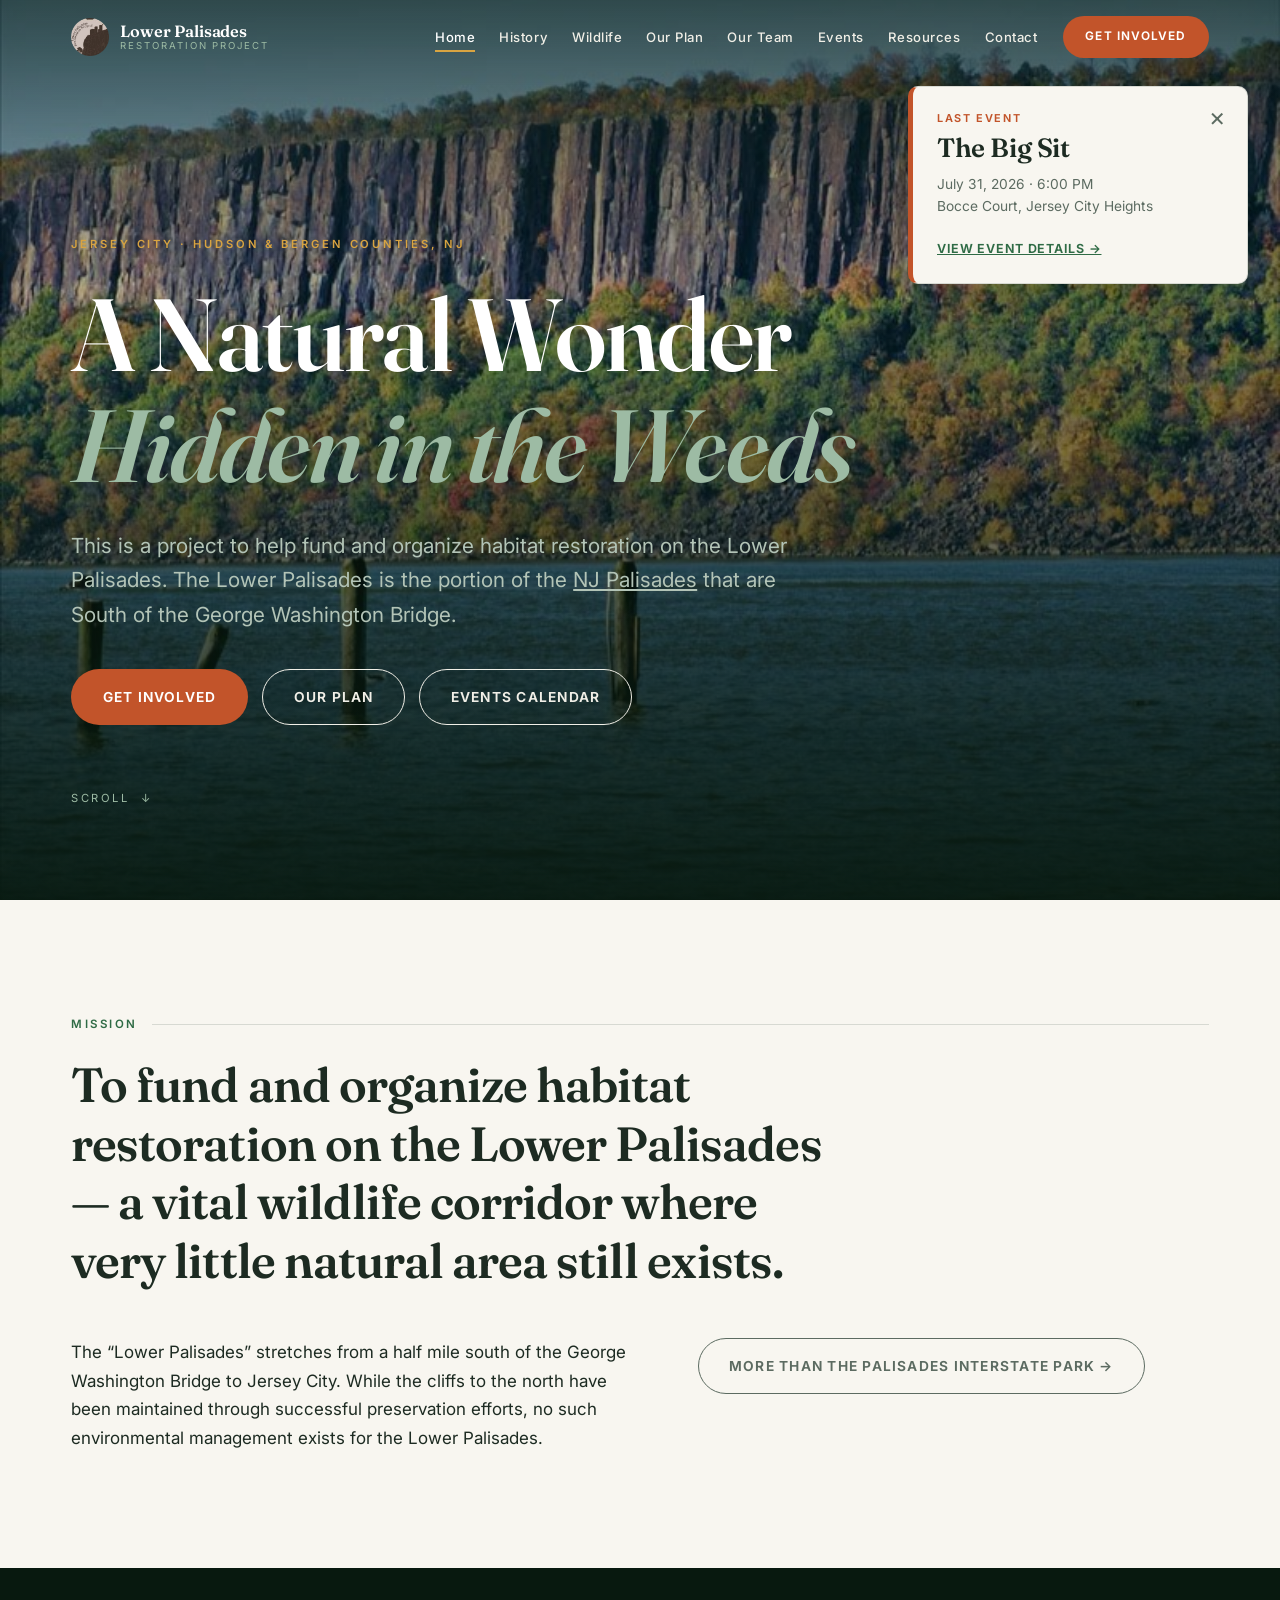
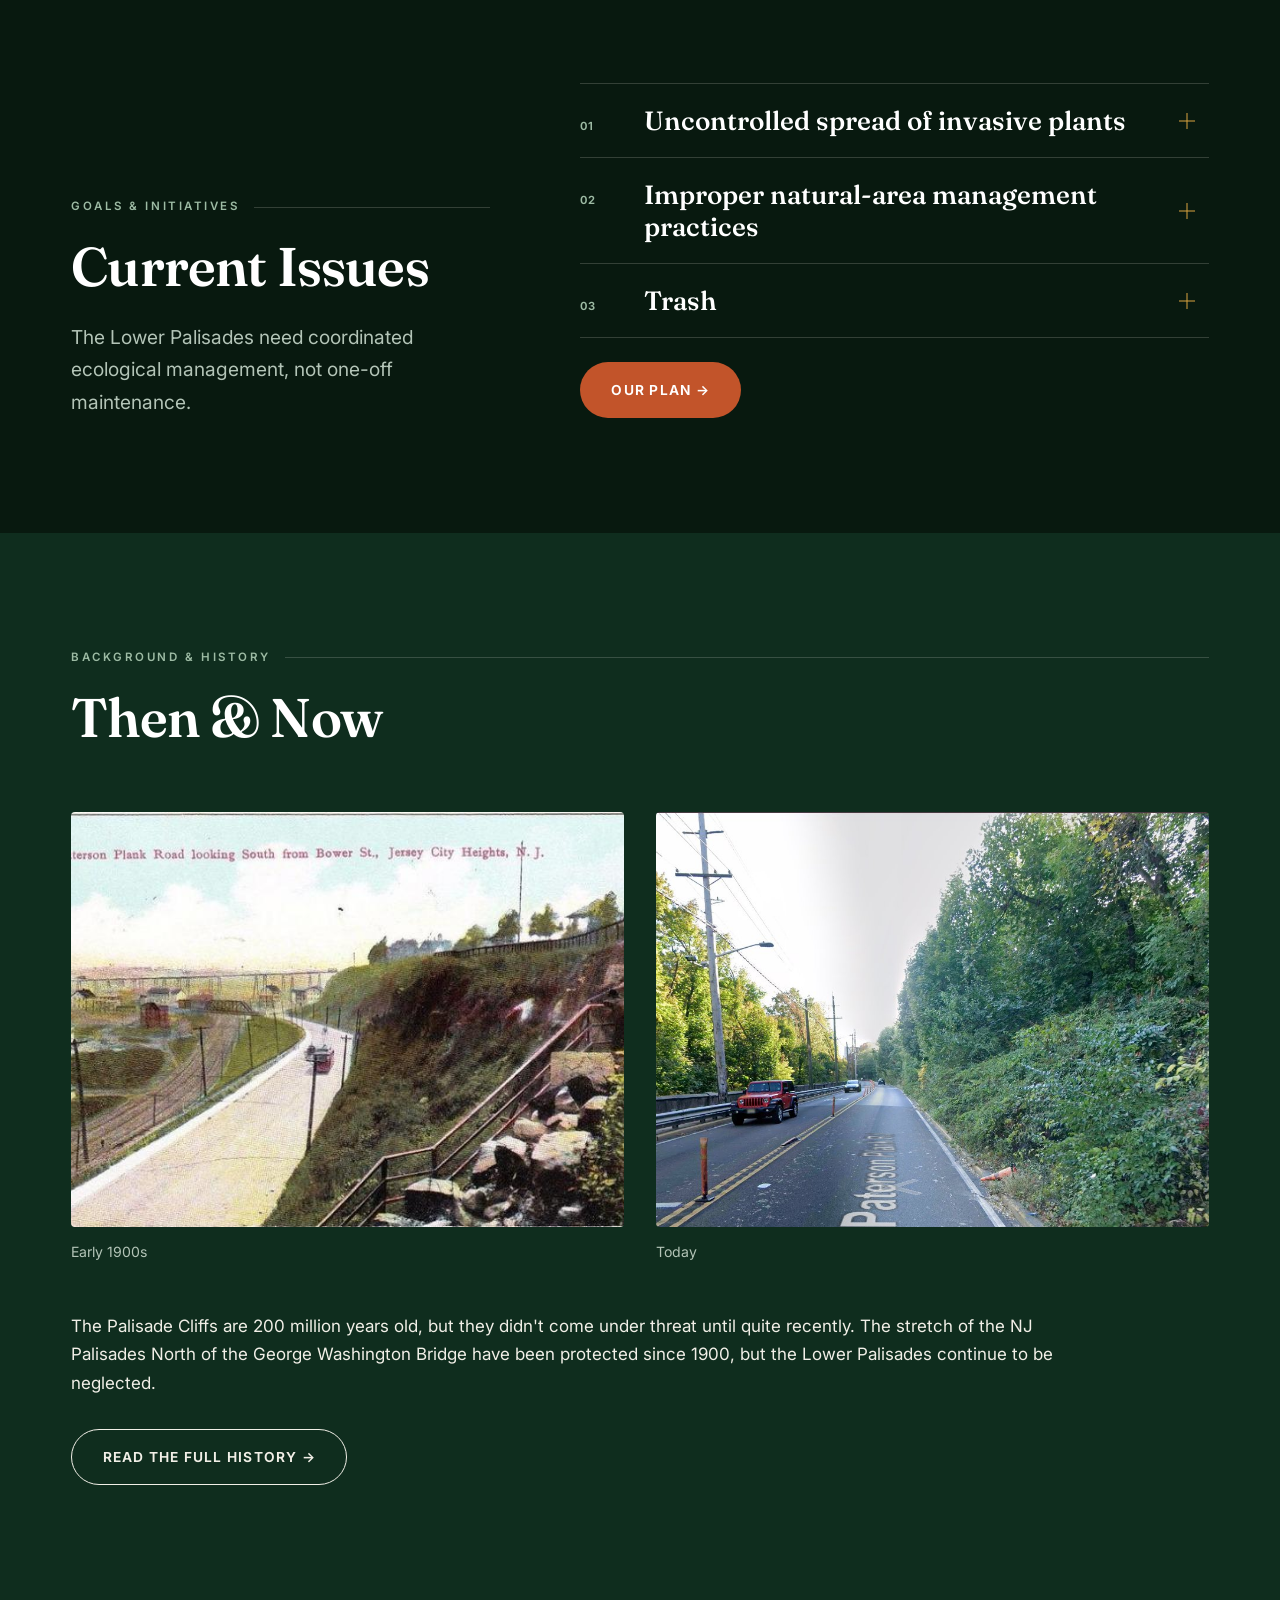
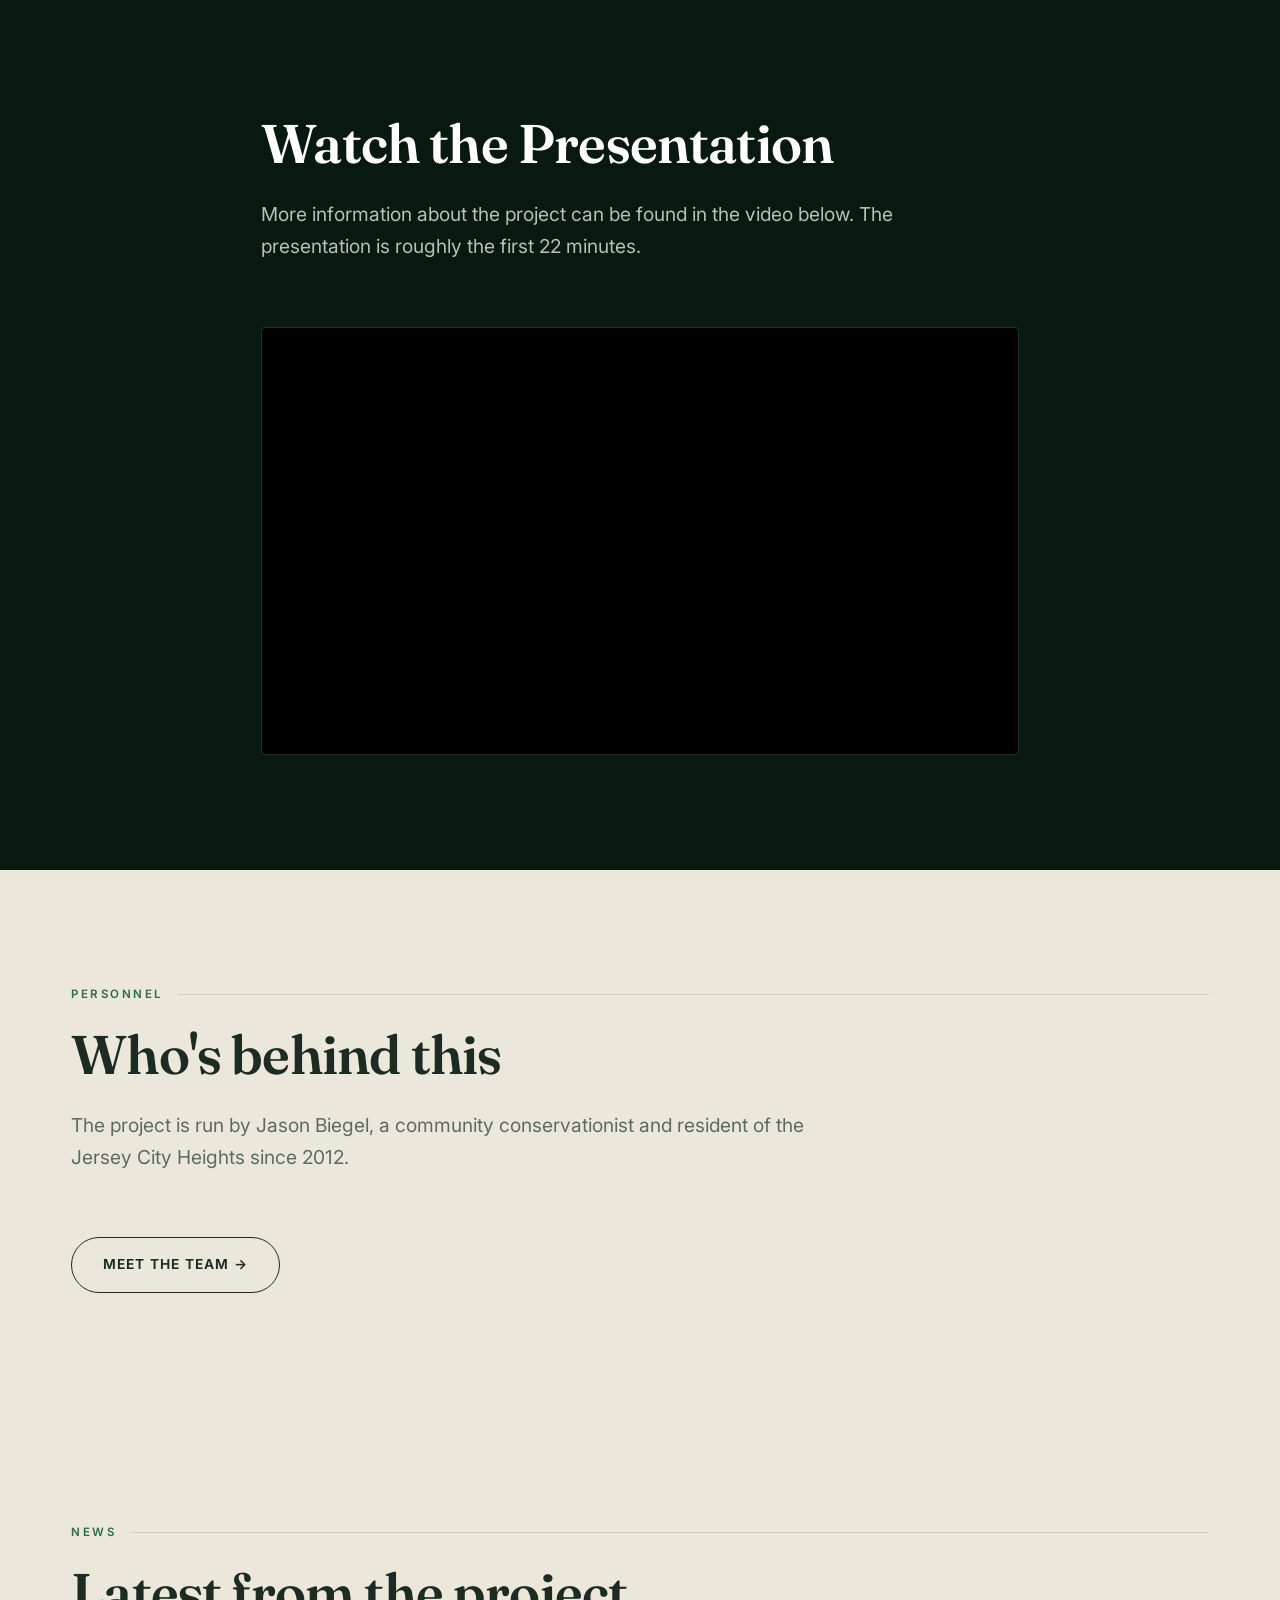
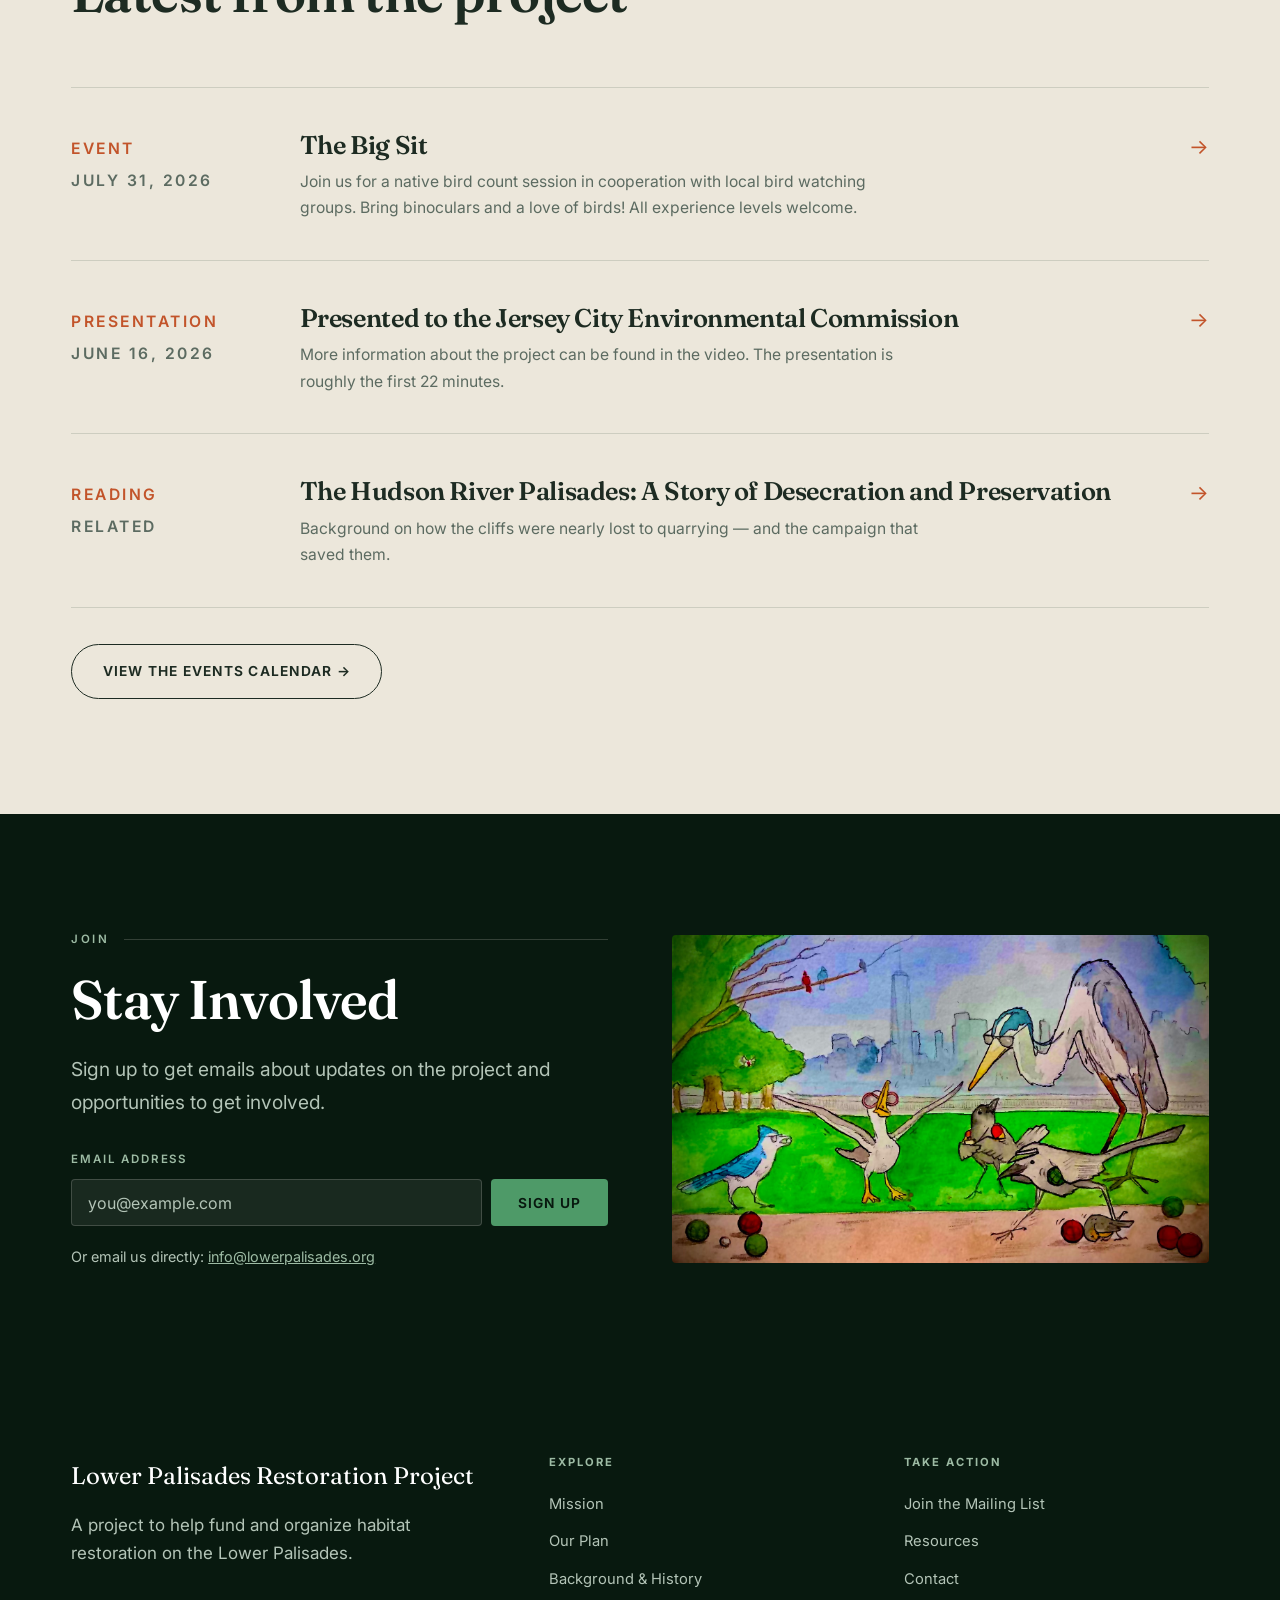
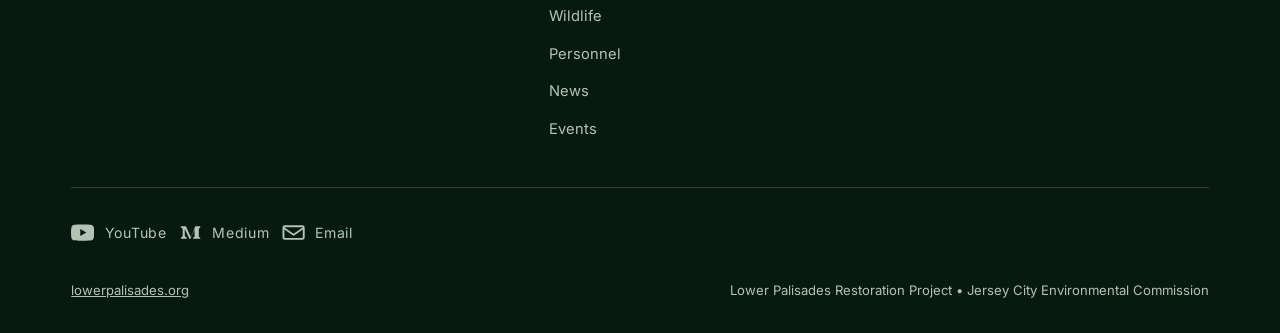
==== index.html @ b95d2138 "Rename history comparison heading Co-authored-by: Copilot App <223556219+Copilot@users.noreply.githu" ====
<!DOCTYPE html>
<html lang="en">
<head>
    <meta charset="UTF-8">
    <meta name="viewport" content="width=device-width, initial-scale=1.0">
    <title>Lower Palisades Restoration Project</title>
    <meta name="description" content="A project to help fund and organize habitat restoration on the Lower Palisades &mdash; the portion of the NJ Palisades south of the George Washington Bridge.">
    <link rel="stylesheet" href="style.css">
    <link rel="preconnect" href="https://fonts.googleapis.com">
    <link rel="preconnect" href="https://fonts.gstatic.com" crossorigin>
    <link href="https://fonts.googleapis.com/css2?family=Fraunces:ital,opsz,wght@0,9..144,400..700;1,9..144,400..600&family=Inter:wght@400;500;600;700&display=swap" rel="stylesheet">
</head>
<body>

<!-- ====================== MASTHEAD ====================== -->
<header class="masthead" id="masthead">
    <div class="masthead-inner">
        <a href="#top" class="brand">
            <img src="images/lower-palisades-logo.png" alt="">
            <span class="brand-text">
                <span class="brand-name">Lower Palisades</span>
                <span class="brand-sub">Restoration Project</span>
            </span>
        </a>

        <button class="nav-toggle" id="navToggle" aria-label="Toggle navigation" aria-expanded="false" aria-controls="primaryNav">
            <span></span><span></span><span></span>
        </button>

        <nav class="nav" id="primaryNav">
            <ul class="nav-links">
                <li><a href="index.html" class="is-active" aria-current="page">Home</a></li>
                <li><a href="history.html">History</a></li>
                <li><a href="wildlife.html">Wildlife</a></li>
                <li><a href="plan.html">Our Plan</a></li>
                <li><a href="people.html">Our Team</a></li>
                <li><a href="events.html">Events</a></li>
                <li><a href="resources.html">Resources</a></li>
                <li><a href="mailto:info@lowerpalisades.org">Contact</a></li>
            </ul>
            <a href="#join" class="btn btn--solid nav-cta">Get Involved</a>
        </nav>
    </div>
</header>

<!-- ====================== HERO ====================== -->
<section class="hero" id="top">
    <div class="hero-media">
        <img src="images/palisades-history.jpg" alt="The Palisades cliffs above the Hudson River">
    </div>
    <div class="hero-inner">
        <span class="hero-tag">Jersey City &middot; Hudson &amp; Bergen Counties, NJ</span>
        <h1>A Natural Wonder <em>Hidden in the Weeds</em></h1>
        <p class="hero-lede">This is a project to help fund and organize habitat restoration on the Lower Palisades. The Lower Palisades is the portion of the <a href="https://www.britannica.com/place/The-Palisades">NJ Palisades</a> that are South of the George Washington Bridge.</p>
        <div class="btn-row">
            <a href="#join" class="btn btn--solid">Get Involved</a>
            <a href="plan.html" class="btn btn--ghost">Our Plan</a>
            <a href="events.html" class="btn btn--ghost">Events Calendar</a>
        </div>
        <a href="#mission" class="hero-scroll">Scroll <span>&darr;</span></a>
    </div>
</section>

<!-- ====================== 01 MISSION ====================== -->
<section class="band band--paper" id="mission">
    <div class="shell reveal">
        <p class="eyebrow">Mission</p>
        <h2 class="mission-statement">To fund and organize habitat restoration on the Lower Palisades &mdash; a vital wildlife corridor where very little natural area still exists.</h2>
        <div class="mission-body">
            <div>
                <p>The &ldquo;Lower Palisades&rdquo; stretches from a half mile south of the George Washington Bridge to Jersey City. While the cliffs to the north have been maintained through successful preservation efforts, no such environmental management exists for the Lower Palisades.</p>
            </div>
            <div class="support">
                <a href="history.html" class="btn btn--ghost">More than the Palisades Interstate Park &rarr;</a>
            </div>
        </div>
    </div>
</section>

<!-- ====================== 03 GOALS / INITIATIVES ====================== -->
<section class="band band--ink" id="initiatives">
    <div class="shell reveal">
        <div class="current-issues-layout">
            <div>
                <p class="eyebrow">Goals &amp; Initiatives</p>
                <h2 class="band-title">Current Issues</h2>
                <p class="band-intro">The Lower Palisades need coordinated ecological management, not one-off maintenance.</p>
            </div>
            <div class="issue-list-wrap">
                <div class="issue-list">
                    <details class="issue-detail">
                        <summary>
                            <span class="issue-number">01</span>
                            <strong>Uncontrolled spread of invasive plants</strong>
                            <span class="issue-toggle" aria-hidden="true"></span>
                        </summary>
                        <div class="issue-content">
                            <p>Tree of Heaven, Kudzu, Japanese Knotweed, English Ivy, Norway Maple</p>
                            <div class="invasive-gallery">
                                <figure>
                                    <img src="images/tree-of-heaven.jpg" alt="Tree of Heaven growing in Bloomfield, New Jersey" loading="lazy" decoding="async">
                                    <figcaption>
                                        Tree of Heaven &middot; Bloomfield, NJ
                                        <small><a href="https://www.inaturalist.org/observations/387822810">Oliver Stringham / iNaturalist</a> &middot; CC BY</small>
                                    </figcaption>
                                </figure>
                                <figure>
                                    <img src="images/kudzu.jpg" alt="Kudzu growing at the edge of the Armory Lot in Jersey City" loading="lazy" decoding="async">
                                    <figcaption>
                                        Kudzu &middot; McGinley Square, Jersey City
                                        <small><a href="https://www.inaturalist.org/observations/366908135">kswydner / iNaturalist</a> &middot; CC BY-NC</small>
                                    </figcaption>
                                </figure>
                            </div>
                        </div>
                    </details>
                    <details class="issue-detail">
                        <summary>
                            <span class="issue-number">02</span>
                            <strong>Improper natural-area management practices</strong>
                            <span class="issue-toggle" aria-hidden="true"></span>
                        </summary>
                        <div class="issue-content issue-content--media">
                            <p>Just topping plants when they block visibility of roadways and skylines.</p>
                            <figure>
                                <img src="images/topped-trees.jpg" alt="Topped trees below Riverview Park" loading="lazy" decoding="async">
                                <figcaption>Topped trees below Riverview Park<small>July 2021</small></figcaption>
                            </figure>
                        </div>
                    </details>
                    <details class="issue-detail">
                        <summary>
                            <span class="issue-number">03</span>
                            <strong>Trash</strong>
                            <span class="issue-toggle" aria-hidden="true"></span>
                        </summary>
                        <div class="issue-content issue-content--media">
                            <p>Dumping and encampments in difficult areas to clean.</p>
                            <figure>
                                <img src="images/trash.jpg" alt="Trash below Riverview Park" loading="lazy" decoding="async">
                                <figcaption>Trash below Riverview Park<small>May 2026</small></figcaption>
                            </figure>
                        </div>
                    </details>
                </div>
                <div class="btn-row">
                    <a href="plan.html" class="btn btn--solid">Our Plan &rarr;</a>
                </div>
            </div>
        </div>
    </div>
</section>

<!-- ====================== BACKGROUND / HISTORY ====================== -->
<section class="band band--forest" id="history">
    <div class="shell reveal">
        <div class="band-head">
            <p class="eyebrow">Background &amp; History</p>
            <h2 class="band-title">Then &amp; Now</h2>
        </div>

        <div class="figure-grid">
            <figure>
                <img src="images/riverview-old.jpg" alt="Below Riverview Park in the early 1900s" loading="lazy" decoding="async">
                <figcaption>Early 1900s</figcaption>
            </figure>
            <figure>
                <img src="images/riverview-today.jpg" alt="Below Riverview Park today" loading="lazy" decoding="async">
                <figcaption>Today</figcaption>
            </figure>
        </div>

        <div class="split-text history-summary">
            <p>The Palisade Cliffs are 200 million years old, but they didn't come under threat until quite recently. The stretch of the NJ Palisades North of the George Washington Bridge have been protected since 1900, but the Lower Palisades continue to be neglected.</p>
            <p class="btn-row" style="margin-top:2rem;">
                <a href="history.html" class="btn btn--ghost">Read The Full History &rarr;</a>
            </p>
        </div>
    </div>
</section>

<section class="band band--ink">
    <div class="shell shell-narrow reveal">
        <div class="band-head">
            <h2 class="band-title">Watch the Presentation</h2>
            <p class="band-intro">More information about the project can be found in the video below. The presentation is roughly the first 22 minutes.</p>
        </div>
        <div class="video-frame">
            <iframe src="https://www.youtube.com/embed/b3LrMkUena8" title="Lower Palisades Restoration Project Presentation" allow="accelerometer; autoplay; clipboard-write; encrypted-media; gyroscope; picture-in-picture" allowfullscreen></iframe>
        </div>
    </div>
</section>

<!-- ====================== PERSONNEL ====================== -->
<section class="band band--bone" id="people">
    <div class="shell reveal">
        <div class="band-head">
            <p class="eyebrow">Personnel</p>
            <h2 class="band-title">Who's behind this</h2>
            <p class="band-intro">The project is run by Jason Biegel, a community conservationist and resident of the Jersey City Heights since 2012.</p>
        </div>
        <div class="btn-row">
            <a href="people.html" class="btn btn--ghost">Meet the team &rarr;</a>
        </div>
    </div>
</section>

<!-- ====================== NEWS ====================== -->
<section class="band band--bone" id="news">
    <div class="shell reveal">
        <div class="band-head">
            <p class="eyebrow">News</p>
            <h2 class="band-title">Latest from the project</h2>
        </div>

        <div class="news-list">
            <a class="news-item" href="events.html">
                <p class="news-meta"><span class="news-kind">Event</span>July 31, 2026</p>
                <div>
                    <h3>The Big Sit</h3>
                    <p>Join us for a native bird count session in cooperation with local bird watching groups. Bring binoculars and a love of birds! All experience levels welcome.</p>
                </div>
                <span class="news-arrow">&rarr;</span>
            </a>
            <a class="news-item" href="https://www.youtube.com/watch?v=b3LrMkUena8">
                <p class="news-meta"><span class="news-kind">Presentation</span>June 16, 2026</p>
                <div>
                    <h3>Presented to the Jersey City Environmental Commission</h3>
                    <p>More information about the project can be found in the video. The presentation is roughly the first 22 minutes.</p>
                </div>
                <span class="news-arrow">&rarr;</span>
            </a>
            <a class="news-item" href="https://betterwaterfront.org/the-hudson-river-palisades-a-story-of-desecration-and-preservation/">
                <p class="news-meta"><span class="news-kind">Reading</span>Related</p>
                <div>
                    <h3>The Hudson River Palisades: A Story of Desecration and Preservation</h3>
                    <p>Background on how the cliffs were nearly lost to quarrying &mdash; and the campaign that saved them.</p>
                </div>
                <span class="news-arrow">&rarr;</span>
            </a>
        </div>
        <div class="btn-row">
            <a href="events.html" class="btn btn--ghost">View the events calendar &rarr;</a>
        </div>
    </div>
</section>

<!-- ====================== JOIN ====================== -->
<section class="band band--ink" id="join">
    <div class="shell reveal">
        <div class="split">
            <div class="split-text">
                <p class="eyebrow">Join</p>
                <h2 class="band-title">Stay Involved</h2>
                <p class="band-intro">Sign up to get emails about updates on the project and opportunities to get involved.</p>

                <form class="signup" action="https://lowerpalisades.us2.list-manage.com/subscribe/post?u=3729a6281c1b321b8a97585e9&amp;id=2f850af46c&amp;f_id=00a8c2e1f0" method="post" target="_blank">
                    <label class="signup-label" for="signup-email">Email address</label>
                    <div class="signup-row">
                        <input type="email" id="signup-email" name="EMAIL" placeholder="you@example.com" required>
                        <div class="hp" aria-hidden="true"><input type="text" name="b_3729a6281c1b321b8a97585e9_2f850af46c" tabindex="-1" value=""></div>
                        <button type="submit" class="btn btn--leaf">Sign Up</button>
                    </div>
                </form>
                <p class="signup-note">Or email us directly: <a href="mailto:info@lowerpalisades.org">info@lowerpalisades.org</a></p>
            </div>
            <div class="split-media">
                <img src="images/birds-bocce-illustration.jpg" alt="Illustration of birds at the bocce court">
            </div>
        </div>
    </div>
</section>

<!-- ====================== FOOTER ====================== -->
<footer class="site-footer">
    <div class="shell">
        <div class="footer-top">
            <div class="footer-intro">
                <p class="footer-mark">Lower Palisades Restoration Project</p>
                <p>A project to help fund and organize habitat restoration on the Lower Palisades.</p>
            </div>
            <div class="footer-col">
                <h4>Explore</h4>
                <ul>
                    <li><a href="#mission">Mission</a></li>
                    <li><a href="plan.html">Our Plan</a></li>
                    <li><a href="history.html">Background &amp; History</a></li>
                    <li><a href="wildlife.html">Wildlife</a></li>
                    <li><a href="people.html">Personnel</a></li>
                    <li><a href="#news">News</a></li>
                    <li><a href="events.html">Events</a></li>
                </ul>
            </div>
            <div class="footer-col">
                <h4>Take Action</h4>
                <ul>
                    <li><a href="#join">Join the Mailing List</a></li>
                    <li><a href="resources.html">Resources</a></li>
                    <li><a href="mailto:info@lowerpalisades.org">Contact</a></li>
                </ul>
            </div>
        </div>
        <div class="social-row footer-socials" aria-label="Follow and contact us">
            <a class="social-chip" href="https://www.youtube.com/watch?v=b3LrMkUena8" aria-label="Lower Palisades on YouTube">
                <svg viewBox="0 0 24 24" aria-hidden="true">
                    <path d="M23.5 6.2a3 3 0 0 0-2.1-2.1C19.5 3.6 12 3.6 12 3.6s-7.5 0-9.4.5A3 3 0 0 0 .5 6.2 31 31 0 0 0 0 12a31 31 0 0 0 .5 5.8 3 3 0 0 0 2.1 2.1c1.9.5 9.4.5 9.4.5s7.5 0 9.4-.5a3 3 0 0 0 2.1-2.1A31 31 0 0 0 24 12a31 31 0 0 0-.5-5.8ZM9.6 15.6V8.4l6.3 3.6-6.3 3.6Z"/>
                </svg>
                <span>YouTube</span>
            </a>
            <a class="social-chip" href="https://jasonbiegel.medium.com/" aria-label="Jason Biegel on Medium">
                <svg viewBox="0 0 24 24" aria-hidden="true">
                    <path d="M2 5.5h5.2l5.1 11.2 4.5-11.2H22v1.2l-1.5 1.2v8.3l1.5 1.2v1.1h-7.5v-1.1l1.6-1.2V8.4l-4.2 10.1h-1.2L6 8.4v7l2 2v1.1H2v-1.1l1.8-2V8L2 6.7V5.5Z"/>
                </svg>
                <span>Medium</span>
            </a>
            <a class="social-chip" href="mailto:info@lowerpalisades.org" aria-label="Email Lower Palisades">
                <svg viewBox="0 0 24 24" aria-hidden="true">
                    <path d="M3 4.5h18a2.5 2.5 0 0 1 2.5 2.5v10a2.5 2.5 0 0 1-2.5 2.5H3A2.5 2.5 0 0 1 .5 17V7A2.5 2.5 0 0 1 3 4.5Zm18 2H3a.5.5 0 0 0-.4.2L12 13.2l9.4-6.5a.5.5 0 0 0-.4-.2Zm.5 2.4-8.9 6.2a1 1 0 0 1-1.2 0L2.5 8.9V17a.5.5 0 0 0 .5.5h18a.5.5 0 0 0 .5-.5V8.9Z"/>
                </svg>
                <span>Email</span>
            </a>
        </div>
        <div class="footer-bottom">
            <p><a href="https://lowerpalisades.org">lowerpalisades.org</a></p>
            <p>Lower Palisades Restoration Project &bull; Jersey City Environmental Commission</p>
        </div>
    </div>
</footer>

<aside class="event-popup" id="eventPopup" aria-labelledby="eventPopupTitle" hidden>
    <button class="event-popup-close" type="button" id="dismissEventPopup" aria-label="Dismiss event">&times;</button>
    <p class="event-popup-label" id="eventPopupLabel"></p>
    <h2 id="eventPopupTitle"></h2>
    <p class="event-popup-details">
        <span id="eventPopupDate"></span>
        <span id="eventPopupLocation"></span>
    </p>
    <a class="event-popup-link" href="events.html">View event details &rarr;</a>
</aside>

<script src="nav.js"></script>
</body>
</html>
---- style.css ----
/* ==========================================================================
   Lower Palisades Restoration Project
   ========================================================================== */

/* --- Reset ---------------------------------------------------------------- */
*,
*::before,
*::after {
    margin: 0;
    padding: 0;
    box-sizing: border-box;
}

/* --- Tokens --------------------------------------------------------------- */
:root {
    --ink: #08190f;
    --forest: #0f2d1e;
    --moss: #2f6b45;
    --fern: #4e9a68;
    --sage: #9dbba4;
    --bone: #ece7db;
    --paper: #f8f6f0;
    --white: #ffffff;
    --clay: #c2542a;
    --clay-bright: #e0703c;
    --gold: #d9a441;

    --text: #1d2b22;
    --text-muted: #5c6b61;
    --text-invert: #f1efe7;
    --text-invert-muted: #b3c4b7;

    --rule: rgba(15, 45, 30, 0.14);
    --rule-invert: rgba(241, 239, 231, 0.18);

    --font-display: "Fraunces", "Iowan Old Style", Georgia, serif;
    --font-body: "Inter", -apple-system, BlinkMacSystemFont, "Segoe UI", Roboto, sans-serif;

    --shell: 1240px;
    --gutter: clamp(1.25rem, 4vw, 3.5rem);
    --band: clamp(4.5rem, 9vw, 8.5rem);
    --nav-h: 74px;

    --ease: cubic-bezier(0.22, 0.61, 0.36, 1);
}

/* --- Base ----------------------------------------------------------------- */
html {
    scroll-behavior: smooth;
    scroll-padding-top: var(--nav-h);
    -webkit-text-size-adjust: 100%;
}

body {
    font-family: var(--font-body);
    font-size: 1.0625rem;
    line-height: 1.68;
    color: var(--text);
    background: var(--paper);
    -webkit-font-smoothing: antialiased;
    overflow-x: hidden;
}

img {
    display: block;
    max-width: 100%;
    height: auto;
}

a {
    color: inherit;
}

h1,
h2,
h3,
h4 {
    font-family: var(--font-display);
    font-weight: 600;
    line-height: 1.08;
    letter-spacing: -0.015em;
    text-wrap: balance;
}

::selection {
    background: var(--gold);
    color: var(--ink);
}

:focus-visible {
    outline: 3px solid var(--gold);
    outline-offset: 3px;
    border-radius: 2px;
}

/* --- Layout --------------------------------------------------------------- */
.shell {
    width: 100%;
    max-width: var(--shell);
    margin-inline: auto;
    padding-inline: var(--gutter);
}

.shell-narrow {
    max-width: 860px;
}

.band {
    padding-block: var(--band);
    position: relative;
}

.band--paper {
    background: var(--paper);
}

.band--bone {
    background: var(--bone);
}

.band--forest {
    background: var(--forest);
    color: var(--text-invert);
}

.band--ink {
    background: var(--ink);
    color: var(--text-invert);
}

.band--forest h2,
.band--forest h3,
.band--ink h2,
.band--ink h3 {
    color: var(--white);
}

.band--forest a:not(.btn),
.band--ink a:not(.btn) {
    color: var(--sage);
}

.band--forest a:not(.btn):hover,
.band--ink a:not(.btn):hover {
    color: var(--white);
}

/* --- Section headers ------------------------------------------------------ */
.eyebrow {
    display: flex;
    align-items: center;
    gap: 0.9rem;
    font-family: var(--font-body);
    font-size: 0.72rem;
    font-weight: 600;
    letter-spacing: 0.22em;
    text-transform: uppercase;
    color: var(--moss);
    margin-bottom: 1.35rem;
}

.band--forest .eyebrow,
.band--ink .eyebrow {
    color: var(--sage);
}

.eyebrow::after {
    content: "";
    flex: 1;
    height: 1px;
    background: var(--rule);
}

.band--forest .eyebrow::after,
.band--ink .eyebrow::after {
    background: var(--rule-invert);
}

.band-title {
    font-size: clamp(2.1rem, 5vw, 3.4rem);
    max-width: 20ch;
}

.band-intro {
    margin-top: 1.5rem;
    max-width: 62ch;
    font-size: clamp(1.05rem, 1.6vw, 1.2rem);
    color: var(--text-muted);
}

.band--forest .band-intro,
.band--ink .band-intro {
    color: var(--text-invert-muted);
}

.band-head {
    margin-bottom: clamp(2.5rem, 5vw, 4rem);
}

/* --- Buttons -------------------------------------------------------------- */
.btn {
    display: inline-flex;
    align-items: center;
    gap: 0.6rem;
    padding: 0.95rem 1.9rem;
    font-family: var(--font-body);
    font-size: 0.86rem;
    font-weight: 650;
    letter-spacing: 0.09em;
    text-transform: uppercase;
    text-decoration: none;
    border: 1.5px solid transparent;
    border-radius: 999px;
    cursor: pointer;
    transition: transform 0.25s var(--ease), background 0.25s var(--ease),
        color 0.25s var(--ease), border-color 0.25s var(--ease);
}

.btn:hover {
    transform: translateY(-2px);
}

.btn--solid {
    background: var(--clay);
    color: var(--white);
}

.btn--solid:hover {
    background: var(--clay-bright);
}

.btn--leaf {
    background: var(--fern);
    color: var(--ink);
}

.btn--leaf:hover {
    background: var(--sage);
}

.btn--ghost {
    border-color: currentColor;
    color: inherit;
    background: transparent;
}

.btn--ghost:hover {
    background: currentColor;
    color: var(--forest);
}

.band--paper .btn--ghost:hover,
.band--bone .btn--ghost:hover {
    color: var(--paper);
}

.btn-row {
    display: flex;
    flex-wrap: wrap;
    gap: 0.9rem;
    margin-top: 2.25rem;
}

/* --- Navigation ----------------------------------------------------------- */
.masthead {
    position: fixed;
    inset: 0 0 auto 0;
    z-index: 1000;
    background: transparent;
    transition: background 0.35s var(--ease), box-shadow 0.35s var(--ease);
}

.masthead.is-stuck {
    background: rgba(8, 25, 15, 0.94);
    backdrop-filter: blur(14px);
    box-shadow: 0 1px 0 var(--rule-invert);
}

.masthead-inner {
    max-width: var(--shell);
    margin-inline: auto;
    padding: 0 var(--gutter);
    height: var(--nav-h);
    display: flex;
    align-items: center;
    justify-content: space-between;
    gap: 1.5rem;
}

.brand {
    display: flex;
    align-items: center;
    gap: 0.7rem;
    text-decoration: none;
    color: var(--white);
    flex-shrink: 0;
}

.brand img {
    height: 38px;
    width: auto;
}

.brand-text {
    display: flex;
    flex-direction: column;
    line-height: 1.1;
}

.brand-name {
    font-family: var(--font-display);
    font-size: 1.02rem;
    font-weight: 600;
    letter-spacing: -0.01em;
}

.brand-sub {
    font-size: 0.6rem;
    letter-spacing: 0.2em;
    text-transform: uppercase;
    color: var(--sage);
}

.nav {
    display: flex;
    align-items: center;
    gap: 1.6rem;
}

.nav-links {
    display: flex;
    align-items: center;
    gap: 1.5rem;
    list-style: none;
}

.nav-links a {
    position: relative;
    color: var(--text-invert);
    text-decoration: none;
    font-size: 0.82rem;
    font-weight: 500;
    letter-spacing: 0.04em;
    padding-block: 0.4rem;
    transition: color 0.25s var(--ease);
}

.nav-links a::after {
    content: "";
    position: absolute;
    left: 0;
    bottom: 0;
    width: 100%;
    height: 2px;
    background: var(--gold);
    transform: scaleX(0);
    transform-origin: left;
    transition: transform 0.3s var(--ease);
}

.nav-links a:hover,
.nav-links a.is-active {
    color: var(--white);
}

.nav-links a.is-active::after,
.nav-links a:hover::after {
    transform: scaleX(1);
}

.nav-cta {
    padding: 0.6rem 1.35rem;
    font-size: 0.74rem;
}

.nav-toggle {
    display: none;
    flex-direction: column;
    justify-content: center;
    gap: 5px;
    width: 44px;
    height: 44px;
    padding: 0;
    background: none;
    border: none;
    cursor: pointer;
}

.nav-toggle span {
    display: block;
    width: 24px;
    height: 2px;
    background: var(--white);
    transition: transform 0.3s var(--ease), opacity 0.2s var(--ease);
}

.nav-toggle.is-open span:nth-child(1) {
    transform: translateY(7px) rotate(45deg);
}

.nav-toggle.is-open span:nth-child(2) {
    opacity: 0;
}

.nav-toggle.is-open span:nth-child(3) {
    transform: translateY(-7px) rotate(-45deg);
}

/* --- Hero ----------------------------------------------------------------- */
.hero {
    position: relative;
    min-height: 100vh;
    min-height: 100svh;
    display: flex;
    align-items: flex-end;
    overflow: hidden;
    background: var(--ink);
}

.hero-media {
    position: absolute;
    inset: 0;
}

.hero-media img {
    width: 100%;
    height: 100%;
    object-fit: cover;
    transform: scale(1.06);
    animation: heroDrift 24s var(--ease) forwards;
}

@keyframes heroDrift {
    to {
        transform: scale(1);
    }
}

.hero-media::after {
    content: "";
    position: absolute;
    inset: 0;
    background: linear-gradient(
            180deg,
            rgba(8, 25, 15, 0.72) 0%,
            rgba(8, 25, 15, 0.25) 32%,
            rgba(8, 25, 15, 0.82) 78%,
            rgba(8, 25, 15, 0.97) 100%
        );
    pointer-events: none;
}

.hero-inner {
    position: relative;
    z-index: 2;
    width: 100%;
    max-width: var(--shell);
    margin-inline: auto;
    padding: calc(var(--nav-h) + 4rem) var(--gutter) clamp(3.5rem, 7vw, 6rem);
    color: var(--text-invert);
}

.hero-tag {
    display: inline-block;
    font-size: 0.7rem;
    font-weight: 600;
    letter-spacing: 0.26em;
    text-transform: uppercase;
    color: var(--gold);
    margin-bottom: 1.6rem;
}

.hero h1 {
    font-size: clamp(2.6rem, 8.2vw, 6.4rem);
    color: var(--white);
    max-width: 15ch;
}

.hero h1 em {
    font-style: italic;
    color: var(--sage);
}

.hero-lede {
    margin-top: 1.75rem;
    max-width: 58ch;
    font-size: clamp(1.05rem, 1.9vw, 1.3rem);
    color: var(--text-invert-muted);
}

.hero-scroll {
    margin-top: clamp(2.5rem, 5vw, 4rem);
    display: inline-flex;
    align-items: center;
    gap: 0.75rem;
    font-size: 0.7rem;
    letter-spacing: 0.22em;
    text-transform: uppercase;
    color: var(--sage);
    text-decoration: none;
}

.hero-scroll span {
    display: inline-block;
    animation: nudge 2.2s var(--ease) infinite;
}

@keyframes nudge {
    0%, 100% { transform: translateY(0); }
    50% { transform: translateY(5px); }
}

/* --- Mission -------------------------------------------------------------- */
.mission-statement {
    font-family: var(--font-display);
    font-size: clamp(1.7rem, 4.1vw, 3rem);
    line-height: 1.22;
    letter-spacing: -0.02em;
    max-width: 24ch;
}

.mission-body {
    display: grid;
    grid-template-columns: 1.1fr 1fr;
    gap: clamp(2rem, 5vw, 4.5rem);
    align-items: start;
    margin-top: clamp(2rem, 4vw, 3rem);
}

.mission-body p + p {
    margin-top: 1.15rem;
}

.mission-body .support {
    color: var(--text-muted);
}

.history-summary {
    max-width: 62rem;
    margin-top: clamp(2rem, 4vw, 3rem);
}

/* --- Stats ---------------------------------------------------------------- */
.stats {
    display: grid;
    grid-template-columns: repeat(auto-fit, minmax(210px, 1fr));
    gap: 1px;
    background: var(--rule-invert);
    border-block: 1px solid var(--rule-invert);
}

.stat {
    background: var(--forest);
    padding: clamp(1.75rem, 3.5vw, 2.75rem) clamp(1.25rem, 2.5vw, 2rem);
}

.stat-figure {
    font-family: var(--font-display);
    font-size: clamp(2.3rem, 5vw, 3.4rem);
    line-height: 1;
    color: var(--gold);
    letter-spacing: -0.03em;
}

.stat-label {
    margin-top: 0.7rem;
    font-size: 0.9rem;
    color: var(--text-invert-muted);
}

/* --- Generic card grid ---------------------------------------------------- */
.grid {
    display: grid;
    gap: clamp(1.25rem, 2.5vw, 2rem);
}

.grid--3 {
    grid-template-columns: repeat(auto-fit, minmax(280px, 1fr));
}

.grid--2 {
    grid-template-columns: repeat(auto-fit, minmax(320px, 1fr));
}

.card {
    background: var(--white);
    border: 1px solid var(--rule);
    border-radius: 4px;
    padding: clamp(1.6rem, 3vw, 2.35rem);
    transition: transform 0.3s var(--ease), box-shadow 0.3s var(--ease);
}

.card:hover {
    transform: translateY(-4px);
    box-shadow: 0 18px 40px -24px rgba(8, 25, 15, 0.5);
}

.card h3 {
    font-size: 1.3rem;
    margin-bottom: 0.75rem;
}

.card p {
    color: var(--text-muted);
    font-size: 0.98rem;
}

.card-index {
    display: block;
    font-family: var(--font-display);
    font-size: 2.4rem;
    line-height: 1;
    color: var(--clay);
    margin-bottom: 1.1rem;
}

/* --- Issues --------------------------------------------------------------- */
.current-issues-layout {
    display: grid;
    grid-template-columns: minmax(0, 0.8fr) minmax(320px, 1.2fr);
    gap: clamp(3rem, 7vw, 7rem);
    align-items: end;
}

.issue-list {
    border-top: 1px solid var(--rule-invert);
}

.issue-detail {
    border-bottom: 1px solid var(--rule-invert);
}

.issue-detail summary {
    display: grid;
    grid-template-columns: 3rem minmax(0, 1fr) 2rem;
    gap: 1rem;
    align-items: baseline;
    padding: 1.3rem 0;
    cursor: pointer;
    list-style: none;
}

.issue-detail summary::-webkit-details-marker {
    display: none;
}

.issue-number {
    color: var(--sage);
    font-size: 0.7rem;
    font-weight: 650;
    letter-spacing: 0.12em;
}

.issue-detail summary strong {
    color: var(--white);
    font-family: var(--font-display);
    font-size: clamp(1.25rem, 2.2vw, 1.65rem);
    font-weight: 550;
    line-height: 1.2;
}

.issue-toggle {
    position: relative;
    width: 1.3rem;
    height: 1.3rem;
    align-self: center;
}

.issue-toggle::before,
.issue-toggle::after {
    content: "";
    position: absolute;
    inset: 50% auto auto 50%;
    width: 1rem;
    height: 1px;
    background: var(--gold);
    transform: translate(-50%, -50%);
}

.issue-toggle::after {
    transform: translate(-50%, -50%) rotate(90deg);
    transition: transform 180ms var(--ease);
}

.issue-detail[open] .issue-toggle::after {
    transform: translate(-50%, -50%) rotate(0);
}

.issue-content {
    padding: 0 0 1.5rem 4rem;
    color: var(--text-invert-muted);
}

.issue-content--media {
    display: grid;
    grid-template-columns: minmax(0, 0.8fr) minmax(220px, 1.2fr);
    gap: 1.5rem;
    align-items: start;
}

.issue-content figure {
    overflow: hidden;
    border-radius: 4px;
}

.issue-content img {
    width: 100%;
    aspect-ratio: 16 / 9;
    object-fit: cover;
}

.issue-content figcaption {
    padding-top: 0.65rem;
    color: var(--sage);
    font-size: 0.78rem;
}

.issue-content figcaption small {
    display: block;
    color: var(--text-invert-muted);
}

.issue-content figcaption a {
    color: var(--sage);
}

.invasive-gallery {
    display: grid;
    grid-template-columns: repeat(2, minmax(0, 1fr));
    gap: 1.5rem;
    margin-top: 1.25rem;
}

.issue-list-wrap > .btn-row {
    margin-top: 1.5rem;
}

.plan-nav {
    display: flex;
    flex-wrap: wrap;
    gap: 0.65rem 1.5rem;
    margin-top: 2rem;
}

.plan-nav a {
    color: var(--sage);
    font-size: 0.76rem;
    font-weight: 650;
    letter-spacing: 0.08em;
    text-transform: uppercase;
}

.plan-steps {
    list-style: none;
    counter-reset: plan-step;
    display: grid;
    grid-template-columns: repeat(3, minmax(0, 1fr));
    gap: 1px;
    background: var(--rule-invert);
}

.plan-step {
    counter-increment: plan-step;
    padding: clamp(1.6rem, 3vw, 2.5rem);
    background: var(--ink);
}

.plan-step::before {
    content: "0" counter(plan-step);
    display: block;
    margin-bottom: 1.5rem;
    color: var(--gold);
    font-family: var(--font-display);
    font-size: 2rem;
}

.plan-step h3 {
    margin-bottom: 0.8rem;
}

.plan-step p {
    color: var(--text-invert-muted);
}

.organization-grid {
    display: grid;
    grid-template-columns: repeat(2, minmax(0, 1fr));
    gap: 1px;
    background: var(--rule);
}

.organization {
    display: block;
    padding: clamp(1.4rem, 3vw, 2rem);
    background: var(--paper);
    text-decoration: none;
}

.organization:hover {
    background: var(--white);
}

.organization strong {
    display: block;
    margin-bottom: 0.35rem;
    color: var(--forest);
    font-family: var(--font-display);
    font-size: 1.15rem;
}

.organization span {
    color: var(--text-muted);
    font-size: 0.9rem;
}

.issue-icon {
    font-size: 1.6rem;
    display: block;
    margin-bottom: 0.9rem;
}

/* --- News ----------------------------------------------------------------- */
.news-list {
    border-top: 1px solid var(--rule);
}

.news-item {
    display: grid;
    grid-template-columns: 190px 1fr auto;
    gap: clamp(1rem, 3vw, 2.5rem);
    align-items: baseline;
    padding-block: clamp(1.6rem, 3vw, 2.4rem);
    border-bottom: 1px solid var(--rule);
    text-decoration: none;
    transition: padding-inline 0.3s var(--ease);
}

a.news-item:hover {
    padding-inline: 0.85rem;
    background: rgba(255, 255, 255, 0.55);
}

.news-meta {
    font-size: 0.74rem;
    font-weight: 600;
    letter-spacing: 0.16em;
    text-transform: uppercase;
    color: var(--moss);
}

.news-meta .news-kind {
    display: block;
    color: var(--clay);
    margin-bottom: 0.35rem;
}

.news-item h3 {
    font-size: clamp(1.2rem, 2.2vw, 1.6rem);
}

.news-item p {
    margin-top: 0.6rem;
    color: var(--text-muted);
    font-size: 0.98rem;
    max-width: 62ch;
}

.news-arrow {
    color: var(--clay);
    font-size: 1.3rem;
    transition: transform 0.3s var(--ease);
}

a.news-item:hover .news-arrow {
    transform: translateX(6px);
}

/* --- Video ---------------------------------------------------------------- */
.video-frame {
    position: relative;
    padding-bottom: 56.25%;
    height: 0;
    overflow: hidden;
    border-radius: 4px;
    border: 1px solid var(--rule-invert);
    background: #000;
}

.video-frame iframe {
    position: absolute;
    inset: 0;
    width: 100%;
    height: 100%;
    border: 0;
}

/* --- Timeline (desktop: horizontal rail) ---------------------------------- */
.timeline {
    display: grid;
    grid-template-columns: repeat(auto-fit, minmax(230px, 1fr));
    gap: 0;
    border-top: 2px solid var(--rule-invert);
}

.timeline-item {
    padding: 2rem clamp(1rem, 2vw, 1.75rem) 0 0;
    position: relative;
}

.timeline-item::before {
    content: "";
    position: absolute;
    top: -7px;
    left: 0;
    width: 12px;
    height: 12px;
    border-radius: 50%;
    background: var(--gold);
}

.timeline-date {
    display: block;
    font-size: 0.72rem;
    font-weight: 650;
    letter-spacing: 0.16em;
    text-transform: uppercase;
    color: var(--gold);
    margin-bottom: 0.75rem;
}

.timeline-item p {
    color: var(--text-invert-muted);
    font-size: 0.96rem;
}

.history-banner {
    margin-bottom: clamp(2.5rem, 5vw, 4rem);
}

.history-banner img {
    width: 100%;
    aspect-ratio: 21 / 9;
    object-fit: cover;
    border-radius: 4px;
}

/* --- Split (text + image) ------------------------------------------------- */
.split {
    display: grid;
    grid-template-columns: 1fr 1fr;
    gap: clamp(2rem, 5vw, 4.5rem);
    align-items: center;
}

.split--reverse .split-media {
    order: -1;
}

.split-text p + p {
    margin-top: 1.1rem;
}

.split-media img {
    width: 100%;
    border-radius: 4px;
}

.split h3 {
    font-size: clamp(1.5rem, 3vw, 2.1rem);
    margin-bottom: 1.1rem;
}

/* --- Figures / galleries -------------------------------------------------- */
.figure-grid {
    display: grid;
    grid-template-columns: repeat(auto-fit, minmax(260px, 1fr));
    gap: clamp(1.25rem, 2.5vw, 2rem);
}

figure img {
    width: 100%;
    aspect-ratio: 4 / 3;
    object-fit: cover;
    border-radius: 4px;
}

figcaption {
    margin-top: 0.85rem;
    font-size: 0.88rem;
    color: var(--text-muted);
}

.band--forest figcaption,
.band--ink figcaption {
    color: var(--text-invert-muted);
}

figcaption small {
    display: block;
    opacity: 0.75;
    font-size: 0.8rem;
    margin-top: 0.15rem;
}

/* --- Personnel ------------------------------------------------------------ */
.person {
    display: grid;
    grid-template-columns: 380px 1fr;
    gap: clamp(2rem, 5vw, 4rem);
    align-items: start;
}

.person-photo img {
    width: 100%;
    aspect-ratio: 4 / 5;
    object-fit: cover;
    border-radius: 4px;
}

.person-name {
    font-size: clamp(1.9rem, 4vw, 2.7rem);
}

.person-role {
    margin-top: 0.55rem;
    font-size: 0.78rem;
    font-weight: 600;
    letter-spacing: 0.18em;
    text-transform: uppercase;
    color: var(--clay);
}

.person-note {
    margin-top: 1.1rem;
    color: var(--text-muted);
}

.cred-grid {
    display: grid;
    grid-template-columns: repeat(auto-fit, minmax(215px, 1fr));
    gap: clamp(1.5rem, 3vw, 2.25rem);
    margin-top: 2.25rem;
    padding-top: 2rem;
    border-top: 1px solid var(--rule);
}

.cred h4 {
    font-family: var(--font-body);
    font-size: 0.72rem;
    font-weight: 700;
    letter-spacing: 0.16em;
    text-transform: uppercase;
    color: var(--moss);
    margin-bottom: 0.85rem;
}

.cred ul {
    list-style: none;
}

.cred li {
    font-size: 0.94rem;
    padding-block: 0.32rem;
    color: var(--text-muted);
}

/* --- Events --------------------------------------------------------------- */
.event-popup {
    position: fixed;
    top: calc(var(--nav-h) + 0.75rem);
    right: clamp(1rem, 3vw, 2rem);
    z-index: 900;
    width: min(340px, calc(100vw - 2rem));
    padding: 1.35rem 3.25rem 1.35rem 1.5rem;
    color: var(--text);
    background: var(--paper);
    border: 1px solid var(--rule);
    border-left: 5px solid var(--clay);
    border-radius: 10px;
    box-shadow: 0 14px 40px rgba(8, 25, 15, 0.24);
    opacity: 0;
    transform: translateY(12px);
    transition: opacity 180ms var(--ease), transform 180ms var(--ease);
}

.event-popup[hidden] {
    display: none;
}

.event-popup.is-visible {
    opacity: 1;
    transform: none;
}

.event-popup-label {
    margin-bottom: 0.45rem;
    color: var(--clay);
    font-size: 0.68rem;
    font-weight: 650;
    letter-spacing: 0.15em;
    text-transform: uppercase;
}

.event-popup h2 {
    font-size: 1.65rem;
}

.event-popup-details {
    display: grid;
    gap: 0.15rem;
    margin: 0.75rem 0 1rem;
    color: var(--text-muted);
    font-size: 0.86rem;
    line-height: 1.45;
}

.event-popup-close {
    position: absolute;
    top: 0.85rem;
    right: 0.85rem;
    width: 32px;
    height: 32px;
    border: 0;
    color: var(--text-muted);
    background: transparent;
    font: 400 1.6rem/1 var(--font-body);
    cursor: pointer;
}

.event-popup-close:hover {
    color: var(--clay);
}

.event-popup-link {
    color: var(--moss);
    font-size: 0.78rem;
    font-weight: 650;
    letter-spacing: 0.07em;
    text-transform: uppercase;
}

.events-calendar {
    display: flex;
    justify-content: space-between;
    gap: 2rem;
    align-items: end;
}

.events-calendar .eyebrow {
    max-width: 32rem;
}

.events-calendar .btn {
    flex: 0 0 auto;
}

/* --- Signup / Join -------------------------------------------------------- */
.signup {
    margin-top: 2rem;
    max-width: 540px;
}

.signup-label {
    display: block;
    font-size: 0.72rem;
    font-weight: 600;
    letter-spacing: 0.16em;
    text-transform: uppercase;
    color: var(--sage);
    margin-bottom: 0.6rem;
}

.signup-row {
    display: flex;
    gap: 0.6rem;
    flex-wrap: wrap;
}

.signup input[type="email"] {
    flex: 1 1 240px;
    min-width: 0;
    padding: 0.8rem 1rem;
    font-family: inherit;
    font-size: 1rem;
    color: var(--white);
    background: rgba(255, 255, 255, 0.07);
    border: 1px solid var(--rule-invert);
    border-radius: 4px;
    transition: border-color 0.25s var(--ease), background 0.25s var(--ease);
}

.signup input[type="email"]::placeholder {
    color: var(--text-invert-muted);
}

.signup input[type="email"]:focus {
    border-color: var(--gold);
    background: rgba(255, 255, 255, 0.12);
    outline: none;
}

.signup .btn {
    border-radius: 4px;
    padding: 0.8rem 1.6rem;
}

.signup-note {
    margin-top: 1.15rem;
    font-size: 0.9rem;
    color: var(--text-invert-muted);
}

.hp {
    position: absolute;
    left: -5000px;
}

.nav-locked {
    overflow: hidden;
}

/* --- Partners ------------------------------------------------------------- */
.partner-grid {
    display: grid;
    grid-template-columns: repeat(auto-fit, minmax(240px, 1fr));
    gap: 1px;
    background: var(--rule);
    border: 1px solid var(--rule);
    border-radius: 4px;
    overflow: hidden;
}

.partner {
    background: var(--paper);
    padding: clamp(1.5rem, 3vw, 2.1rem);
    text-decoration: none;
    display: block;
    transition: background 0.25s var(--ease);
}

.partner:hover {
    background: var(--white);
}

.partner-name {
    font-family: var(--font-display);
    font-size: 1.15rem;
    font-weight: 600;
    line-height: 1.2;
}

.partner-kind {
    display: block;
    margin-top: 0.6rem;
    font-size: 0.78rem;
    color: var(--text-muted);
}

/* --- Socials / reading ---------------------------------------------------- */
.link-list {
    list-style: none;
    border-top: 1px solid var(--rule-invert);
}

.link-list li {
    border-bottom: 1px solid var(--rule-invert);
}

.link-list a {
    display: flex;
    align-items: baseline;
    justify-content: space-between;
    gap: 1.5rem;
    padding-block: 1.15rem;
    text-decoration: none;
    font-size: clamp(1rem, 1.8vw, 1.15rem);
    transition: padding-inline 0.3s var(--ease);
}

.link-list a:hover {
    padding-inline: 0.7rem;
}

.link-list .link-kind {
    flex-shrink: 0;
    font-size: 0.7rem;
    font-weight: 600;
    letter-spacing: 0.16em;
    text-transform: uppercase;
    color: var(--gold);
}

.resource-group {
    font-size: 0.72rem;
    font-weight: 600;
    letter-spacing: 0.2em;
    text-transform: uppercase;
    color: var(--sage);
    margin-bottom: 0.9rem;
}

.resource-group + .link-list {
    margin-bottom: clamp(2.25rem, 4vw, 3rem);
}

.resource-group + .link-list:last-child {
    margin-bottom: 0;
}

.social-row {
    display: flex;
    flex-wrap: wrap;
    gap: 0.75rem;
    margin-bottom: clamp(2rem, 4vw, 3rem);
}

.social-chip {
    display: inline-flex;
    align-items: center;
    gap: 0.65rem;
    padding: 0.35rem 0;
    border-bottom: 1px solid transparent;
    color: var(--text-invert-muted);
    font-size: 0.88rem;
    letter-spacing: 0.05em;
    text-decoration: none;
    transition: border-color 0.25s var(--ease), color 0.25s var(--ease);
}

.social-chip svg {
    width: 1.45rem;
    height: 1.45rem;
    fill: currentColor;
}

.social-chip:hover {
    border-color: var(--gold);
    color: var(--white);
}

.footer-socials {
    margin: 0;
    padding-top: 1.75rem;
}

/* --- Contact -------------------------------------------------------------- */
.contact-grid {
    display: grid;
    grid-template-columns: repeat(auto-fit, minmax(240px, 1fr));
    gap: clamp(1.5rem, 3vw, 2.5rem);
}

.contact-block h3 {
    font-family: var(--font-body);
    font-size: 0.72rem;
    font-weight: 700;
    letter-spacing: 0.18em;
    text-transform: uppercase;
    color: var(--moss);
    margin-bottom: 0.8rem;
}

.contact-block p,
.contact-block a {
    font-size: 1.02rem;
}

.contact-lede {
    font-family: var(--font-display);
    font-size: clamp(1.5rem, 3.2vw, 2.2rem);
    line-height: 1.25;
    max-width: 22ch;
    margin-bottom: clamp(2rem, 4vw, 3rem);
}

/* --- Footer --------------------------------------------------------------- */
.site-footer {
    background: var(--ink);
    color: var(--text-invert-muted);
    padding-block: clamp(3rem, 6vw, 4.5rem) 2rem;
}

.footer-top {
    display: grid;
    grid-template-columns: 1.4fr 1fr 1fr;
    gap: clamp(2rem, 4vw, 3.5rem);
    padding-bottom: 2.5rem;
    border-bottom: 1px solid var(--rule-invert);
}

.footer-mark {
    font-family: var(--font-display);
    font-size: 1.5rem;
    color: var(--white);
    margin-bottom: 0.9rem;
}

.footer-col h4 {
    font-family: var(--font-body);
    font-size: 0.7rem;
    font-weight: 700;
    letter-spacing: 0.18em;
    text-transform: uppercase;
    color: var(--sage);
    margin-bottom: 1rem;
}

.footer-col ul {
    list-style: none;
}

.footer-col li {
    padding-block: 0.28rem;
}

.footer-col a {
    text-decoration: none;
    font-size: 0.92rem;
    transition: color 0.25s var(--ease);
}

.footer-col a:hover {
    color: var(--white);
}

.footer-bottom {
    padding-top: 1.75rem;
    display: flex;
    flex-wrap: wrap;
    gap: 0.75rem 2rem;
    justify-content: space-between;
    font-size: 0.82rem;
}

/* --- Reveal on scroll ----------------------------------------------------- */
.reveal {
    opacity: 0;
    transform: translateY(26px);
    transition: opacity 0.7s var(--ease), transform 0.7s var(--ease);
}

.reveal.is-visible {
    opacity: 1;
    transform: none;
}


/* ==========================================================================
   SUBPAGE HEADER
   ========================================================================== */

.page-hero {
    background: var(--ink);
    color: var(--paper);
    padding: calc(var(--nav-h) + clamp(3.5rem, 8vw, 7rem)) 0 clamp(3rem, 6vw, 5rem);
}

.page-hero .shell {
    max-width: 62rem;
}

.page-hero .eyebrow {
    color: var(--sage);
}

.page-title {
    font-family: var(--font-display);
    font-weight: 500;
    font-size: clamp(2.4rem, 6vw, 4.4rem);
    line-height: 1.06;
    margin: 0.4rem 0 1.25rem;
}

.page-lede {
    max-width: 46ch;
    font-size: clamp(1.02rem, 1.6vw, 1.24rem);
    line-height: 1.65;
    color: var(--sage);
}


/* ==========================================================================
   RESPONSIVE — device tiers
   --------------------------------------------------------------------------
   >= 1025px      desktop   full horizontal nav, multi-column, horizontal timeline
   769 - 1024px   tablet    burger nav, two-up grids, vertical timeline
   481 - 768px    mobile    single column, stacked meta, full-bleed rhythm
   <= 480px       phone     tightened type, full-width actions
   ========================================================================== */

/* --- Desktop: keep the nav from crowding at the low end ------------------- */
@media (min-width: 1025px) and (max-width: 1160px) {
    .nav {
        gap: 1.1rem;
    }

    .nav-links {
        gap: 1.05rem;
    }

    .nav-links a {
        font-size: 0.78rem;
    }

    .nav-cta {
        padding: 0.55rem 1.1rem;
        font-size: 0.7rem;
    }

    .brand-sub {
        display: none;
    }
}

/* --- Tablet and below ----------------------------------------------------- */
@media (max-width: 1024px) {
    .nav-toggle {
        display: flex;
    }

    .nav {
        position: fixed;
        inset: var(--nav-h) 0 auto 0;
        flex-direction: column;
        align-items: stretch;
        gap: 0;
        background: rgba(8, 25, 15, 0.985);
        backdrop-filter: blur(14px);
        padding: 1.25rem var(--gutter) 2rem;
        border-top: 1px solid var(--rule-invert);
        transform: translateY(-12px);
        opacity: 0;
        pointer-events: none;
        transition: opacity 0.28s var(--ease), transform 0.28s var(--ease);
        max-height: calc(100svh - var(--nav-h));
        overflow-y: auto;
        overscroll-behavior: contain;
    }

    .nav.is-open {
        transform: none;
        opacity: 1;
        pointer-events: auto;
    }

    .nav-links {
        flex-direction: column;
        align-items: stretch;
        gap: 0;
    }

    .nav-links a {
        display: block;
        padding-block: 0.95rem;
        font-size: 1rem;
        border-bottom: 1px solid var(--rule-invert);
    }

    .nav-links a::after {
        display: none;
    }

    .nav-links a.is-active {
        color: var(--gold);
    }

    .nav-cta {
        margin-top: 1.35rem;
        justify-content: center;
        font-size: 0.8rem;
        padding: 0.85rem 1.5rem;
    }

    /* Two-column blocks collapse */
    .mission-body,
    .current-issues-layout,
    .split,
    .person {
        grid-template-columns: 1fr;
    }

    .split--reverse .split-media {
        order: 0;
    }

    .person-photo img {
        aspect-ratio: 16 / 10;
    }

    .stats {
        grid-template-columns: repeat(2, 1fr);
    }

    .footer-top {
        grid-template-columns: 1fr 1fr;
    }

    .footer-intro {
        grid-column: 1 / -1;
    }

    .hero {
        min-height: 88vh;
        min-height: 88svh;
    }

    /* Timeline flips from a horizontal rail to a vertical one */
    .timeline {
        grid-template-columns: 1fr;
        border-top: 0;
        border-left: 2px solid var(--rule-invert);
        padding-left: 1.85rem;
    }

    .timeline-item {
        padding: 0 0 2rem 0;
    }

    .timeline-item:last-child {
        padding-bottom: 0;
    }

    .timeline-item::before {
        top: 5px;
        left: calc(-1.85rem - 7px);
    }
}

/* --- Mobile --------------------------------------------------------------- */
@media (max-width: 768px) {
    :root {
        --nav-h: 64px;
        --band: clamp(3.25rem, 11vw, 4.75rem);
    }

    .brand img {
        height: 32px;
    }

    .hero {
        min-height: 92vh;
        min-height: 92svh;
    }

    .hero-media img {
        object-position: right center;
        transform: none;
    }

    .hero h1 {
        font-size: clamp(2.35rem, 10.5vw, 3.4rem);
    }

    .hero-lede {
        font-size: 1.02rem;
    }

    .hero-tag {
        font-size: 0.65rem;
        letter-spacing: 0.18em;
        margin-bottom: 1.1rem;
    }

    .hero-scroll {
        display: none;
    }

    .mission-statement {
        max-width: none;
    }

    .band-title {
        max-width: none;
    }

    /* News: meta stacks above the headline, arrow is redundant on touch */
    .news-item {
        grid-template-columns: 1fr;
        gap: 0.5rem;
    }

    .news-arrow {
        display: none;
    }

    .event-popup {
        top: calc(var(--nav-h) + 0.65rem);
        right: 0.5rem;
        bottom: auto;
        left: 0.5rem;
        display: grid;
        grid-template-columns: 1fr auto;
        column-gap: 0.75rem;
        width: auto;
        padding: 0.7rem 2.5rem 0.7rem 0.9rem;
        border-left-width: 4px;
        border-radius: 7px;
    }

    .event-popup-label,
    .event-popup h2 {
        grid-column: 1 / -1;
    }

    .event-popup-label {
        margin-bottom: 0.15rem;
        font-size: 0.6rem;
        line-height: 1.2;
    }

    .event-popup h2 {
        font-size: 1.05rem;
        line-height: 1.15;
    }

    .event-popup-details {
        display: block;
        margin: 0.3rem 0 0;
        font-size: 0.74rem;
        line-height: 1.25;
    }

    #eventPopupLocation {
        display: none;
    }

    .event-popup-link {
        align-self: end;
        font-size: 0.68rem;
        line-height: 1.25;
        white-space: nowrap;
    }

    .event-popup-close {
        top: 0.35rem;
        right: 0.35rem;
        width: 28px;
        height: 28px;
        font-size: 1.35rem;
    }

    .events-calendar {
        align-items: start;
        flex-direction: column;
    }

    .issue-content--media {
        grid-template-columns: 1fr;
    }

    .invasive-gallery {
        grid-template-columns: 1fr;
    }

    .cred-grid {
        grid-template-columns: repeat(auto-fit, minmax(215px, 1fr));
    }

    .partner-grid {
        grid-template-columns: repeat(auto-fit, minmax(260px, 1fr));
    }

    .contact-grid {
        grid-template-columns: 1fr 1fr;
    }

    .footer-top {
        grid-template-columns: 1fr;
        gap: 2rem;
    }

    /* Link rows stack label over title */
    .link-list a {
        flex-direction: column;
        align-items: flex-start;
        gap: 0.3rem;
        padding-block: 1rem;
    }

    .link-list .link-kind {
        order: -1;
    }

    /* Signup stacks into a conventional full-width form */
    .signup {
        max-width: none;
    }

    .signup-row {
        flex-direction: column;
        gap: 0.55rem;
    }

    .signup input[type="email"],
    .signup .btn {
        flex: none;
        width: 100%;
        min-height: 48px;
        justify-content: center;
    }

    figure img {
        aspect-ratio: 3 / 2;
    }

    .history-banner img {
        aspect-ratio: 16 / 9;
    }

    .split {
        gap: 2rem;
    }
}

/* --- Small phone ---------------------------------------------------------- */
@media (max-width: 480px) {
    .stats,
    .contact-grid {
        grid-template-columns: 1fr;
    }

    .grid--2,
    .grid--3,
    .plan-steps,
    .organization-grid,
    .figure-grid,
    .partner-grid,
    .cred-grid {
        grid-template-columns: 1fr;
    }

    .issue-content {
        padding-left: 0;
    }

    .hero h1 {
        font-size: 2.3rem;
    }

    .band-title {
        font-size: clamp(1.8rem, 8.5vw, 2.3rem);
    }

    .mission-statement {
        font-size: 1.55rem;
    }

    .eyebrow {
        font-size: 0.66rem;
        letter-spacing: 0.16em;
        gap: 0.7rem;
    }

    .btn-row {
        flex-direction: column;
        align-items: stretch;
    }

    .btn-row .btn {
        width: 100%;
        justify-content: center;
    }

    .brand-sub {
        display: none;
    }

    figure img {
        aspect-ratio: 4 / 3;
    }

    .social-row {
        gap: 0.5rem;
    }
}

/* --- Short landscape (phones held sideways) ------------------------------- */
@media (orientation: landscape) and (max-height: 560px) {
    .hero {
        min-height: auto;
    }

    .hero-inner {
        padding-block: calc(var(--nav-h) + 2.25rem) 2.75rem;
    }

    .hero-scroll {
        display: none;
    }

    .nav {
        max-height: calc(100svh - var(--nav-h));
    }
}

/* --- Touch devices: drop hover-only motion -------------------------------- */
@media (hover: none) {
    .btn:hover,
    .card:hover,
    .issue-card:hover {
        transform: none;
    }

    a.news-item:hover {
        padding-inline: 0;
        background: none;
    }

    a.news-item:hover .news-arrow,
    .link-list a:hover {
        transform: none;
        padding-inline: 0;
    }

    .btn--ghost:hover {
        background: transparent;
        color: inherit;
    }
}

/* --- Reduced motion ------------------------------------------------------- */
@media (prefers-reduced-motion: reduce) {
    html {
        scroll-behavior: auto;
    }

    *,
    *::before,
    *::after {
        animation-duration: 0.01ms !important;
        animation-iteration-count: 1 !important;
        transition-duration: 0.01ms !important;
    }

    .reveal {
        opacity: 1;
        transform: none;
    }
}
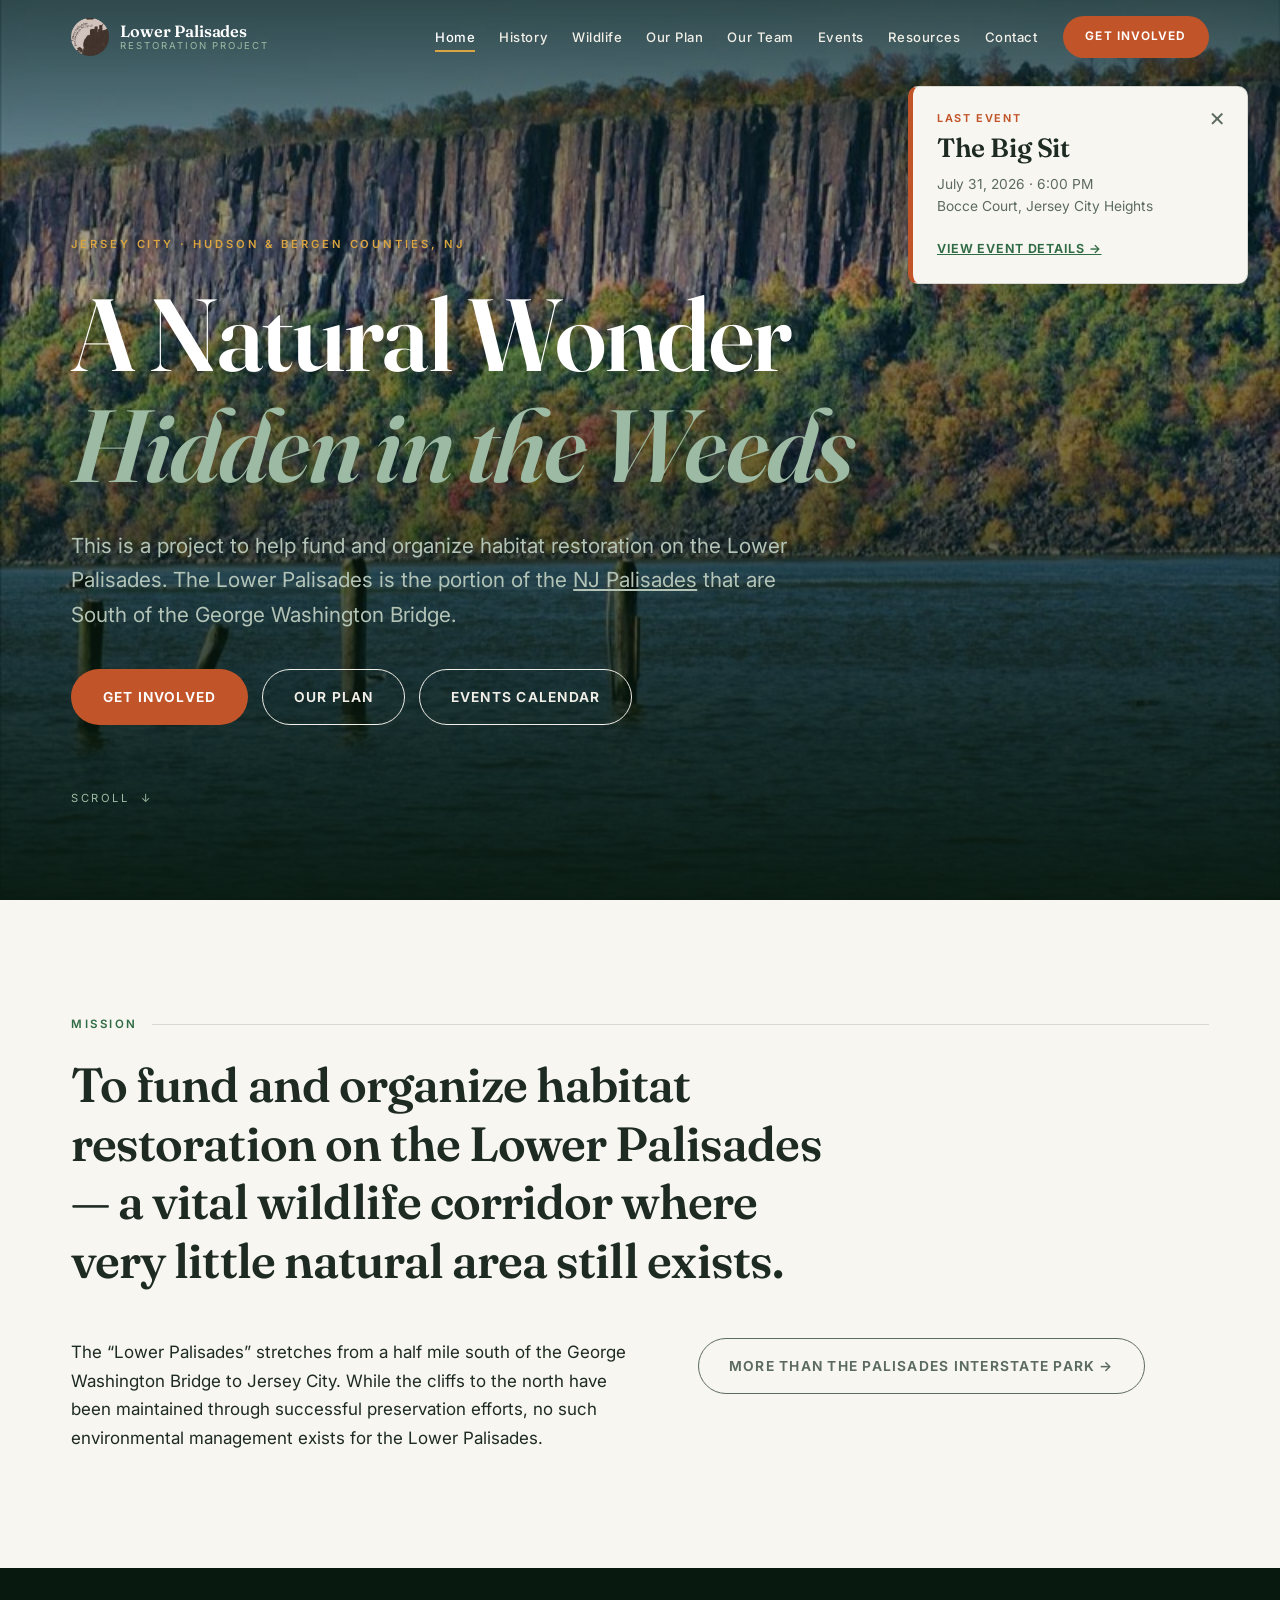
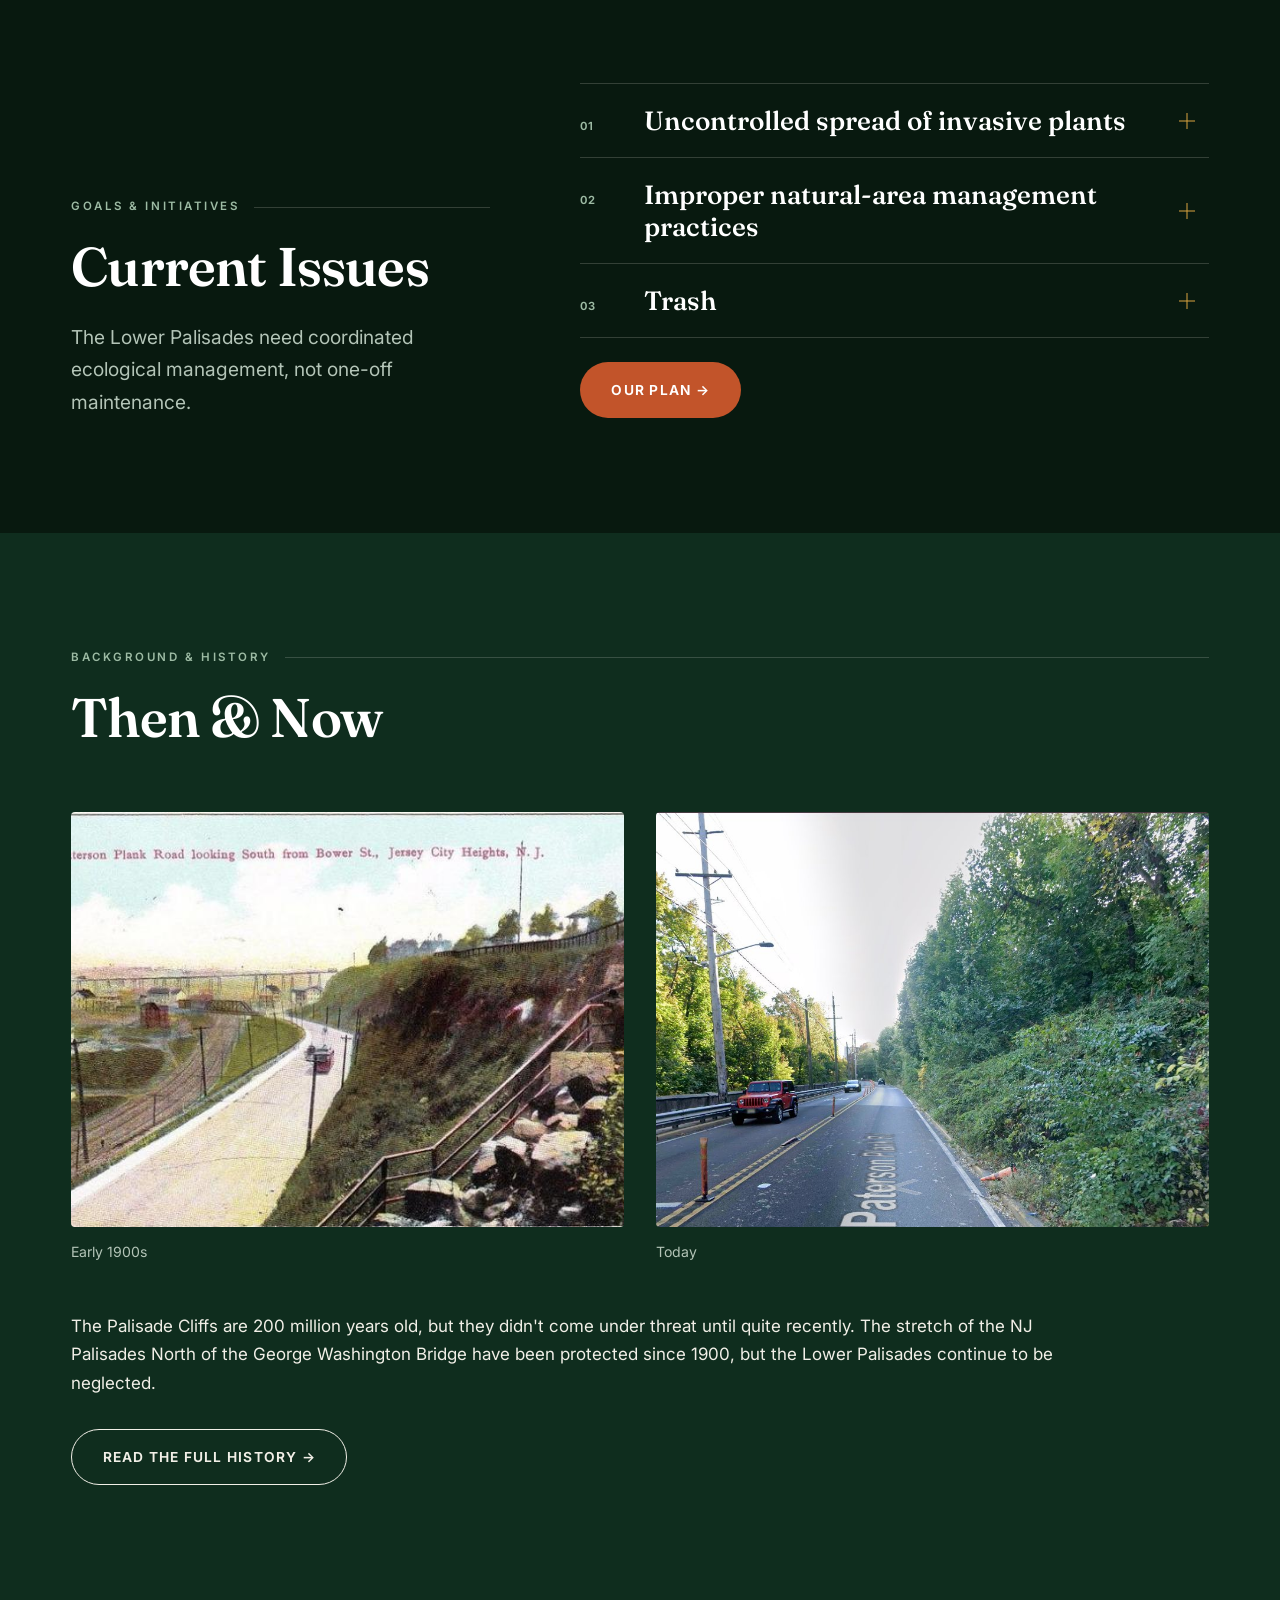
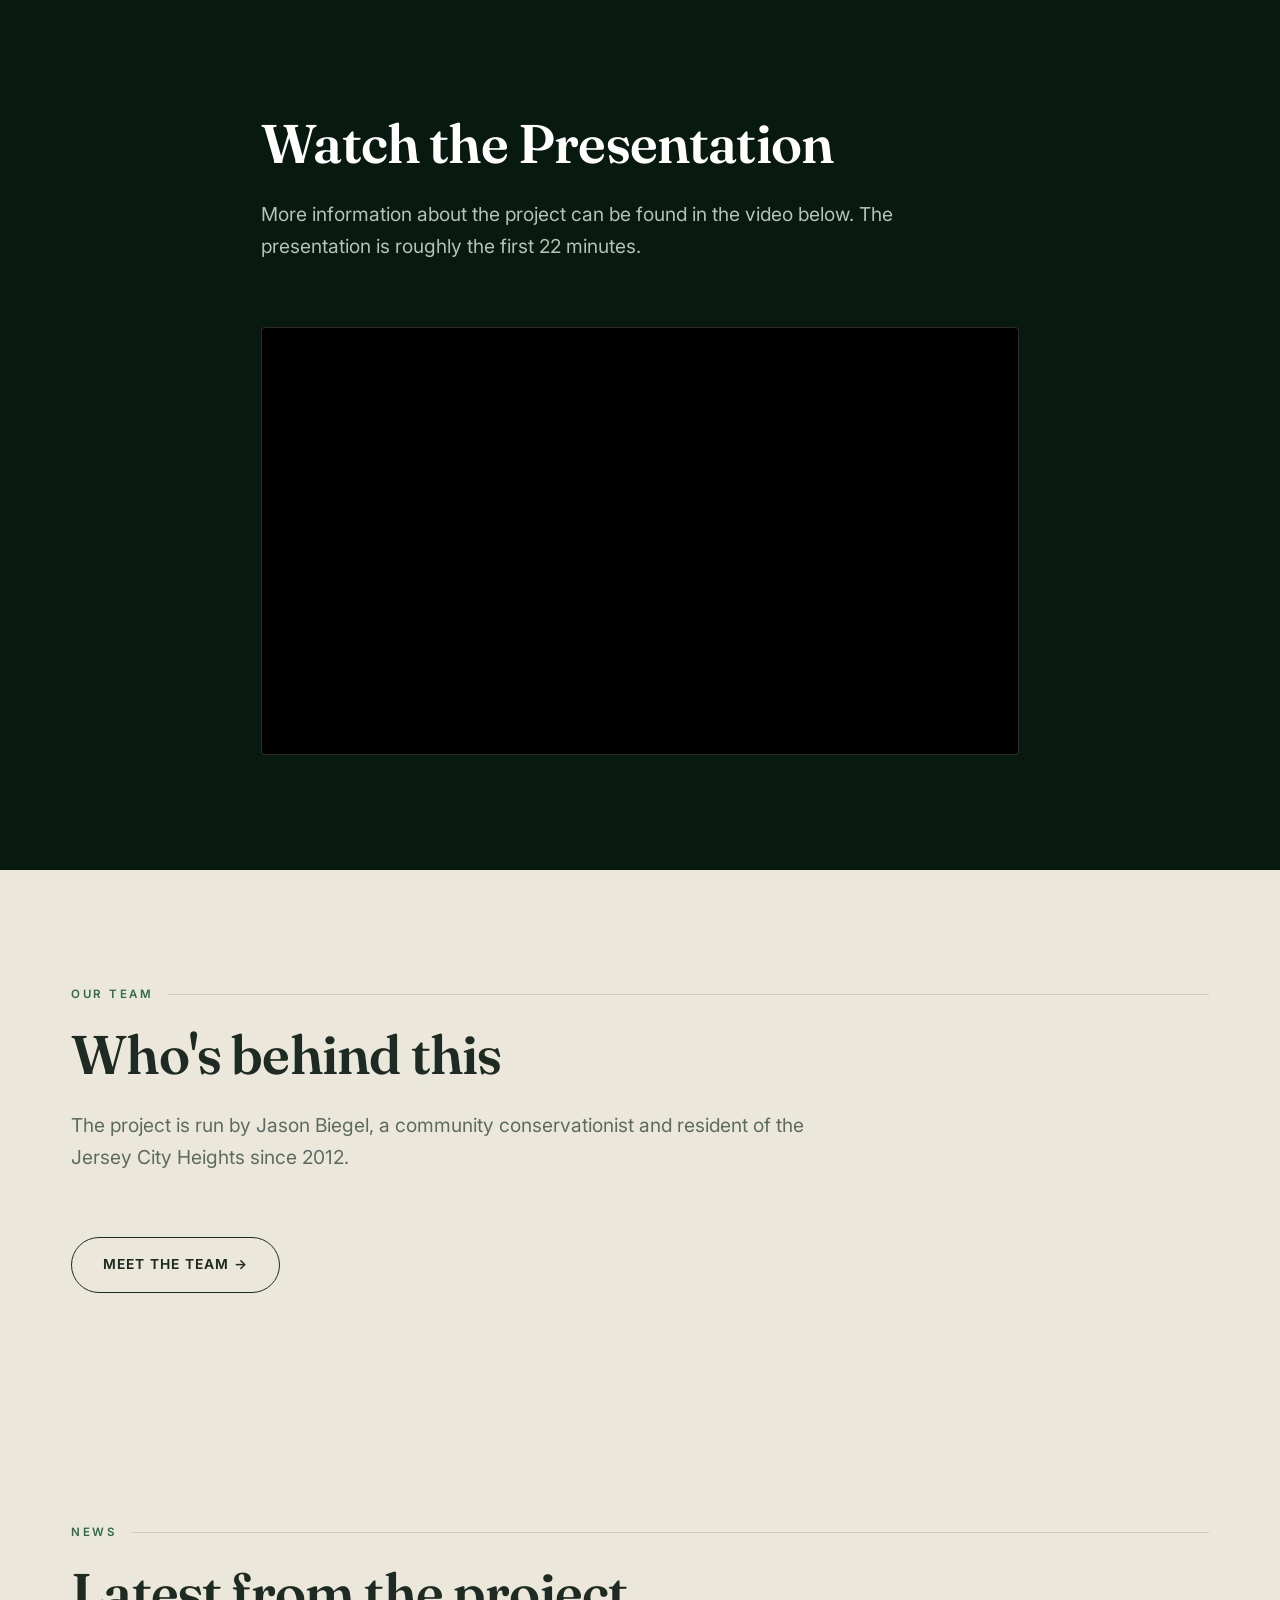
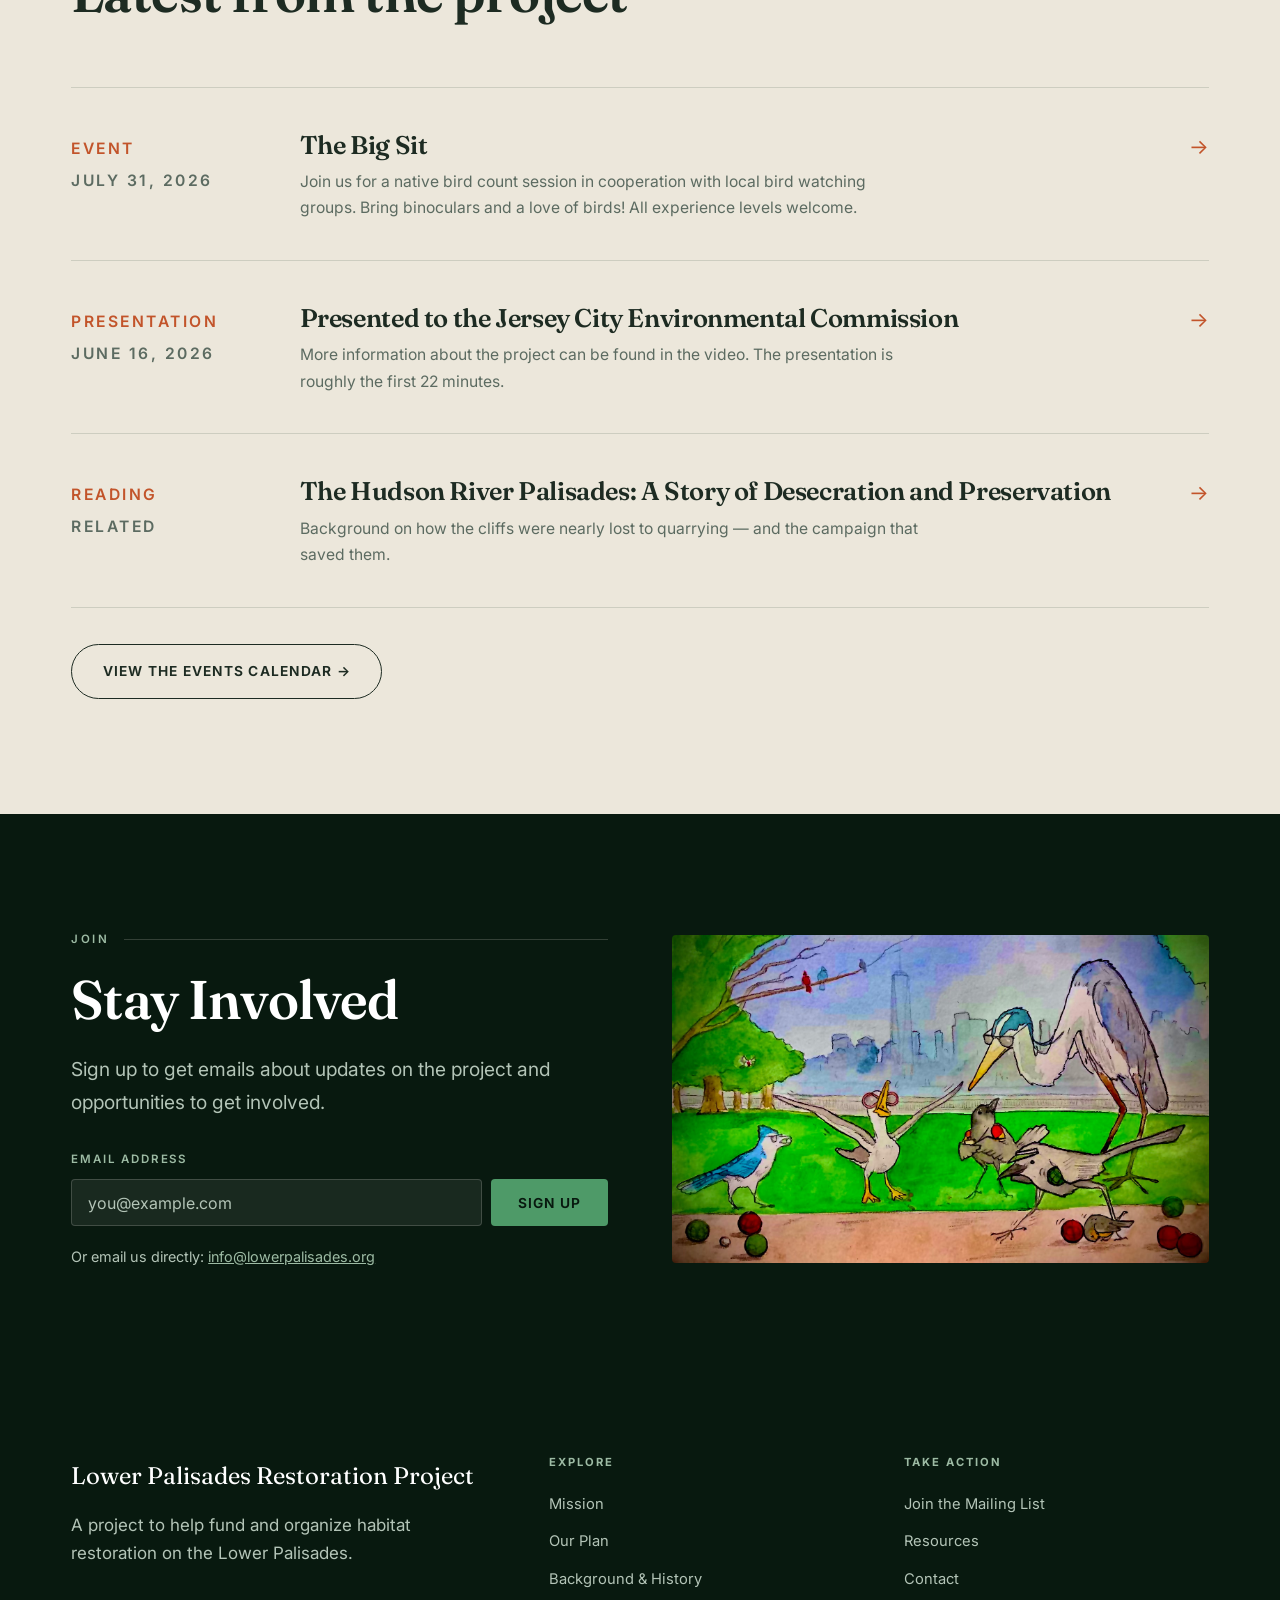
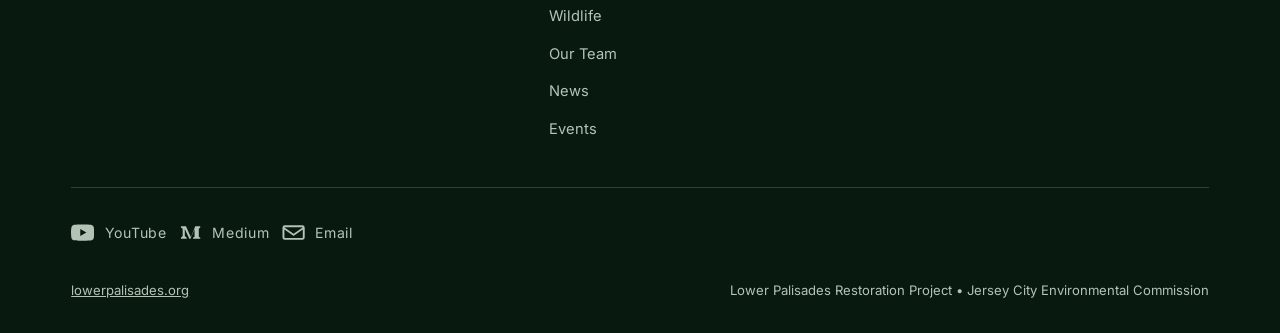
==== commit 28cb3589: "Use Our Team throughout site Co-authored-by: Copilot App <223556219+Copilot@users.noreply.github.com" ====
--- a/index.html
+++ b/index.html
@@ -195,7 +195,7 @@
 <section class="band band--bone" id="people">
     <div class="shell reveal">
         <div class="band-head">
-            <p class="eyebrow">Personnel</p>
+            <p class="eyebrow">Our Team</p>
             <h2 class="band-title">Who's behind this</h2>
             <p class="band-intro">The project is run by Jason Biegel, a community conservationist and resident of the Jersey City Heights since 2012.</p>
         </div>
@@ -286,7 +286,7 @@
                     <li><a href="plan.html">Our Plan</a></li>
                     <li><a href="history.html">Background &amp; History</a></li>
                     <li><a href="wildlife.html">Wildlife</a></li>
-                    <li><a href="people.html">Personnel</a></li>
+                    <li><a href="people.html">Our Team</a></li>
                     <li><a href="#news">News</a></li>
                     <li><a href="events.html">Events</a></li>
                 </ul>
--- a/style.css
+++ b/style.css
@@ -735,21 +735,6 @@
     margin-top: 1.5rem;
 }
 
-.plan-nav {
-    display: flex;
-    flex-wrap: wrap;
-    gap: 0.65rem 1.5rem;
-    margin-top: 2rem;
-}
-
-.plan-nav a {
-    color: var(--sage);
-    font-size: 0.76rem;
-    font-weight: 650;
-    letter-spacing: 0.08em;
-    text-transform: uppercase;
-}
-
 .plan-steps {
     list-style: none;
     counter-reset: plan-step;
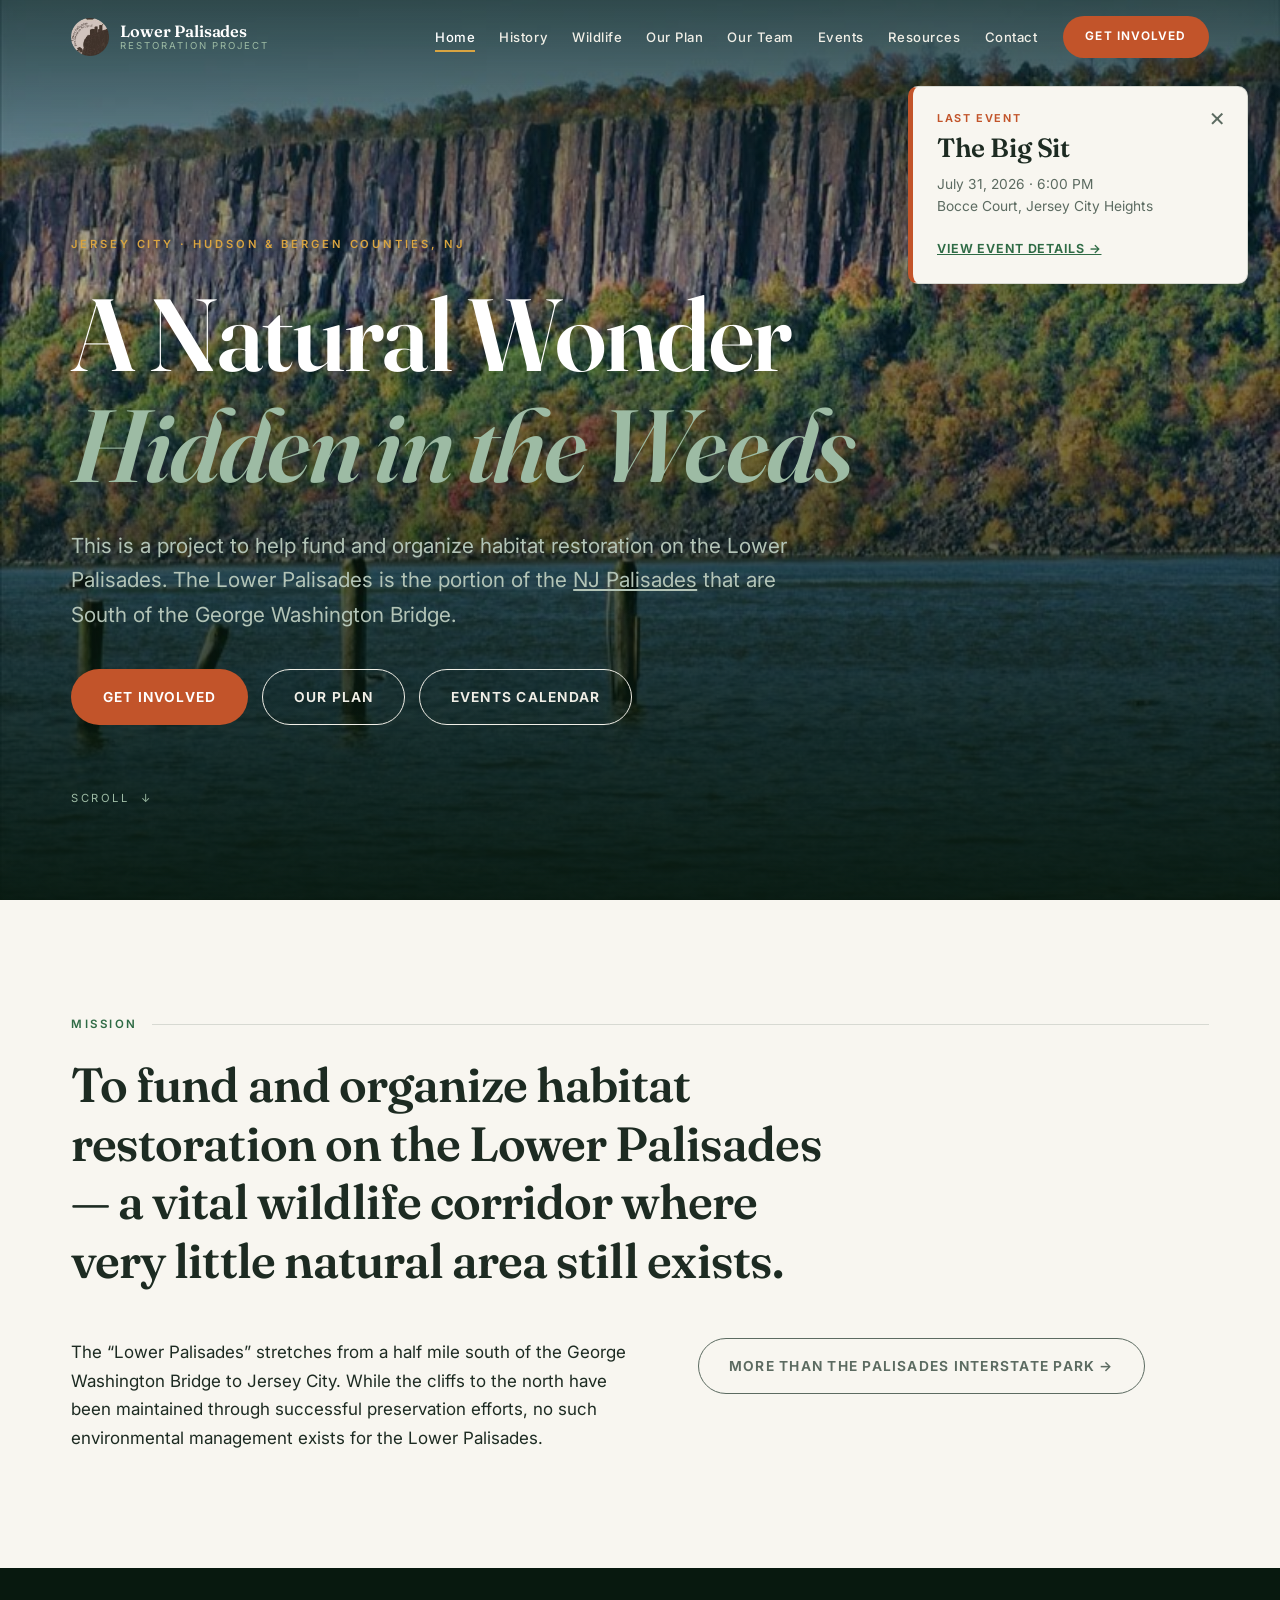
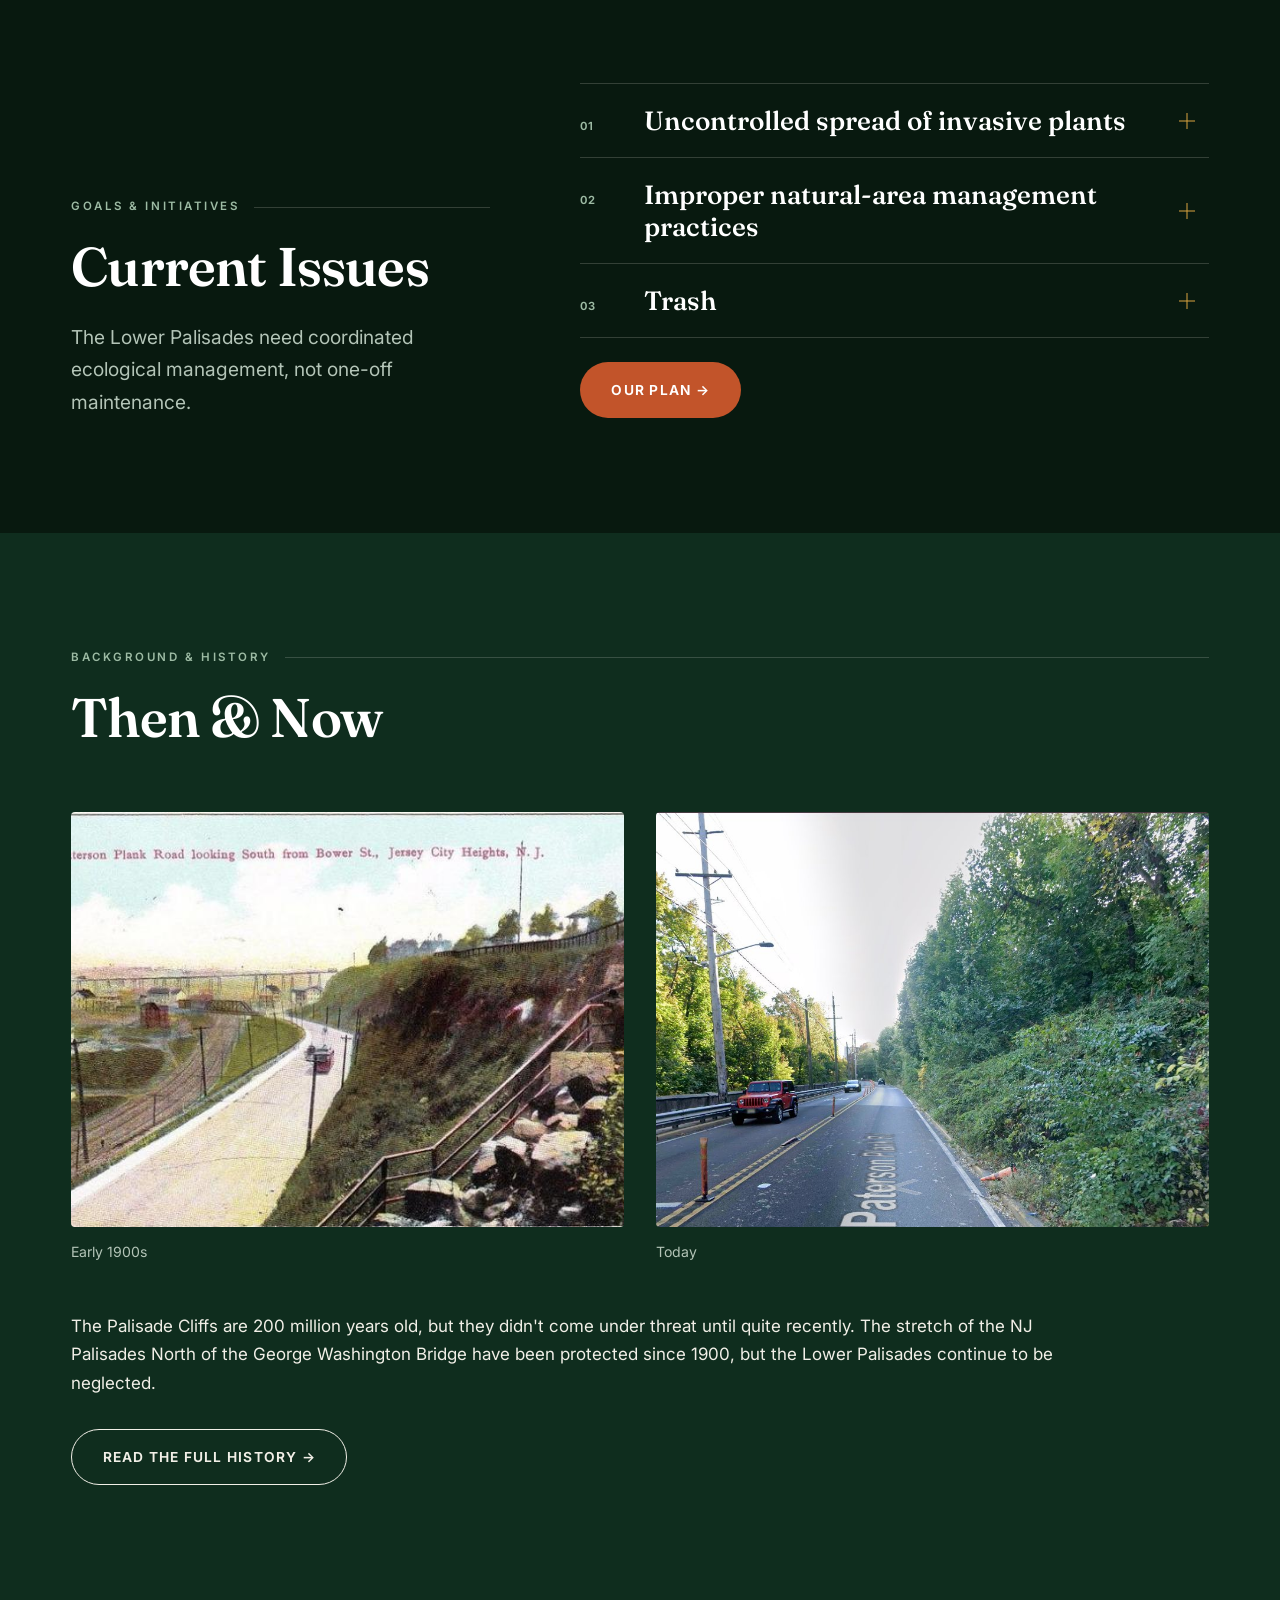
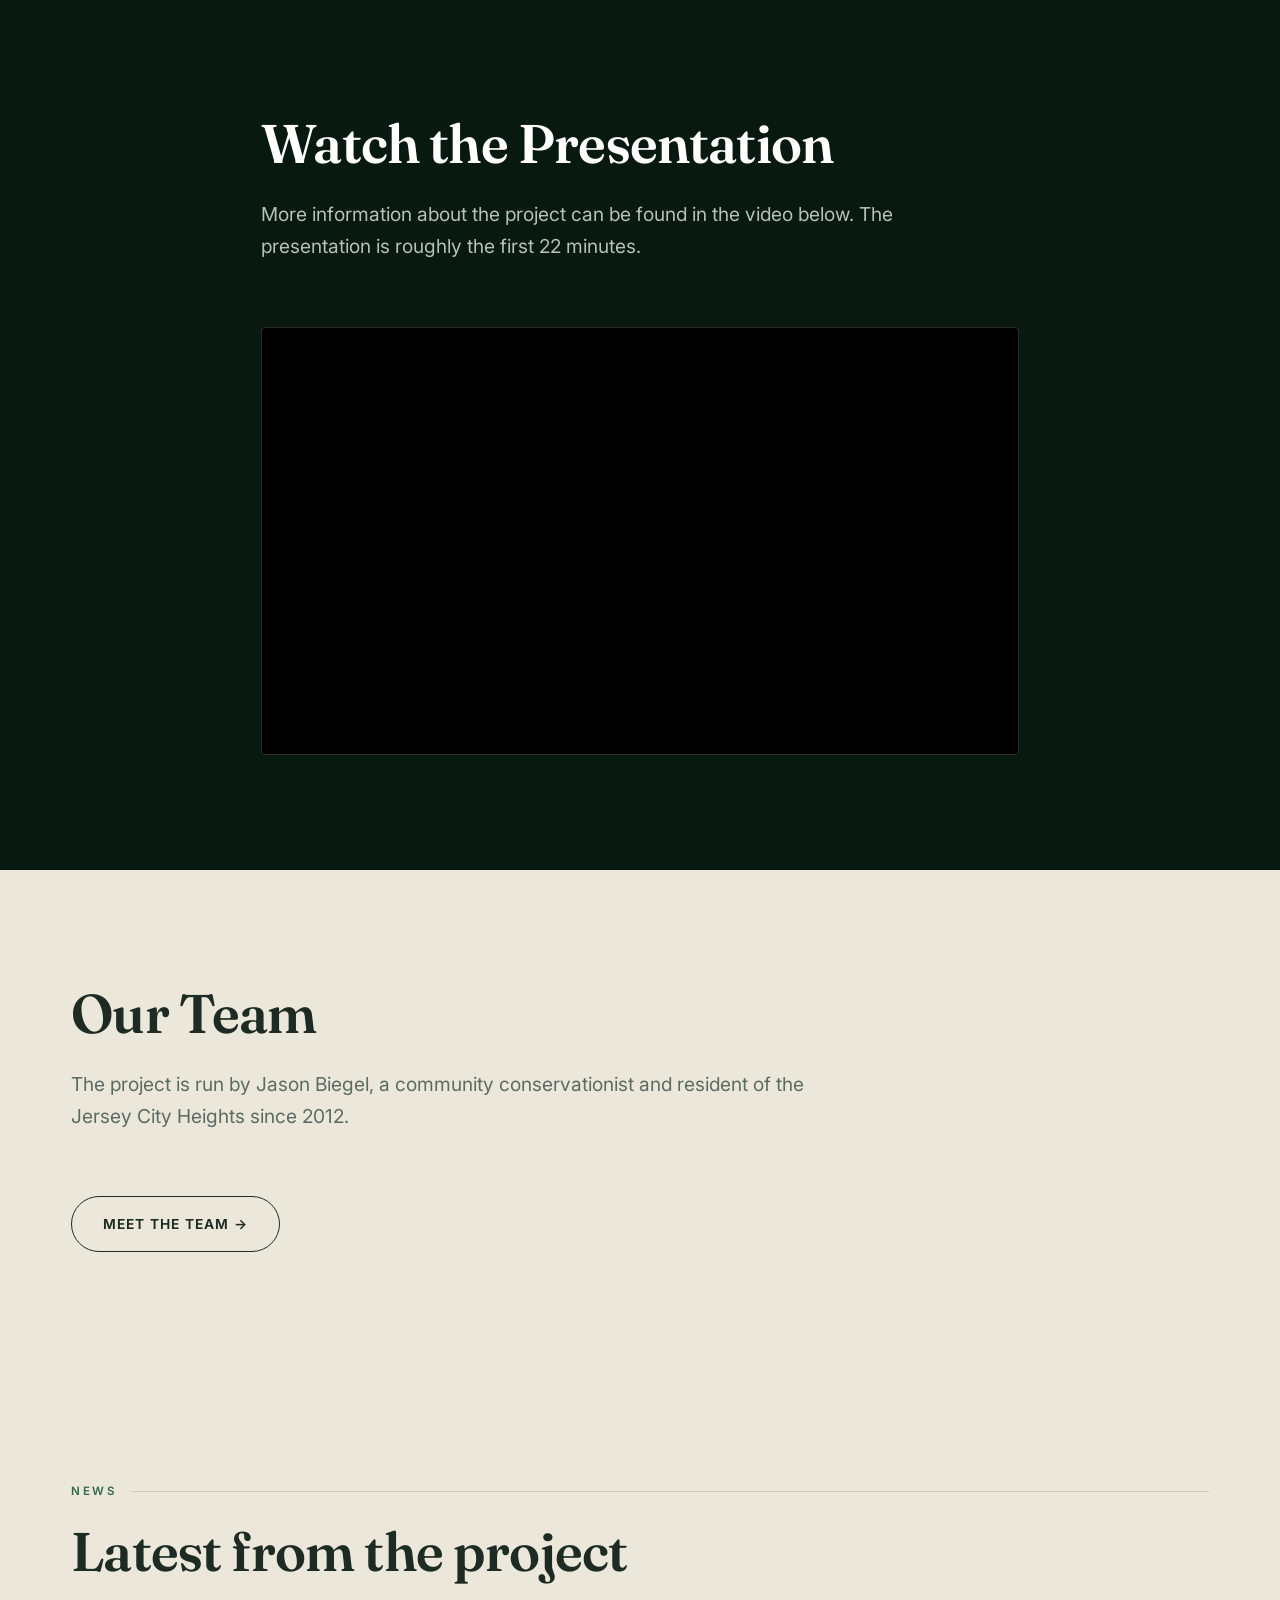
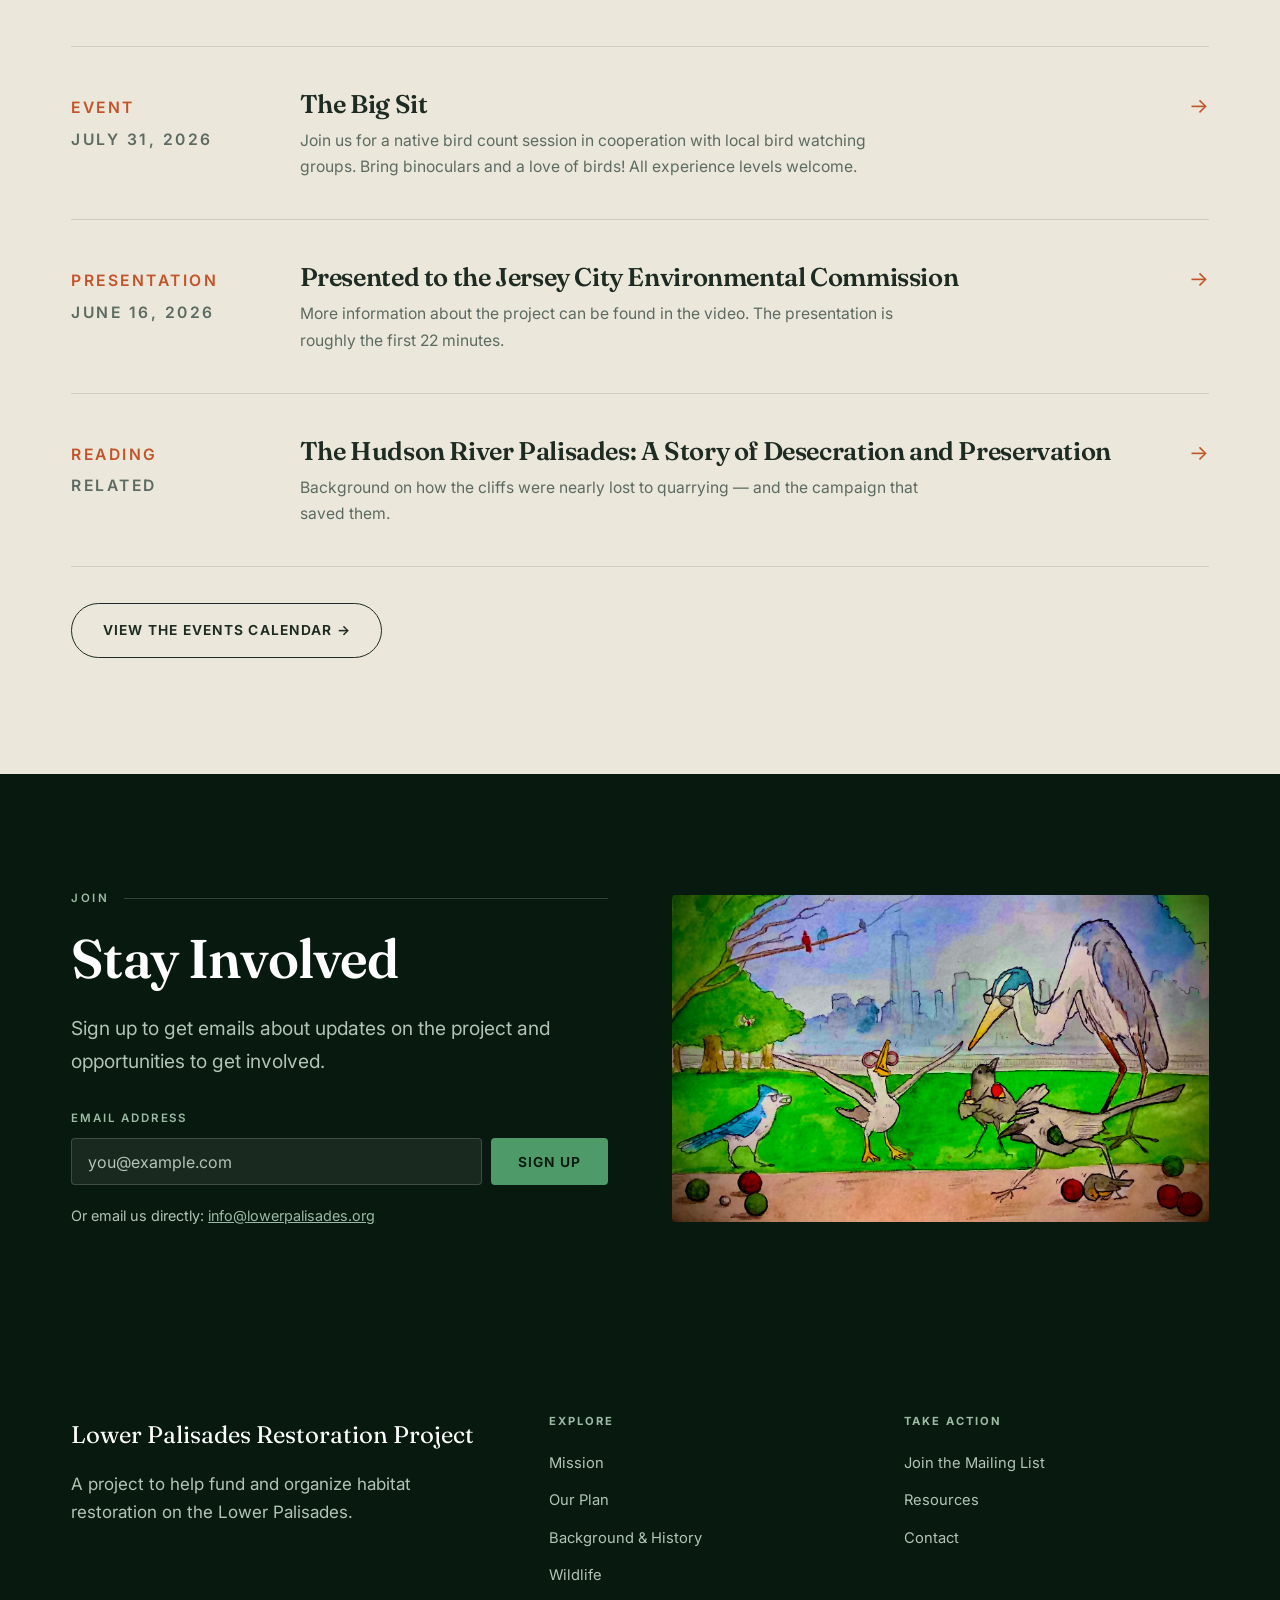
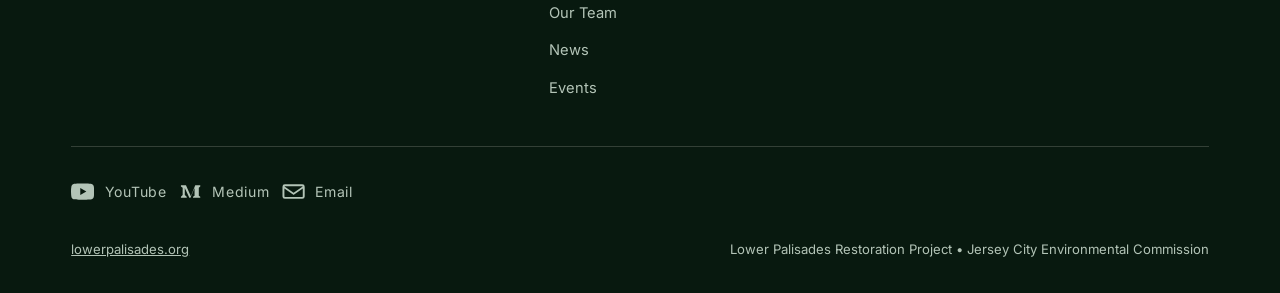
==== commit ceb5e221: "Add interactive events calendar Co-authored-by: Copilot App <223556219+Copilot@users.noreply.github." ====
--- a/index.html
+++ b/index.html
@@ -195,8 +195,7 @@
 <section class="band band--bone" id="people">
     <div class="shell reveal">
         <div class="band-head">
-            <p class="eyebrow">Our Team</p>
-            <h2 class="band-title">Who's behind this</h2>
+            <h2 class="band-title">Our Team</h2>
             <p class="band-intro">The project is run by Jason Biegel, a community conservationist and resident of the Jersey City Heights since 2012.</p>
         </div>
         <div class="btn-row">
--- a/style.css
+++ b/style.css
@@ -1124,19 +1124,142 @@
     text-transform: uppercase;
 }
 
-.events-calendar {
-    display: flex;
-    justify-content: space-between;
-    gap: 2rem;
-    align-items: end;
-}
-
-.events-calendar .eyebrow {
-    max-width: 32rem;
-}
-
-.events-calendar .btn {
-    flex: 0 0 auto;
+.calendar-layout {
+    display: grid;
+    grid-template-columns: minmax(0, 1.4fr) minmax(280px, 0.8fr);
+    gap: clamp(1.5rem, 4vw, 3.5rem);
+    align-items: stretch;
+}
+
+.calendar {
+    padding: clamp(1rem, 2.5vw, 1.75rem);
+    background: var(--paper);
+    border: 1px solid var(--rule);
+    border-radius: 4px;
+}
+
+.calendar-header {
+    display: grid;
+    grid-template-columns: 40px 1fr 40px;
+    gap: 0.75rem;
+    align-items: center;
+    margin-bottom: 1.25rem;
+}
+
+.calendar-month {
+    text-align: center;
+    font-size: clamp(1.5rem, 3vw, 2rem);
+}
+
+.calendar-nav {
+    width: 40px;
+    height: 40px;
+    border: 1px solid var(--rule);
+    border-radius: 50%;
+    color: var(--forest);
+    background: transparent;
+    cursor: pointer;
+}
+
+.calendar-nav:hover {
+    color: var(--paper);
+    background: var(--moss);
+    border-color: var(--moss);
+}
+
+.calendar-weekdays,
+.calendar-grid {
+    display: grid;
+    grid-template-columns: repeat(7, minmax(0, 1fr));
+}
+
+.calendar-weekdays {
+    padding-bottom: 0.55rem;
+    color: var(--text-muted);
+    font-size: 0.68rem;
+    font-weight: 650;
+    letter-spacing: 0.08em;
+    text-align: center;
+    text-transform: uppercase;
+}
+
+.calendar-day {
+    position: relative;
+    min-height: clamp(52px, 7vw, 76px);
+    padding: 0.55rem;
+    border: 0;
+    border-top: 1px solid var(--rule);
+    color: var(--text);
+    background: transparent;
+    font: inherit;
+    text-align: left;
+}
+
+button.calendar-day {
+    cursor: pointer;
+}
+
+button.calendar-day:hover,
+.calendar-day.is-selected {
+    color: var(--forest);
+    background: rgba(87, 122, 84, 0.12);
+}
+
+.calendar-day.is-outside {
+    color: rgba(47, 52, 45, 0.35);
+}
+
+.calendar-day.has-event::after {
+    content: "";
+    position: absolute;
+    right: 0.55rem;
+    bottom: 0.55rem;
+    width: 8px;
+    height: 8px;
+    border-radius: 50%;
+    background: var(--clay);
+}
+
+.calendar-day.has-event {
+    font-weight: 700;
+}
+
+.calendar-details {
+    min-height: 100%;
+    padding: clamp(1.5rem, 3vw, 2.25rem);
+    color: var(--text-invert);
+    background: var(--forest);
+    border-radius: 4px;
+}
+
+.calendar-details .eyebrow {
+    color: var(--gold);
+}
+
+.calendar-details h2 {
+    margin-top: 0.55rem;
+    font-size: clamp(1.65rem, 3vw, 2.35rem);
+}
+
+.calendar-details p {
+    margin-top: 1rem;
+    color: var(--text-invert-muted);
+}
+
+.calendar-detail-date {
+    color: var(--sage) !important;
+    font-size: 0.8rem;
+    font-weight: 650;
+    letter-spacing: 0.08em;
+    text-transform: uppercase;
+}
+
+.calendar-detail-location {
+    font-weight: 600;
+}
+
+.event-calendar-data {
+    display: none;
 }
 
 /* --- Signup / Join -------------------------------------------------------- */
@@ -1724,9 +1847,25 @@
         font-size: 1.35rem;
     }
 
-    .events-calendar {
-        align-items: start;
-        flex-direction: column;
+    .calendar-layout {
+        grid-template-columns: 1fr;
+    }
+
+    .calendar-details {
+        min-height: 260px;
+    }
+
+    .calendar-day {
+        min-height: 48px;
+        padding: 0.4rem;
+        font-size: 0.82rem;
+    }
+
+    .calendar-day.has-event::after {
+        right: 0.4rem;
+        bottom: 0.4rem;
+        width: 7px;
+        height: 7px;
     }
 
     .issue-content--media {
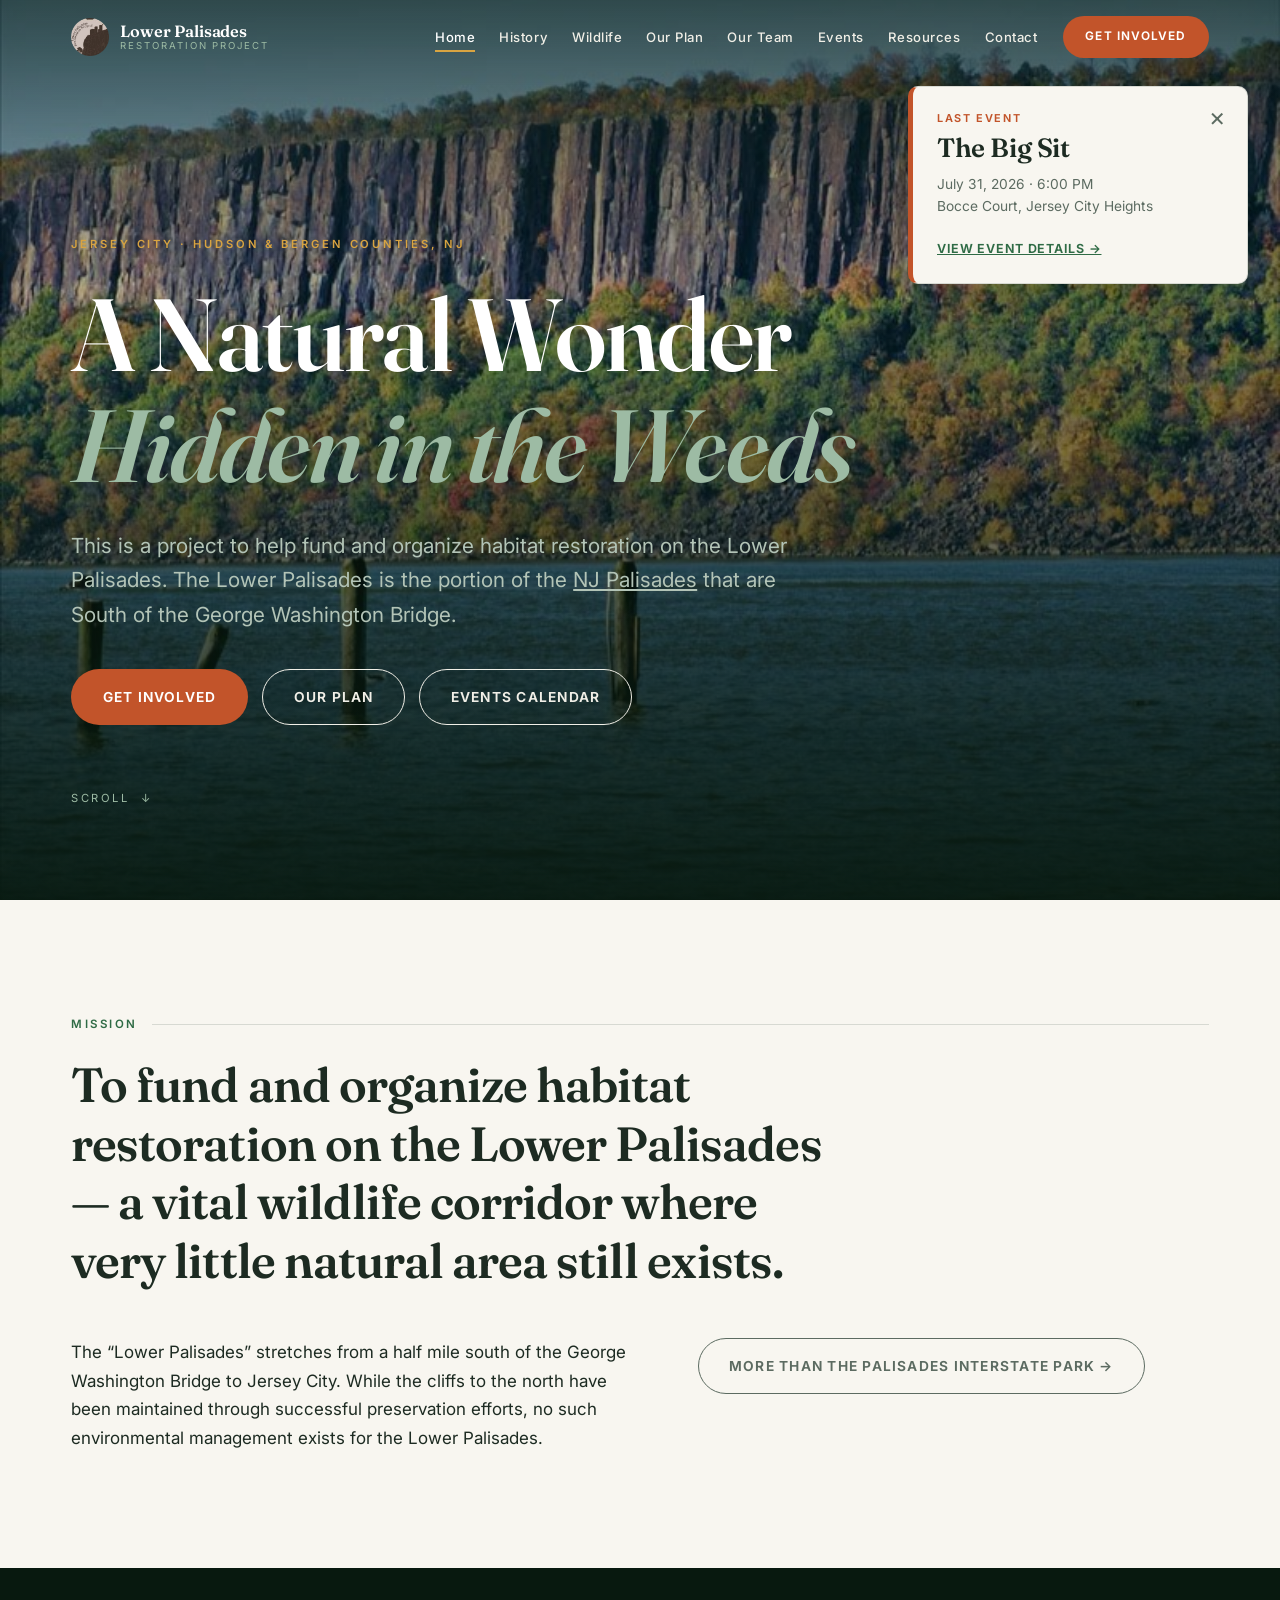
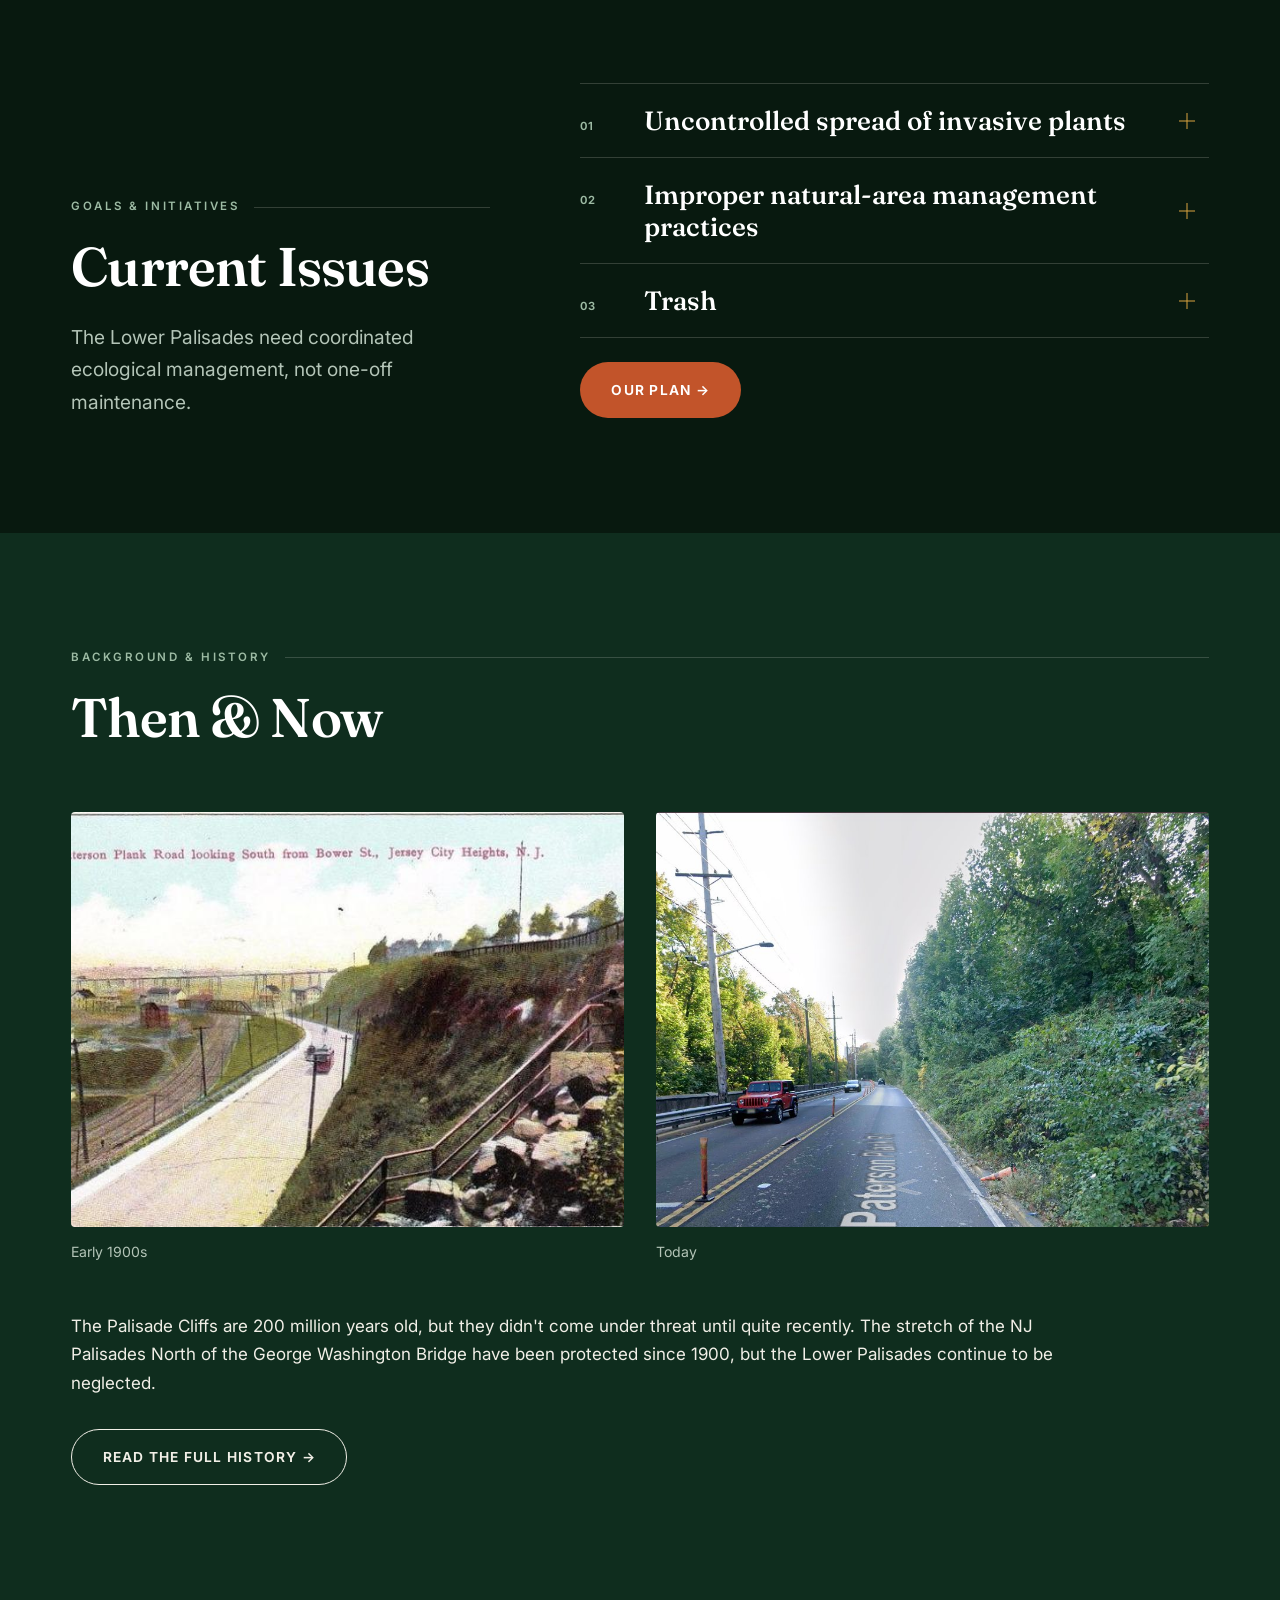
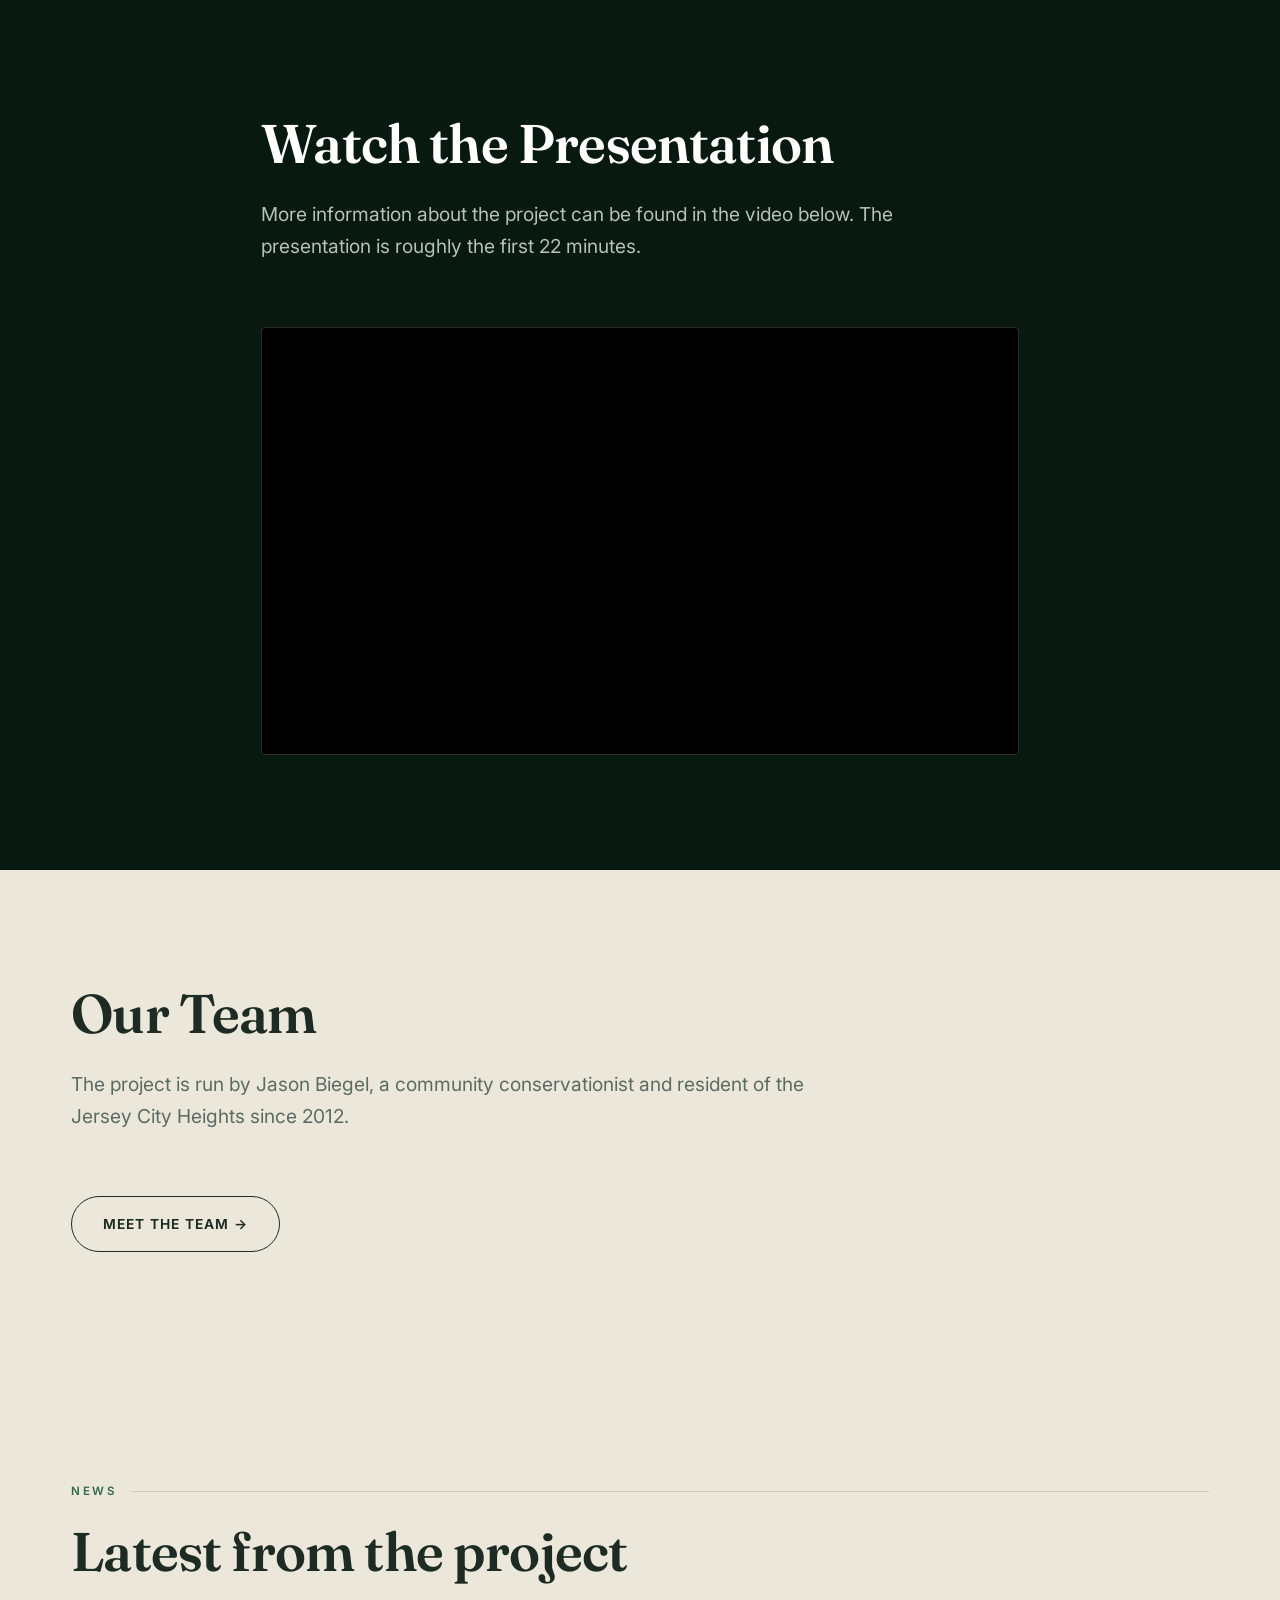
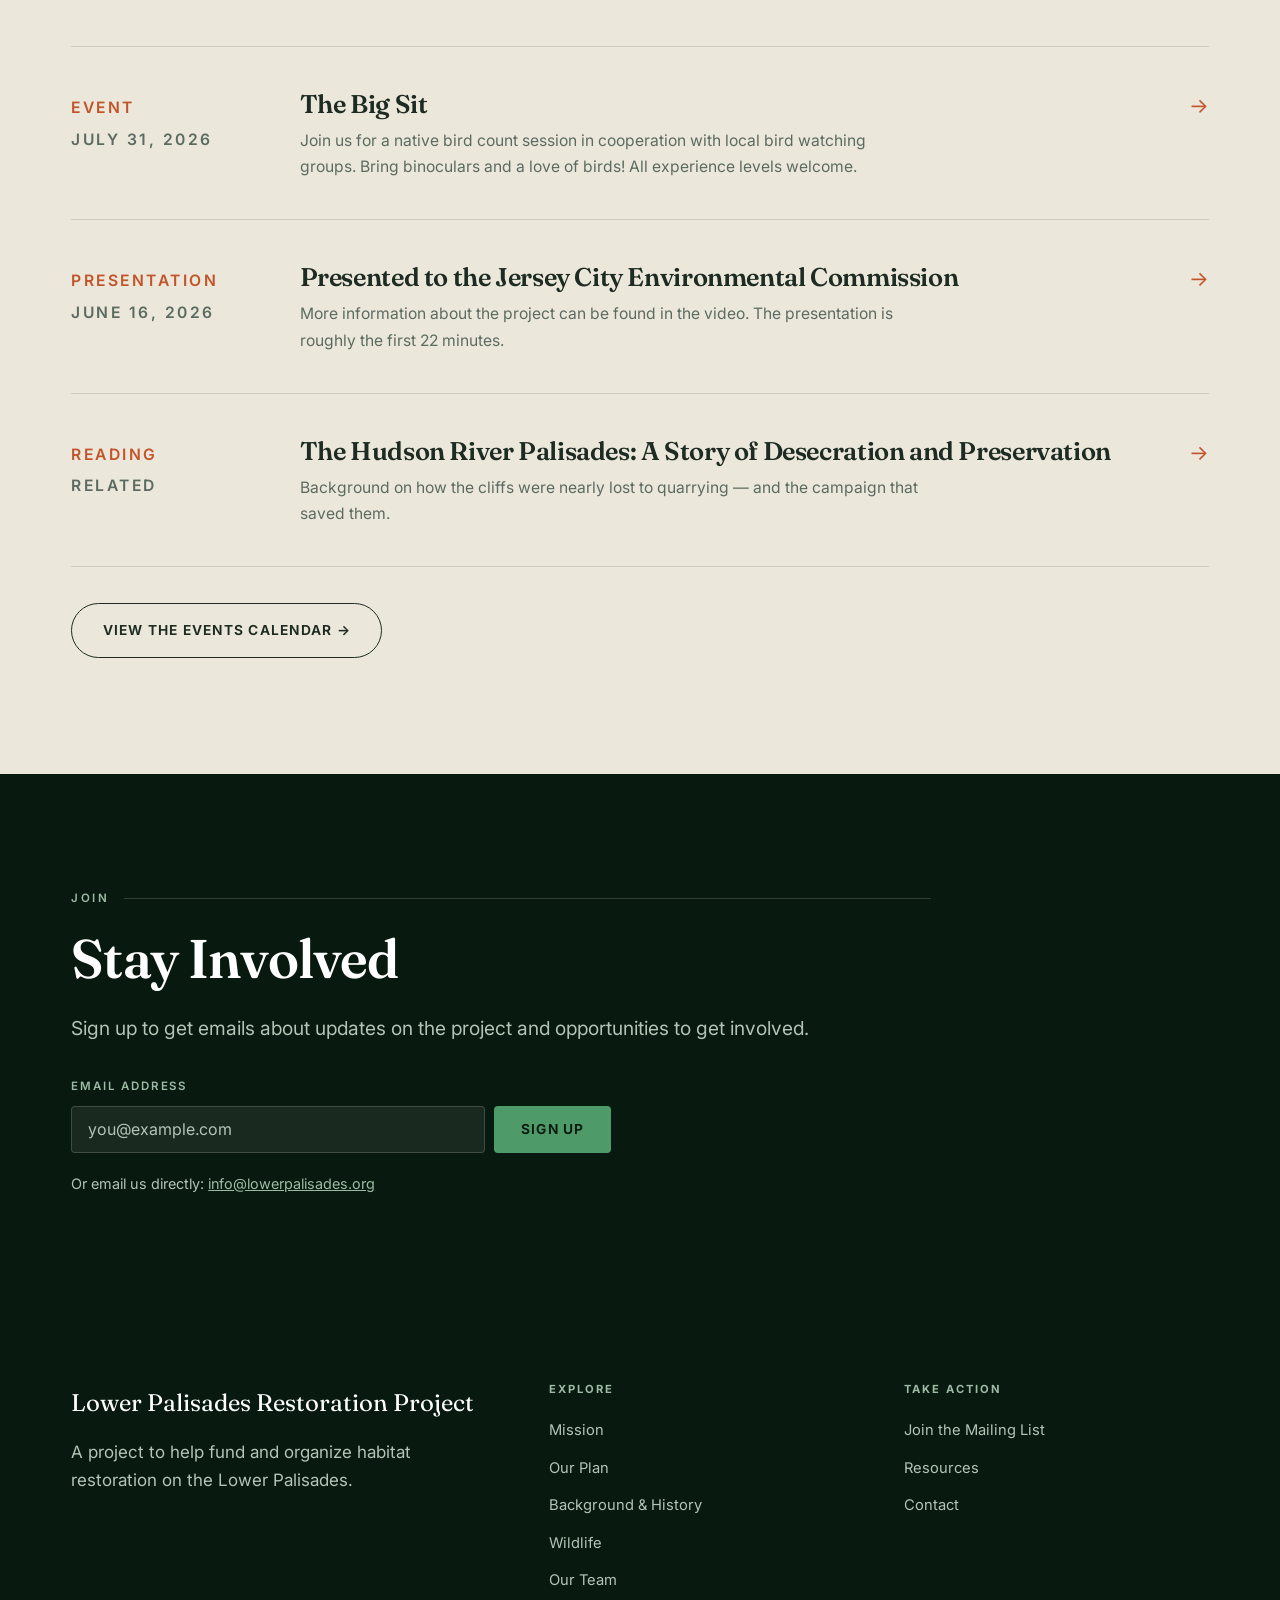
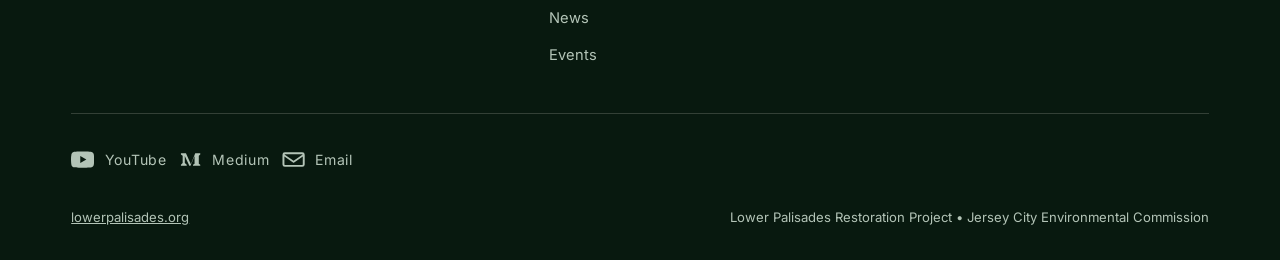
==== commit 3b77724d: "Add event detail pages Co-authored-by: Copilot App <223556219+Copilot@users.noreply.github.com>" ====
--- a/index.html
+++ b/index.html
@@ -213,7 +213,7 @@
         </div>
 
         <div class="news-list">
-            <a class="news-item" href="events.html">
+            <a class="news-item" href="big-sit.html">
                 <p class="news-meta"><span class="news-kind">Event</span>July 31, 2026</p>
                 <div>
                     <h3>The Big Sit</h3>
@@ -247,8 +247,7 @@
 <!-- ====================== JOIN ====================== -->
 <section class="band band--ink" id="join">
     <div class="shell reveal">
-        <div class="split">
-            <div class="split-text">
+        <div class="split-text shell-narrow">
                 <p class="eyebrow">Join</p>
                 <h2 class="band-title">Stay Involved</h2>
                 <p class="band-intro">Sign up to get emails about updates on the project and opportunities to get involved.</p>
@@ -262,10 +261,6 @@
                     </div>
                 </form>
                 <p class="signup-note">Or email us directly: <a href="mailto:info@lowerpalisades.org">info@lowerpalisades.org</a></p>
-            </div>
-            <div class="split-media">
-                <img src="images/birds-bocce-illustration.jpg" alt="Illustration of birds at the bocce court">
-            </div>
         </div>
     </div>
 </section>
--- a/style.css
+++ b/style.css
@@ -1126,9 +1126,17 @@
 
 .calendar-layout {
     display: grid;
-    grid-template-columns: minmax(0, 1.4fr) minmax(280px, 0.8fr);
-    gap: clamp(1.5rem, 4vw, 3.5rem);
+    gap: clamp(1.5rem, 3vw, 2.5rem);
     align-items: stretch;
+}
+
+.events-page {
+    padding-top: var(--nav-h);
+}
+
+.events-title {
+    margin-bottom: clamp(2rem, 4vw, 3rem);
+    font-size: clamp(2.5rem, 6vw, 4.5rem);
 }
 
 .calendar {
@@ -1185,7 +1193,7 @@
 
 .calendar-day {
     position: relative;
-    min-height: clamp(52px, 7vw, 76px);
+    min-height: clamp(88px, 10vw, 132px);
     padding: 0.55rem;
     border: 0;
     border-top: 1px solid var(--rule);
@@ -1195,12 +1203,16 @@
     text-align: left;
 }
 
+.calendar-day-number {
+    display: block;
+    font-weight: 650;
+}
+
 button.calendar-day {
     cursor: pointer;
 }
 
-button.calendar-day:hover,
-.calendar-day.is-selected {
+button.calendar-day:hover {
     color: var(--forest);
     background: rgba(87, 122, 84, 0.12);
 }
@@ -1224,42 +1236,59 @@
     font-weight: 700;
 }
 
-.calendar-details {
-    min-height: 100%;
-    padding: clamp(1.5rem, 3vw, 2.25rem);
-    color: var(--text-invert);
-    background: var(--forest);
+.event-card-list {
+    display: grid;
+    gap: 1rem;
+    margin-top: clamp(2rem, 4vw, 3rem);
+}
+
+.event-card {
+    display: grid;
+    grid-template-columns: minmax(150px, 0.35fr) 1fr auto;
+    gap: clamp(1rem, 3vw, 2rem);
+    align-items: center;
+    padding: clamp(1.25rem, 3vw, 2rem);
+    color: var(--text);
+    background: var(--paper);
+    border: 1px solid var(--rule);
+    border-left: 5px solid var(--clay);
     border-radius: 4px;
-}
-
-.calendar-details .eyebrow {
-    color: var(--gold);
-}
-
-.calendar-details h2 {
-    margin-top: 0.55rem;
-    font-size: clamp(1.65rem, 3vw, 2.35rem);
-}
-
-.calendar-details p {
-    margin-top: 1rem;
-    color: var(--text-invert-muted);
-}
-
-.calendar-detail-date {
-    color: var(--sage) !important;
-    font-size: 0.8rem;
-    font-weight: 650;
+    text-decoration: none;
+    scroll-margin-top: calc(var(--nav-h) + 2rem);
+}
+
+.event-card:hover,
+.event-card:focus {
+    background: var(--white);
+    box-shadow: 0 10px 30px rgba(8, 25, 15, 0.12);
+}
+
+.event-card-date {
+    color: var(--clay);
+    font-size: 0.76rem;
+    font-weight: 700;
     letter-spacing: 0.08em;
     text-transform: uppercase;
 }
 
-.calendar-detail-location {
-    font-weight: 600;
-}
-
-.event-calendar-data {
-    display: none;
+.event-card h3 {
+    font-size: clamp(1.45rem, 3vw, 2rem);
+}
+
+.event-card-location {
+    margin-top: 0.35rem;
+    color: var(--moss);
+    font-weight: 650;
+}
+
+.event-card .event-desc {
+    margin-top: 0.75rem;
+    color: var(--text-muted);
+}
+
+.event-card-arrow {
+    color: var(--moss);
+    font-size: 1.4rem;
 }
 
 /* --- Signup / Join -------------------------------------------------------- */
@@ -1847,18 +1876,18 @@
         font-size: 1.35rem;
     }
 
-    .calendar-layout {
-        grid-template-columns: 1fr;
-    }
-
-    .calendar-details {
-        min-height: 260px;
-    }
-
     .calendar-day {
-        min-height: 48px;
+        min-height: 58px;
         padding: 0.4rem;
         font-size: 0.82rem;
+    }
+
+    .event-card {
+        grid-template-columns: 1fr auto;
+    }
+
+    .event-card-date {
+        grid-column: 1 / -1;
     }
 
     .calendar-day.has-event::after {
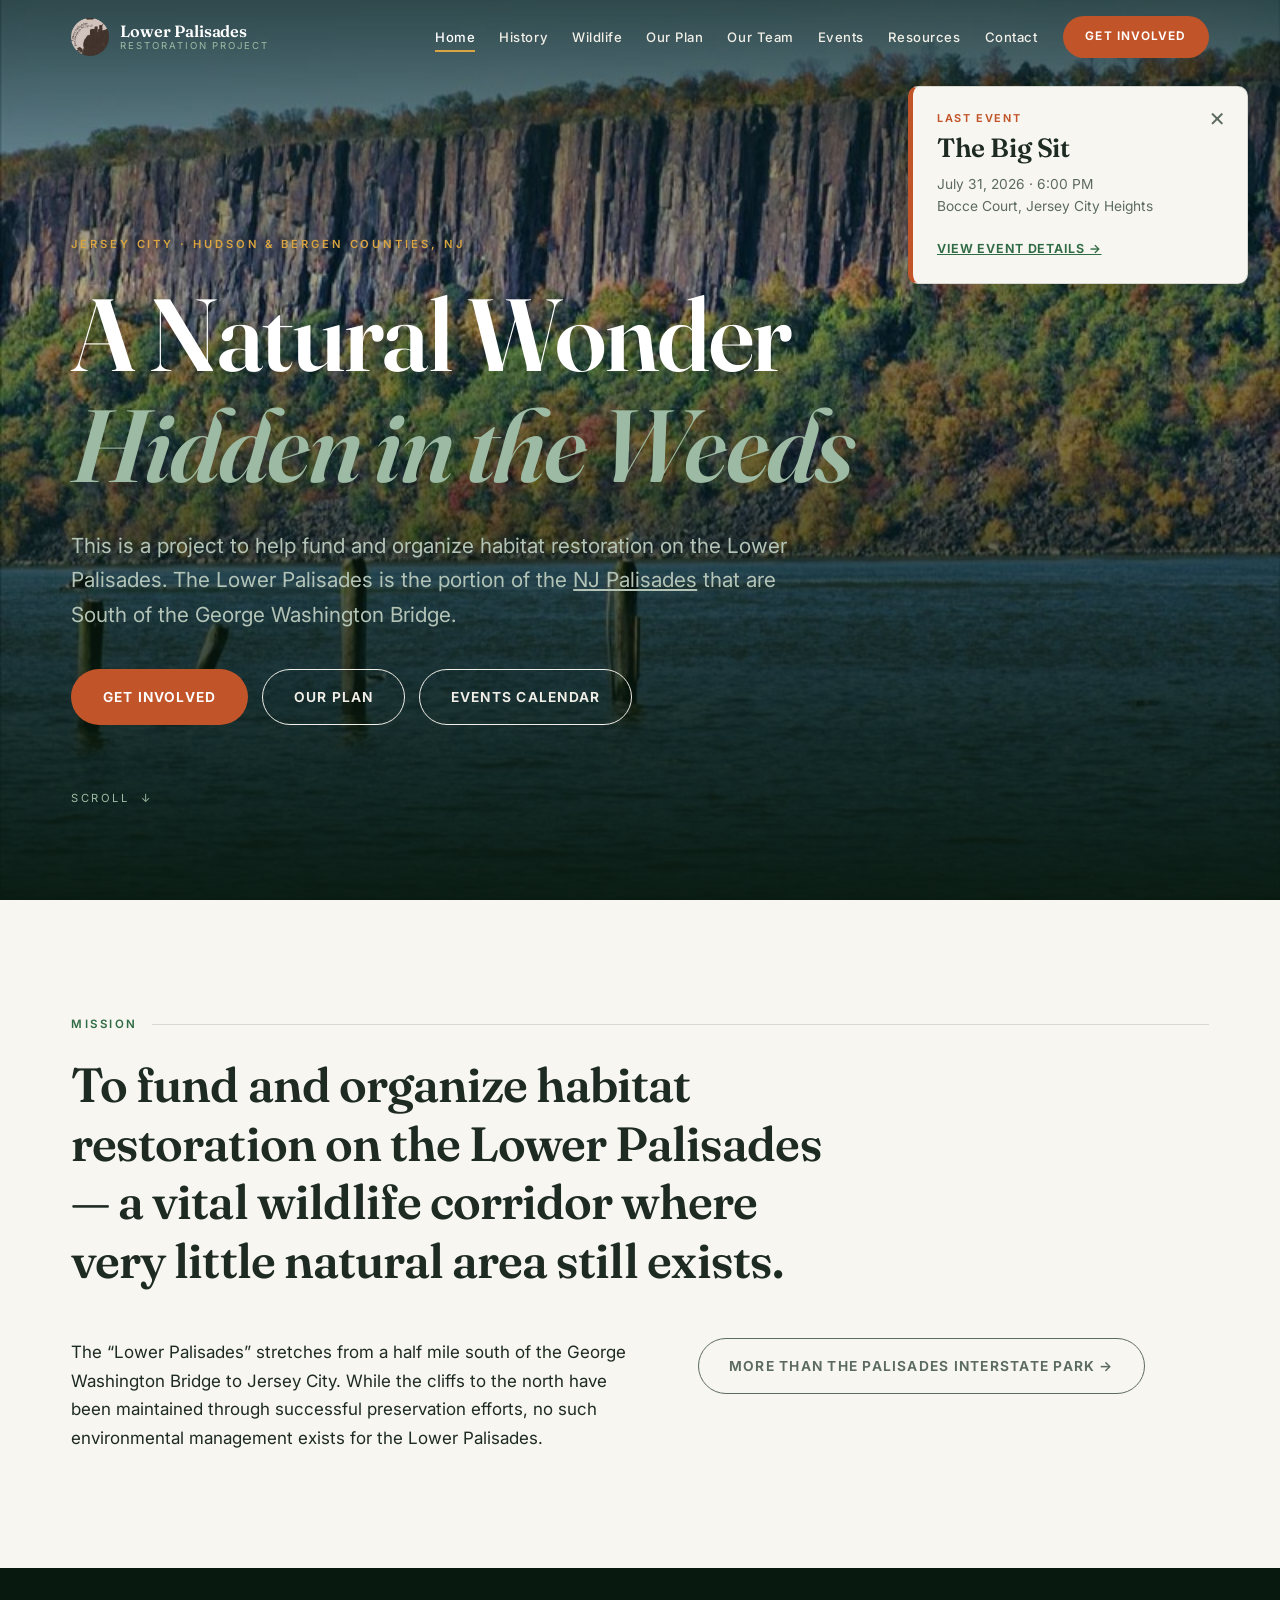
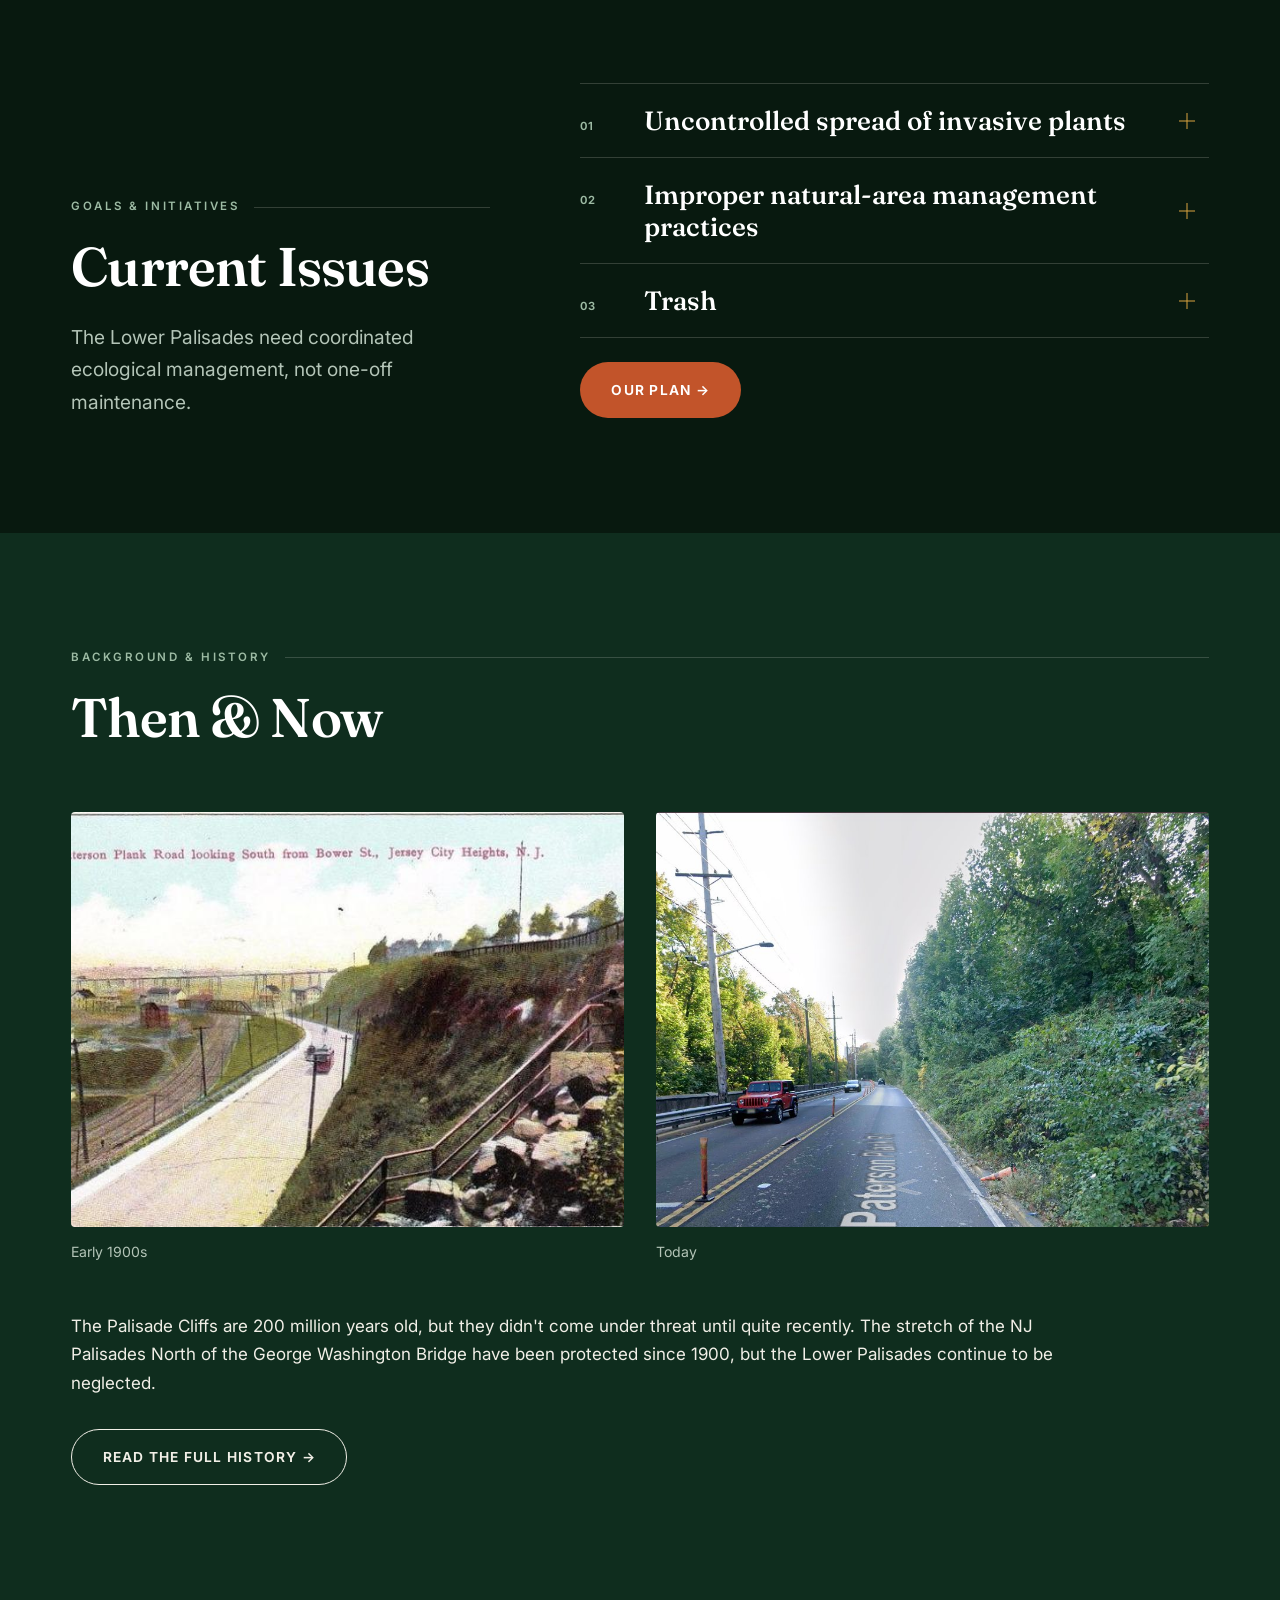
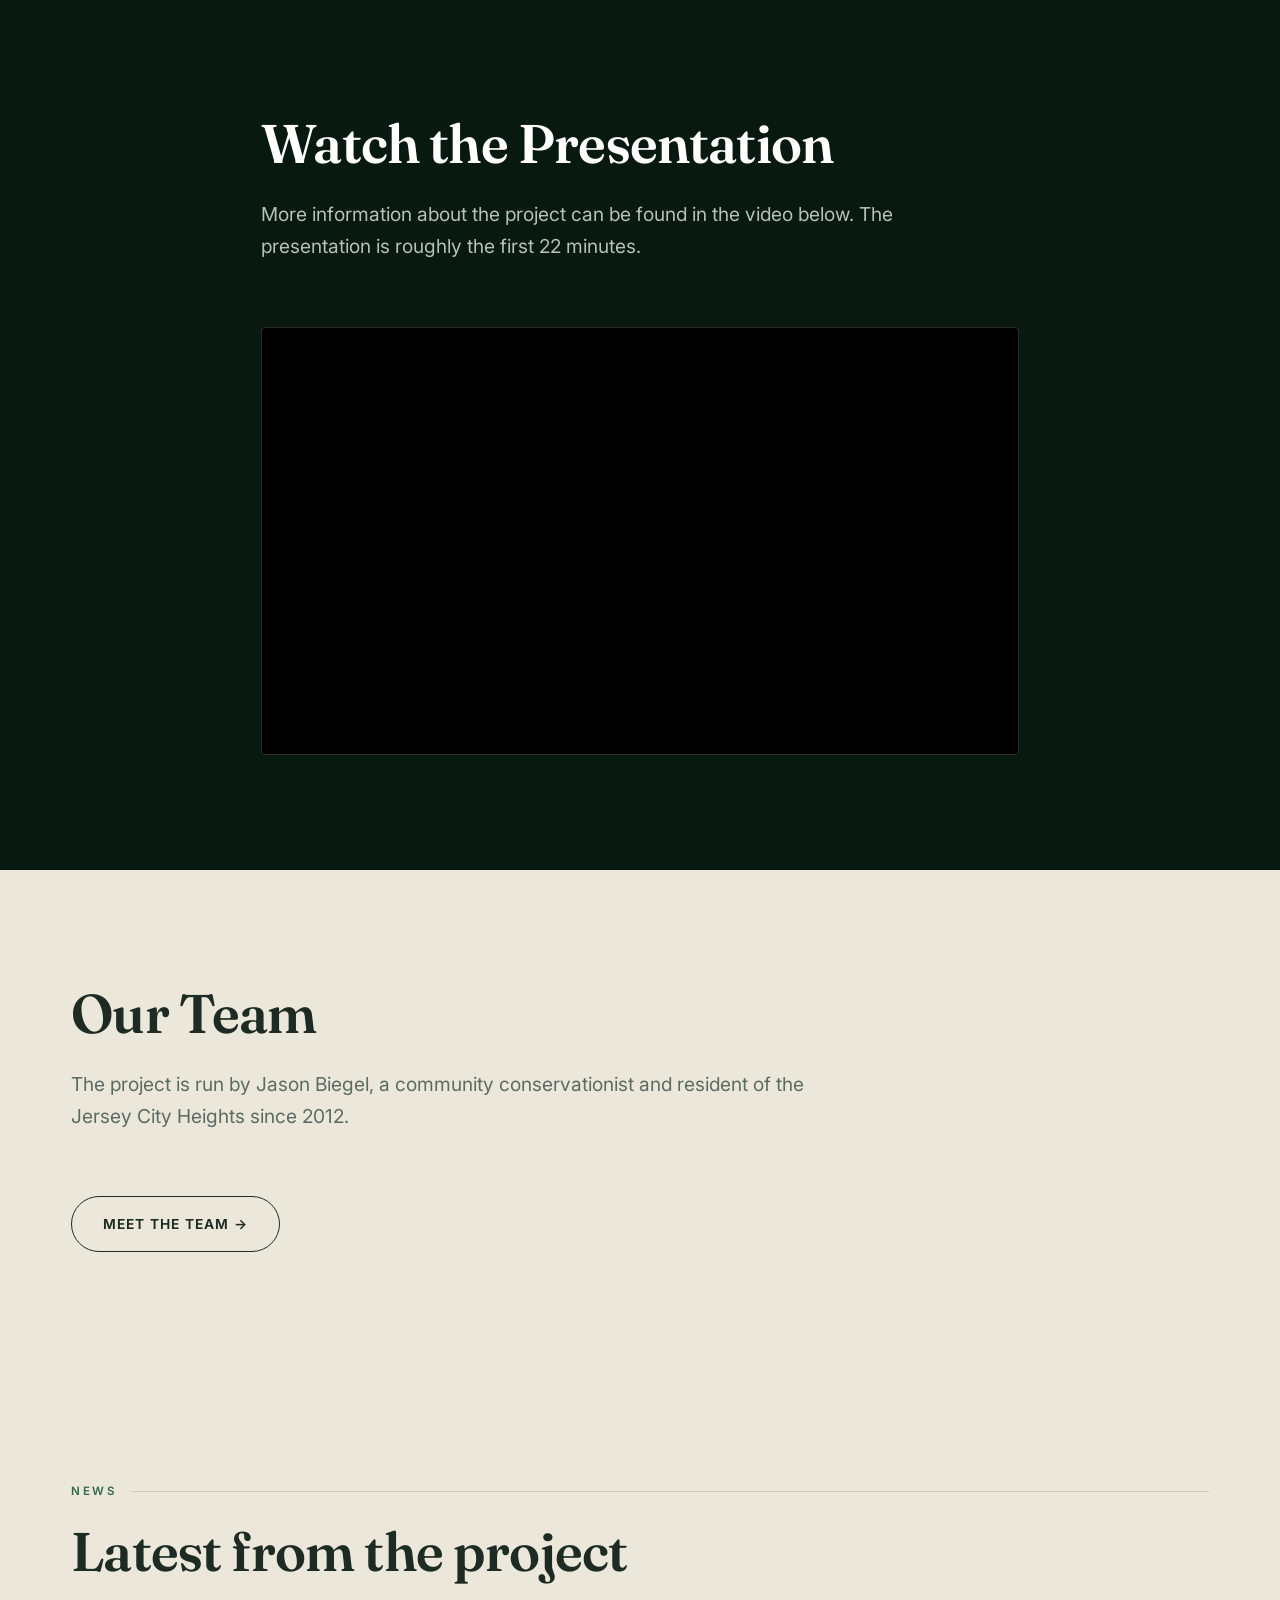
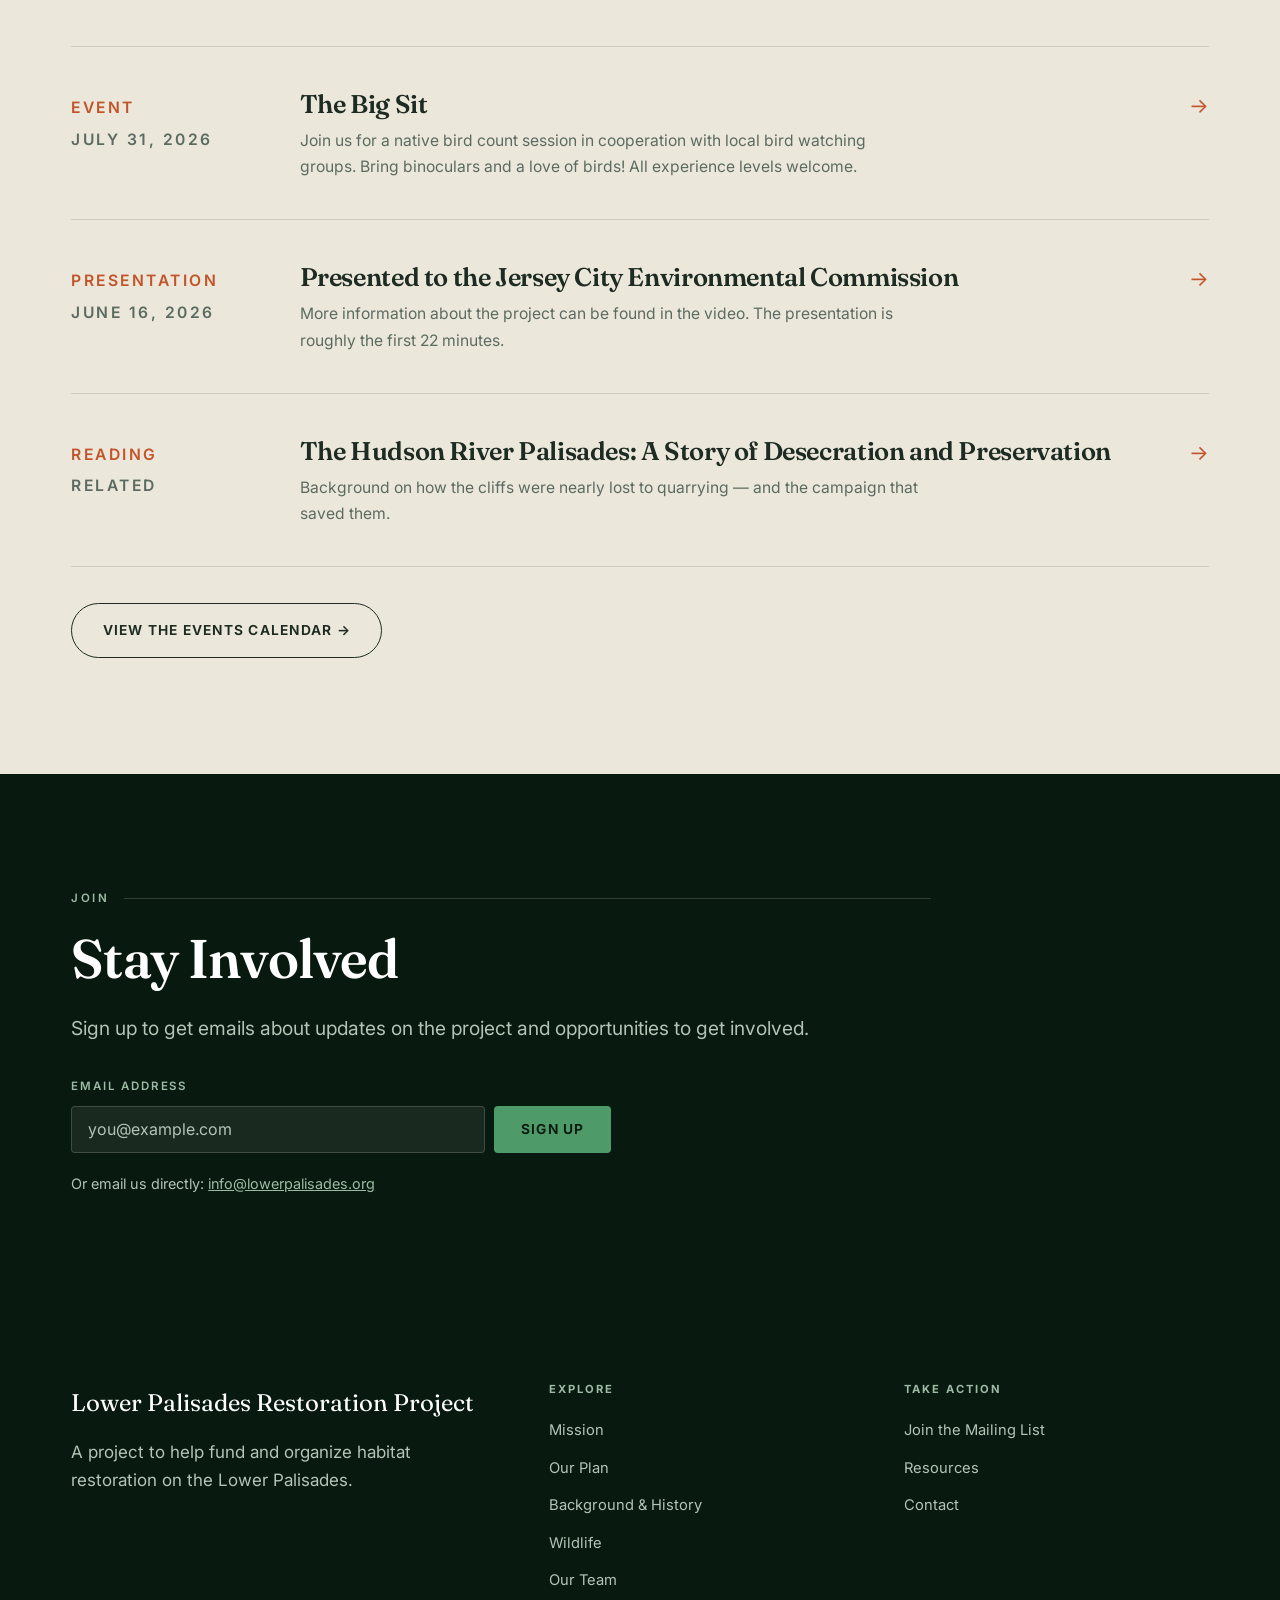
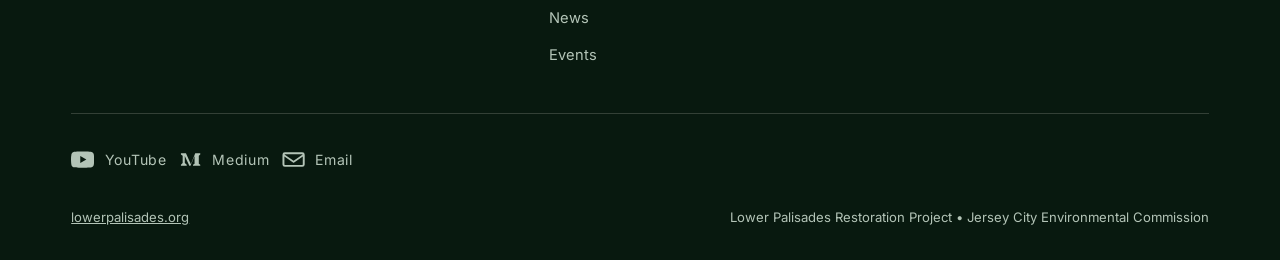
==== commit 8400eab0: "Add dedicated contact page Co-authored-by: Copilot App <223556219+Copilot@users.noreply.github.com>" ====
--- a/index.html
+++ b/index.html
@@ -36,7 +36,7 @@
                 <li><a href="people.html">Our Team</a></li>
                 <li><a href="events.html">Events</a></li>
                 <li><a href="resources.html">Resources</a></li>
-                <li><a href="mailto:info@lowerpalisades.org">Contact</a></li>
+                <li><a href="contact.html">Contact</a></li>
             </ul>
             <a href="#join" class="btn btn--solid nav-cta">Get Involved</a>
         </nav>
@@ -290,7 +290,7 @@
                 <ul>
                     <li><a href="#join">Join the Mailing List</a></li>
                     <li><a href="resources.html">Resources</a></li>
-                    <li><a href="mailto:info@lowerpalisades.org">Contact</a></li>
+                    <li><a href="contact.html">Contact</a></li>
                 </ul>
             </div>
         </div>
--- a/style.css
+++ b/style.css
@@ -270,7 +270,8 @@
     transition: background 0.35s var(--ease), box-shadow 0.35s var(--ease);
 }
 
-.masthead.is-stuck {
+.masthead.is-stuck,
+.masthead-solid .masthead {
     background: rgba(8, 25, 15, 0.94);
     backdrop-filter: blur(14px);
     box-shadow: 0 1px 0 var(--rule-invert);
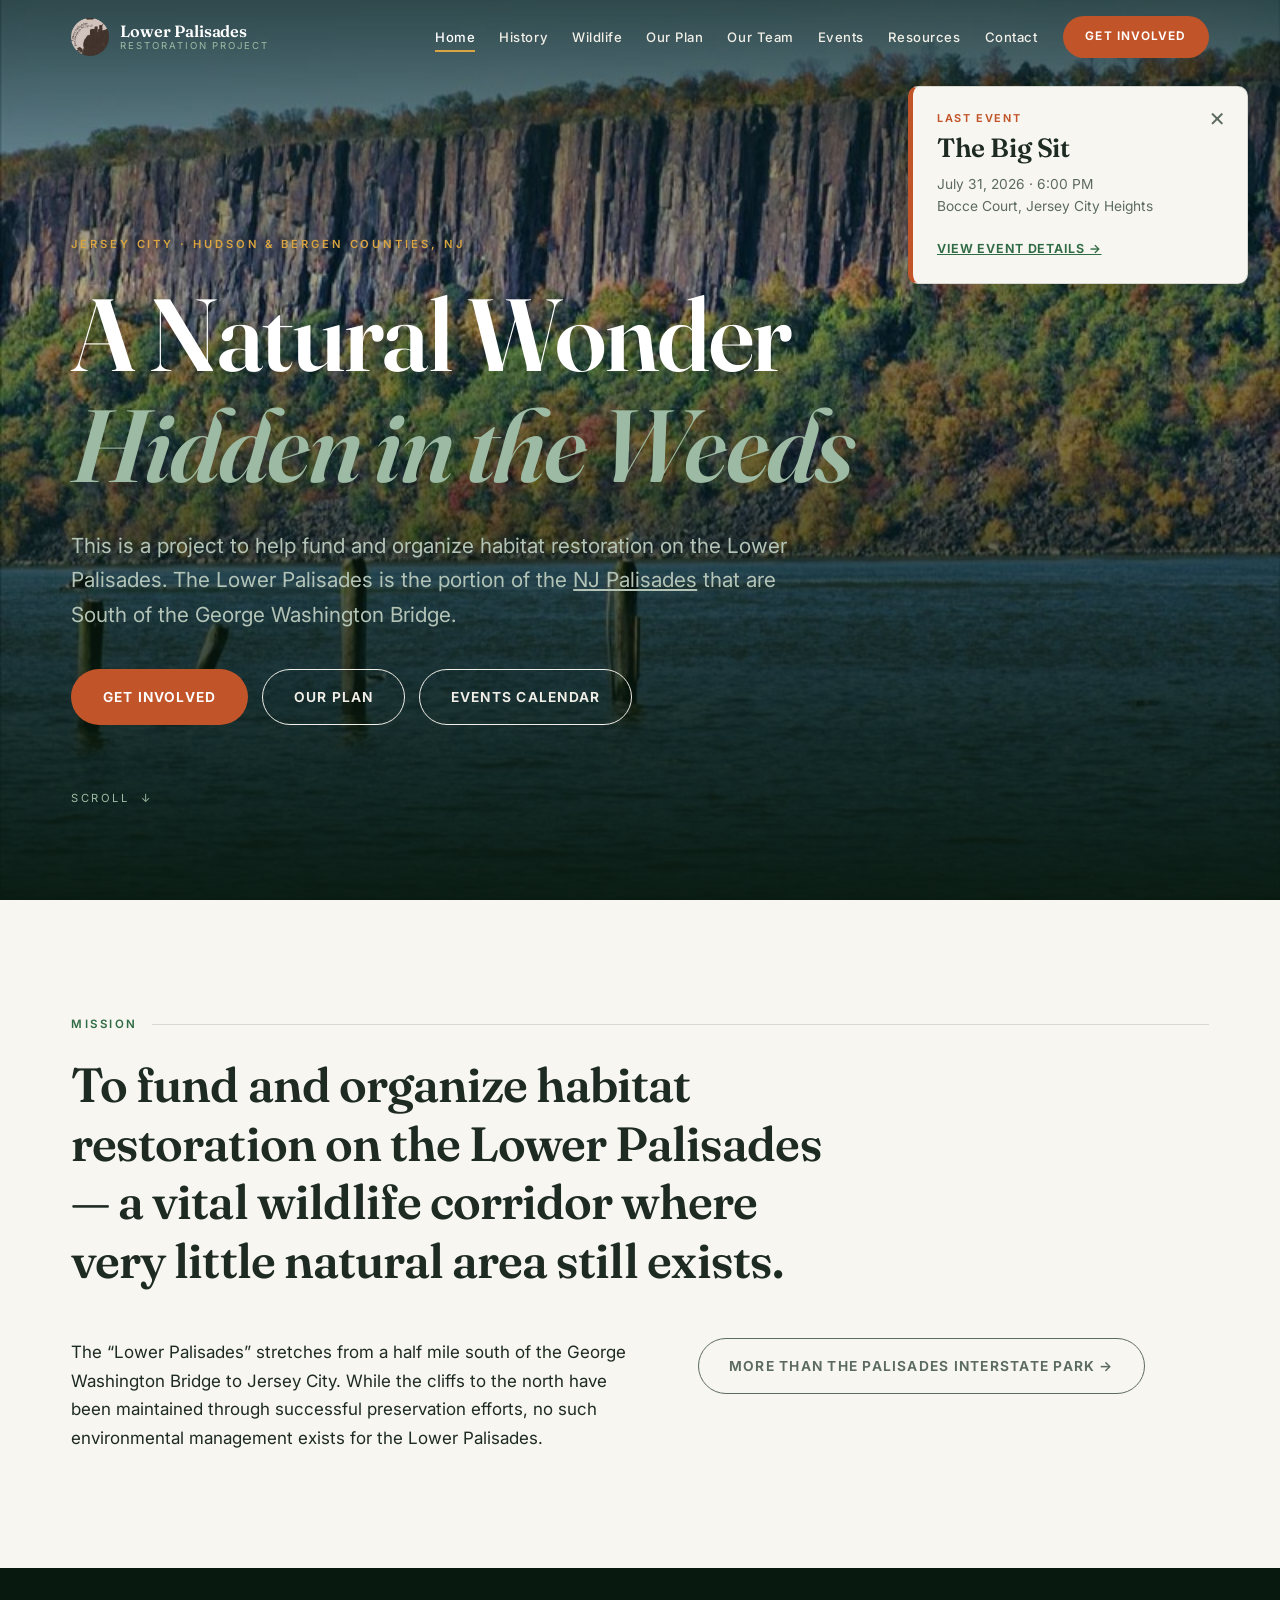
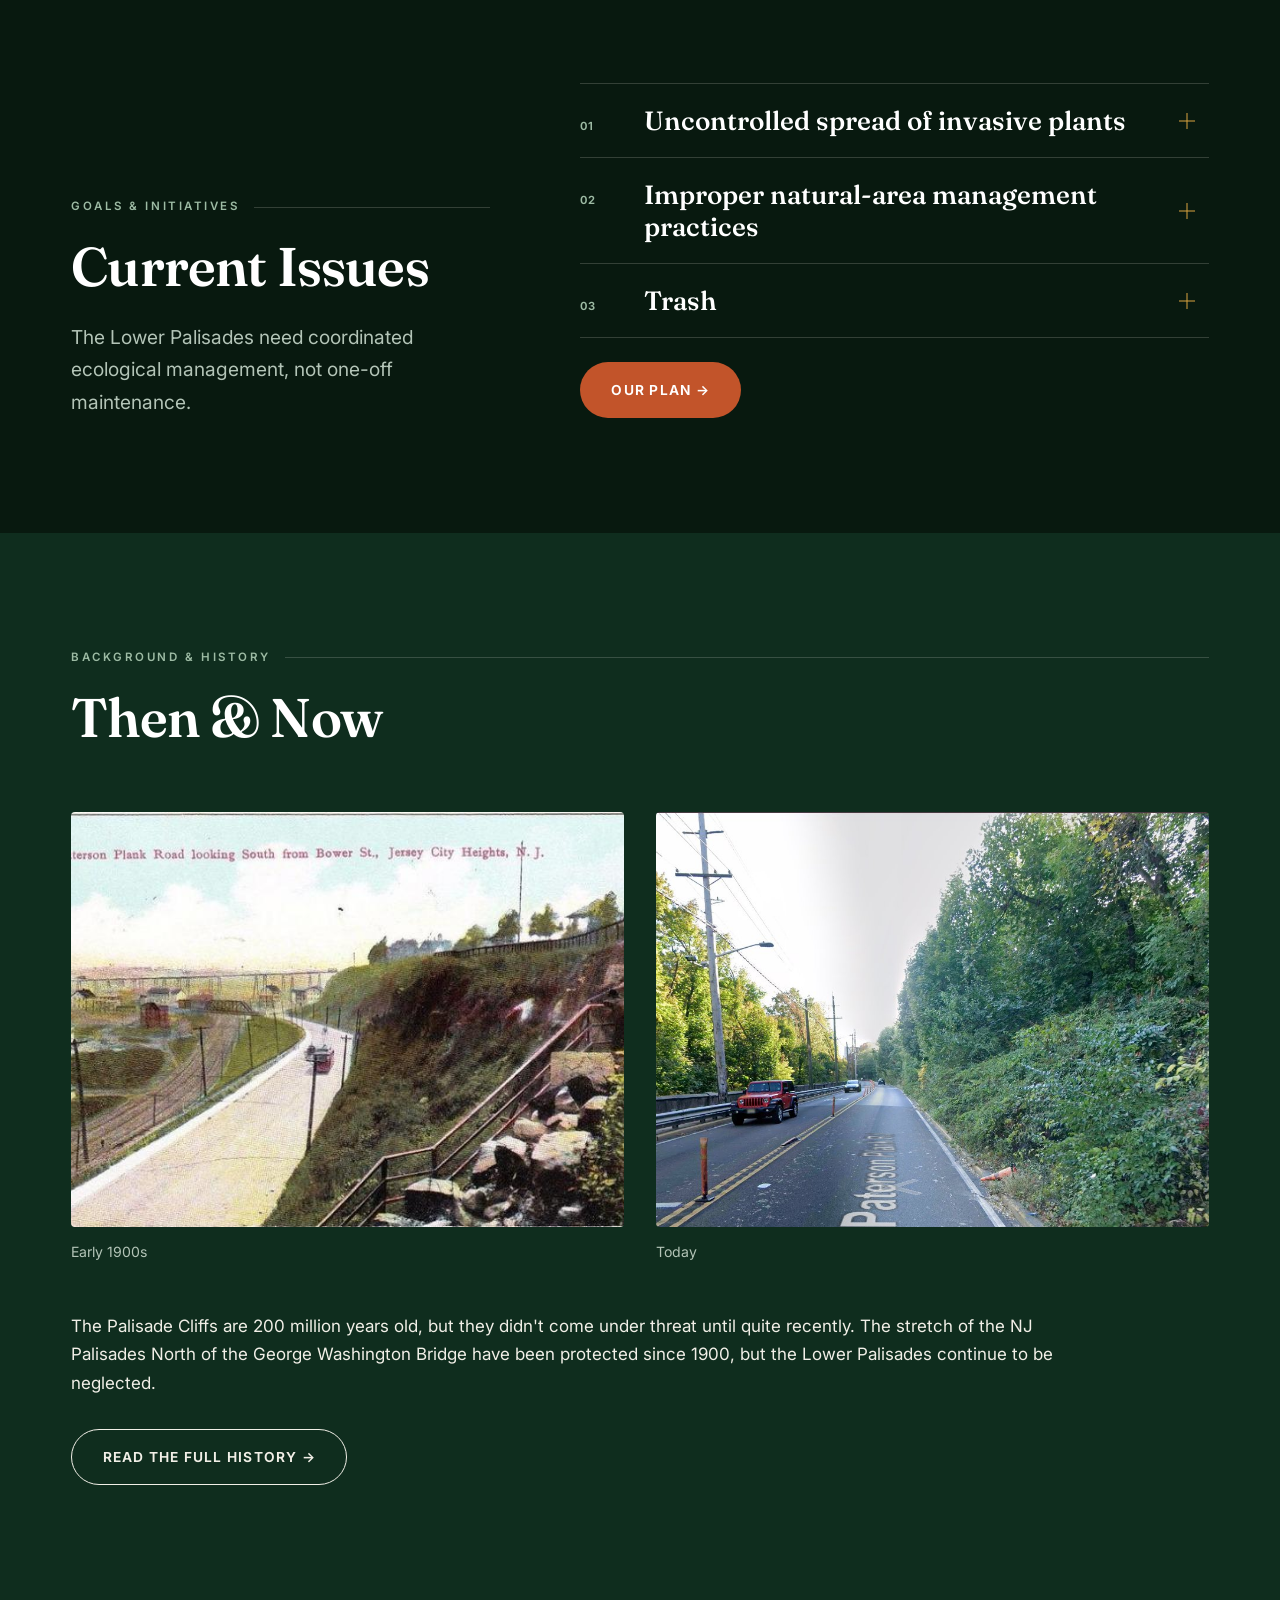
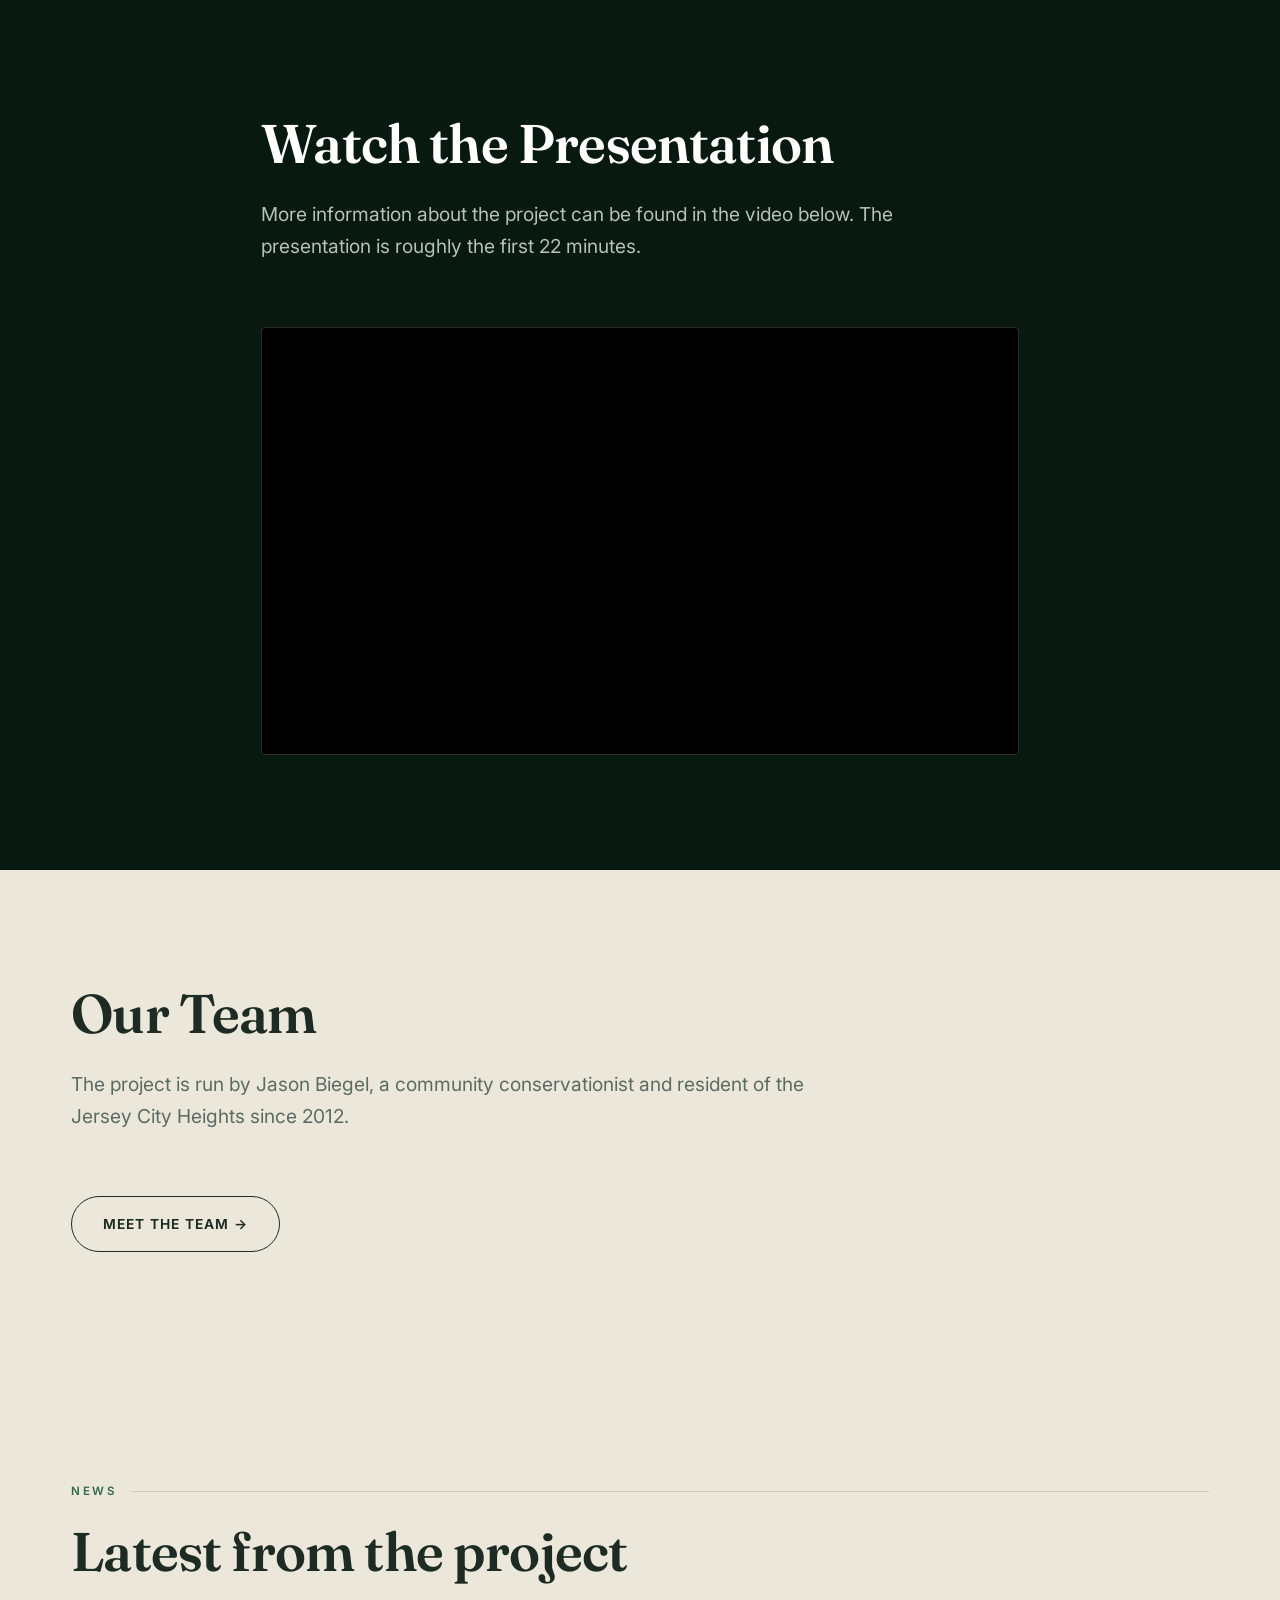
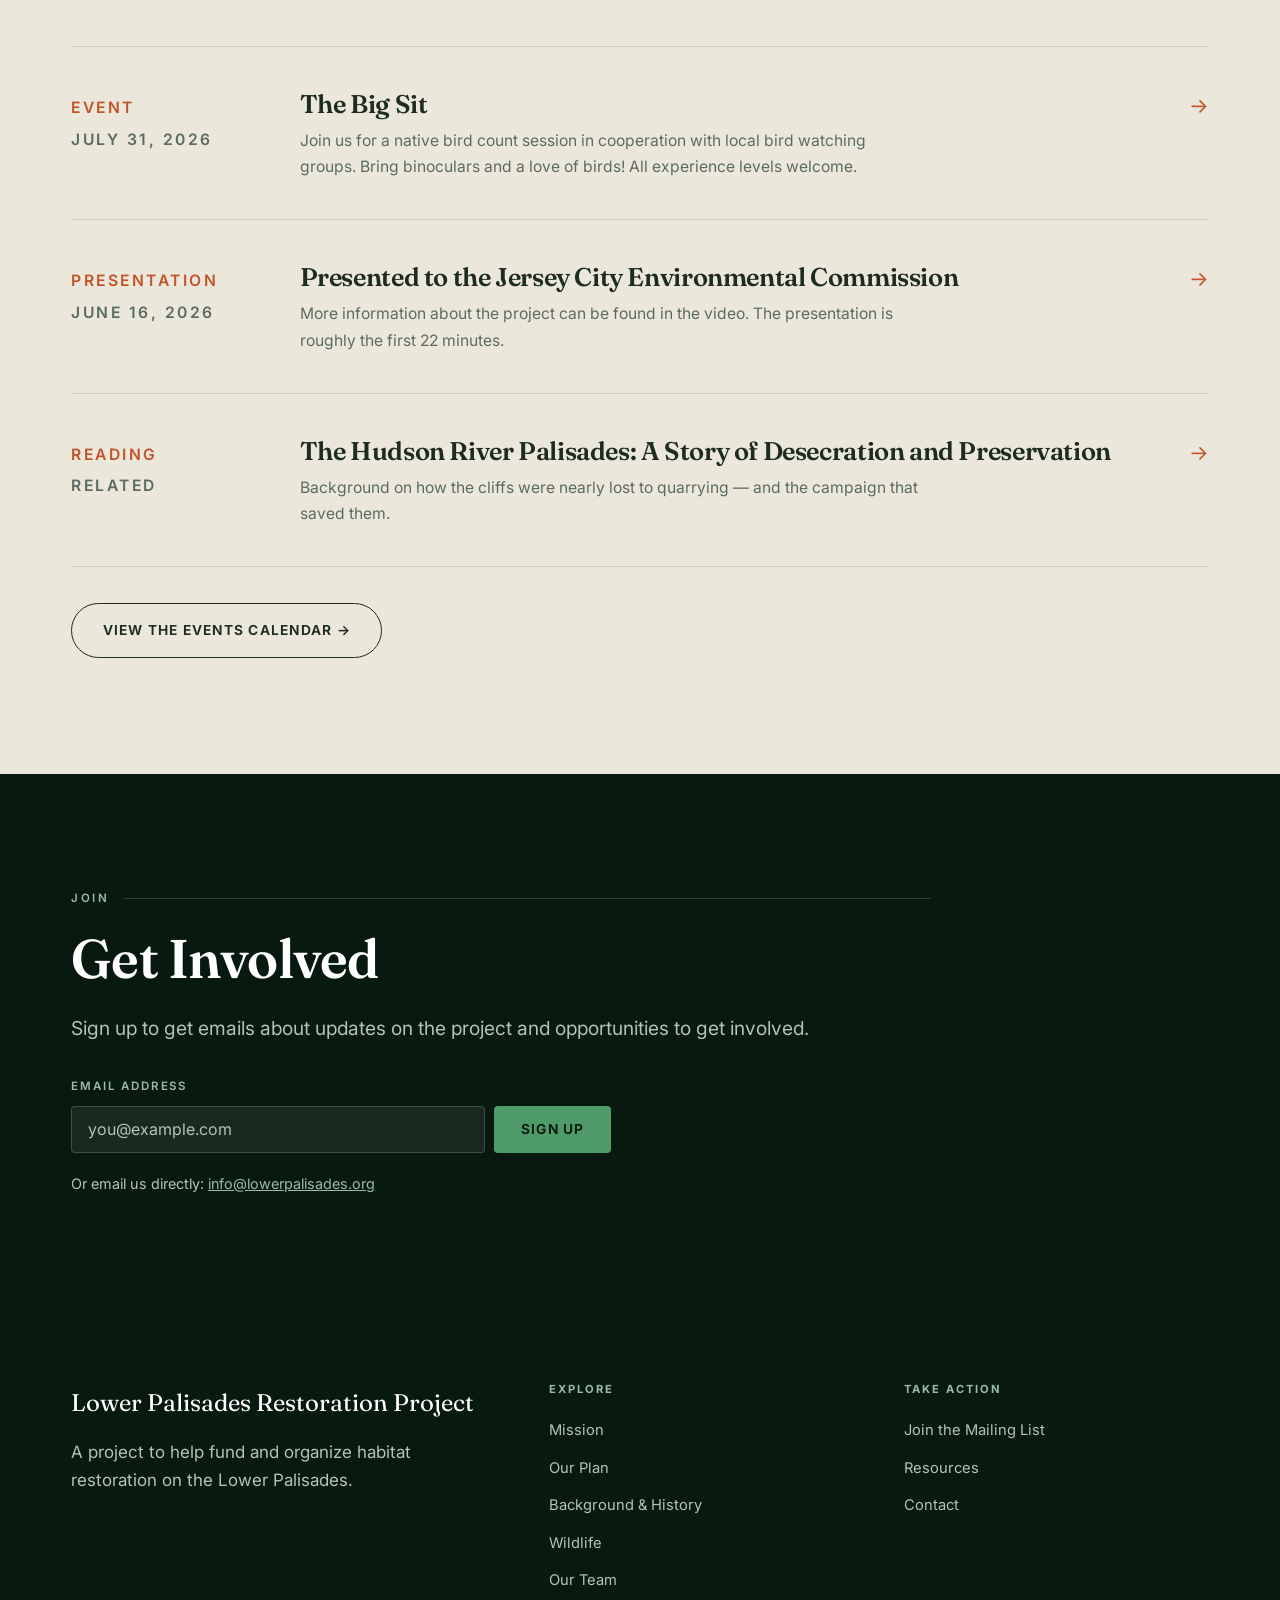
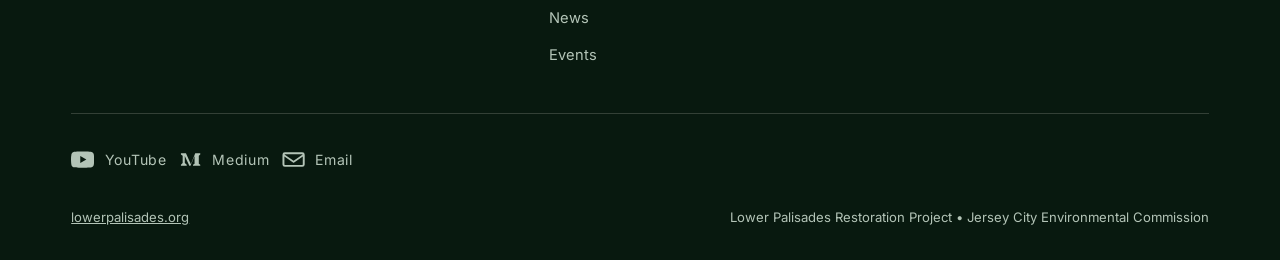
==== commit 62d1878f: "Route involvement links to mailing list Co-authored-by: Copilot App <223556219+Copilot@users.noreply" ====
--- a/index.html
+++ b/index.html
@@ -38,7 +38,7 @@
                 <li><a href="resources.html">Resources</a></li>
                 <li><a href="contact.html">Contact</a></li>
             </ul>
-            <a href="#join" class="btn btn--solid nav-cta">Get Involved</a>
+            <a href="contact.html" class="btn btn--solid nav-cta">Get Involved</a>
         </nav>
     </div>
 </header>
@@ -53,7 +53,7 @@
         <h1>A Natural Wonder <em>Hidden in the Weeds</em></h1>
         <p class="hero-lede">This is a project to help fund and organize habitat restoration on the Lower Palisades. The Lower Palisades is the portion of the <a href="https://www.britannica.com/place/The-Palisades">NJ Palisades</a> that are South of the George Washington Bridge.</p>
         <div class="btn-row">
-            <a href="#join" class="btn btn--solid">Get Involved</a>
+            <a href="contact.html" class="btn btn--solid">Get Involved</a>
             <a href="plan.html" class="btn btn--ghost">Our Plan</a>
             <a href="events.html" class="btn btn--ghost">Events Calendar</a>
         </div>
@@ -249,7 +249,7 @@
     <div class="shell reveal">
         <div class="split-text shell-narrow">
                 <p class="eyebrow">Join</p>
-                <h2 class="band-title">Stay Involved</h2>
+                <h2 class="band-title">Get Involved</h2>
                 <p class="band-intro">Sign up to get emails about updates on the project and opportunities to get involved.</p>
 
                 <form class="signup" action="https://lowerpalisades.us2.list-manage.com/subscribe/post?u=3729a6281c1b321b8a97585e9&amp;id=2f850af46c&amp;f_id=00a8c2e1f0" method="post" target="_blank">
--- a/style.css
+++ b/style.css
@@ -1597,6 +1597,10 @@
     max-width: 62rem;
 }
 
+.page-hero--centered {
+    text-align: center;
+}
+
 .page-hero .eyebrow {
     color: var(--sage);
 }
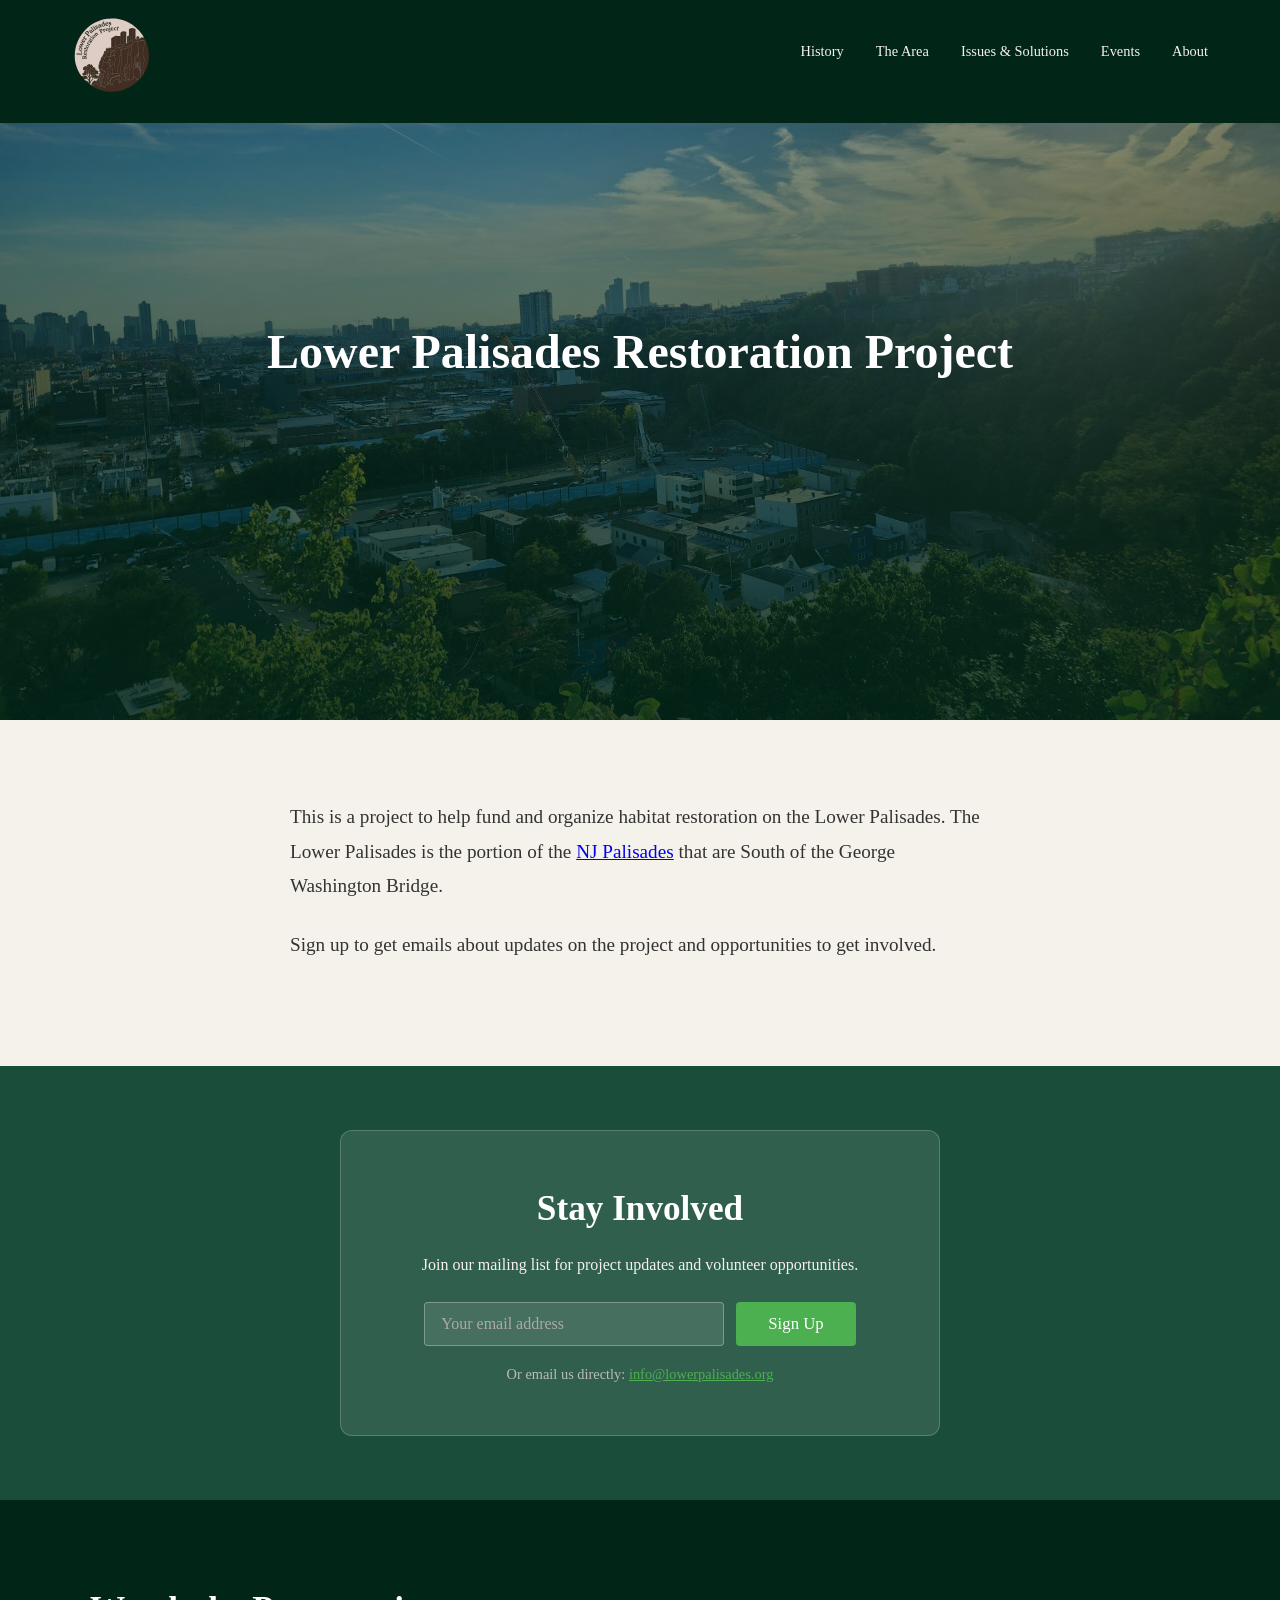
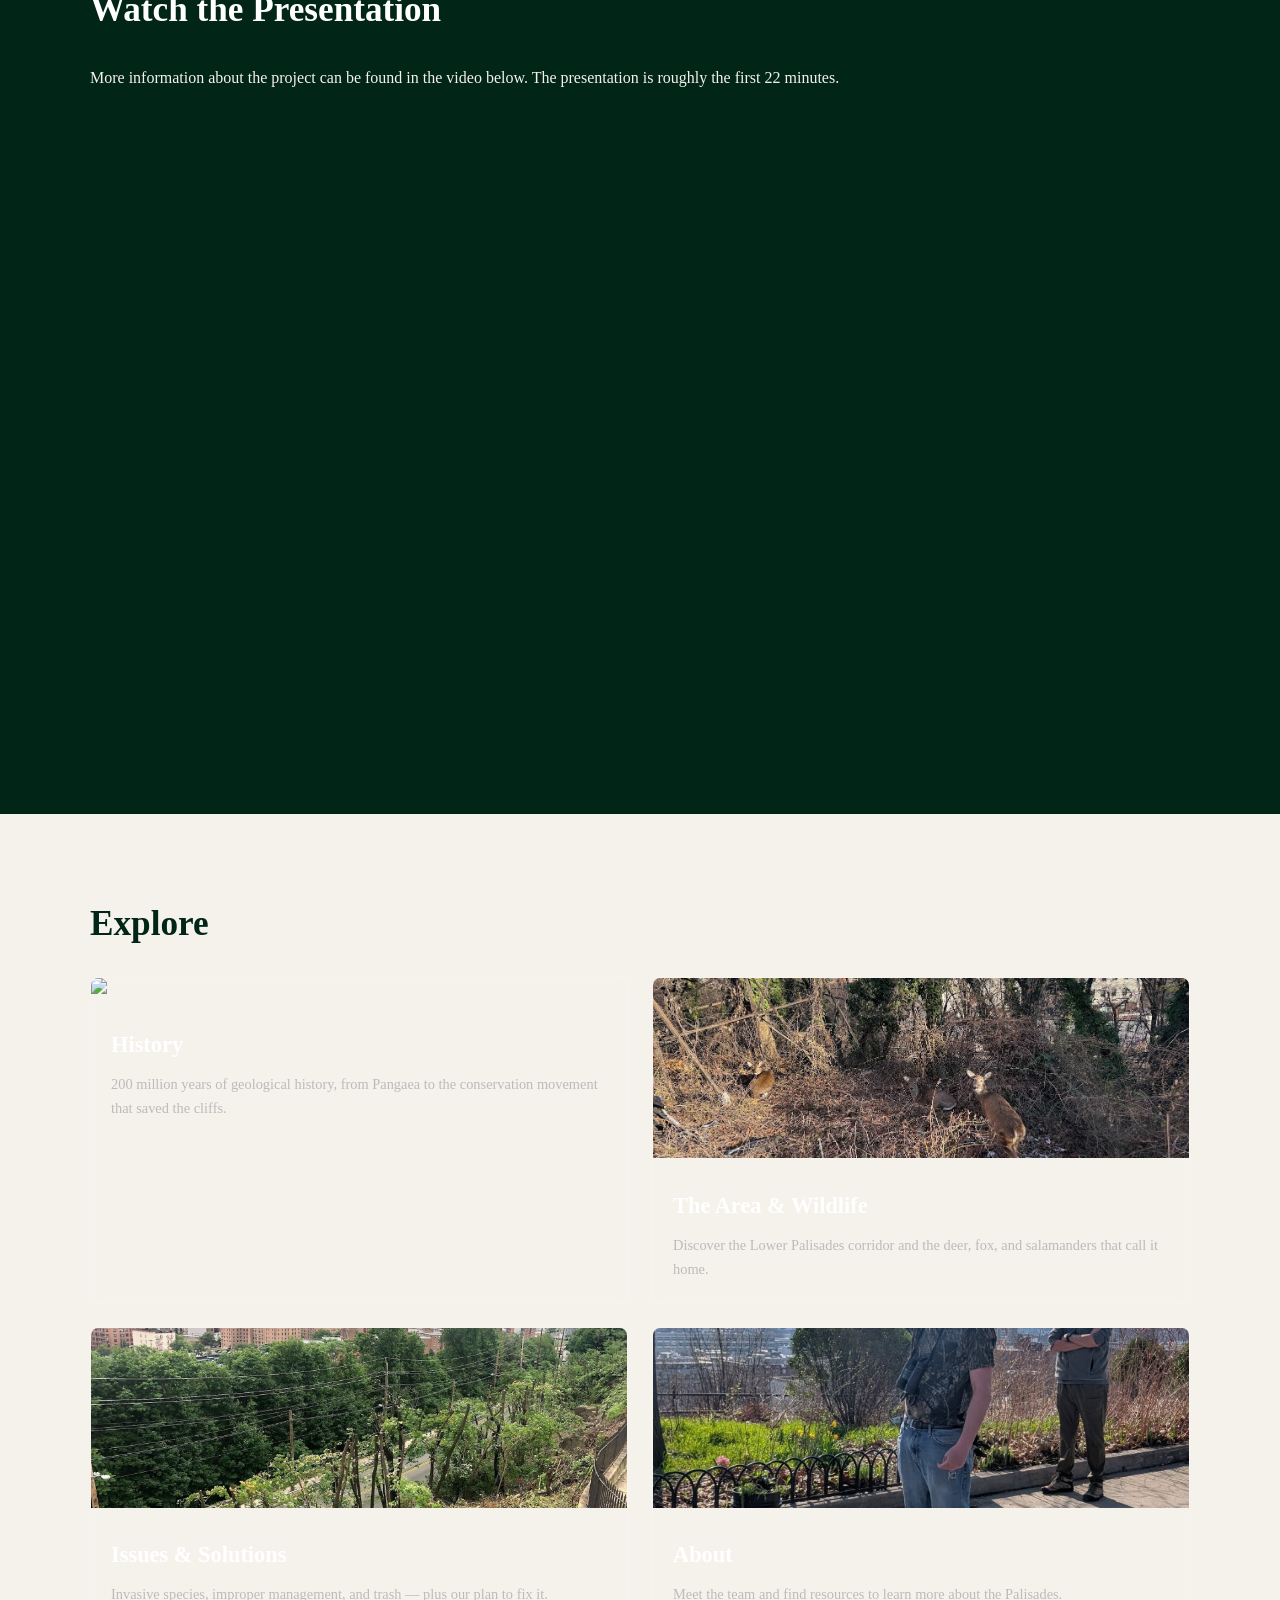
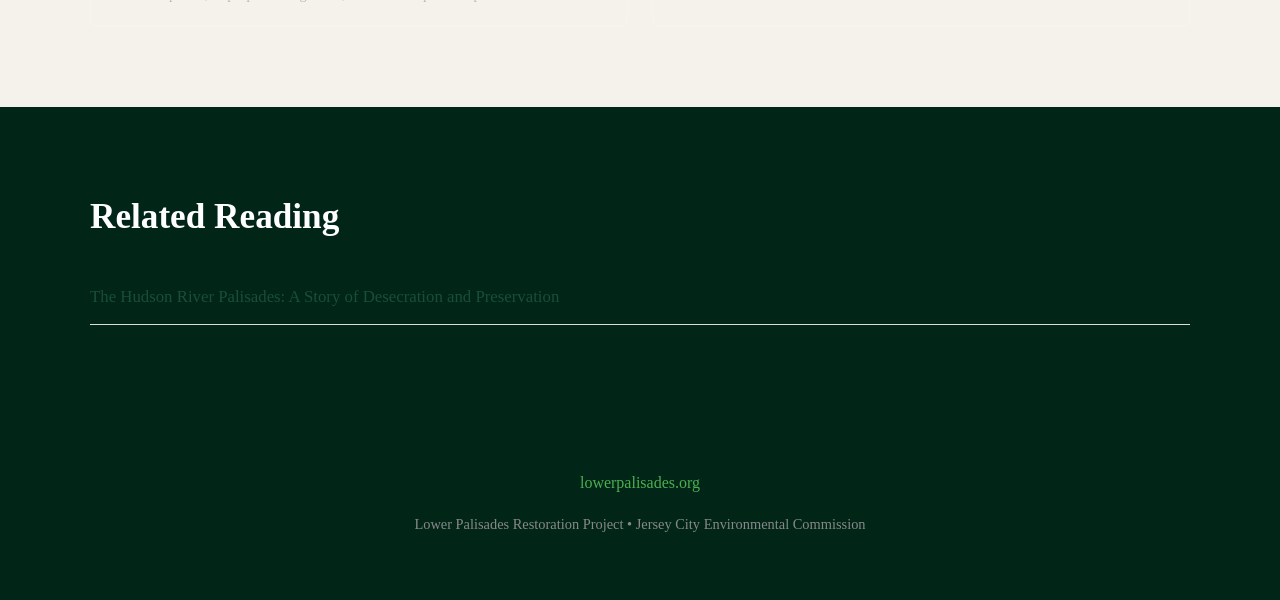
==== commit f2ba291b: "use logo, update about page" ====
--- a/index.html
+++ b/index.html
@@ -4,334 +4,119 @@
     <meta charset="UTF-8">
     <meta name="viewport" content="width=device-width, initial-scale=1.0">
     <title>Lower Palisades Restoration Project</title>
-    <meta name="description" content="A project to help fund and organize habitat restoration on the Lower Palisades &mdash; the portion of the NJ Palisades south of the George Washington Bridge.">
     <link rel="stylesheet" href="style.css">
-    <link rel="preconnect" href="https://fonts.googleapis.com">
-    <link rel="preconnect" href="https://fonts.gstatic.com" crossorigin>
-    <link href="https://fonts.googleapis.com/css2?family=Fraunces:ital,opsz,wght@0,9..144,400..700;1,9..144,400..600&family=Inter:wght@400;500;600;700&display=swap" rel="stylesheet">
 </head>
 <body>
+    <nav>
+        <div class="nav-container">
+            <a href="index.html" class="nav-brand">
+                <img src="images/logo.svg" alt="Lower Palisades Restoration Project" class="nav-logo">
+            </a>
+            <button class="nav-toggle" aria-label="Toggle navigation">
+                <span></span>
+                <span></span>
+                <span></span>
+            </button>
+            <ul class="nav-links">
+                <li><a href="history.html">History</a></li>
+                <li><a href="area.html">The Area</a></li>
+                <li><a href="issues.html">Issues &amp; Solutions</a></li>
+                <li><a href="events.html">Events</a></li>
+                <li><a href="about.html">About</a></li>
+            </ul>
+        </div>
+    </nav>
 
-<!-- ====================== MASTHEAD ====================== -->
-<header class="masthead" id="masthead">
-    <div class="masthead-inner">
-        <a href="#top" class="brand">
-            <img src="images/lower-palisades-logo.png" alt="">
-            <span class="brand-text">
-                <span class="brand-name">Lower Palisades</span>
-                <span class="brand-sub">Restoration Project</span>
-            </span>
-        </a>
+    <header class="hero">
+        <img src="images/hero.jpg" alt="Lower Palisades landscape" class="hero-img">
+        <div class="hero-overlay">
+            <h1>Lower Palisades Restoration Project</h1>
+        </div>
+    </header>
 
-        <button class="nav-toggle" id="navToggle" aria-label="Toggle navigation" aria-expanded="false" aria-controls="primaryNav">
-            <span></span><span></span><span></span>
-        </button>
+    <section class="section">
+        <div class="container">
+            <p class="lead-text">This is a project to help fund and organize habitat restoration on the Lower Palisades. The Lower Palisades is the portion of the <a href="https://www.britannica.com/place/The-Palisades">NJ Palisades</a> that are South of the George Washington Bridge.</p>
+            <p class="lead-text">Sign up to get emails about updates on the project and opportunities to get involved.</p>
+        </div>
+    </section>
 
-        <nav class="nav" id="primaryNav">
-            <ul class="nav-links">
-                <li><a href="index.html" class="is-active" aria-current="page">Home</a></li>
-                <li><a href="history.html">History</a></li>
-                <li><a href="wildlife.html">Wildlife</a></li>
-                <li><a href="plan.html">Our Plan</a></li>
-                <li><a href="people.html">Our Team</a></li>
-                <li><a href="events.html">Events</a></li>
-                <li><a href="resources.html">Resources</a></li>
-                <li><a href="contact.html">Contact</a></li>
-            </ul>
-            <a href="contact.html" class="btn btn--solid nav-cta">Get Involved</a>
-        </nav>
-    </div>
-</header>
-
-<!-- ====================== HERO ====================== -->
-<section class="hero" id="top">
-    <div class="hero-media">
-        <img src="images/palisades-history.jpg" alt="The Palisades cliffs above the Hudson River">
-    </div>
-    <div class="hero-inner">
-        <span class="hero-tag">Jersey City &middot; Hudson &amp; Bergen Counties, NJ</span>
-        <h1>A Natural Wonder <em>Hidden in the Weeds</em></h1>
-        <p class="hero-lede">This is a project to help fund and organize habitat restoration on the Lower Palisades. The Lower Palisades is the portion of the <a href="https://www.britannica.com/place/The-Palisades">NJ Palisades</a> that are South of the George Washington Bridge.</p>
-        <div class="btn-row">
-            <a href="contact.html" class="btn btn--solid">Get Involved</a>
-            <a href="plan.html" class="btn btn--ghost">Our Plan</a>
-            <a href="events.html" class="btn btn--ghost">Events Calendar</a>
-        </div>
-        <a href="#mission" class="hero-scroll">Scroll <span>&darr;</span></a>
-    </div>
-</section>
-
-<!-- ====================== 01 MISSION ====================== -->
-<section class="band band--paper" id="mission">
-    <div class="shell reveal">
-        <p class="eyebrow">Mission</p>
-        <h2 class="mission-statement">To fund and organize habitat restoration on the Lower Palisades &mdash; a vital wildlife corridor where very little natural area still exists.</h2>
-        <div class="mission-body">
-            <div>
-                <p>The &ldquo;Lower Palisades&rdquo; stretches from a half mile south of the George Washington Bridge to Jersey City. While the cliffs to the north have been maintained through successful preservation efforts, no such environmental management exists for the Lower Palisades.</p>
-            </div>
-            <div class="support">
-                <a href="history.html" class="btn btn--ghost">More than the Palisades Interstate Park &rarr;</a>
+    <section class="section signup-section">
+        <div class="container">
+            <div class="signup-box">
+                <h2>Stay Involved</h2>
+                <p>Join our mailing list for project updates and volunteer opportunities.</p>
+                <form class="signup-form" action="https://lowerpalisades.us2.list-manage.com/subscribe/post?u=3729a6281c1b321b8a97585e9&amp;id=2f850af46c&amp;f_id=00a8c2e1f0" method="post" target="_blank">
+                    <input type="email" name="EMAIL" placeholder="Your email address" required>
+                    <div aria-hidden="true" style="position: absolute; left: -5000px;"><input type="text" name="b_3729a6281c1b321b8a97585e9_2f850af46c" tabindex="-1" value=""></div>
+                    <button type="submit" class="btn">Sign Up</button>
+                </form>
+                <p class="signup-note">Or email us directly: <a href="mailto:info@lowerpalisades.org">info@lowerpalisades.org</a></p>
             </div>
         </div>
-    </div>
-</section>
+    </section>
 
-<!-- ====================== 03 GOALS / INITIATIVES ====================== -->
-<section class="band band--ink" id="initiatives">
-    <div class="shell reveal">
-        <div class="current-issues-layout">
-            <div>
-                <p class="eyebrow">Goals &amp; Initiatives</p>
-                <h2 class="band-title">Current Issues</h2>
-                <p class="band-intro">The Lower Palisades need coordinated ecological management, not one-off maintenance.</p>
-            </div>
-            <div class="issue-list-wrap">
-                <div class="issue-list">
-                    <details class="issue-detail">
-                        <summary>
-                            <span class="issue-number">01</span>
-                            <strong>Uncontrolled spread of invasive plants</strong>
-                            <span class="issue-toggle" aria-hidden="true"></span>
-                        </summary>
-                        <div class="issue-content">
-                            <p>Tree of Heaven, Kudzu, Japanese Knotweed, English Ivy, Norway Maple</p>
-                            <div class="invasive-gallery">
-                                <figure>
-                                    <img src="images/tree-of-heaven.jpg" alt="Tree of Heaven growing in Bloomfield, New Jersey" loading="lazy" decoding="async">
-                                    <figcaption>
-                                        Tree of Heaven &middot; Bloomfield, NJ
-                                        <small><a href="https://www.inaturalist.org/observations/387822810">Oliver Stringham / iNaturalist</a> &middot; CC BY</small>
-                                    </figcaption>
-                                </figure>
-                                <figure>
-                                    <img src="images/kudzu.jpg" alt="Kudzu growing at the edge of the Armory Lot in Jersey City" loading="lazy" decoding="async">
-                                    <figcaption>
-                                        Kudzu &middot; McGinley Square, Jersey City
-                                        <small><a href="https://www.inaturalist.org/observations/366908135">kswydner / iNaturalist</a> &middot; CC BY-NC</small>
-                                    </figcaption>
-                                </figure>
-                            </div>
-                        </div>
-                    </details>
-                    <details class="issue-detail">
-                        <summary>
-                            <span class="issue-number">02</span>
-                            <strong>Improper natural-area management practices</strong>
-                            <span class="issue-toggle" aria-hidden="true"></span>
-                        </summary>
-                        <div class="issue-content issue-content--media">
-                            <p>Just topping plants when they block visibility of roadways and skylines.</p>
-                            <figure>
-                                <img src="images/topped-trees.jpg" alt="Topped trees below Riverview Park" loading="lazy" decoding="async">
-                                <figcaption>Topped trees below Riverview Park<small>July 2021</small></figcaption>
-                            </figure>
-                        </div>
-                    </details>
-                    <details class="issue-detail">
-                        <summary>
-                            <span class="issue-number">03</span>
-                            <strong>Trash</strong>
-                            <span class="issue-toggle" aria-hidden="true"></span>
-                        </summary>
-                        <div class="issue-content issue-content--media">
-                            <p>Dumping and encampments in difficult areas to clean.</p>
-                            <figure>
-                                <img src="images/trash.jpg" alt="Trash below Riverview Park" loading="lazy" decoding="async">
-                                <figcaption>Trash below Riverview Park<small>May 2026</small></figcaption>
-                            </figure>
-                        </div>
-                    </details>
-                </div>
-                <div class="btn-row">
-                    <a href="plan.html" class="btn btn--solid">Our Plan &rarr;</a>
-                </div>
+    <section class="section section-dark">
+        <div class="container">
+            <h2>Watch the Presentation</h2>
+            <p>More information about the project can be found in the video below. The presentation is roughly the first 22 minutes.</p>
+            <div class="video-wrapper">
+                <iframe src="https://www.youtube.com/embed/b3LrMkUena8" title="Lower Palisades Restoration Project Presentation" frameborder="0" allow="accelerometer; autoplay; clipboard-write; encrypted-media; gyroscope; picture-in-picture" allowfullscreen></iframe>
             </div>
         </div>
-    </div>
-</section>
+    </section>
 
-<!-- ====================== BACKGROUND / HISTORY ====================== -->
-<section class="band band--forest" id="history">
-    <div class="shell reveal">
-        <div class="band-head">
-            <p class="eyebrow">Background &amp; History</p>
-            <h2 class="band-title">Then &amp; Now</h2>
-        </div>
-
-        <div class="figure-grid">
-            <figure>
-                <img src="images/riverview-old.jpg" alt="Below Riverview Park in the early 1900s" loading="lazy" decoding="async">
-                <figcaption>Early 1900s</figcaption>
-            </figure>
-            <figure>
-                <img src="images/riverview-today.jpg" alt="Below Riverview Park today" loading="lazy" decoding="async">
-                <figcaption>Today</figcaption>
-            </figure>
-        </div>
-
-        <div class="split-text history-summary">
-            <p>The Palisade Cliffs are 200 million years old, but they didn't come under threat until quite recently. The stretch of the NJ Palisades North of the George Washington Bridge have been protected since 1900, but the Lower Palisades continue to be neglected.</p>
-            <p class="btn-row" style="margin-top:2rem;">
-                <a href="history.html" class="btn btn--ghost">Read The Full History &rarr;</a>
-            </p>
-        </div>
-    </div>
-</section>
-
-<section class="band band--ink">
-    <div class="shell shell-narrow reveal">
-        <div class="band-head">
-            <h2 class="band-title">Watch the Presentation</h2>
-            <p class="band-intro">More information about the project can be found in the video below. The presentation is roughly the first 22 minutes.</p>
-        </div>
-        <div class="video-frame">
-            <iframe src="https://www.youtube.com/embed/b3LrMkUena8" title="Lower Palisades Restoration Project Presentation" allow="accelerometer; autoplay; clipboard-write; encrypted-media; gyroscope; picture-in-picture" allowfullscreen></iframe>
-        </div>
-    </div>
-</section>
-
-<!-- ====================== PERSONNEL ====================== -->
-<section class="band band--bone" id="people">
-    <div class="shell reveal">
-        <div class="band-head">
-            <h2 class="band-title">Our Team</h2>
-            <p class="band-intro">The project is run by Jason Biegel, a community conservationist and resident of the Jersey City Heights since 2012.</p>
-        </div>
-        <div class="btn-row">
-            <a href="people.html" class="btn btn--ghost">Meet the team &rarr;</a>
-        </div>
-    </div>
-</section>
-
-<!-- ====================== NEWS ====================== -->
-<section class="band band--bone" id="news">
-    <div class="shell reveal">
-        <div class="band-head">
-            <p class="eyebrow">News</p>
-            <h2 class="band-title">Latest from the project</h2>
-        </div>
-
-        <div class="news-list">
-            <a class="news-item" href="big-sit.html">
-                <p class="news-meta"><span class="news-kind">Event</span>July 31, 2026</p>
-                <div>
-                    <h3>The Big Sit</h3>
-                    <p>Join us for a native bird count session in cooperation with local bird watching groups. Bring binoculars and a love of birds! All experience levels welcome.</p>
-                </div>
-                <span class="news-arrow">&rarr;</span>
-            </a>
-            <a class="news-item" href="https://www.youtube.com/watch?v=b3LrMkUena8">
-                <p class="news-meta"><span class="news-kind">Presentation</span>June 16, 2026</p>
-                <div>
-                    <h3>Presented to the Jersey City Environmental Commission</h3>
-                    <p>More information about the project can be found in the video. The presentation is roughly the first 22 minutes.</p>
-                </div>
-                <span class="news-arrow">&rarr;</span>
-            </a>
-            <a class="news-item" href="https://betterwaterfront.org/the-hudson-river-palisades-a-story-of-desecration-and-preservation/">
-                <p class="news-meta"><span class="news-kind">Reading</span>Related</p>
-                <div>
-                    <h3>The Hudson River Palisades: A Story of Desecration and Preservation</h3>
-                    <p>Background on how the cliffs were nearly lost to quarrying &mdash; and the campaign that saved them.</p>
-                </div>
-                <span class="news-arrow">&rarr;</span>
-            </a>
-        </div>
-        <div class="btn-row">
-            <a href="events.html" class="btn btn--ghost">View the events calendar &rarr;</a>
-        </div>
-    </div>
-</section>
-
-<!-- ====================== JOIN ====================== -->
-<section class="band band--ink" id="join">
-    <div class="shell reveal">
-        <div class="split-text shell-narrow">
-                <p class="eyebrow">Join</p>
-                <h2 class="band-title">Get Involved</h2>
-                <p class="band-intro">Sign up to get emails about updates on the project and opportunities to get involved.</p>
-
-                <form class="signup" action="https://lowerpalisades.us2.list-manage.com/subscribe/post?u=3729a6281c1b321b8a97585e9&amp;id=2f850af46c&amp;f_id=00a8c2e1f0" method="post" target="_blank">
-                    <label class="signup-label" for="signup-email">Email address</label>
-                    <div class="signup-row">
-                        <input type="email" id="signup-email" name="EMAIL" placeholder="you@example.com" required>
-                        <div class="hp" aria-hidden="true"><input type="text" name="b_3729a6281c1b321b8a97585e9_2f850af46c" tabindex="-1" value=""></div>
-                        <button type="submit" class="btn btn--leaf">Sign Up</button>
+    <section class="section">
+        <div class="container">
+            <h2>Explore</h2>
+            <div class="nav-cards">
+                <a href="history.html" class="nav-card">
+                    <img src="images/palisades-history.png" alt="Palisades history">
+                    <div class="nav-card-body">
+                        <h3>History</h3>
+                        <p>200 million years of geological history, from Pangaea to the conservation movement that saved the cliffs.</p>
                     </div>
-                </form>
-                <p class="signup-note">Or email us directly: <a href="mailto:info@lowerpalisades.org">info@lowerpalisades.org</a></p>
-        </div>
-    </div>
-</section>
-
-<!-- ====================== FOOTER ====================== -->
-<footer class="site-footer">
-    <div class="shell">
-        <div class="footer-top">
-            <div class="footer-intro">
-                <p class="footer-mark">Lower Palisades Restoration Project</p>
-                <p>A project to help fund and organize habitat restoration on the Lower Palisades.</p>
-            </div>
-            <div class="footer-col">
-                <h4>Explore</h4>
-                <ul>
-                    <li><a href="#mission">Mission</a></li>
-                    <li><a href="plan.html">Our Plan</a></li>
-                    <li><a href="history.html">Background &amp; History</a></li>
-                    <li><a href="wildlife.html">Wildlife</a></li>
-                    <li><a href="people.html">Our Team</a></li>
-                    <li><a href="#news">News</a></li>
-                    <li><a href="events.html">Events</a></li>
-                </ul>
-            </div>
-            <div class="footer-col">
-                <h4>Take Action</h4>
-                <ul>
-                    <li><a href="#join">Join the Mailing List</a></li>
-                    <li><a href="resources.html">Resources</a></li>
-                    <li><a href="contact.html">Contact</a></li>
-                </ul>
+                </a>
+                <a href="area.html" class="nav-card">
+                    <img src="images/deer.jpg" alt="Wildlife on the Palisades">
+                    <div class="nav-card-body">
+                        <h3>The Area &amp; Wildlife</h3>
+                        <p>Discover the Lower Palisades corridor and the deer, fox, and salamanders that call it home.</p>
+                    </div>
+                </a>
+                <a href="issues.html" class="nav-card">
+                    <img src="images/topped-trees.jpg" alt="Current issues">
+                    <div class="nav-card-body">
+                        <h3>Issues &amp; Solutions</h3>
+                        <p>Invasive species, improper management, and trash &mdash; plus our plan to fix it.</p>
+                    </div>
+                </a>
+                <a href="about.html" class="nav-card">
+                    <img src="images/jason-biegel.jpg" alt="About the project">
+                    <div class="nav-card-body">
+                        <h3>About</h3>
+                        <p>Meet the team and find resources to learn more about the Palisades.</p>
+                    </div>
+                </a>
             </div>
         </div>
-        <div class="social-row footer-socials" aria-label="Follow and contact us">
-            <a class="social-chip" href="https://www.youtube.com/watch?v=b3LrMkUena8" aria-label="Lower Palisades on YouTube">
-                <svg viewBox="0 0 24 24" aria-hidden="true">
-                    <path d="M23.5 6.2a3 3 0 0 0-2.1-2.1C19.5 3.6 12 3.6 12 3.6s-7.5 0-9.4.5A3 3 0 0 0 .5 6.2 31 31 0 0 0 0 12a31 31 0 0 0 .5 5.8 3 3 0 0 0 2.1 2.1c1.9.5 9.4.5 9.4.5s7.5 0 9.4-.5a3 3 0 0 0 2.1-2.1A31 31 0 0 0 24 12a31 31 0 0 0-.5-5.8ZM9.6 15.6V8.4l6.3 3.6-6.3 3.6Z"/>
-                </svg>
-                <span>YouTube</span>
-            </a>
-            <a class="social-chip" href="https://jasonbiegel.medium.com/" aria-label="Jason Biegel on Medium">
-                <svg viewBox="0 0 24 24" aria-hidden="true">
-                    <path d="M2 5.5h5.2l5.1 11.2 4.5-11.2H22v1.2l-1.5 1.2v8.3l1.5 1.2v1.1h-7.5v-1.1l1.6-1.2V8.4l-4.2 10.1h-1.2L6 8.4v7l2 2v1.1H2v-1.1l1.8-2V8L2 6.7V5.5Z"/>
-                </svg>
-                <span>Medium</span>
-            </a>
-            <a class="social-chip" href="mailto:info@lowerpalisades.org" aria-label="Email Lower Palisades">
-                <svg viewBox="0 0 24 24" aria-hidden="true">
-                    <path d="M3 4.5h18a2.5 2.5 0 0 1 2.5 2.5v10a2.5 2.5 0 0 1-2.5 2.5H3A2.5 2.5 0 0 1 .5 17V7A2.5 2.5 0 0 1 3 4.5Zm18 2H3a.5.5 0 0 0-.4.2L12 13.2l9.4-6.5a.5.5 0 0 0-.4-.2Zm.5 2.4-8.9 6.2a1 1 0 0 1-1.2 0L2.5 8.9V17a.5.5 0 0 0 .5.5h18a.5.5 0 0 0 .5-.5V8.9Z"/>
-                </svg>
-                <span>Email</span>
-            </a>
+    </section>
+
+    <section class="section section-dark">
+        <div class="container">
+            <h2>Related Reading</h2>
+            <ul class="resources-list">
+                <li><a href="https://betterwaterfront.org/the-hudson-river-palisades-a-story-of-desecration-and-preservation/">The Hudson River Palisades: A Story of Desecration and Preservation</a></li>
+            </ul>
         </div>
-        <div class="footer-bottom">
+    </section>
+
+    <footer>
+        <div class="container">
             <p><a href="https://lowerpalisades.org">lowerpalisades.org</a></p>
-            <p>Lower Palisades Restoration Project &bull; Jersey City Environmental Commission</p>
+            <p class="footer-note">Lower Palisades Restoration Project &bull; Jersey City Environmental Commission</p>
         </div>
-    </div>
-</footer>
-
-<aside class="event-popup" id="eventPopup" aria-labelledby="eventPopupTitle" hidden>
-    <button class="event-popup-close" type="button" id="dismissEventPopup" aria-label="Dismiss event">&times;</button>
-    <p class="event-popup-label" id="eventPopupLabel"></p>
-    <h2 id="eventPopupTitle"></h2>
-    <p class="event-popup-details">
-        <span id="eventPopupDate"></span>
-        <span id="eventPopupLocation"></span>
-    </p>
-    <a class="event-popup-link" href="events.html">View event details &rarr;</a>
-</aside>
-
-<script src="nav.js"></script>
+    </footer>
+    <script src="nav.js"></script>
 </body>
-</html>+</html>
--- a/style.css
+++ b/style.css
@@ -1,2097 +1,806 @@
-/* ==========================================================================
-   Lower Palisades Restoration Project
-   ========================================================================== */
-
-/* --- Reset ---------------------------------------------------------------- */
-*,
-*::before,
-*::after {
+* {
     margin: 0;
     padding: 0;
     box-sizing: border-box;
 }
 
-/* --- Tokens --------------------------------------------------------------- */
 :root {
-    --ink: #08190f;
-    --forest: #0f2d1e;
-    --moss: #2f6b45;
-    --fern: #4e9a68;
-    --sage: #9dbba4;
-    --bone: #ece7db;
-    --paper: #f8f6f0;
+    --green-dark: #012618;
+    --green-mid: #1a4d3a;
+    --green-light: #2d7a5c;
+    --green-accent: #4caf50;
+    --cream: #f5f2eb;
     --white: #ffffff;
-    --clay: #c2542a;
-    --clay-bright: #e0703c;
-    --gold: #d9a441;
-
-    --text: #1d2b22;
-    --text-muted: #5c6b61;
-    --text-invert: #f1efe7;
-    --text-invert-muted: #b3c4b7;
-
-    --rule: rgba(15, 45, 30, 0.14);
-    --rule-invert: rgba(241, 239, 231, 0.18);
-
-    --font-display: "Fraunces", "Iowan Old Style", Georgia, serif;
-    --font-body: "Inter", -apple-system, BlinkMacSystemFont, "Segoe UI", Roboto, sans-serif;
-
-    --shell: 1240px;
-    --gutter: clamp(1.25rem, 4vw, 3.5rem);
-    --band: clamp(4.5rem, 9vw, 8.5rem);
-    --nav-h: 74px;
-
-    --ease: cubic-bezier(0.22, 0.61, 0.36, 1);
-}
-
-/* --- Base ----------------------------------------------------------------- */
-html {
-    scroll-behavior: smooth;
-    scroll-padding-top: var(--nav-h);
-    -webkit-text-size-adjust: 100%;
+    --text: #333333;
+    --text-light: #666666;
 }
 
 body {
-    font-family: var(--font-body);
-    font-size: 1.0625rem;
-    line-height: 1.68;
+    font-family: 'Georgia', serif;
+    line-height: 1.7;
     color: var(--text);
-    background: var(--paper);
-    -webkit-font-smoothing: antialiased;
-    overflow-x: hidden;
-}
-
-img {
-    display: block;
-    max-width: 100%;
-    height: auto;
-}
-
-a {
-    color: inherit;
-}
-
-h1,
-h2,
-h3,
-h4 {
-    font-family: var(--font-display);
-    font-weight: 600;
-    line-height: 1.08;
-    letter-spacing: -0.015em;
-    text-wrap: balance;
-}
-
-::selection {
-    background: var(--gold);
-    color: var(--ink);
-}
-
-:focus-visible {
-    outline: 3px solid var(--gold);
-    outline-offset: 3px;
-    border-radius: 2px;
-}
-
-/* --- Layout --------------------------------------------------------------- */
-.shell {
+    background: var(--cream);
+}
+
+/* Navigation */
+nav {
+    position: fixed;
+    top: 0;
     width: 100%;
-    max-width: var(--shell);
-    margin-inline: auto;
-    padding-inline: var(--gutter);
-}
-
-.shell-narrow {
-    max-width: 860px;
-}
-
-.band {
-    padding-block: var(--band);
-    position: relative;
-}
-
-.band--paper {
-    background: var(--paper);
-}
-
-.band--bone {
-    background: var(--bone);
-}
-
-.band--forest {
-    background: var(--forest);
-    color: var(--text-invert);
-}
-
-.band--ink {
-    background: var(--ink);
-    color: var(--text-invert);
-}
-
-.band--forest h2,
-.band--forest h3,
-.band--ink h2,
-.band--ink h3 {
-    color: var(--white);
-}
-
-.band--forest a:not(.btn),
-.band--ink a:not(.btn) {
-    color: var(--sage);
-}
-
-.band--forest a:not(.btn):hover,
-.band--ink a:not(.btn):hover {
-    color: var(--white);
-}
-
-/* --- Section headers ------------------------------------------------------ */
-.eyebrow {
-    display: flex;
+    background: var(--green-dark);
+    z-index: 1000;
+    padding: 1rem 0;
+}
+
+.nav-container {
+    max-width: 1200px;
+    margin: 0 auto;
+    padding: 0 2rem;
+    display: flex;
+    justify-content: space-between;
     align-items: center;
-    gap: 0.9rem;
-    font-family: var(--font-body);
-    font-size: 0.72rem;
-    font-weight: 600;
-    letter-spacing: 0.22em;
-    text-transform: uppercase;
-    color: var(--moss);
-    margin-bottom: 1.35rem;
-}
-
-.band--forest .eyebrow,
-.band--ink .eyebrow {
-    color: var(--sage);
-}
-
-.eyebrow::after {
-    content: "";
-    flex: 1;
-    height: 1px;
-    background: var(--rule);
-}
-
-.band--forest .eyebrow::after,
-.band--ink .eyebrow::after {
-    background: var(--rule-invert);
-}
-
-.band-title {
-    font-size: clamp(2.1rem, 5vw, 3.4rem);
-    max-width: 20ch;
-}
-
-.band-intro {
-    margin-top: 1.5rem;
-    max-width: 62ch;
-    font-size: clamp(1.05rem, 1.6vw, 1.2rem);
-    color: var(--text-muted);
-}
-
-.band--forest .band-intro,
-.band--ink .band-intro {
-    color: var(--text-invert-muted);
-}
-
-.band-head {
-    margin-bottom: clamp(2.5rem, 5vw, 4rem);
-}
-
-/* --- Buttons -------------------------------------------------------------- */
-.btn {
-    display: inline-flex;
-    align-items: center;
-    gap: 0.6rem;
-    padding: 0.95rem 1.9rem;
-    font-family: var(--font-body);
-    font-size: 0.86rem;
-    font-weight: 650;
-    letter-spacing: 0.09em;
-    text-transform: uppercase;
+}
+
+.nav-brand {
+    color: var(--white);
     text-decoration: none;
-    border: 1.5px solid transparent;
-    border-radius: 999px;
-    cursor: pointer;
-    transition: transform 0.25s var(--ease), background 0.25s var(--ease),
-        color 0.25s var(--ease), border-color 0.25s var(--ease);
-}
-
-.btn:hover {
-    transform: translateY(-2px);
-}
-
-.btn--solid {
-    background: var(--clay);
-    color: var(--white);
-}
-
-.btn--solid:hover {
-    background: var(--clay-bright);
-}
-
-.btn--leaf {
-    background: var(--fern);
-    color: var(--ink);
-}
-
-.btn--leaf:hover {
-    background: var(--sage);
-}
-
-.btn--ghost {
-    border-color: currentColor;
-    color: inherit;
-    background: transparent;
-}
-
-.btn--ghost:hover {
-    background: currentColor;
-    color: var(--forest);
-}
-
-.band--paper .btn--ghost:hover,
-.band--bone .btn--ghost:hover {
-    color: var(--paper);
-}
-
-.btn-row {
-    display: flex;
-    flex-wrap: wrap;
-    gap: 0.9rem;
-    margin-top: 2.25rem;
-}
-
-/* --- Navigation ----------------------------------------------------------- */
-.masthead {
-    position: fixed;
-    inset: 0 0 auto 0;
-    z-index: 1000;
-    background: transparent;
-    transition: background 0.35s var(--ease), box-shadow 0.35s var(--ease);
-}
-
-.masthead.is-stuck,
-.masthead-solid .masthead {
-    background: rgba(8, 25, 15, 0.94);
-    backdrop-filter: blur(14px);
-    box-shadow: 0 1px 0 var(--rule-invert);
-}
-
-.masthead-inner {
-    max-width: var(--shell);
-    margin-inline: auto;
-    padding: 0 var(--gutter);
-    height: var(--nav-h);
-    display: flex;
-    align-items: center;
-    justify-content: space-between;
-    gap: 1.5rem;
-}
-
-.brand {
-    display: flex;
-    align-items: center;
-    gap: 0.7rem;
+    font-size: 1.2rem;
+    font-weight: bold;
+}
+
+.nav-brand img {
+    width: 80px;
+}
+
+.nav-links {
+    list-style: none;
+    display: flex;
+    gap: 2rem;
+}
+
+.nav-links a {
+    color: var(--cream);
     text-decoration: none;
-    color: var(--white);
-    flex-shrink: 0;
-}
-
-.brand img {
-    height: 38px;
-    width: auto;
-}
-
-.brand-text {
-    display: flex;
-    flex-direction: column;
-    line-height: 1.1;
-}
-
-.brand-name {
-    font-family: var(--font-display);
-    font-size: 1.02rem;
-    font-weight: 600;
-    letter-spacing: -0.01em;
-}
-
-.brand-sub {
-    font-size: 0.6rem;
-    letter-spacing: 0.2em;
-    text-transform: uppercase;
-    color: var(--sage);
-}
-
-.nav {
-    display: flex;
-    align-items: center;
-    gap: 1.6rem;
-}
-
-.nav-links {
-    display: flex;
-    align-items: center;
-    gap: 1.5rem;
-    list-style: none;
-}
-
-.nav-links a {
-    position: relative;
-    color: var(--text-invert);
-    text-decoration: none;
-    font-size: 0.82rem;
-    font-weight: 500;
-    letter-spacing: 0.04em;
-    padding-block: 0.4rem;
-    transition: color 0.25s var(--ease);
-}
-
-.nav-links a::after {
-    content: "";
-    position: absolute;
-    left: 0;
-    bottom: 0;
-    width: 100%;
-    height: 2px;
-    background: var(--gold);
-    transform: scaleX(0);
-    transform-origin: left;
-    transition: transform 0.3s var(--ease);
-}
-
-.nav-links a:hover,
-.nav-links a.is-active {
-    color: var(--white);
-}
-
-.nav-links a.is-active::after,
-.nav-links a:hover::after {
-    transform: scaleX(1);
-}
-
-.nav-cta {
-    padding: 0.6rem 1.35rem;
-    font-size: 0.74rem;
-}
-
-.nav-toggle {
-    display: none;
-    flex-direction: column;
-    justify-content: center;
-    gap: 5px;
-    width: 44px;
-    height: 44px;
-    padding: 0;
-    background: none;
-    border: none;
-    cursor: pointer;
-}
-
-.nav-toggle span {
-    display: block;
-    width: 24px;
-    height: 2px;
-    background: var(--white);
-    transition: transform 0.3s var(--ease), opacity 0.2s var(--ease);
-}
-
-.nav-toggle.is-open span:nth-child(1) {
-    transform: translateY(7px) rotate(45deg);
-}
-
-.nav-toggle.is-open span:nth-child(2) {
-    opacity: 0;
-}
-
-.nav-toggle.is-open span:nth-child(3) {
-    transform: translateY(-7px) rotate(-45deg);
-}
-
-/* --- Hero ----------------------------------------------------------------- */
+    font-size: 0.9rem;
+    transition: color 0.3s;
+}
+
+.nav-links a:hover {
+    color: var(--green-accent);
+}
+
+/* Hero */
 .hero {
     position: relative;
-    min-height: 100vh;
-    min-height: 100svh;
-    display: flex;
-    align-items: flex-end;
+    height: 80vh;
+    min-height: 500px;
     overflow: hidden;
-    background: var(--ink);
-}
-
-.hero-media {
-    position: absolute;
-    inset: 0;
-}
-
-.hero-media img {
+}
+
+.hero-img {
     width: 100%;
     height: 100%;
     object-fit: cover;
-    transform: scale(1.06);
-    animation: heroDrift 24s var(--ease) forwards;
-}
-
-@keyframes heroDrift {
-    to {
-        transform: scale(1);
-    }
-}
-
-.hero-media::after {
-    content: "";
+}
+
+.hero-overlay {
     position: absolute;
     inset: 0;
-    background: linear-gradient(
-            180deg,
-            rgba(8, 25, 15, 0.72) 0%,
-            rgba(8, 25, 15, 0.25) 32%,
-            rgba(8, 25, 15, 0.82) 78%,
-            rgba(8, 25, 15, 0.97) 100%
-        );
-    pointer-events: none;
-}
-
-.hero-inner {
+    background: linear-gradient(to bottom, rgba(1, 38, 24, 0.4), rgba(1, 38, 24, 0.8));
+    display: flex;
+    flex-direction: column;
+    justify-content: center;
+    align-items: center;
+    text-align: center;
+    padding: 2rem;
+}
+
+.hero-overlay h1 {
+    color: var(--white);
+    font-size: 3rem;
+    margin-bottom: 1rem;
+    max-width: 800px;
+}
+
+.hero-overlay .subtitle {
+    color: var(--cream);
+    font-size: 1.2rem;
+    margin-bottom: 0.5rem;
+}
+
+.hero-overlay .website-link a {
+    color: var(--green-accent);
+    font-size: 1.1rem;
+}
+
+/* Sections */
+.section {
+    padding: 5rem 2rem;
+}
+
+.section-dark {
+    background: var(--green-dark);
+    color: var(--cream);
+}
+
+.section-dark h2,
+.section-dark h3,
+.section-dark h4 {
+    color: var(--white);
+}
+
+.section-green {
+    background: var(--green-mid);
+    color: var(--cream);
+}
+
+.section-green h2,
+.section-green h3 {
+    color: var(--white);
+}
+
+.container {
+    max-width: 1100px;
+    margin: 0 auto;
+}
+
+h2 {
+    font-size: 2.2rem;
+    margin-bottom: 1.5rem;
+    color: var(--green-dark);
+}
+
+h3 {
+    font-size: 1.4rem;
+    margin-bottom: 0.75rem;
+}
+
+h4 {
+    font-size: 1.1rem;
+    margin-top: 1.5rem;
+    margin-bottom: 0.5rem;
+}
+
+p {
+    margin-bottom: 1rem;
+}
+
+/* Two Column Layout */
+.two-col {
+    display: grid;
+    grid-template-columns: 1fr 1fr;
+    gap: 3rem;
+    align-items: start;
+}
+
+.two-col.reverse {
+    direction: rtl;
+}
+
+.two-col.reverse > * {
+    direction: ltr;
+}
+
+.col-image img {
+    width: 100%;
+    border-radius: 8px;
+    box-shadow: 0 4px 20px rgba(0, 0, 0, 0.2);
+}
+
+/* Presenter */
+.presenter {
+    margin-bottom: 1.5rem;
+    padding-bottom: 1rem;
+    border-bottom: 2px solid var(--green-light);
+}
+
+.presenter .role {
+    color: var(--text-light);
+    font-style: italic;
+}
+
+.presenter a {
+    color: var(--green-light);
+}
+
+/* Lists */
+ul {
+    padding-left: 1.5rem;
+    margin-bottom: 1rem;
+}
+
+li {
+    margin-bottom: 0.4rem;
+}
+
+/* Timeline */
+.timeline {
     position: relative;
-    z-index: 2;
+    padding-left: 2rem;
+    border-left: 3px solid var(--green-accent);
+}
+
+.timeline-item {
+    margin-bottom: 2rem;
+    position: relative;
+}
+
+.timeline-item::before {
+    content: '';
+    position: absolute;
+    left: -2.55rem;
+    top: 0.5rem;
+    width: 12px;
+    height: 12px;
+    background: var(--green-accent);
+    border-radius: 50%;
+}
+
+.timeline-date {
+    display: block;
+    font-weight: bold;
+    color: var(--green-accent);
+    margin-bottom: 0.3rem;
+    font-size: 0.95rem;
+}
+
+/* Comparison */
+.comparison {
+    display: grid;
+    grid-template-columns: 1fr 1fr;
+    gap: 2rem;
+    margin-top: 2rem;
+}
+
+.comparison-item img {
     width: 100%;
-    max-width: var(--shell);
-    margin-inline: auto;
-    padding: calc(var(--nav-h) + 4rem) var(--gutter) clamp(3.5rem, 7vw, 6rem);
-    color: var(--text-invert);
-}
-
-.hero-tag {
+    border-radius: 8px;
+    box-shadow: 0 4px 20px rgba(0, 0, 0, 0.15);
+}
+
+.caption {
+    text-align: center;
+    margin-top: 0.75rem;
+    font-style: italic;
+    color: var(--text-light);
+}
+
+.section-dark .caption {
+    color: #aaa;
+}
+
+/* Gallery */
+.section-intro {
+    font-size: 1.1rem;
+    margin-bottom: 2rem;
+    max-width: 600px;
+}
+
+.gallery {
+    display: grid;
+    grid-template-columns: repeat(3, 1fr);
+    gap: 2rem;
+}
+
+.gallery-item img {
+    width: 100%;
+    height: 280px;
+    object-fit: cover;
+    border-radius: 8px;
+    box-shadow: 0 4px 20px rgba(0, 0, 0, 0.3);
+}
+
+.gallery-item .caption {
+    color: #ccc;
+}
+
+.gallery-item .caption small {
+    color: #999;
+}
+
+/* Issues */
+.issues-grid {
+    display: grid;
+    grid-template-columns: repeat(3, 1fr);
+    gap: 1.5rem;
+    margin-bottom: 2rem;
+}
+
+.issue-card {
+    background: var(--white);
+    padding: 1.5rem;
+    border-radius: 8px;
+    box-shadow: 0 2px 10px rgba(0, 0, 0, 0.08);
+    border-top: 4px solid #d32f2f;
+}
+
+.issue-card h3 {
+    color: var(--green-dark);
+}
+
+/* Solutions */
+.solutions-grid {
+    display: grid;
+    grid-template-columns: repeat(3, 1fr);
+    gap: 2rem;
+}
+
+.solution-card {
+    background: rgba(255, 255, 255, 0.1);
+    padding: 2rem;
+    border-radius: 8px;
+    border: 1px solid rgba(255, 255, 255, 0.2);
+}
+
+.solution-number {
+    width: 40px;
+    height: 40px;
+    background: var(--green-accent);
+    color: var(--white);
+    border-radius: 50%;
+    display: flex;
+    align-items: center;
+    justify-content: center;
+    font-weight: bold;
+    font-size: 1.2rem;
+    margin-bottom: 1rem;
+}
+
+/* Resources */
+.resources-list {
+    list-style: none;
+    padding: 0;
+}
+
+.resources-list li {
+    padding: 0.75rem 0;
+    border-bottom: 1px solid #ddd;
+}
+
+.resources-list a {
+    color: var(--green-mid);
+    text-decoration: none;
+    font-size: 1.05rem;
+}
+
+.resources-list a:hover {
+    color: var(--green-accent);
+    text-decoration: underline;
+}
+
+/* Footer */
+footer {
+    background: var(--green-dark);
+    color: var(--cream);
+    text-align: center;
+    padding: 3rem 2rem;
+}
+
+footer a {
+    color: var(--green-accent);
+    text-decoration: none;
+}
+
+.footer-note {
+    color: #888;
+    font-size: 0.9rem;
+    margin-top: 0.5rem;
+}
+
+/* Page Header */
+.page-header {
+    background: var(--green-dark);
+    padding: 8rem 2rem 3rem;
+    text-align: center;
+}
+
+.page-header h1 {
+    color: var(--white);
+    font-size: 2.5rem;
+}
+
+/* Nav Cards */
+.nav-cards {
+    display: grid;
+    grid-template-columns: repeat(2, 1fr);
+    gap: 1.5rem;
+}
+
+.nav-card {
+    background: rgba(255, 255, 255, 0.05);
+    border: 1px solid rgba(255, 255, 255, 0.15);
+    border-radius: 8px;
+    overflow: hidden;
+    text-decoration: none;
+    color: var(--cream);
+    transition: transform 0.2s, border-color 0.2s;
+}
+
+.nav-card:hover {
+    transform: translateY(-4px);
+    border-color: var(--green-accent);
+}
+
+.nav-card img {
+    width: 100%;
+    height: 180px;
+    object-fit: cover;
+}
+
+.nav-card-body {
+    padding: 1.25rem;
+}
+
+.nav-card-body h3 {
+    color: var(--white);
+    margin-bottom: 0.5rem;
+}
+
+.nav-card-body p {
+    font-size: 0.9rem;
+    color: #bbb;
+    margin-bottom: 0;
+}
+
+/* Lead Text */
+.lead-text {
+    font-size: 1.2rem;
+    max-width: 700px;
+    margin: 0 auto 1.5rem;
+    line-height: 1.8;
+}
+
+/* Button */
+.btn {
     display: inline-block;
-    font-size: 0.7rem;
-    font-weight: 600;
-    letter-spacing: 0.26em;
-    text-transform: uppercase;
-    color: var(--gold);
-    margin-bottom: 1.6rem;
-}
-
-.hero h1 {
-    font-size: clamp(2.6rem, 8.2vw, 6.4rem);
-    color: var(--white);
-    max-width: 15ch;
-}
-
-.hero h1 em {
-    font-style: italic;
-    color: var(--sage);
-}
-
-.hero-lede {
-    margin-top: 1.75rem;
-    max-width: 58ch;
-    font-size: clamp(1.05rem, 1.9vw, 1.3rem);
-    color: var(--text-invert-muted);
-}
-
-.hero-scroll {
-    margin-top: clamp(2.5rem, 5vw, 4rem);
-    display: inline-flex;
-    align-items: center;
+    padding: 0.75rem 2rem;
+    background: var(--green-accent);
+    color: var(--white);
+    text-decoration: none;
+    border-radius: 4px;
+    font-size: 1.05rem;
+    font-family: inherit;
+    border: none;
+    cursor: pointer;
+    transition: background 0.3s;
+}
+
+.btn:hover {
+    background: #388e3c;
+}
+
+/* Signup */
+.signup-section {
+    background: var(--green-mid);
+    padding: 4rem 2rem;
+}
+
+.signup-box {
+    background: rgba(255, 255, 255, 0.1);
+    border: 1px solid rgba(255, 255, 255, 0.2);
+    border-radius: 12px;
+    padding: 3rem;
+    text-align: center;
+    max-width: 600px;
+    margin: 0 auto;
+    color: var(--cream);
+}
+
+.signup-box h2 {
+    color: var(--white);
+    margin-bottom: 0.75rem;
+}
+
+.signup-form {
+    display: flex;
     gap: 0.75rem;
-    font-size: 0.7rem;
-    letter-spacing: 0.22em;
-    text-transform: uppercase;
-    color: var(--sage);
-    text-decoration: none;
-}
-
-.hero-scroll span {
-    display: inline-block;
-    animation: nudge 2.2s var(--ease) infinite;
-}
-
-@keyframes nudge {
-    0%, 100% { transform: translateY(0); }
-    50% { transform: translateY(5px); }
-}
-
-/* --- Mission -------------------------------------------------------------- */
-.mission-statement {
-    font-family: var(--font-display);
-    font-size: clamp(1.7rem, 4.1vw, 3rem);
-    line-height: 1.22;
-    letter-spacing: -0.02em;
-    max-width: 24ch;
-}
-
-.mission-body {
-    display: grid;
-    grid-template-columns: 1.1fr 1fr;
-    gap: clamp(2rem, 5vw, 4.5rem);
-    align-items: start;
-    margin-top: clamp(2rem, 4vw, 3rem);
-}
-
-.mission-body p + p {
-    margin-top: 1.15rem;
-}
-
-.mission-body .support {
-    color: var(--text-muted);
-}
-
-.history-summary {
-    max-width: 62rem;
-    margin-top: clamp(2rem, 4vw, 3rem);
-}
-
-/* --- Stats ---------------------------------------------------------------- */
-.stats {
-    display: grid;
-    grid-template-columns: repeat(auto-fit, minmax(210px, 1fr));
-    gap: 1px;
-    background: var(--rule-invert);
-    border-block: 1px solid var(--rule-invert);
-}
-
-.stat {
-    background: var(--forest);
-    padding: clamp(1.75rem, 3.5vw, 2.75rem) clamp(1.25rem, 2.5vw, 2rem);
-}
-
-.stat-figure {
-    font-family: var(--font-display);
-    font-size: clamp(2.3rem, 5vw, 3.4rem);
-    line-height: 1;
-    color: var(--gold);
-    letter-spacing: -0.03em;
-}
-
-.stat-label {
-    margin-top: 0.7rem;
+    margin: 1.5rem 0 1rem;
+    justify-content: center;
+}
+
+.signup-form input[type="email"] {
+    padding: 0.75rem 1rem;
+    border: 1px solid rgba(255, 255, 255, 0.3);
+    border-radius: 4px;
+    background: rgba(255, 255, 255, 0.1);
+    color: var(--white);
+    font-size: 1rem;
+    font-family: inherit;
+    flex: 1;
+    max-width: 300px;
+}
+
+.signup-form input[type="email"]::placeholder {
+    color: #aaa;
+}
+
+.signup-note {
     font-size: 0.9rem;
-    color: var(--text-invert-muted);
-}
-
-/* --- Generic card grid ---------------------------------------------------- */
-.grid {
-    display: grid;
-    gap: clamp(1.25rem, 2.5vw, 2rem);
-}
-
-.grid--3 {
-    grid-template-columns: repeat(auto-fit, minmax(280px, 1fr));
-}
-
-.grid--2 {
-    grid-template-columns: repeat(auto-fit, minmax(320px, 1fr));
-}
-
-.card {
-    background: var(--white);
-    border: 1px solid var(--rule);
-    border-radius: 4px;
-    padding: clamp(1.6rem, 3vw, 2.35rem);
-    transition: transform 0.3s var(--ease), box-shadow 0.3s var(--ease);
-}
-
-.card:hover {
-    transform: translateY(-4px);
-    box-shadow: 0 18px 40px -24px rgba(8, 25, 15, 0.5);
-}
-
-.card h3 {
-    font-size: 1.3rem;
-    margin-bottom: 0.75rem;
-}
-
-.card p {
-    color: var(--text-muted);
-    font-size: 0.98rem;
-}
-
-.card-index {
-    display: block;
-    font-family: var(--font-display);
-    font-size: 2.4rem;
-    line-height: 1;
-    color: var(--clay);
-    margin-bottom: 1.1rem;
-}
-
-/* --- Issues --------------------------------------------------------------- */
-.current-issues-layout {
-    display: grid;
-    grid-template-columns: minmax(0, 0.8fr) minmax(320px, 1.2fr);
-    gap: clamp(3rem, 7vw, 7rem);
-    align-items: end;
-}
-
-.issue-list {
-    border-top: 1px solid var(--rule-invert);
-}
-
-.issue-detail {
-    border-bottom: 1px solid var(--rule-invert);
-}
-
-.issue-detail summary {
-    display: grid;
-    grid-template-columns: 3rem minmax(0, 1fr) 2rem;
-    gap: 1rem;
-    align-items: baseline;
-    padding: 1.3rem 0;
-    cursor: pointer;
-    list-style: none;
-}
-
-.issue-detail summary::-webkit-details-marker {
-    display: none;
-}
-
-.issue-number {
-    color: var(--sage);
-    font-size: 0.7rem;
-    font-weight: 650;
-    letter-spacing: 0.12em;
-}
-
-.issue-detail summary strong {
-    color: var(--white);
-    font-family: var(--font-display);
-    font-size: clamp(1.25rem, 2.2vw, 1.65rem);
-    font-weight: 550;
-    line-height: 1.2;
-}
-
-.issue-toggle {
-    position: relative;
-    width: 1.3rem;
-    height: 1.3rem;
-    align-self: center;
-}
-
-.issue-toggle::before,
-.issue-toggle::after {
-    content: "";
-    position: absolute;
-    inset: 50% auto auto 50%;
-    width: 1rem;
-    height: 1px;
-    background: var(--gold);
-    transform: translate(-50%, -50%);
-}
-
-.issue-toggle::after {
-    transform: translate(-50%, -50%) rotate(90deg);
-    transition: transform 180ms var(--ease);
-}
-
-.issue-detail[open] .issue-toggle::after {
-    transform: translate(-50%, -50%) rotate(0);
-}
-
-.issue-content {
-    padding: 0 0 1.5rem 4rem;
-    color: var(--text-invert-muted);
-}
-
-.issue-content--media {
-    display: grid;
-    grid-template-columns: minmax(0, 0.8fr) minmax(220px, 1.2fr);
-    gap: 1.5rem;
-    align-items: start;
-}
-
-.issue-content figure {
-    overflow: hidden;
-    border-radius: 4px;
-}
-
-.issue-content img {
-    width: 100%;
-    aspect-ratio: 16 / 9;
-    object-fit: cover;
-}
-
-.issue-content figcaption {
-    padding-top: 0.65rem;
-    color: var(--sage);
-    font-size: 0.78rem;
-}
-
-.issue-content figcaption small {
-    display: block;
-    color: var(--text-invert-muted);
-}
-
-.issue-content figcaption a {
-    color: var(--sage);
-}
-
-.invasive-gallery {
-    display: grid;
-    grid-template-columns: repeat(2, minmax(0, 1fr));
-    gap: 1.5rem;
-    margin-top: 1.25rem;
-}
-
-.issue-list-wrap > .btn-row {
-    margin-top: 1.5rem;
-}
-
-.plan-steps {
-    list-style: none;
-    counter-reset: plan-step;
-    display: grid;
-    grid-template-columns: repeat(3, minmax(0, 1fr));
-    gap: 1px;
-    background: var(--rule-invert);
-}
-
-.plan-step {
-    counter-increment: plan-step;
-    padding: clamp(1.6rem, 3vw, 2.5rem);
-    background: var(--ink);
-}
-
-.plan-step::before {
-    content: "0" counter(plan-step);
-    display: block;
-    margin-bottom: 1.5rem;
-    color: var(--gold);
-    font-family: var(--font-display);
-    font-size: 2rem;
-}
-
-.plan-step h3 {
-    margin-bottom: 0.8rem;
-}
-
-.plan-step p {
-    color: var(--text-invert-muted);
-}
-
-.organization-grid {
-    display: grid;
-    grid-template-columns: repeat(2, minmax(0, 1fr));
-    gap: 1px;
-    background: var(--rule);
-}
-
-.organization {
-    display: block;
-    padding: clamp(1.4rem, 3vw, 2rem);
-    background: var(--paper);
-    text-decoration: none;
-}
-
-.organization:hover {
-    background: var(--white);
-}
-
-.organization strong {
-    display: block;
-    margin-bottom: 0.35rem;
-    color: var(--forest);
-    font-family: var(--font-display);
-    font-size: 1.15rem;
-}
-
-.organization span {
-    color: var(--text-muted);
-    font-size: 0.9rem;
-}
-
-.issue-icon {
-    font-size: 1.6rem;
-    display: block;
-    margin-bottom: 0.9rem;
-}
-
-/* --- News ----------------------------------------------------------------- */
-.news-list {
-    border-top: 1px solid var(--rule);
-}
-
-.news-item {
-    display: grid;
-    grid-template-columns: 190px 1fr auto;
-    gap: clamp(1rem, 3vw, 2.5rem);
-    align-items: baseline;
-    padding-block: clamp(1.6rem, 3vw, 2.4rem);
-    border-bottom: 1px solid var(--rule);
-    text-decoration: none;
-    transition: padding-inline 0.3s var(--ease);
-}
-
-a.news-item:hover {
-    padding-inline: 0.85rem;
-    background: rgba(255, 255, 255, 0.55);
-}
-
-.news-meta {
-    font-size: 0.74rem;
-    font-weight: 600;
-    letter-spacing: 0.16em;
-    text-transform: uppercase;
-    color: var(--moss);
-}
-
-.news-meta .news-kind {
-    display: block;
-    color: var(--clay);
-    margin-bottom: 0.35rem;
-}
-
-.news-item h3 {
-    font-size: clamp(1.2rem, 2.2vw, 1.6rem);
-}
-
-.news-item p {
-    margin-top: 0.6rem;
-    color: var(--text-muted);
-    font-size: 0.98rem;
-    max-width: 62ch;
-}
-
-.news-arrow {
-    color: var(--clay);
-    font-size: 1.3rem;
-    transition: transform 0.3s var(--ease);
-}
-
-a.news-item:hover .news-arrow {
-    transform: translateX(6px);
-}
-
-/* --- Video ---------------------------------------------------------------- */
-.video-frame {
+    color: #bbb;
+    margin-bottom: 0;
+}
+
+.signup-note a {
+    color: var(--green-accent);
+}
+
+/* Video */
+.video-wrapper {
     position: relative;
     padding-bottom: 56.25%;
     height: 0;
     overflow: hidden;
-    border-radius: 4px;
-    border: 1px solid var(--rule-invert);
-    background: #000;
-}
-
-.video-frame iframe {
+    border-radius: 8px;
+    margin-top: 1.5rem;
+}
+
+.video-wrapper iframe {
     position: absolute;
-    inset: 0;
+    top: 0;
+    left: 0;
     width: 100%;
     height: 100%;
-    border: 0;
-}
-
-/* --- Timeline (desktop: horizontal rail) ---------------------------------- */
-.timeline {
-    display: grid;
-    grid-template-columns: repeat(auto-fit, minmax(230px, 1fr));
-    gap: 0;
-    border-top: 2px solid var(--rule-invert);
-}
-
-.timeline-item {
-    padding: 2rem clamp(1rem, 2vw, 1.75rem) 0 0;
-    position: relative;
-}
-
-.timeline-item::before {
-    content: "";
-    position: absolute;
-    top: -7px;
-    left: 0;
-    width: 12px;
-    height: 12px;
-    border-radius: 50%;
-    background: var(--gold);
-}
-
-.timeline-date {
-    display: block;
-    font-size: 0.72rem;
-    font-weight: 650;
-    letter-spacing: 0.16em;
+}
+
+/* Active nav link */
+.nav-links a.active {
+    color: var(--green-accent);
+    border-bottom: 2px solid var(--green-accent);
+    padding-bottom: 2px;
+}
+
+/* Events */
+.events-list {
+    display: flex;
+    flex-direction: column;
+    gap: 1.5rem;
+}
+
+.event-card {
+    display: flex;
+    gap: 1.5rem;
+    background: var(--white);
+    border-radius: 8px;
+    padding: 1.5rem;
+    box-shadow: 0 2px 10px rgba(0, 0, 0, 0.08);
+    border-left: 4px solid var(--green-accent);
+}
+
+.event-date-badge {
+    display: flex;
+    flex-direction: column;
+    align-items: center;
+    justify-content: center;
+    min-width: 70px;
+    background: var(--green-dark);
+    color: var(--white);
+    border-radius: 8px;
+    padding: 0.75rem;
+}
+
+.event-month {
+    font-size: 0.85rem;
     text-transform: uppercase;
-    color: var(--gold);
+    letter-spacing: 1px;
+}
+
+.event-day {
+    font-size: 2rem;
+    font-weight: bold;
+    line-height: 1;
+}
+
+.event-details h3 {
+    color: var(--green-dark);
+}
+
+.event-meta {
+    display: flex;
+    gap: 1.5rem;
+    flex-wrap: wrap;
+    font-size: 0.95rem;
+    color: var(--text-light);
     margin-bottom: 0.75rem;
 }
 
-.timeline-item p {
-    color: var(--text-invert-muted);
-    font-size: 0.96rem;
-}
-
-.history-banner {
-    margin-bottom: clamp(2.5rem, 5vw, 4rem);
-}
-
-.history-banner img {
-    width: 100%;
-    aspect-ratio: 21 / 9;
-    object-fit: cover;
-    border-radius: 4px;
-}
-
-/* --- Split (text + image) ------------------------------------------------- */
-.split {
-    display: grid;
-    grid-template-columns: 1fr 1fr;
-    gap: clamp(2rem, 5vw, 4.5rem);
-    align-items: center;
-}
-
-.split--reverse .split-media {
-    order: -1;
-}
-
-.split-text p + p {
-    margin-top: 1.1rem;
-}
-
-.split-media img {
-    width: 100%;
-    border-radius: 4px;
-}
-
-.split h3 {
-    font-size: clamp(1.5rem, 3vw, 2.1rem);
-    margin-bottom: 1.1rem;
-}
-
-/* --- Figures / galleries -------------------------------------------------- */
-.figure-grid {
-    display: grid;
-    grid-template-columns: repeat(auto-fit, minmax(260px, 1fr));
-    gap: clamp(1.25rem, 2.5vw, 2rem);
-}
-
-figure img {
-    width: 100%;
-    aspect-ratio: 4 / 3;
-    object-fit: cover;
-    border-radius: 4px;
-}
-
-figcaption {
-    margin-top: 0.85rem;
-    font-size: 0.88rem;
-    color: var(--text-muted);
-}
-
-.band--forest figcaption,
-.band--ink figcaption {
-    color: var(--text-invert-muted);
-}
-
-figcaption small {
-    display: block;
-    opacity: 0.75;
-    font-size: 0.8rem;
-    margin-top: 0.15rem;
-}
-
-/* --- Personnel ------------------------------------------------------------ */
-.person {
-    display: grid;
-    grid-template-columns: 380px 1fr;
-    gap: clamp(2rem, 5vw, 4rem);
-    align-items: start;
-}
-
-.person-photo img {
-    width: 100%;
-    aspect-ratio: 4 / 5;
-    object-fit: cover;
-    border-radius: 4px;
-}
-
-.person-name {
-    font-size: clamp(1.9rem, 4vw, 2.7rem);
-}
-
-.person-role {
-    margin-top: 0.55rem;
-    font-size: 0.78rem;
-    font-weight: 600;
-    letter-spacing: 0.18em;
-    text-transform: uppercase;
-    color: var(--clay);
-}
-
-.person-note {
-    margin-top: 1.1rem;
-    color: var(--text-muted);
-}
-
-.cred-grid {
-    display: grid;
-    grid-template-columns: repeat(auto-fit, minmax(215px, 1fr));
-    gap: clamp(1.5rem, 3vw, 2.25rem);
-    margin-top: 2.25rem;
-    padding-top: 2rem;
-    border-top: 1px solid var(--rule);
-}
-
-.cred h4 {
-    font-family: var(--font-body);
-    font-size: 0.72rem;
-    font-weight: 700;
-    letter-spacing: 0.16em;
-    text-transform: uppercase;
-    color: var(--moss);
-    margin-bottom: 0.85rem;
-}
-
-.cred ul {
-    list-style: none;
-}
-
-.cred li {
-    font-size: 0.94rem;
-    padding-block: 0.32rem;
-    color: var(--text-muted);
-}
-
-/* --- Events --------------------------------------------------------------- */
-.event-popup {
-    position: fixed;
-    top: calc(var(--nav-h) + 0.75rem);
-    right: clamp(1rem, 3vw, 2rem);
-    z-index: 900;
-    width: min(340px, calc(100vw - 2rem));
-    padding: 1.35rem 3.25rem 1.35rem 1.5rem;
-    color: var(--text);
-    background: var(--paper);
-    border: 1px solid var(--rule);
-    border-left: 5px solid var(--clay);
-    border-radius: 10px;
-    box-shadow: 0 14px 40px rgba(8, 25, 15, 0.24);
-    opacity: 0;
-    transform: translateY(12px);
-    transition: opacity 180ms var(--ease), transform 180ms var(--ease);
-}
-
-.event-popup[hidden] {
-    display: none;
-}
-
-.event-popup.is-visible {
-    opacity: 1;
-    transform: none;
-}
-
-.event-popup-label {
-    margin-bottom: 0.45rem;
-    color: var(--clay);
-    font-size: 0.68rem;
-    font-weight: 650;
-    letter-spacing: 0.15em;
-    text-transform: uppercase;
-}
-
-.event-popup h2 {
-    font-size: 1.65rem;
-}
-
-.event-popup-details {
-    display: grid;
-    gap: 0.15rem;
-    margin: 0.75rem 0 1rem;
-    color: var(--text-muted);
-    font-size: 0.86rem;
-    line-height: 1.45;
-}
-
-.event-popup-close {
-    position: absolute;
-    top: 0.85rem;
-    right: 0.85rem;
-    width: 32px;
-    height: 32px;
-    border: 0;
-    color: var(--text-muted);
-    background: transparent;
-    font: 400 1.6rem/1 var(--font-body);
-    cursor: pointer;
-}
-
-.event-popup-close:hover {
-    color: var(--clay);
-}
-
-.event-popup-link {
-    color: var(--moss);
-    font-size: 0.78rem;
-    font-weight: 650;
-    letter-spacing: 0.07em;
-    text-transform: uppercase;
-}
-
-.calendar-layout {
-    display: grid;
-    gap: clamp(1.5rem, 3vw, 2.5rem);
-    align-items: stretch;
-}
-
-.events-page {
-    padding-top: var(--nav-h);
-}
-
-.events-title {
-    margin-bottom: clamp(2rem, 4vw, 3rem);
-    font-size: clamp(2.5rem, 6vw, 4.5rem);
-}
-
+/* Calendar */
 .calendar {
-    padding: clamp(1rem, 2.5vw, 1.75rem);
-    background: var(--paper);
-    border: 1px solid var(--rule);
-    border-radius: 4px;
+    max-width: 600px;
+    margin: 0 auto;
 }
 
 .calendar-header {
     display: grid;
-    grid-template-columns: 40px 1fr 40px;
-    gap: 0.75rem;
+    grid-template-columns: repeat(7, 1fr);
+    text-align: center;
+    margin-bottom: 0.5rem;
+}
+
+.calendar-day-name {
+    font-weight: bold;
+    font-size: 0.85rem;
+    color: var(--green-accent);
+    padding: 0.5rem;
+}
+
+.calendar-body {
+    display: grid;
+    grid-template-columns: repeat(7, 1fr);
+    gap: 4px;
+}
+
+.calendar-cell {
+    aspect-ratio: 1;
+    display: flex;
+    flex-direction: column;
     align-items: center;
-    margin-bottom: 1.25rem;
-}
-
-.calendar-month {
-    text-align: center;
-    font-size: clamp(1.5rem, 3vw, 2rem);
-}
-
-.calendar-nav {
+    justify-content: center;
+    border-radius: 6px;
+    font-size: 0.95rem;
+    color: #ccc;
+    background: rgba(255, 255, 255, 0.05);
+}
+
+.calendar-cell.empty {
+    background: none;
+}
+
+.calendar-cell.has-event {
+    background: var(--green-accent);
+    color: var(--white);
+    font-weight: bold;
+    position: relative;
+}
+
+.calendar-event-dot {
+    font-size: 0.7rem;
+    line-height: 1;
+}
+
+/* Mobile Menu Toggle */
+.nav-toggle {
+    display: none;
+    background: none;
+    border: none;
+    cursor: pointer;
+    padding: 0.5rem;
+    z-index: 1001;
     width: 40px;
     height: 40px;
-    border: 1px solid var(--rule);
-    border-radius: 50%;
-    color: var(--forest);
-    background: transparent;
-    cursor: pointer;
-}
-
-.calendar-nav:hover {
-    color: var(--paper);
-    background: var(--moss);
-    border-color: var(--moss);
-}
-
-.calendar-weekdays,
-.calendar-grid {
-    display: grid;
-    grid-template-columns: repeat(7, minmax(0, 1fr));
-}
-
-.calendar-weekdays {
-    padding-bottom: 0.55rem;
-    color: var(--text-muted);
-    font-size: 0.68rem;
-    font-weight: 650;
-    letter-spacing: 0.08em;
-    text-align: center;
-    text-transform: uppercase;
-}
-
-.calendar-day {
-    position: relative;
-    min-height: clamp(88px, 10vw, 132px);
-    padding: 0.55rem;
-    border: 0;
-    border-top: 1px solid var(--rule);
-    color: var(--text);
-    background: transparent;
-    font: inherit;
-    text-align: left;
-}
-
-.calendar-day-number {
+    flex-direction: column;
+    align-items: center;
+    justify-content: center;
+}
+
+.nav-toggle span {
     display: block;
-    font-weight: 650;
-}
-
-button.calendar-day {
-    cursor: pointer;
-}
-
-button.calendar-day:hover {
-    color: var(--forest);
-    background: rgba(87, 122, 84, 0.12);
-}
-
-.calendar-day.is-outside {
-    color: rgba(47, 52, 45, 0.35);
-}
-
-.calendar-day.has-event::after {
-    content: "";
-    position: absolute;
-    right: 0.55rem;
-    bottom: 0.55rem;
-    width: 8px;
-    height: 8px;
-    border-radius: 50%;
-    background: var(--clay);
-}
-
-.calendar-day.has-event {
-    font-weight: 700;
-}
-
-.event-card-list {
-    display: grid;
-    gap: 1rem;
-    margin-top: clamp(2rem, 4vw, 3rem);
-}
-
-.event-card {
-    display: grid;
-    grid-template-columns: minmax(150px, 0.35fr) 1fr auto;
-    gap: clamp(1rem, 3vw, 2rem);
-    align-items: center;
-    padding: clamp(1.25rem, 3vw, 2rem);
-    color: var(--text);
-    background: var(--paper);
-    border: 1px solid var(--rule);
-    border-left: 5px solid var(--clay);
-    border-radius: 4px;
-    text-decoration: none;
-    scroll-margin-top: calc(var(--nav-h) + 2rem);
-}
-
-.event-card:hover,
-.event-card:focus {
+    width: 24px;
+    height: 3px;
     background: var(--white);
-    box-shadow: 0 10px 30px rgba(8, 25, 15, 0.12);
-}
-
-.event-card-date {
-    color: var(--clay);
-    font-size: 0.76rem;
-    font-weight: 700;
-    letter-spacing: 0.08em;
-    text-transform: uppercase;
-}
-
-.event-card h3 {
-    font-size: clamp(1.45rem, 3vw, 2rem);
-}
-
-.event-card-location {
-    margin-top: 0.35rem;
-    color: var(--moss);
-    font-weight: 650;
-}
-
-.event-card .event-desc {
-    margin-top: 0.75rem;
-    color: var(--text-muted);
-}
-
-.event-card-arrow {
-    color: var(--moss);
-    font-size: 1.4rem;
-}
-
-/* --- Signup / Join -------------------------------------------------------- */
-.signup {
-    margin-top: 2rem;
-    max-width: 540px;
-}
-
-.signup-label {
-    display: block;
-    font-size: 0.72rem;
-    font-weight: 600;
-    letter-spacing: 0.16em;
-    text-transform: uppercase;
-    color: var(--sage);
-    margin-bottom: 0.6rem;
-}
-
-.signup-row {
-    display: flex;
-    gap: 0.6rem;
-    flex-wrap: wrap;
-}
-
-.signup input[type="email"] {
-    flex: 1 1 240px;
-    min-width: 0;
-    padding: 0.8rem 1rem;
-    font-family: inherit;
-    font-size: 1rem;
-    color: var(--white);
-    background: rgba(255, 255, 255, 0.07);
-    border: 1px solid var(--rule-invert);
-    border-radius: 4px;
-    transition: border-color 0.25s var(--ease), background 0.25s var(--ease);
-}
-
-.signup input[type="email"]::placeholder {
-    color: var(--text-invert-muted);
-}
-
-.signup input[type="email"]:focus {
-    border-color: var(--gold);
-    background: rgba(255, 255, 255, 0.12);
-    outline: none;
-}
-
-.signup .btn {
-    border-radius: 4px;
-    padding: 0.8rem 1.6rem;
-}
-
-.signup-note {
-    margin-top: 1.15rem;
-    font-size: 0.9rem;
-    color: var(--text-invert-muted);
-}
-
-.hp {
-    position: absolute;
-    left: -5000px;
-}
-
-.nav-locked {
-    overflow: hidden;
-}
-
-/* --- Partners ------------------------------------------------------------- */
-.partner-grid {
-    display: grid;
-    grid-template-columns: repeat(auto-fit, minmax(240px, 1fr));
-    gap: 1px;
-    background: var(--rule);
-    border: 1px solid var(--rule);
-    border-radius: 4px;
-    overflow: hidden;
-}
-
-.partner {
-    background: var(--paper);
-    padding: clamp(1.5rem, 3vw, 2.1rem);
-    text-decoration: none;
-    display: block;
-    transition: background 0.25s var(--ease);
-}
-
-.partner:hover {
-    background: var(--white);
-}
-
-.partner-name {
-    font-family: var(--font-display);
-    font-size: 1.15rem;
-    font-weight: 600;
-    line-height: 1.2;
-}
-
-.partner-kind {
-    display: block;
-    margin-top: 0.6rem;
-    font-size: 0.78rem;
-    color: var(--text-muted);
-}
-
-/* --- Socials / reading ---------------------------------------------------- */
-.link-list {
-    list-style: none;
-    border-top: 1px solid var(--rule-invert);
-}
-
-.link-list li {
-    border-bottom: 1px solid var(--rule-invert);
-}
-
-.link-list a {
-    display: flex;
-    align-items: baseline;
-    justify-content: space-between;
-    gap: 1.5rem;
-    padding-block: 1.15rem;
-    text-decoration: none;
-    font-size: clamp(1rem, 1.8vw, 1.15rem);
-    transition: padding-inline 0.3s var(--ease);
-}
-
-.link-list a:hover {
-    padding-inline: 0.7rem;
-}
-
-.link-list .link-kind {
-    flex-shrink: 0;
-    font-size: 0.7rem;
-    font-weight: 600;
-    letter-spacing: 0.16em;
-    text-transform: uppercase;
-    color: var(--gold);
-}
-
-.resource-group {
-    font-size: 0.72rem;
-    font-weight: 600;
-    letter-spacing: 0.2em;
-    text-transform: uppercase;
-    color: var(--sage);
-    margin-bottom: 0.9rem;
-}
-
-.resource-group + .link-list {
-    margin-bottom: clamp(2.25rem, 4vw, 3rem);
-}
-
-.resource-group + .link-list:last-child {
-    margin-bottom: 0;
-}
-
-.social-row {
-    display: flex;
-    flex-wrap: wrap;
-    gap: 0.75rem;
-    margin-bottom: clamp(2rem, 4vw, 3rem);
-}
-
-.social-chip {
-    display: inline-flex;
-    align-items: center;
-    gap: 0.65rem;
-    padding: 0.35rem 0;
-    border-bottom: 1px solid transparent;
-    color: var(--text-invert-muted);
-    font-size: 0.88rem;
-    letter-spacing: 0.05em;
-    text-decoration: none;
-    transition: border-color 0.25s var(--ease), color 0.25s var(--ease);
-}
-
-.social-chip svg {
-    width: 1.45rem;
-    height: 1.45rem;
-    fill: currentColor;
-}
-
-.social-chip:hover {
-    border-color: var(--gold);
-    color: var(--white);
-}
-
-.footer-socials {
-    margin: 0;
-    padding-top: 1.75rem;
-}
-
-/* --- Contact -------------------------------------------------------------- */
-.contact-grid {
-    display: grid;
-    grid-template-columns: repeat(auto-fit, minmax(240px, 1fr));
-    gap: clamp(1.5rem, 3vw, 2.5rem);
-}
-
-.contact-block h3 {
-    font-family: var(--font-body);
-    font-size: 0.72rem;
-    font-weight: 700;
-    letter-spacing: 0.18em;
-    text-transform: uppercase;
-    color: var(--moss);
-    margin-bottom: 0.8rem;
-}
-
-.contact-block p,
-.contact-block a {
-    font-size: 1.02rem;
-}
-
-.contact-lede {
-    font-family: var(--font-display);
-    font-size: clamp(1.5rem, 3.2vw, 2.2rem);
-    line-height: 1.25;
-    max-width: 22ch;
-    margin-bottom: clamp(2rem, 4vw, 3rem);
-}
-
-/* --- Footer --------------------------------------------------------------- */
-.site-footer {
-    background: var(--ink);
-    color: var(--text-invert-muted);
-    padding-block: clamp(3rem, 6vw, 4.5rem) 2rem;
-}
-
-.footer-top {
-    display: grid;
-    grid-template-columns: 1.4fr 1fr 1fr;
-    gap: clamp(2rem, 4vw, 3.5rem);
-    padding-bottom: 2.5rem;
-    border-bottom: 1px solid var(--rule-invert);
-}
-
-.footer-mark {
-    font-family: var(--font-display);
-    font-size: 1.5rem;
-    color: var(--white);
-    margin-bottom: 0.9rem;
-}
-
-.footer-col h4 {
-    font-family: var(--font-body);
-    font-size: 0.7rem;
-    font-weight: 700;
-    letter-spacing: 0.18em;
-    text-transform: uppercase;
-    color: var(--sage);
-    margin-bottom: 1rem;
-}
-
-.footer-col ul {
-    list-style: none;
-}
-
-.footer-col li {
-    padding-block: 0.28rem;
-}
-
-.footer-col a {
-    text-decoration: none;
-    font-size: 0.92rem;
-    transition: color 0.25s var(--ease);
-}
-
-.footer-col a:hover {
-    color: var(--white);
-}
-
-.footer-bottom {
-    padding-top: 1.75rem;
-    display: flex;
-    flex-wrap: wrap;
-    gap: 0.75rem 2rem;
-    justify-content: space-between;
-    font-size: 0.82rem;
-}
-
-/* --- Reveal on scroll ----------------------------------------------------- */
-.reveal {
+    margin: 4px 0;
+    border-radius: 2px;
+    transition: transform 0.3s, opacity 0.3s;
+}
+
+.nav-toggle.active span:nth-child(1) {
+    transform: rotate(45deg) translate(5px, 6px);
+}
+
+.nav-toggle.active span:nth-child(2) {
     opacity: 0;
-    transform: translateY(26px);
-    transition: opacity 0.7s var(--ease), transform 0.7s var(--ease);
-}
-
-.reveal.is-visible {
-    opacity: 1;
-    transform: none;
-}
-
-
-/* ==========================================================================
-   SUBPAGE HEADER
-   ========================================================================== */
-
-.page-hero {
-    background: var(--ink);
-    color: var(--paper);
-    padding: calc(var(--nav-h) + clamp(3.5rem, 8vw, 7rem)) 0 clamp(3rem, 6vw, 5rem);
-}
-
-.page-hero .shell {
-    max-width: 62rem;
-}
-
-.page-hero--centered {
-    text-align: center;
-}
-
-.page-hero .eyebrow {
-    color: var(--sage);
-}
-
-.page-title {
-    font-family: var(--font-display);
-    font-weight: 500;
-    font-size: clamp(2.4rem, 6vw, 4.4rem);
-    line-height: 1.06;
-    margin: 0.4rem 0 1.25rem;
-}
-
-.page-lede {
-    max-width: 46ch;
-    font-size: clamp(1.02rem, 1.6vw, 1.24rem);
-    line-height: 1.65;
-    color: var(--sage);
-}
-
-
-/* ==========================================================================
-   RESPONSIVE — device tiers
-   --------------------------------------------------------------------------
-   >= 1025px      desktop   full horizontal nav, multi-column, horizontal timeline
-   769 - 1024px   tablet    burger nav, two-up grids, vertical timeline
-   481 - 768px    mobile    single column, stacked meta, full-bleed rhythm
-   <= 480px       phone     tightened type, full-width actions
-   ========================================================================== */
-
-/* --- Desktop: keep the nav from crowding at the low end ------------------- */
-@media (min-width: 1025px) and (max-width: 1160px) {
-    .nav {
-        gap: 1.1rem;
-    }
-
-    .nav-links {
-        gap: 1.05rem;
-    }
-
-    .nav-links a {
-        font-size: 0.78rem;
-    }
-
-    .nav-cta {
-        padding: 0.55rem 1.1rem;
-        font-size: 0.7rem;
-    }
-
-    .brand-sub {
-        display: none;
-    }
-}
-
-/* --- Tablet and below ----------------------------------------------------- */
-@media (max-width: 1024px) {
+}
+
+.nav-toggle.active span:nth-child(3) {
+    transform: rotate(-45deg) translate(5px, -6px);
+}
+
+/* Responsive */
+@media (max-width: 768px) {
     .nav-toggle {
         display: flex;
     }
 
-    .nav {
-        position: fixed;
-        inset: var(--nav-h) 0 auto 0;
+    .nav-links {
+        display: none;
+        position: absolute;
+        top: 100%;
+        left: 0;
+        right: 0;
+        background: var(--green-dark);
         flex-direction: column;
-        align-items: stretch;
+        padding: 1rem 2rem 1.5rem;
         gap: 0;
-        background: rgba(8, 25, 15, 0.985);
-        backdrop-filter: blur(14px);
-        padding: 1.25rem var(--gutter) 2rem;
-        border-top: 1px solid var(--rule-invert);
-        transform: translateY(-12px);
-        opacity: 0;
-        pointer-events: none;
-        transition: opacity 0.28s var(--ease), transform 0.28s var(--ease);
-        max-height: calc(100svh - var(--nav-h));
-        overflow-y: auto;
-        overscroll-behavior: contain;
-    }
-
-    .nav.is-open {
-        transform: none;
-        opacity: 1;
-        pointer-events: auto;
-    }
-
-    .nav-links {
+        border-top: 1px solid rgba(255, 255, 255, 0.1);
+    }
+
+    .nav-links.open {
+        display: flex;
+    }
+
+    .nav-links li {
+        padding: 0.75rem 0;
+        border-bottom: 1px solid rgba(255, 255, 255, 0.05);
+    }
+
+    .nav-links a {
+        font-size: 1rem;
+    }
+
+    .hero {
+        height: 60vh;
+        min-height: 300px;
+    }
+
+    .hero-overlay h1 {
+        font-size: 1.75rem;
+    }
+
+    .section {
+        padding: 2.5rem 0;
+    }
+
+    .container {
+        padding: 0 1rem;
+    }
+
+    .two-col,
+    .comparison,
+    .gallery,
+    .issues-grid,
+    .solutions-grid,
+    .nav-cards {
+        grid-template-columns: 1fr;
+    }
+
+    .two-col.reverse {
+        direction: ltr;
+    }
+
+    .gallery-item img {
+        height: 200px;
+    }
+
+    /* Events mobile */
+    .event-card {
         flex-direction: column;
-        align-items: stretch;
-        gap: 0;
-    }
-
-    .nav-links a {
-        display: block;
-        padding-block: 0.95rem;
-        font-size: 1rem;
-        border-bottom: 1px solid var(--rule-invert);
-    }
-
-    .nav-links a::after {
-        display: none;
-    }
-
-    .nav-links a.is-active {
-        color: var(--gold);
-    }
-
-    .nav-cta {
-        margin-top: 1.35rem;
-        justify-content: center;
+        gap: 1rem;
+        padding: 1rem;
+    }
+
+    .event-date-badge {
+        flex-direction: row;
+        gap: 0.5rem;
+        min-width: unset;
+        padding: 0.5rem 1rem;
+        align-self: flex-start;
+    }
+
+    .event-day {
+        font-size: 1.5rem;
+    }
+
+    .event-meta {
+        flex-direction: column;
+        gap: 0.5rem;
+    }
+
+    /* Calendar mobile */
+    .calendar-cell {
         font-size: 0.8rem;
-        padding: 0.85rem 1.5rem;
-    }
-
-    /* Two-column blocks collapse */
-    .mission-body,
-    .current-issues-layout,
-    .split,
-    .person {
-        grid-template-columns: 1fr;
-    }
-
-    .split--reverse .split-media {
-        order: 0;
-    }
-
-    .person-photo img {
-        aspect-ratio: 16 / 10;
-    }
-
-    .stats {
-        grid-template-columns: repeat(2, 1fr);
-    }
-
-    .footer-top {
-        grid-template-columns: 1fr 1fr;
-    }
-
-    .footer-intro {
-        grid-column: 1 / -1;
-    }
-
-    .hero {
-        min-height: 88vh;
-        min-height: 88svh;
-    }
-
-    /* Timeline flips from a horizontal rail to a vertical one */
-    .timeline {
-        grid-template-columns: 1fr;
-        border-top: 0;
-        border-left: 2px solid var(--rule-invert);
-        padding-left: 1.85rem;
-    }
-
-    .timeline-item {
-        padding: 0 0 2rem 0;
-    }
-
-    .timeline-item:last-child {
-        padding-bottom: 0;
-    }
-
-    .timeline-item::before {
-        top: 5px;
-        left: calc(-1.85rem - 7px);
-    }
-}
-
-/* --- Mobile --------------------------------------------------------------- */
-@media (max-width: 768px) {
-    :root {
-        --nav-h: 64px;
-        --band: clamp(3.25rem, 11vw, 4.75rem);
-    }
-
-    .brand img {
-        height: 32px;
-    }
-
-    .hero {
-        min-height: 92vh;
-        min-height: 92svh;
-    }
-
-    .hero-media img {
-        object-position: right center;
-        transform: none;
-    }
-
-    .hero h1 {
-        font-size: clamp(2.35rem, 10.5vw, 3.4rem);
-    }
-
-    .hero-lede {
-        font-size: 1.02rem;
-    }
-
-    .hero-tag {
-        font-size: 0.65rem;
-        letter-spacing: 0.18em;
-        margin-bottom: 1.1rem;
-    }
-
-    .hero-scroll {
-        display: none;
-    }
-
-    .mission-statement {
-        max-width: none;
-    }
-
-    .band-title {
-        max-width: none;
-    }
-
-    /* News: meta stacks above the headline, arrow is redundant on touch */
-    .news-item {
-        grid-template-columns: 1fr;
-        gap: 0.5rem;
-    }
-
-    .news-arrow {
-        display: none;
-    }
-
-    .event-popup {
-        top: calc(var(--nav-h) + 0.65rem);
-        right: 0.5rem;
-        bottom: auto;
-        left: 0.5rem;
-        display: grid;
-        grid-template-columns: 1fr auto;
-        column-gap: 0.75rem;
-        width: auto;
-        padding: 0.7rem 2.5rem 0.7rem 0.9rem;
-        border-left-width: 4px;
-        border-radius: 7px;
-    }
-
-    .event-popup-label,
-    .event-popup h2 {
-        grid-column: 1 / -1;
-    }
-
-    .event-popup-label {
-        margin-bottom: 0.15rem;
-        font-size: 0.6rem;
-        line-height: 1.2;
-    }
-
-    .event-popup h2 {
-        font-size: 1.05rem;
-        line-height: 1.15;
-    }
-
-    .event-popup-details {
-        display: block;
-        margin: 0.3rem 0 0;
-        font-size: 0.74rem;
-        line-height: 1.25;
-    }
-
-    #eventPopupLocation {
-        display: none;
-    }
-
-    .event-popup-link {
-        align-self: end;
-        font-size: 0.68rem;
-        line-height: 1.25;
-        white-space: nowrap;
-    }
-
-    .event-popup-close {
-        top: 0.35rem;
-        right: 0.35rem;
-        width: 28px;
-        height: 28px;
-        font-size: 1.35rem;
-    }
-
-    .calendar-day {
-        min-height: 58px;
-        padding: 0.4rem;
-        font-size: 0.82rem;
-    }
-
-    .event-card {
-        grid-template-columns: 1fr auto;
-    }
-
-    .event-card-date {
-        grid-column: 1 / -1;
-    }
-
-    .calendar-day.has-event::after {
-        right: 0.4rem;
-        bottom: 0.4rem;
-        width: 7px;
-        height: 7px;
-    }
-
-    .issue-content--media {
-        grid-template-columns: 1fr;
-    }
-
-    .invasive-gallery {
-        grid-template-columns: 1fr;
-    }
-
-    .cred-grid {
-        grid-template-columns: repeat(auto-fit, minmax(215px, 1fr));
-    }
-
-    .partner-grid {
-        grid-template-columns: repeat(auto-fit, minmax(260px, 1fr));
-    }
-
-    .contact-grid {
-        grid-template-columns: 1fr 1fr;
-    }
-
-    .footer-top {
-        grid-template-columns: 1fr;
-        gap: 2rem;
-    }
-
-    /* Link rows stack label over title */
-    .link-list a {
+    }
+
+    .calendar-day-name {
+        font-size: 0.75rem;
+        padding: 0.25rem;
+    }
+
+    /* Signup form mobile */
+    .signup-form {
         flex-direction: column;
-        align-items: flex-start;
-        gap: 0.3rem;
-        padding-block: 1rem;
-    }
-
-    .link-list .link-kind {
-        order: -1;
-    }
-
-    /* Signup stacks into a conventional full-width form */
-    .signup {
-        max-width: none;
-    }
-
-    .signup-row {
-        flex-direction: column;
-        gap: 0.55rem;
-    }
-
-    .signup input[type="email"],
-    .signup .btn {
-        flex: none;
+    }
+
+    .signup-form input,
+    .signup-form button {
         width: 100%;
-        min-height: 48px;
-        justify-content: center;
-    }
-
-    figure img {
-        aspect-ratio: 3 / 2;
-    }
-
-    .history-banner img {
-        aspect-ratio: 16 / 9;
-    }
-
-    .split {
-        gap: 2rem;
-    }
-}
-
-/* --- Small phone ---------------------------------------------------------- */
-@media (max-width: 480px) {
-    .stats,
-    .contact-grid {
-        grid-template-columns: 1fr;
-    }
-
-    .grid--2,
-    .grid--3,
-    .plan-steps,
-    .organization-grid,
-    .figure-grid,
-    .partner-grid,
-    .cred-grid {
-        grid-template-columns: 1fr;
-    }
-
-    .issue-content {
-        padding-left: 0;
-    }
-
-    .hero h1 {
-        font-size: 2.3rem;
-    }
-
-    .band-title {
-        font-size: clamp(1.8rem, 8.5vw, 2.3rem);
-    }
-
-    .mission-statement {
-        font-size: 1.55rem;
-    }
-
-    .eyebrow {
-        font-size: 0.66rem;
-        letter-spacing: 0.16em;
-        gap: 0.7rem;
-    }
-
-    .btn-row {
-        flex-direction: column;
-        align-items: stretch;
-    }
-
-    .btn-row .btn {
-        width: 100%;
-        justify-content: center;
-    }
-
-    .brand-sub {
-        display: none;
-    }
-
-    figure img {
-        aspect-ratio: 4 / 3;
-    }
-
-    .social-row {
-        gap: 0.5rem;
-    }
-}
-
-/* --- Short landscape (phones held sideways) ------------------------------- */
-@media (orientation: landscape) and (max-height: 560px) {
-    .hero {
-        min-height: auto;
-    }
-
-    .hero-inner {
-        padding-block: calc(var(--nav-h) + 2.25rem) 2.75rem;
-    }
-
-    .hero-scroll {
-        display: none;
-    }
-
-    .nav {
-        max-height: calc(100svh - var(--nav-h));
-    }
-}
-
-/* --- Touch devices: drop hover-only motion -------------------------------- */
-@media (hover: none) {
-    .btn:hover,
-    .card:hover,
-    .issue-card:hover {
-        transform: none;
-    }
-
-    a.news-item:hover {
-        padding-inline: 0;
-        background: none;
-    }
-
-    a.news-item:hover .news-arrow,
-    .link-list a:hover {
-        transform: none;
-        padding-inline: 0;
-    }
-
-    .btn--ghost:hover {
-        background: transparent;
-        color: inherit;
-    }
-}
-
-/* --- Reduced motion ------------------------------------------------------- */
-@media (prefers-reduced-motion: reduce) {
-    html {
-        scroll-behavior: auto;
-    }
-
-    *,
-    *::before,
-    *::after {
-        animation-duration: 0.01ms !important;
-        animation-iteration-count: 1 !important;
-        transition-duration: 0.01ms !important;
-    }
-
-    .reveal {
-        opacity: 1;
-        transform: none;
-    }
-}
+    }
+}
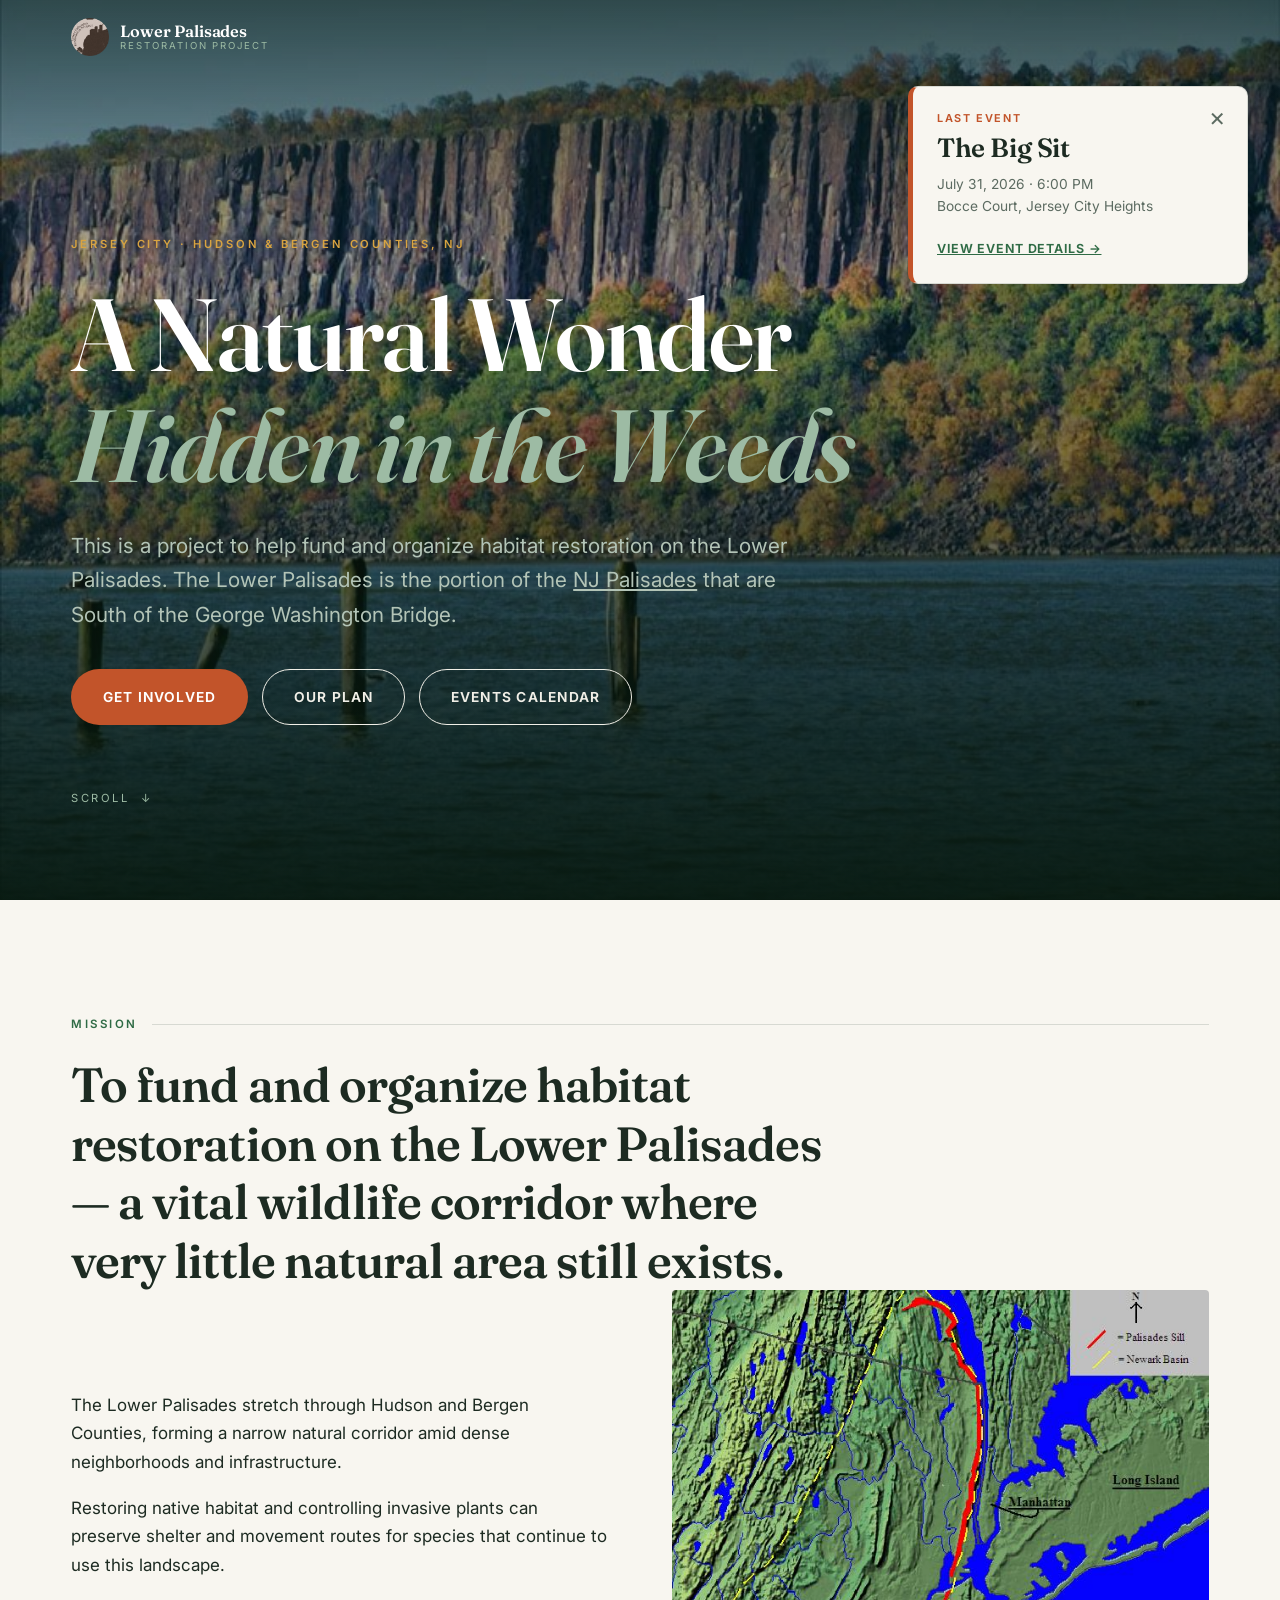
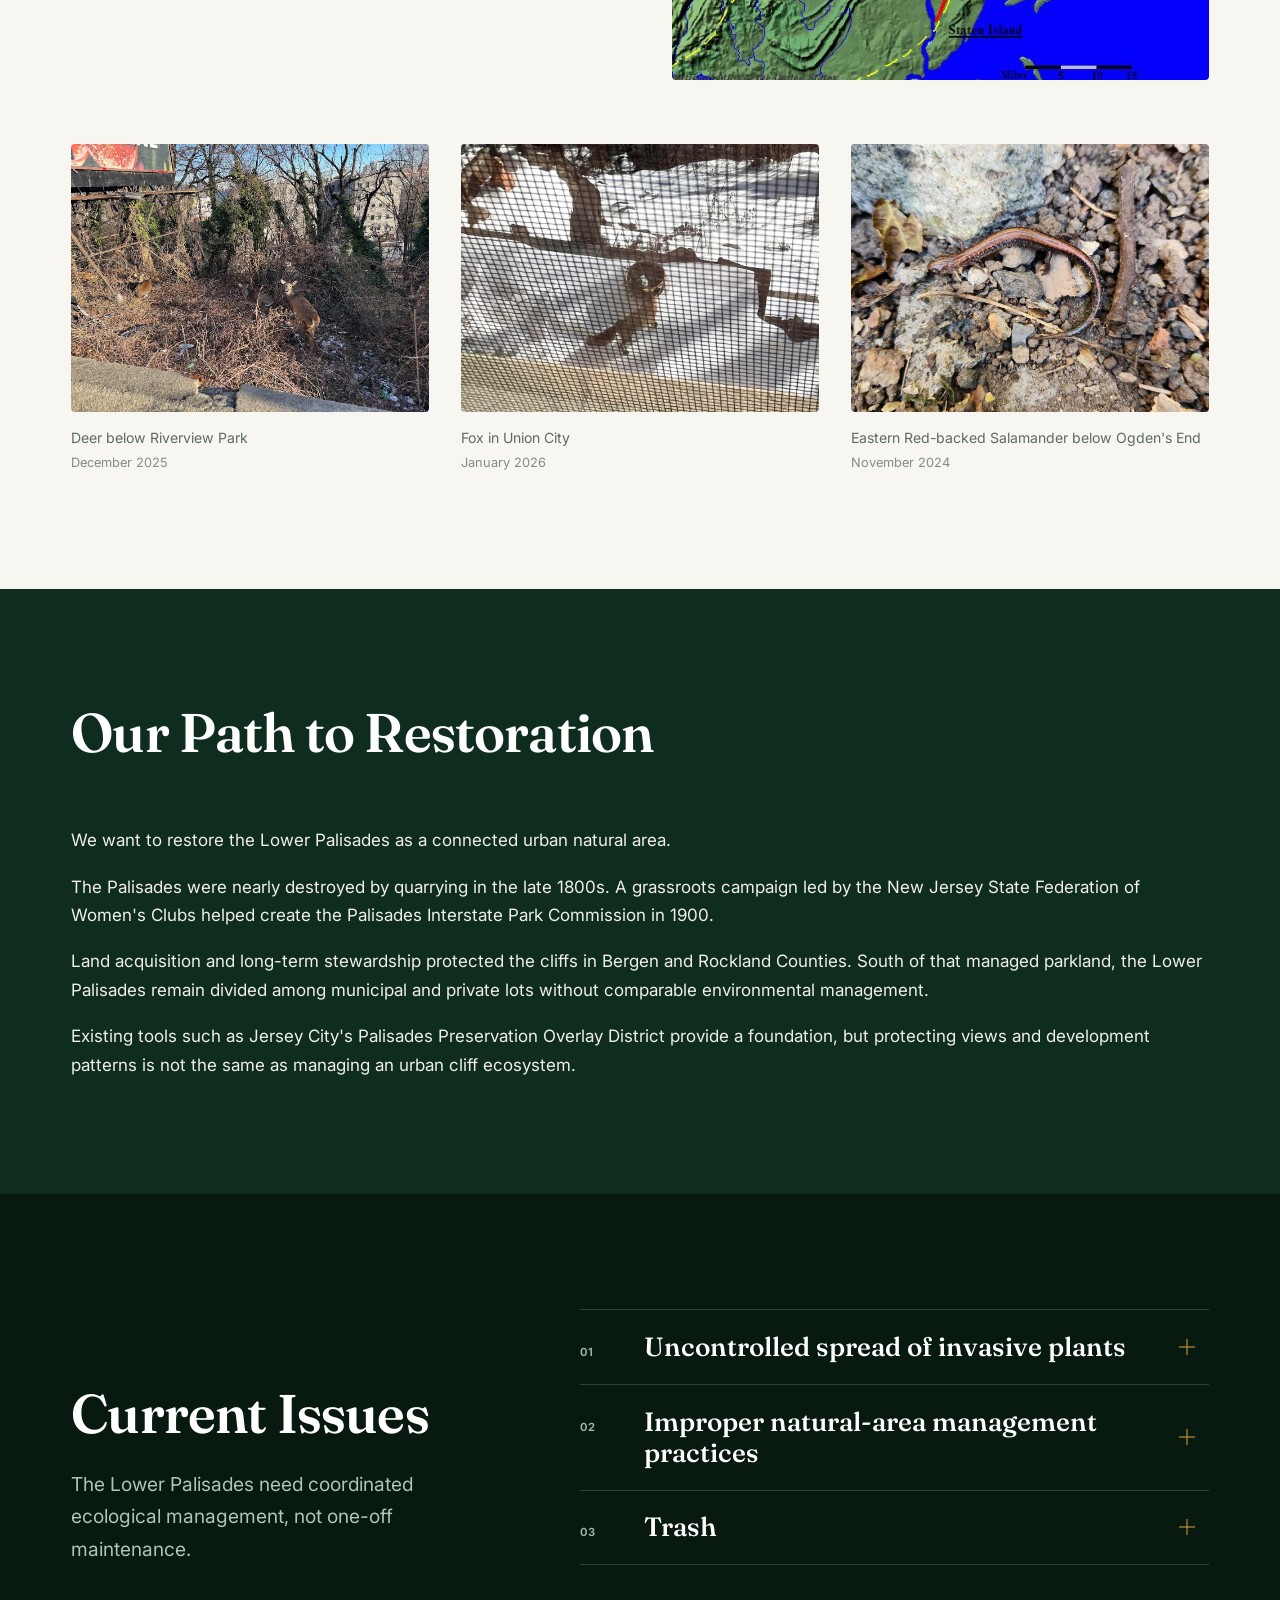
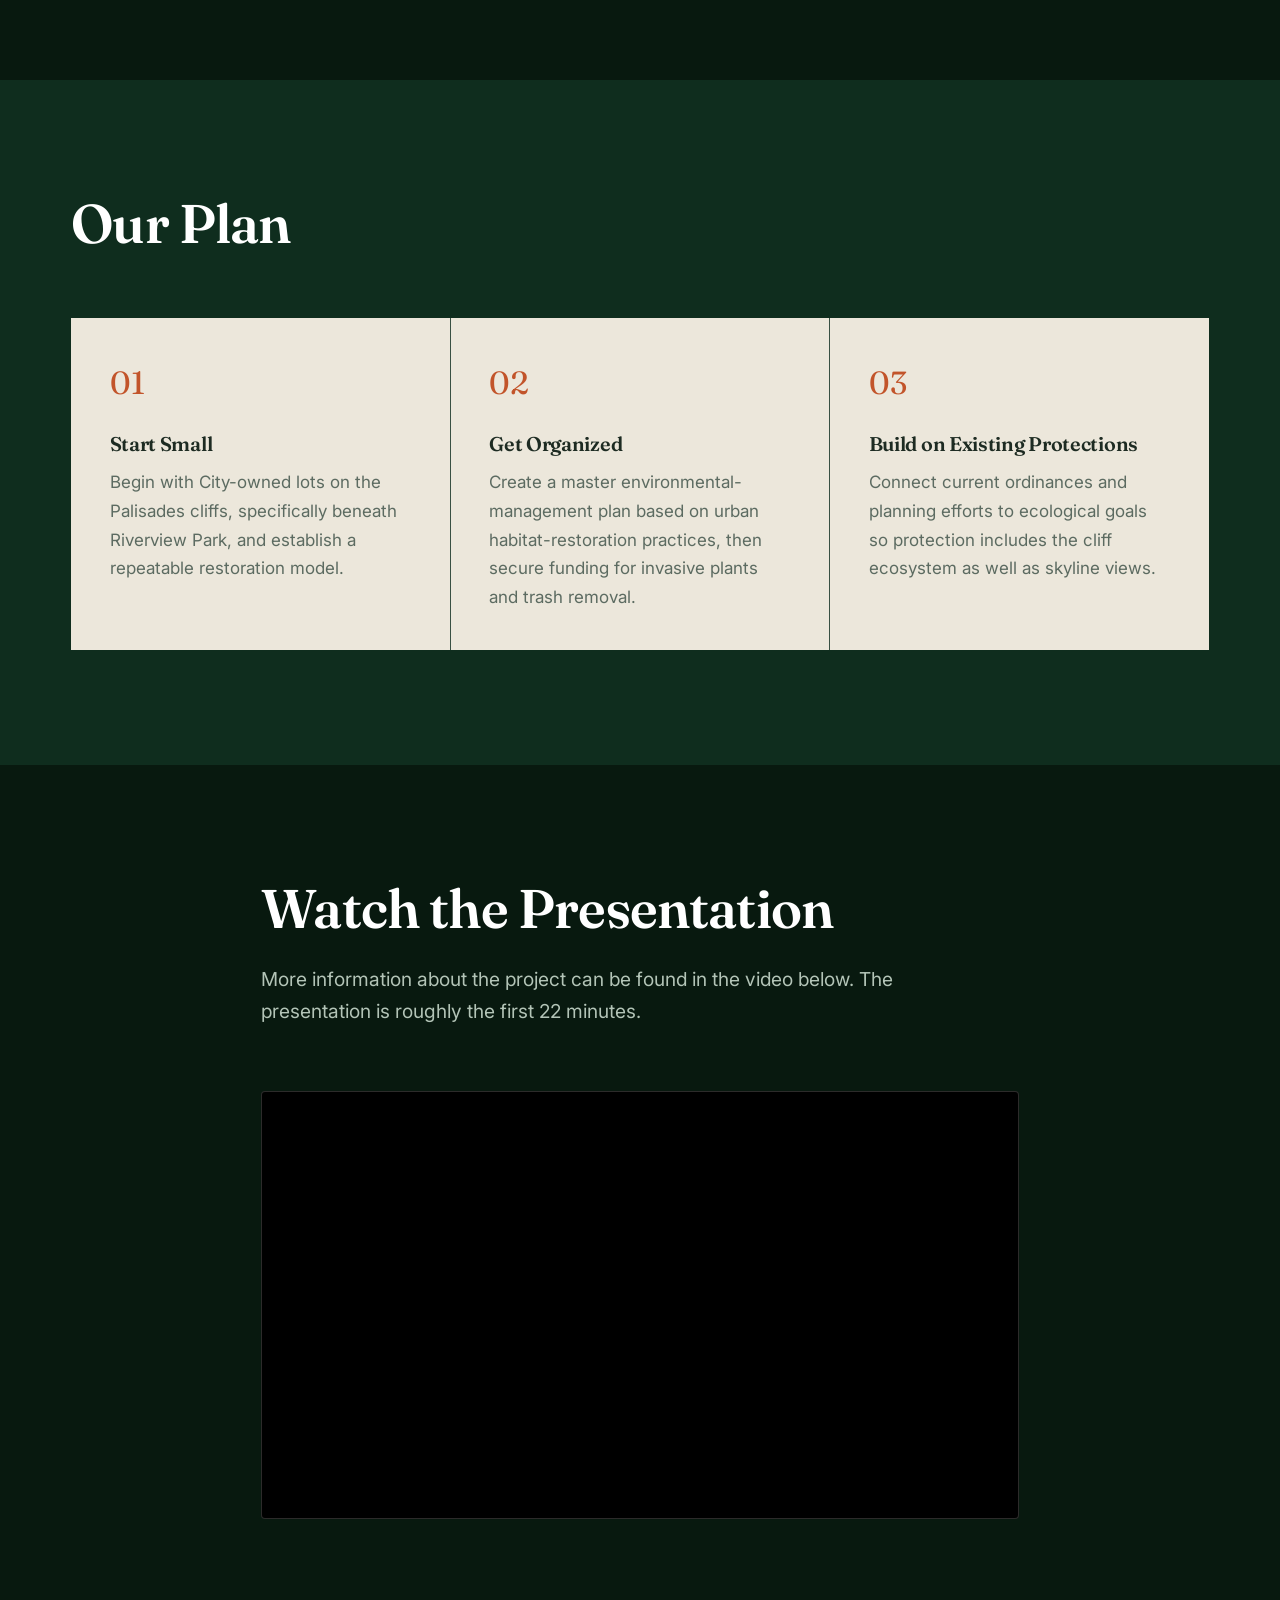
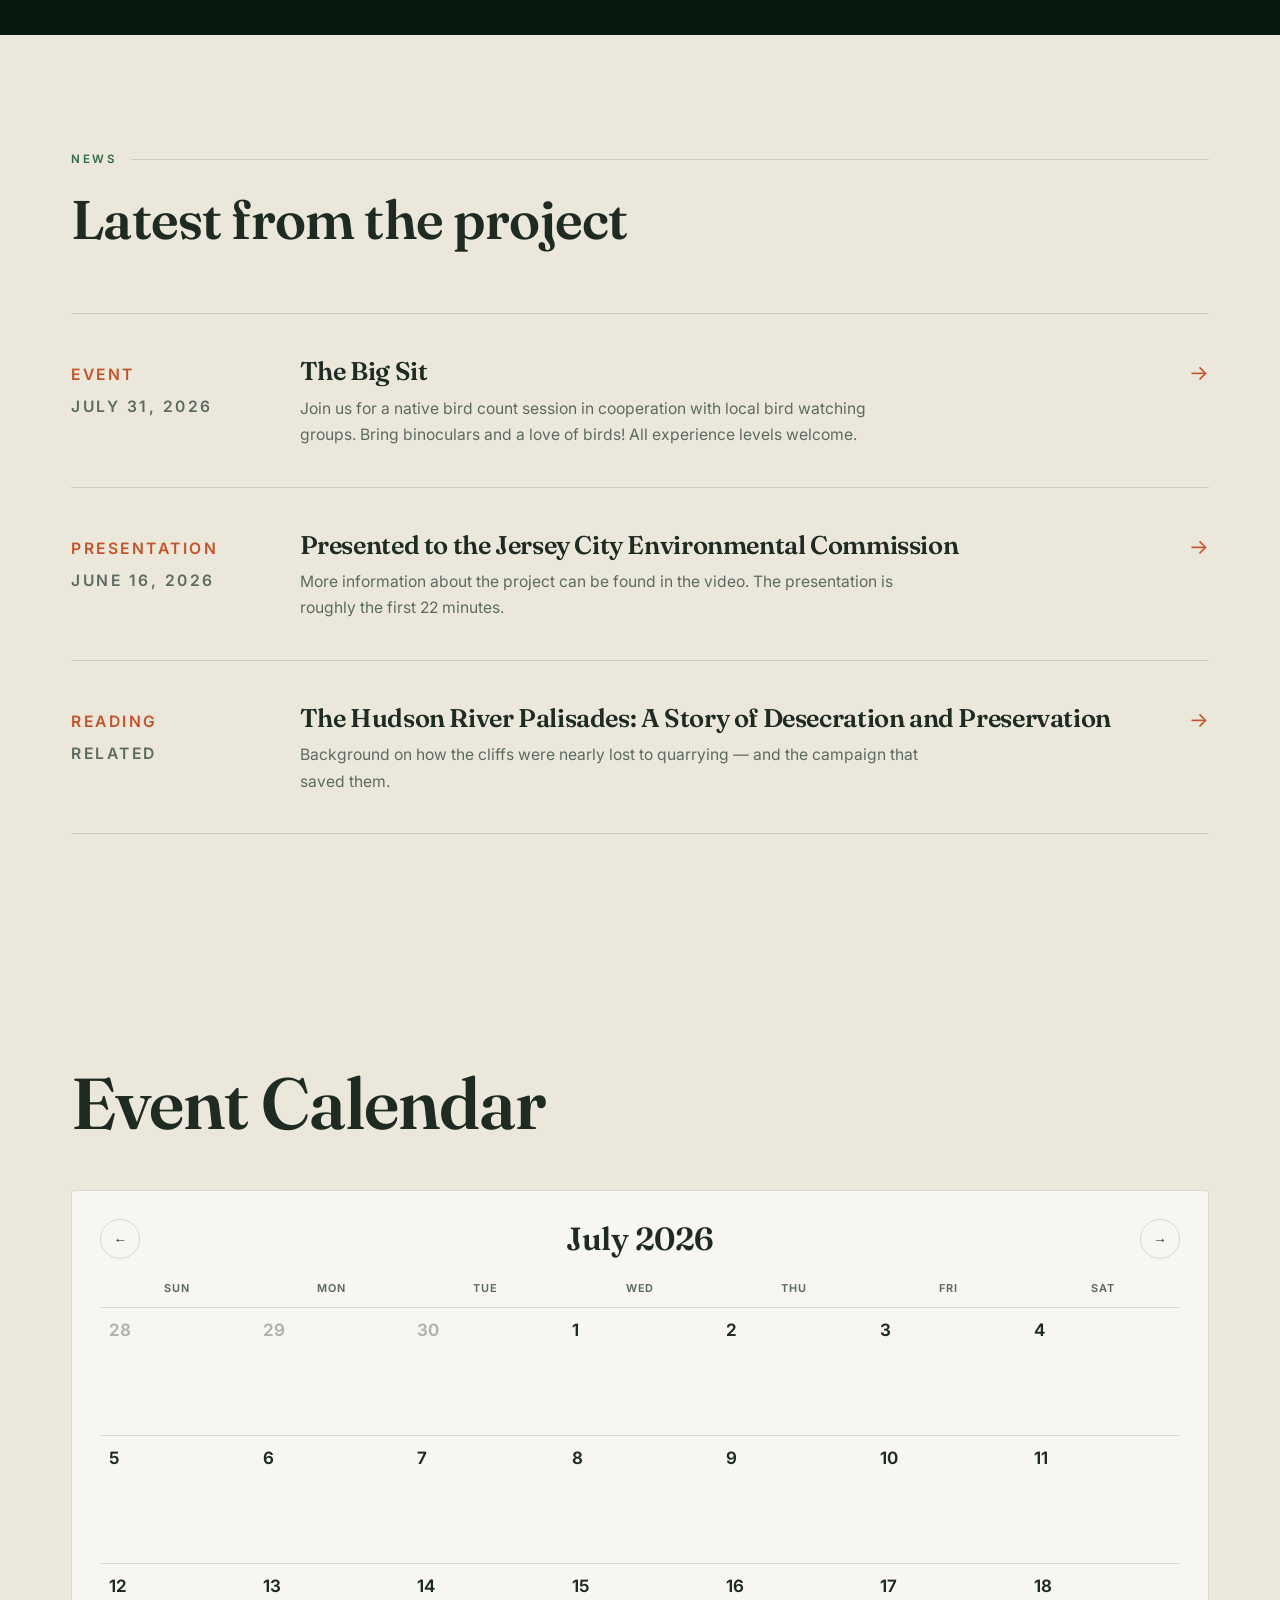
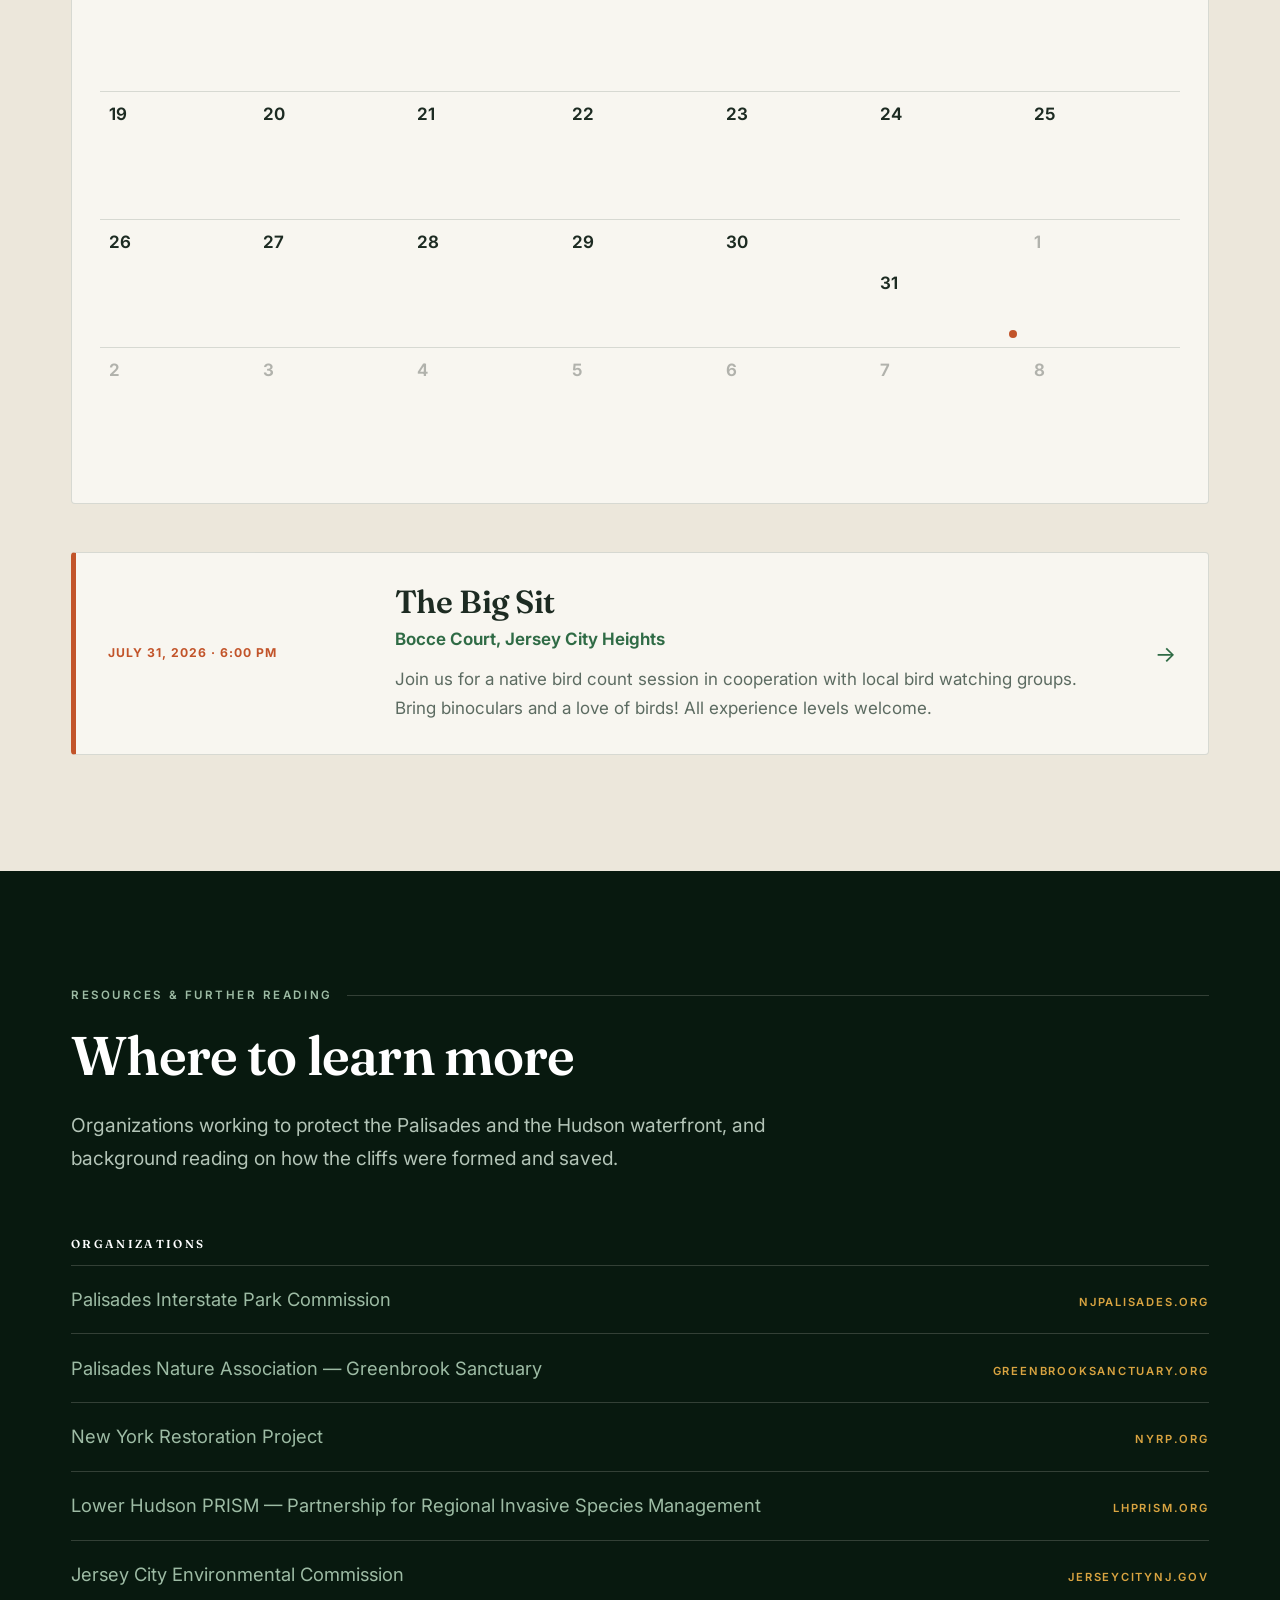
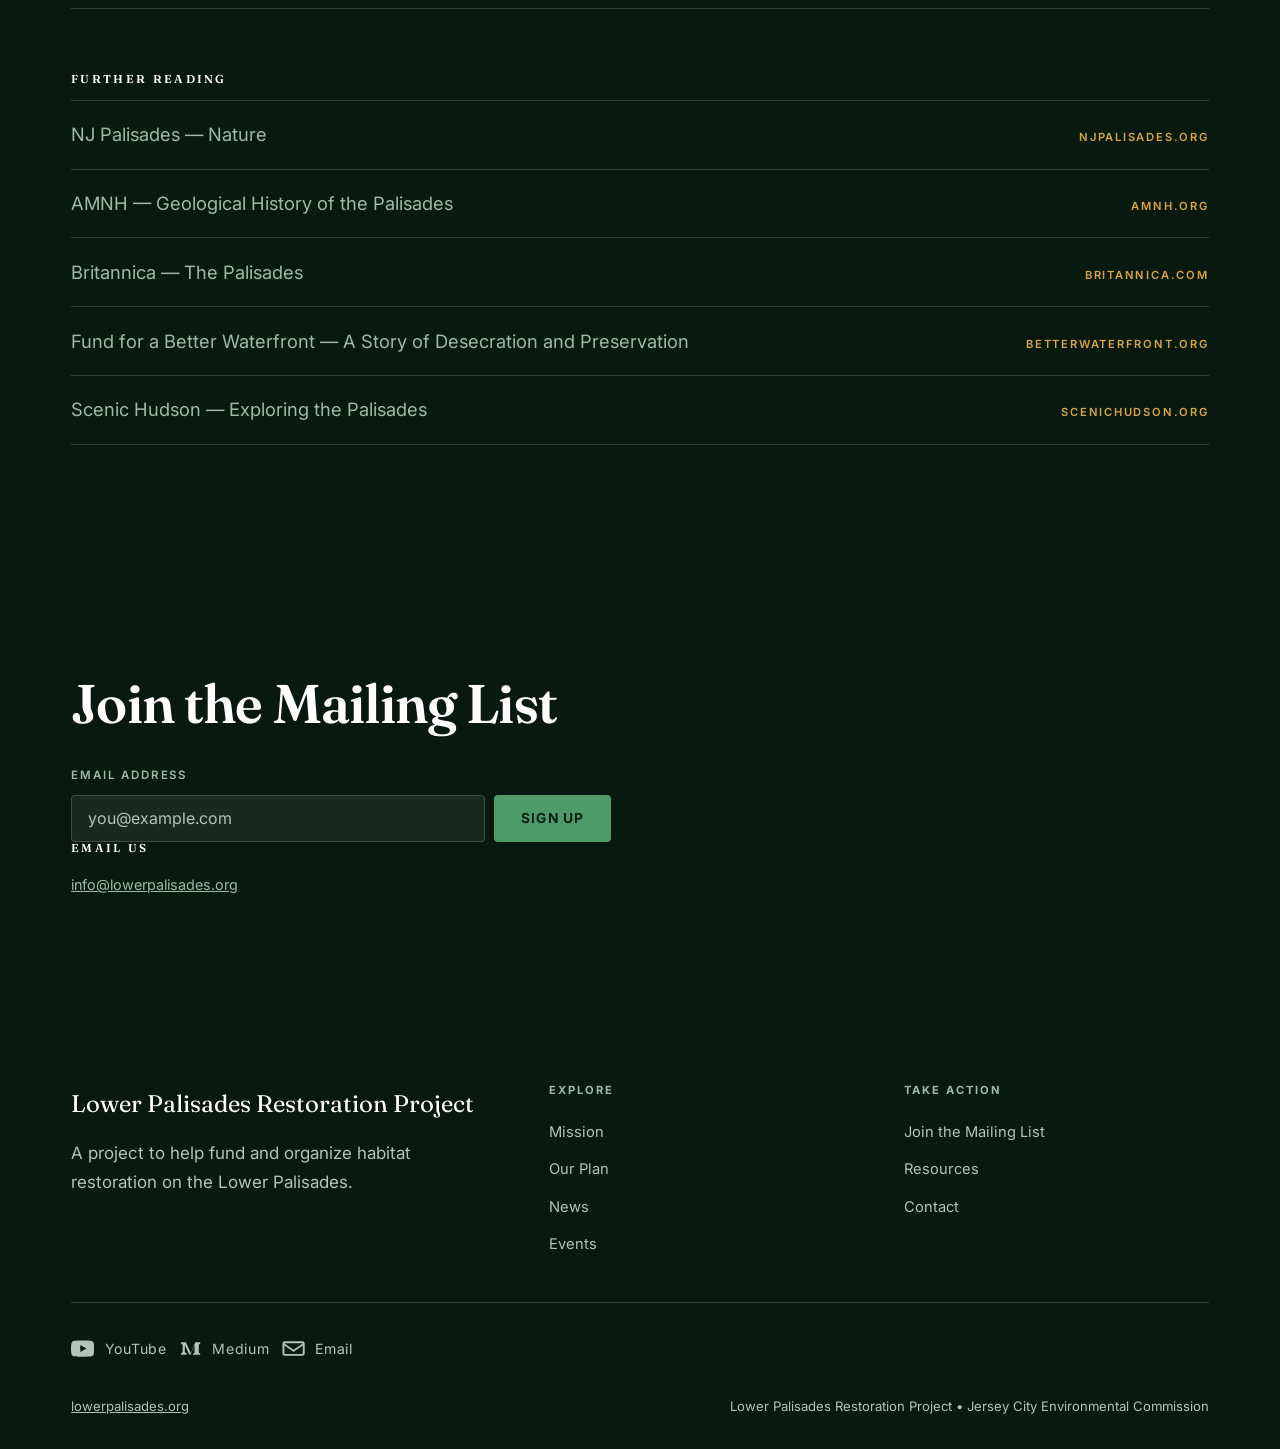
==== commit 26a45341: "Consolidate site into homepage Co-authored-by: Copilot App <223556219+Copilot@users.noreply.github.c" ====
--- a/index.html
+++ b/index.html
@@ -4,119 +4,378 @@
     <meta charset="UTF-8">
     <meta name="viewport" content="width=device-width, initial-scale=1.0">
     <title>Lower Palisades Restoration Project</title>
+    <meta name="description" content="A project to help fund and organize habitat restoration on the Lower Palisades &mdash; the portion of the NJ Palisades south of the George Washington Bridge.">
     <link rel="stylesheet" href="style.css">
+    <link rel="preconnect" href="https://fonts.googleapis.com">
+    <link rel="preconnect" href="https://fonts.gstatic.com" crossorigin>
+    <link href="https://fonts.googleapis.com/css2?family=Fraunces:ital,opsz,wght@0,9..144,400..700;1,9..144,400..600&family=Inter:wght@400;500;600;700&display=swap" rel="stylesheet">
 </head>
 <body>
-    <nav>
-        <div class="nav-container">
-            <a href="index.html" class="nav-brand">
-                <img src="images/logo.svg" alt="Lower Palisades Restoration Project" class="nav-logo">
-            </a>
-            <button class="nav-toggle" aria-label="Toggle navigation">
-                <span></span>
-                <span></span>
-                <span></span>
-            </button>
-            <ul class="nav-links">
-                <li><a href="history.html">History</a></li>
-                <li><a href="area.html">The Area</a></li>
-                <li><a href="issues.html">Issues &amp; Solutions</a></li>
-                <li><a href="events.html">Events</a></li>
-                <li><a href="about.html">About</a></li>
-            </ul>
-        </div>
-    </nav>
-
-    <header class="hero">
-        <img src="images/hero.jpg" alt="Lower Palisades landscape" class="hero-img">
-        <div class="hero-overlay">
-            <h1>Lower Palisades Restoration Project</h1>
-        </div>
-    </header>
-
-    <section class="section">
-        <div class="container">
-            <p class="lead-text">This is a project to help fund and organize habitat restoration on the Lower Palisades. The Lower Palisades is the portion of the <a href="https://www.britannica.com/place/The-Palisades">NJ Palisades</a> that are South of the George Washington Bridge.</p>
-            <p class="lead-text">Sign up to get emails about updates on the project and opportunities to get involved.</p>
-        </div>
-    </section>
-
-    <section class="section signup-section">
-        <div class="container">
-            <div class="signup-box">
-                <h2>Stay Involved</h2>
-                <p>Join our mailing list for project updates and volunteer opportunities.</p>
-                <form class="signup-form" action="https://lowerpalisades.us2.list-manage.com/subscribe/post?u=3729a6281c1b321b8a97585e9&amp;id=2f850af46c&amp;f_id=00a8c2e1f0" method="post" target="_blank">
-                    <input type="email" name="EMAIL" placeholder="Your email address" required>
-                    <div aria-hidden="true" style="position: absolute; left: -5000px;"><input type="text" name="b_3729a6281c1b321b8a97585e9_2f850af46c" tabindex="-1" value=""></div>
-                    <button type="submit" class="btn">Sign Up</button>
+
+<!-- ====================== MASTHEAD ====================== -->
+<header class="masthead" id="masthead">
+    <div class="masthead-inner">
+        <a href="#top" class="brand">
+            <img src="images/lower-palisades-logo.png" alt="">
+            <span class="brand-text">
+                <span class="brand-name">Lower Palisades</span>
+                <span class="brand-sub">Restoration Project</span>
+            </span>
+        </a>
+
+    </div>
+</header>
+
+<!-- ====================== HERO ====================== -->
+<section class="hero" id="top">
+    <div class="hero-media">
+        <img src="images/palisades-history.jpg" alt="The Palisades cliffs above the Hudson River">
+    </div>
+    <div class="hero-inner">
+        <span class="hero-tag">Jersey City &middot; Hudson &amp; Bergen Counties, NJ</span>
+        <h1>A Natural Wonder <em>Hidden in the Weeds</em></h1>
+        <p class="hero-lede">This is a project to help fund and organize habitat restoration on the Lower Palisades. The Lower Palisades is the portion of the <a href="https://www.britannica.com/place/The-Palisades">NJ Palisades</a> that are South of the George Washington Bridge.</p>
+        <div class="btn-row">
+            <a href="#join" class="btn btn--solid">Get Involved</a>
+            <a href="#plan" class="btn btn--ghost">Our Plan</a>
+            <a href="#events" class="btn btn--ghost">Events Calendar</a>
+        </div>
+        <a href="#mission" class="hero-scroll">Scroll <span>&darr;</span></a>
+    </div>
+</section>
+
+<!-- ====================== 01 MISSION ====================== -->
+<section class="band band--paper" id="mission">
+    <div class="shell reveal">
+        <p class="eyebrow">Mission</p>
+        <h2 class="mission-statement">To fund and organize habitat restoration on the Lower Palisades &mdash; a vital wildlife corridor where very little natural area still exists.</h2>
+        <div class="split">
+            <div class="split-text">
+                <p>The Lower Palisades stretch through Hudson and Bergen Counties, forming a narrow natural corridor amid dense neighborhoods and infrastructure.</p>
+                <p>Restoring native habitat and controlling invasive plants can preserve shelter and movement routes for species that continue to use this landscape.</p>
+            </div>
+            <div class="split-media">
+                <img src="images/lower-palisades-map.jpg" alt="Map of the Lower Palisades area" loading="lazy" decoding="async">
+            </div>
+        </div>
+        <div class="figure-grid" style="margin-top: clamp(2.5rem, 5vw, 4rem);">
+            <figure>
+                <img src="images/deer.jpg" alt="Deer below Riverview Park" loading="lazy" decoding="async">
+                <figcaption>Deer below Riverview Park<small>December 2025</small></figcaption>
+            </figure>
+            <figure>
+                <img src="images/fox.jpg" alt="Fox in Union City" loading="lazy" decoding="async">
+                <figcaption>Fox in Union City<small>January 2026</small></figcaption>
+            </figure>
+            <figure>
+                <img src="images/salamander.jpg" alt="Eastern Red-backed Salamander" loading="lazy" decoding="async">
+                <figcaption>Eastern Red-backed Salamander below Ogden's End<small>November 2024</small></figcaption>
+            </figure>
+        </div>
+    </div>
+</section>
+
+<!-- ====================== PLAN ====================== -->
+<section class="band band--forest" id="plan" aria-label="Historic efforts">
+    <div class="shell reveal">
+        <div class="band-head">
+            <h2 class="band-title">Our Path to Restoration</h2>
+        </div>
+        <div class="split-text">
+            <p>We want to restore the Lower Palisades as a connected urban natural area.</p>
+            <p>The Palisades were nearly destroyed by quarrying in the late 1800s. A grassroots campaign led by the New Jersey State Federation of Women's Clubs helped create the Palisades Interstate Park Commission in 1900.</p>
+            <p>Land acquisition and long-term stewardship protected the cliffs in Bergen and Rockland Counties. South of that managed parkland, the Lower Palisades remain divided among municipal and private lots without comparable environmental management.</p>
+            <p>Existing tools such as Jersey City's Palisades Preservation Overlay District provide a foundation, but protecting views and development patterns is not the same as managing an urban cliff ecosystem.</p>
+        </div>
+    </div>
+</section>
+
+<section class="band band--ink" id="issues" aria-labelledby="issues-title">
+    <div class="shell reveal">
+        <div class="current-issues-layout">
+            <div>
+                <h2 class="band-title" id="issues-title">Current Issues</h2>
+                <p class="band-intro">The Lower Palisades need coordinated ecological management, not one-off maintenance.</p>
+            </div>
+            <div class="issue-list-wrap">
+                <div class="issue-list">
+                    <details class="issue-detail">
+                        <summary>
+                            <span class="issue-number">01</span>
+                            <strong>Uncontrolled spread of invasive plants</strong>
+                            <span class="issue-toggle" aria-hidden="true"></span>
+                        </summary>
+                        <div class="issue-content">
+                            <p>Tree of Heaven, Kudzu, Japanese Knotweed, English Ivy, Norway Maple</p>
+                            <div class="invasive-gallery">
+                                <figure>
+                                    <img src="images/tree-of-heaven.jpg" alt="Tree of Heaven growing in Bloomfield, New Jersey" loading="lazy" decoding="async">
+                                    <figcaption>
+                                        Tree of Heaven &middot; Bloomfield, NJ
+                                        <small><a href="https://www.inaturalist.org/observations/387822810">Oliver Stringham / iNaturalist</a> &middot; CC BY</small>
+                                    </figcaption>
+                                </figure>
+                                <figure>
+                                    <img src="images/kudzu.jpg" alt="Kudzu growing at the edge of the Armory Lot in Jersey City" loading="lazy" decoding="async">
+                                    <figcaption>
+                                        Kudzu &middot; McGinley Square, Jersey City
+                                        <small><a href="https://www.inaturalist.org/observations/366908135">kswydner / iNaturalist</a> &middot; CC BY-NC</small>
+                                    </figcaption>
+                                </figure>
+                            </div>
+                        </div>
+                    </details>
+                    <details class="issue-detail">
+                        <summary>
+                            <span class="issue-number">02</span>
+                            <strong>Improper natural-area management practices</strong>
+                            <span class="issue-toggle" aria-hidden="true"></span>
+                        </summary>
+                        <div class="issue-content issue-content--media">
+                            <p>Just topping plants when they block visibility of roadways and skylines.</p>
+                            <figure>
+                                <img src="images/topped-trees.jpg" alt="Topped trees below Riverview Park" loading="lazy" decoding="async">
+                                <figcaption>Topped trees below Riverview Park<small>July 2021</small></figcaption>
+                            </figure>
+                        </div>
+                    </details>
+                    <details class="issue-detail">
+                        <summary>
+                            <span class="issue-number">03</span>
+                            <strong>Trash</strong>
+                            <span class="issue-toggle" aria-hidden="true"></span>
+                        </summary>
+                        <div class="issue-content issue-content--media">
+                            <p>Dumping and encampments in difficult areas to clean.</p>
+                            <figure>
+                                <img src="images/trash.jpg" alt="Trash below Riverview Park" loading="lazy" decoding="async">
+                                <figcaption>Trash below Riverview Park<small>May 2026</small></figcaption>
+                            </figure>
+                        </div>
+                    </details>
+                </div>
+            </div>
+        </div>
+    </div>
+</section>
+
+<section class="band band--forest" id="solutions" aria-labelledby="solutions-title">
+    <div class="shell reveal">
+        <div class="band-head">
+            <h2 class="band-title" id="solutions-title">Our Plan</h2>
+        </div>
+        <ol class="plan-steps">
+            <li class="plan-step">
+                <h3>Start Small</h3>
+                <p>Begin with City-owned lots on the Palisades cliffs, specifically beneath Riverview Park, and establish a repeatable restoration model.</p>
+            </li>
+            <li class="plan-step">
+                <h3>Get Organized</h3>
+                <p>Create a master environmental-management plan based on urban habitat-restoration practices, then secure funding for invasive plants and trash removal.</p>
+            </li>
+            <li class="plan-step">
+                <h3>Build on Existing Protections</h3>
+                <p>Connect current ordinances and planning efforts to ecological goals so protection includes the cliff ecosystem as well as skyline views.</p>
+            </li>
+        </ol>
+    </div>
+</section>
+
+<section class="band band--ink">
+    <div class="shell shell-narrow reveal">
+        <div class="band-head">
+            <h2 class="band-title">Watch the Presentation</h2>
+            <p class="band-intro">More information about the project can be found in the video below. The presentation is roughly the first 22 minutes.</p>
+        </div>
+        <div class="video-frame">
+            <iframe src="https://www.youtube.com/embed/b3LrMkUena8" title="Lower Palisades Restoration Project Presentation" allow="accelerometer; autoplay; clipboard-write; encrypted-media; gyroscope; picture-in-picture" allowfullscreen></iframe>
+        </div>
+    </div>
+</section>
+
+<!-- ====================== NEWS ====================== -->
+<section class="band band--bone" id="news">
+    <div class="shell reveal">
+        <div class="band-head">
+            <p class="eyebrow">News</p>
+            <h2 class="band-title">Latest from the project</h2>
+        </div>
+
+        <div class="news-list">
+            <a class="news-item" href="big-sit.html">
+                <p class="news-meta"><span class="news-kind">Event</span>July 31, 2026</p>
+                <div>
+                    <h3>The Big Sit</h3>
+                    <p>Join us for a native bird count session in cooperation with local bird watching groups. Bring binoculars and a love of birds! All experience levels welcome.</p>
+                </div>
+                <span class="news-arrow">&rarr;</span>
+            </a>
+            <a class="news-item" href="https://www.youtube.com/watch?v=b3LrMkUena8">
+                <p class="news-meta"><span class="news-kind">Presentation</span>June 16, 2026</p>
+                <div>
+                    <h3>Presented to the Jersey City Environmental Commission</h3>
+                    <p>More information about the project can be found in the video. The presentation is roughly the first 22 minutes.</p>
+                </div>
+                <span class="news-arrow">&rarr;</span>
+            </a>
+            <a class="news-item" href="https://betterwaterfront.org/the-hudson-river-palisades-a-story-of-desecration-and-preservation/">
+                <p class="news-meta"><span class="news-kind">Reading</span>Related</p>
+                <div>
+                    <h3>The Hudson River Palisades: A Story of Desecration and Preservation</h3>
+                    <p>Background on how the cliffs were nearly lost to quarrying &mdash; and the campaign that saved them.</p>
+                </div>
+                <span class="news-arrow">&rarr;</span>
+            </a>
+        </div>
+    </div>
+</section>
+
+<!-- ====================== EVENTS ====================== -->
+<section class="band band--bone" id="events">
+    <div class="shell reveal">
+        <h2 class="events-title">Event Calendar</h2>
+        <div class="calendar-layout" data-event-calendar>
+            <div class="calendar">
+                <div class="calendar-header">
+                    <button class="calendar-nav" type="button" data-calendar-prev aria-label="Previous month">&larr;</button>
+                    <h3 class="calendar-month" data-calendar-month></h3>
+                    <button class="calendar-nav" type="button" data-calendar-next aria-label="Next month">&rarr;</button>
+                </div>
+                <div class="calendar-weekdays" aria-hidden="true">
+                    <span>Sun</span><span>Mon</span><span>Tue</span><span>Wed</span><span>Thu</span><span>Fri</span><span>Sat</span>
+                </div>
+                <div class="calendar-grid" data-calendar-grid></div>
+            </div>
+        </div>
+        <div class="event-card-list">
+            <a class="event event-card" id="event-big-sit" href="big-sit.html"
+                 data-event-start="2026-07-31T18:00:00-04:00"
+                 data-event-display="July 31, 2026 &middot; 6:00 PM"
+                 data-event-location="Bocce Court, Jersey City Heights"
+                 data-event-url="big-sit.html">
+                <p class="event-card-date">July 31, 2026 &middot; 6:00 PM</p>
+                <div>
+                    <h3>The Big Sit</h3>
+                    <p class="event-card-location">Bocce Court, Jersey City Heights</p>
+                    <p class="event-desc">Join us for a native bird count session in cooperation with local bird watching groups. Bring binoculars and a love of birds! All experience levels welcome.</p>
+                </div>
+                <span class="event-card-arrow">&rarr;</span>
+            </a>
+        </div>
+    </div>
+</section>
+
+<!-- ====================== RESOURCES ====================== -->
+<section class="band band--ink" id="resources">
+    <div class="shell reveal">
+        <div class="band-head">
+            <p class="eyebrow">Resources &amp; Further Reading</p>
+            <h2 class="band-title">Where to learn more</h2>
+            <p class="band-intro">Organizations working to protect the Palisades and the Hudson waterfront, and background reading on how the cliffs were formed and saved.</p>
+        </div>
+        <h3 class="resource-group">Organizations</h3>
+        <ul class="link-list">
+            <li><a href="https://njpalisades.org/pipc/"><span>Palisades Interstate Park Commission</span><span class="link-kind">njpalisades.org</span></a></li>
+            <li><a href="https://www.greenbrooksanctuary.org/"><span>Palisades Nature Association &mdash; Greenbrook Sanctuary</span><span class="link-kind">greenbrooksanctuary.org</span></a></li>
+            <li><a href="https://www.nyrp.org/en/"><span>New York Restoration Project</span><span class="link-kind">nyrp.org</span></a></li>
+            <li><a href="https://www.lhprism.org/"><span>Lower Hudson PRISM &mdash; Partnership for Regional Invasive Species Management</span><span class="link-kind">lhprism.org</span></a></li>
+            <li><a href="https://www.jerseycitynj.gov/residentresources/environmentalcommission"><span>Jersey City Environmental Commission</span><span class="link-kind">jerseycitynj.gov</span></a></li>
+        </ul>
+        <h3 class="resource-group" style="margin-top: clamp(2.5rem, 5vw, 4rem);">Further Reading</h3>
+        <ul class="link-list">
+            <li><a href="https://njpalisades.org/nature/"><span>NJ Palisades &mdash; Nature</span><span class="link-kind">njpalisades.org</span></a></li>
+            <li><a href="https://www.amnh.org/learn-teach/curriculum-collections/young-naturalist-awards/shaped-by-nature-and-man-the-geological-history-of-the-palisades"><span>AMNH &mdash; Geological History of the Palisades</span><span class="link-kind">amnh.org</span></a></li>
+            <li><a href="https://www.britannica.com/place/The-Palisades"><span>Britannica &mdash; The Palisades</span><span class="link-kind">britannica.com</span></a></li>
+            <li><a href="https://betterwaterfront.org/the-hudson-river-palisades-a-story-of-desecration-and-preservation/"><span>Fund for a Better Waterfront &mdash; A Story of Desecration and Preservation</span><span class="link-kind">betterwaterfront.org</span></a></li>
+            <li><a href="https://www.scenichudson.org/viewfinder/exploring-the-palisades-200-million-years-of-history/"><span>Scenic Hudson &mdash; Exploring the Palisades</span><span class="link-kind">scenichudson.org</span></a></li>
+        </ul>
+    </div>
+</section>
+
+<!-- ====================== JOIN ====================== -->
+<section class="band band--ink" id="join">
+    <div class="shell reveal">
+        <div class="split-text shell-narrow">
+                <h2 class="band-title">Join the Mailing List</h2>
+
+                <form class="signup" action="https://lowerpalisades.us2.list-manage.com/subscribe/post?u=3729a6281c1b321b8a97585e9&amp;id=2f850af46c&amp;f_id=00a8c2e1f0" method="post" target="_blank">
+                    <label class="signup-label" for="signup-email">Email address</label>
+                    <div class="signup-row">
+                        <input type="email" id="signup-email" name="EMAIL" placeholder="you@example.com" required>
+                        <div class="hp" aria-hidden="true"><input type="text" name="b_3729a6281c1b321b8a97585e9_2f850af46c" tabindex="-1" value=""></div>
+                        <button type="submit" class="btn btn--leaf">Sign Up</button>
+                    </div>
                 </form>
-                <p class="signup-note">Or email us directly: <a href="mailto:info@lowerpalisades.org">info@lowerpalisades.org</a></p>
-            </div>
-        </div>
-    </section>
-
-    <section class="section section-dark">
-        <div class="container">
-            <h2>Watch the Presentation</h2>
-            <p>More information about the project can be found in the video below. The presentation is roughly the first 22 minutes.</p>
-            <div class="video-wrapper">
-                <iframe src="https://www.youtube.com/embed/b3LrMkUena8" title="Lower Palisades Restoration Project Presentation" frameborder="0" allow="accelerometer; autoplay; clipboard-write; encrypted-media; gyroscope; picture-in-picture" allowfullscreen></iframe>
-            </div>
-        </div>
-    </section>
-
-    <section class="section">
-        <div class="container">
-            <h2>Explore</h2>
-            <div class="nav-cards">
-                <a href="history.html" class="nav-card">
-                    <img src="images/palisades-history.png" alt="Palisades history">
-                    <div class="nav-card-body">
-                        <h3>History</h3>
-                        <p>200 million years of geological history, from Pangaea to the conservation movement that saved the cliffs.</p>
-                    </div>
-                </a>
-                <a href="area.html" class="nav-card">
-                    <img src="images/deer.jpg" alt="Wildlife on the Palisades">
-                    <div class="nav-card-body">
-                        <h3>The Area &amp; Wildlife</h3>
-                        <p>Discover the Lower Palisades corridor and the deer, fox, and salamanders that call it home.</p>
-                    </div>
-                </a>
-                <a href="issues.html" class="nav-card">
-                    <img src="images/topped-trees.jpg" alt="Current issues">
-                    <div class="nav-card-body">
-                        <h3>Issues &amp; Solutions</h3>
-                        <p>Invasive species, improper management, and trash &mdash; plus our plan to fix it.</p>
-                    </div>
-                </a>
-                <a href="about.html" class="nav-card">
-                    <img src="images/jason-biegel.jpg" alt="About the project">
-                    <div class="nav-card-body">
-                        <h3>About</h3>
-                        <p>Meet the team and find resources to learn more about the Palisades.</p>
-                    </div>
-                </a>
-            </div>
-        </div>
-    </section>
-
-    <section class="section section-dark">
-        <div class="container">
-            <h2>Related Reading</h2>
-            <ul class="resources-list">
-                <li><a href="https://betterwaterfront.org/the-hudson-river-palisades-a-story-of-desecration-and-preservation/">The Hudson River Palisades: A Story of Desecration and Preservation</a></li>
-            </ul>
-        </div>
-    </section>
-
-    <footer>
-        <div class="container">
+                <h3 class="resource-group">Email Us</h3>
+                <p class="signup-note"><a href="mailto:info@lowerpalisades.org">info@lowerpalisades.org</a></p>
+        </div>
+    </div>
+</section>
+
+<!-- ====================== FOOTER ====================== -->
+<footer class="site-footer">
+    <div class="shell">
+        <div class="footer-top">
+            <div class="footer-intro">
+                <p class="footer-mark">Lower Palisades Restoration Project</p>
+                <p>A project to help fund and organize habitat restoration on the Lower Palisades.</p>
+            </div>
+            <div class="footer-col">
+                <h4>Explore</h4>
+                <ul>
+                    <li><a href="#mission">Mission</a></li>
+                    <li><a href="#plan">Our Plan</a></li>
+                    <li><a href="#news">News</a></li>
+                    <li><a href="#events">Events</a></li>
+                </ul>
+            </div>
+            <div class="footer-col">
+                <h4>Take Action</h4>
+                <ul>
+                    <li><a href="#join">Join the Mailing List</a></li>
+                    <li><a href="#resources">Resources</a></li>
+                    <li><a href="#join">Contact</a></li>
+                </ul>
+            </div>
+        </div>
+        <div class="social-row footer-socials" aria-label="Follow and contact us">
+            <a class="social-chip" href="https://www.youtube.com/watch?v=b3LrMkUena8" aria-label="Lower Palisades on YouTube">
+                <svg viewBox="0 0 24 24" aria-hidden="true">
+                    <path d="M23.5 6.2a3 3 0 0 0-2.1-2.1C19.5 3.6 12 3.6 12 3.6s-7.5 0-9.4.5A3 3 0 0 0 .5 6.2 31 31 0 0 0 0 12a31 31 0 0 0 .5 5.8 3 3 0 0 0 2.1 2.1c1.9.5 9.4.5 9.4.5s7.5 0 9.4-.5a3 3 0 0 0 2.1-2.1A31 31 0 0 0 24 12a31 31 0 0 0-.5-5.8ZM9.6 15.6V8.4l6.3 3.6-6.3 3.6Z"/>
+                </svg>
+                <span>YouTube</span>
+            </a>
+            <a class="social-chip" href="https://jasonbiegel.medium.com/" aria-label="Jason Biegel on Medium">
+                <svg viewBox="0 0 24 24" aria-hidden="true">
+                    <path d="M2 5.5h5.2l5.1 11.2 4.5-11.2H22v1.2l-1.5 1.2v8.3l1.5 1.2v1.1h-7.5v-1.1l1.6-1.2V8.4l-4.2 10.1h-1.2L6 8.4v7l2 2v1.1H2v-1.1l1.8-2V8L2 6.7V5.5Z"/>
+                </svg>
+                <span>Medium</span>
+            </a>
+            <a class="social-chip" href="mailto:info@lowerpalisades.org" aria-label="Email Lower Palisades">
+                <svg viewBox="0 0 24 24" aria-hidden="true">
+                    <path d="M3 4.5h18a2.5 2.5 0 0 1 2.5 2.5v10a2.5 2.5 0 0 1-2.5 2.5H3A2.5 2.5 0 0 1 .5 17V7A2.5 2.5 0 0 1 3 4.5Zm18 2H3a.5.5 0 0 0-.4.2L12 13.2l9.4-6.5a.5.5 0 0 0-.4-.2Zm.5 2.4-8.9 6.2a1 1 0 0 1-1.2 0L2.5 8.9V17a.5.5 0 0 0 .5.5h18a.5.5 0 0 0 .5-.5V8.9Z"/>
+                </svg>
+                <span>Email</span>
+            </a>
+        </div>
+        <div class="footer-bottom">
             <p><a href="https://lowerpalisades.org">lowerpalisades.org</a></p>
-            <p class="footer-note">Lower Palisades Restoration Project &bull; Jersey City Environmental Commission</p>
-        </div>
-    </footer>
-    <script src="nav.js"></script>
+            <p>Lower Palisades Restoration Project &bull; Jersey City Environmental Commission</p>
+        </div>
+    </div>
+</footer>
+
+<aside class="event-popup" id="eventPopup" aria-labelledby="eventPopupTitle" hidden>
+    <button class="event-popup-close" type="button" id="dismissEventPopup" aria-label="Dismiss event">&times;</button>
+    <p class="event-popup-label" id="eventPopupLabel"></p>
+    <h2 id="eventPopupTitle"></h2>
+    <p class="event-popup-details">
+        <span id="eventPopupDate"></span>
+        <span id="eventPopupLocation"></span>
+    </p>
+    <a class="event-popup-link" href="#events">View event details &rarr;</a>
+</aside>
+
+<script src="nav.js"></script>
 </body>
-</html>
+</html>
--- a/style.css
+++ b/style.css
@@ -1,806 +1,2098 @@
-* {
+/* ==========================================================================
+   Lower Palisades Restoration Project
+   ========================================================================== */
+
+/* --- Reset ---------------------------------------------------------------- */
+*,
+*::before,
+*::after {
     margin: 0;
     padding: 0;
     box-sizing: border-box;
 }
 
+/* --- Tokens --------------------------------------------------------------- */
 :root {
-    --green-dark: #012618;
-    --green-mid: #1a4d3a;
-    --green-light: #2d7a5c;
-    --green-accent: #4caf50;
-    --cream: #f5f2eb;
+    --ink: #08190f;
+    --forest: #0f2d1e;
+    --moss: #2f6b45;
+    --fern: #4e9a68;
+    --sage: #9dbba4;
+    --bone: #ece7db;
+    --paper: #f8f6f0;
     --white: #ffffff;
-    --text: #333333;
-    --text-light: #666666;
+    --clay: #c2542a;
+    --clay-bright: #e0703c;
+    --gold: #d9a441;
+
+    --text: #1d2b22;
+    --text-muted: #5c6b61;
+    --text-invert: #f1efe7;
+    --text-invert-muted: #b3c4b7;
+
+    --rule: rgba(15, 45, 30, 0.14);
+    --rule-invert: rgba(241, 239, 231, 0.18);
+
+    --font-display: "Fraunces", "Iowan Old Style", Georgia, serif;
+    --font-body: "Inter", -apple-system, BlinkMacSystemFont, "Segoe UI", Roboto, sans-serif;
+
+    --shell: 1240px;
+    --gutter: clamp(1.25rem, 4vw, 3.5rem);
+    --band: clamp(4.5rem, 9vw, 8.5rem);
+    --nav-h: 74px;
+
+    --ease: cubic-bezier(0.22, 0.61, 0.36, 1);
+}
+
+/* --- Base ----------------------------------------------------------------- */
+html {
+    scroll-behavior: smooth;
+    scroll-padding-top: var(--nav-h);
+    -webkit-text-size-adjust: 100%;
 }
 
 body {
-    font-family: 'Georgia', serif;
-    line-height: 1.7;
+    font-family: var(--font-body);
+    font-size: 1.0625rem;
+    line-height: 1.68;
     color: var(--text);
-    background: var(--cream);
-}
-
-/* Navigation */
-nav {
+    background: var(--paper);
+    -webkit-font-smoothing: antialiased;
+    overflow-x: hidden;
+}
+
+img {
+    display: block;
+    max-width: 100%;
+    height: auto;
+}
+
+a {
+    color: inherit;
+}
+
+h1,
+h2,
+h3,
+h4 {
+    font-family: var(--font-display);
+    font-weight: 600;
+    line-height: 1.08;
+    letter-spacing: -0.015em;
+    text-wrap: balance;
+}
+
+::selection {
+    background: var(--gold);
+    color: var(--ink);
+}
+
+:focus-visible {
+    outline: 3px solid var(--gold);
+    outline-offset: 3px;
+    border-radius: 2px;
+}
+
+/* --- Layout --------------------------------------------------------------- */
+.shell {
+    width: 100%;
+    max-width: var(--shell);
+    margin-inline: auto;
+    padding-inline: var(--gutter);
+}
+
+.shell-narrow {
+    max-width: 860px;
+}
+
+.band {
+    padding-block: var(--band);
+    position: relative;
+}
+
+.band--paper {
+    background: var(--paper);
+}
+
+.band--bone {
+    background: var(--bone);
+}
+
+.band--forest {
+    background: var(--forest);
+    color: var(--text-invert);
+}
+
+.band--ink {
+    background: var(--ink);
+    color: var(--text-invert);
+}
+
+.band--forest h2,
+.band--forest h3,
+.band--ink h2,
+.band--ink h3 {
+    color: var(--white);
+}
+
+.band--forest a:not(.btn),
+.band--ink a:not(.btn) {
+    color: var(--sage);
+}
+
+.band--forest a:not(.btn):hover,
+.band--ink a:not(.btn):hover {
+    color: var(--white);
+}
+
+/* --- Section headers ------------------------------------------------------ */
+.eyebrow {
+    display: flex;
+    align-items: center;
+    gap: 0.9rem;
+    font-family: var(--font-body);
+    font-size: 0.72rem;
+    font-weight: 600;
+    letter-spacing: 0.22em;
+    text-transform: uppercase;
+    color: var(--moss);
+    margin-bottom: 1.35rem;
+}
+
+.band--forest .eyebrow,
+.band--ink .eyebrow {
+    color: var(--sage);
+}
+
+.eyebrow::after {
+    content: "";
+    flex: 1;
+    height: 1px;
+    background: var(--rule);
+}
+
+.band--forest .eyebrow::after,
+.band--ink .eyebrow::after {
+    background: var(--rule-invert);
+}
+
+.band-title {
+    font-size: clamp(2.1rem, 5vw, 3.4rem);
+    max-width: 20ch;
+}
+
+.band-intro {
+    margin-top: 1.5rem;
+    max-width: 62ch;
+    font-size: clamp(1.05rem, 1.6vw, 1.2rem);
+    color: var(--text-muted);
+}
+
+.band--forest .band-intro,
+.band--ink .band-intro {
+    color: var(--text-invert-muted);
+}
+
+.band-head {
+    margin-bottom: clamp(2.5rem, 5vw, 4rem);
+}
+
+/* --- Buttons -------------------------------------------------------------- */
+.btn {
+    display: inline-flex;
+    align-items: center;
+    gap: 0.6rem;
+    padding: 0.95rem 1.9rem;
+    font-family: var(--font-body);
+    font-size: 0.86rem;
+    font-weight: 650;
+    letter-spacing: 0.09em;
+    text-transform: uppercase;
+    text-decoration: none;
+    border: 1.5px solid transparent;
+    border-radius: 999px;
+    cursor: pointer;
+    transition: transform 0.25s var(--ease), background 0.25s var(--ease),
+        color 0.25s var(--ease), border-color 0.25s var(--ease);
+}
+
+.btn:hover {
+    transform: translateY(-2px);
+}
+
+.btn--solid {
+    background: var(--clay);
+    color: var(--white);
+}
+
+.btn--solid:hover {
+    background: var(--clay-bright);
+}
+
+.btn--leaf {
+    background: var(--fern);
+    color: var(--ink);
+}
+
+.btn--leaf:hover {
+    background: var(--sage);
+}
+
+.btn--ghost {
+    border-color: currentColor;
+    color: inherit;
+    background: transparent;
+}
+
+.btn--ghost:hover {
+    background: currentColor;
+    color: var(--forest);
+}
+
+.band--paper .btn--ghost:hover,
+.band--bone .btn--ghost:hover {
+    color: var(--paper);
+}
+
+.btn-row {
+    display: flex;
+    flex-wrap: wrap;
+    gap: 0.9rem;
+    margin-top: 2.25rem;
+}
+
+/* --- Navigation ----------------------------------------------------------- */
+.masthead {
     position: fixed;
-    top: 0;
+    inset: 0 0 auto 0;
+    z-index: 1000;
+    background: transparent;
+    transition: background 0.35s var(--ease), box-shadow 0.35s var(--ease);
+}
+
+.masthead.is-stuck,
+.masthead-solid .masthead {
+    background: rgba(8, 25, 15, 0.94);
+    backdrop-filter: blur(14px);
+    box-shadow: 0 1px 0 var(--rule-invert);
+}
+
+.masthead-inner {
+    max-width: var(--shell);
+    margin-inline: auto;
+    padding: 0 var(--gutter);
+    height: var(--nav-h);
+    display: flex;
+    align-items: center;
+    justify-content: space-between;
+    gap: 1.5rem;
+}
+
+.brand {
+    display: flex;
+    align-items: center;
+    gap: 0.7rem;
+    text-decoration: none;
+    color: var(--white);
+    flex-shrink: 0;
+}
+
+.brand img {
+    height: 38px;
+    width: auto;
+}
+
+.brand-text {
+    display: flex;
+    flex-direction: column;
+    line-height: 1.1;
+}
+
+.brand-name {
+    font-family: var(--font-display);
+    font-size: 1.02rem;
+    font-weight: 600;
+    letter-spacing: -0.01em;
+}
+
+.brand-sub {
+    font-size: 0.6rem;
+    letter-spacing: 0.2em;
+    text-transform: uppercase;
+    color: var(--sage);
+}
+
+.nav {
+    display: flex;
+    align-items: center;
+    gap: 1.6rem;
+}
+
+.nav-links {
+    display: flex;
+    align-items: center;
+    gap: 1.5rem;
+    list-style: none;
+}
+
+.nav-links a {
+    position: relative;
+    color: var(--text-invert);
+    text-decoration: none;
+    font-size: 0.82rem;
+    font-weight: 500;
+    letter-spacing: 0.04em;
+    padding-block: 0.4rem;
+    transition: color 0.25s var(--ease);
+}
+
+.nav-links a::after {
+    content: "";
+    position: absolute;
+    left: 0;
+    bottom: 0;
     width: 100%;
-    background: var(--green-dark);
-    z-index: 1000;
-    padding: 1rem 0;
-}
-
-.nav-container {
-    max-width: 1200px;
-    margin: 0 auto;
-    padding: 0 2rem;
-    display: flex;
-    justify-content: space-between;
-    align-items: center;
-}
-
-.nav-brand {
+    height: 2px;
+    background: var(--gold);
+    transform: scaleX(0);
+    transform-origin: left;
+    transition: transform 0.3s var(--ease);
+}
+
+.nav-links a:hover,
+.nav-links a.is-active {
     color: var(--white);
-    text-decoration: none;
-    font-size: 1.2rem;
-    font-weight: bold;
-}
-
-.nav-brand img {
-    width: 80px;
-}
-
-.nav-links {
-    list-style: none;
-    display: flex;
-    gap: 2rem;
-}
-
-.nav-links a {
-    color: var(--cream);
-    text-decoration: none;
-    font-size: 0.9rem;
-    transition: color 0.3s;
-}
-
-.nav-links a:hover {
-    color: var(--green-accent);
-}
-
-/* Hero */
+}
+
+.nav-links a.is-active::after,
+.nav-links a:hover::after {
+    transform: scaleX(1);
+}
+
+.nav-cta {
+    padding: 0.6rem 1.35rem;
+    font-size: 0.74rem;
+}
+
+.nav-toggle {
+    display: none;
+    flex-direction: column;
+    justify-content: center;
+    gap: 5px;
+    width: 44px;
+    height: 44px;
+    padding: 0;
+    background: none;
+    border: none;
+    cursor: pointer;
+}
+
+.nav-toggle span {
+    display: block;
+    width: 24px;
+    height: 2px;
+    background: var(--white);
+    transition: transform 0.3s var(--ease), opacity 0.2s var(--ease);
+}
+
+.nav-toggle.is-open span:nth-child(1) {
+    transform: translateY(7px) rotate(45deg);
+}
+
+.nav-toggle.is-open span:nth-child(2) {
+    opacity: 0;
+}
+
+.nav-toggle.is-open span:nth-child(3) {
+    transform: translateY(-7px) rotate(-45deg);
+}
+
+/* --- Hero ----------------------------------------------------------------- */
 .hero {
     position: relative;
-    height: 80vh;
-    min-height: 500px;
+    min-height: 100vh;
+    min-height: 100svh;
+    display: flex;
+    align-items: flex-end;
     overflow: hidden;
-}
-
-.hero-img {
+    background: var(--ink);
+}
+
+.hero-media {
+    position: absolute;
+    inset: 0;
+}
+
+.hero-media img {
     width: 100%;
     height: 100%;
     object-fit: cover;
-}
-
-.hero-overlay {
+    transform: scale(1.06);
+    animation: heroDrift 24s var(--ease) forwards;
+}
+
+@keyframes heroDrift {
+    to {
+        transform: scale(1);
+    }
+}
+
+.hero-media::after {
+    content: "";
     position: absolute;
     inset: 0;
-    background: linear-gradient(to bottom, rgba(1, 38, 24, 0.4), rgba(1, 38, 24, 0.8));
-    display: flex;
-    flex-direction: column;
-    justify-content: center;
+    background: linear-gradient(
+            180deg,
+            rgba(8, 25, 15, 0.72) 0%,
+            rgba(8, 25, 15, 0.25) 32%,
+            rgba(8, 25, 15, 0.82) 78%,
+            rgba(8, 25, 15, 0.97) 100%
+        );
+    pointer-events: none;
+}
+
+.hero-inner {
+    position: relative;
+    z-index: 2;
+    width: 100%;
+    max-width: var(--shell);
+    margin-inline: auto;
+    padding: calc(var(--nav-h) + 4rem) var(--gutter) clamp(3.5rem, 7vw, 6rem);
+    color: var(--text-invert);
+}
+
+.hero-tag {
+    display: inline-block;
+    font-size: 0.7rem;
+    font-weight: 600;
+    letter-spacing: 0.26em;
+    text-transform: uppercase;
+    color: var(--gold);
+    margin-bottom: 1.6rem;
+}
+
+.hero h1 {
+    font-size: clamp(2.6rem, 8.2vw, 6.4rem);
+    color: var(--white);
+    max-width: 15ch;
+}
+
+.hero h1 em {
+    font-style: italic;
+    color: var(--sage);
+}
+
+.hero-lede {
+    margin-top: 1.75rem;
+    max-width: 58ch;
+    font-size: clamp(1.05rem, 1.9vw, 1.3rem);
+    color: var(--text-invert-muted);
+}
+
+.hero-scroll {
+    margin-top: clamp(2.5rem, 5vw, 4rem);
+    display: inline-flex;
     align-items: center;
-    text-align: center;
-    padding: 2rem;
-}
-
-.hero-overlay h1 {
+    gap: 0.75rem;
+    font-size: 0.7rem;
+    letter-spacing: 0.22em;
+    text-transform: uppercase;
+    color: var(--sage);
+    text-decoration: none;
+}
+
+.hero-scroll span {
+    display: inline-block;
+    animation: nudge 2.2s var(--ease) infinite;
+}
+
+@keyframes nudge {
+    0%, 100% { transform: translateY(0); }
+    50% { transform: translateY(5px); }
+}
+
+/* --- Mission -------------------------------------------------------------- */
+.mission-statement {
+    font-family: var(--font-display);
+    font-size: clamp(1.7rem, 4.1vw, 3rem);
+    line-height: 1.22;
+    letter-spacing: -0.02em;
+    max-width: 24ch;
+}
+
+.mission-body {
+    display: grid;
+    grid-template-columns: 1.1fr 1fr;
+    gap: clamp(2rem, 5vw, 4.5rem);
+    align-items: start;
+    margin-top: clamp(2rem, 4vw, 3rem);
+}
+
+.mission-body p + p {
+    margin-top: 1.15rem;
+}
+
+.mission-body .support {
+    color: var(--text-muted);
+}
+
+.history-summary {
+    max-width: 62rem;
+    margin-top: clamp(2rem, 4vw, 3rem);
+}
+
+/* --- Stats ---------------------------------------------------------------- */
+.stats {
+    display: grid;
+    grid-template-columns: repeat(auto-fit, minmax(210px, 1fr));
+    gap: 1px;
+    background: var(--rule-invert);
+    border-block: 1px solid var(--rule-invert);
+}
+
+.stat {
+    background: var(--forest);
+    padding: clamp(1.75rem, 3.5vw, 2.75rem) clamp(1.25rem, 2.5vw, 2rem);
+}
+
+.stat-figure {
+    font-family: var(--font-display);
+    font-size: clamp(2.3rem, 5vw, 3.4rem);
+    line-height: 1;
+    color: var(--gold);
+    letter-spacing: -0.03em;
+}
+
+.stat-label {
+    margin-top: 0.7rem;
+    font-size: 0.9rem;
+    color: var(--text-invert-muted);
+}
+
+/* --- Generic card grid ---------------------------------------------------- */
+.grid {
+    display: grid;
+    gap: clamp(1.25rem, 2.5vw, 2rem);
+}
+
+.grid--3 {
+    grid-template-columns: repeat(auto-fit, minmax(280px, 1fr));
+}
+
+.grid--2 {
+    grid-template-columns: repeat(auto-fit, minmax(320px, 1fr));
+}
+
+.card {
+    background: var(--white);
+    border: 1px solid var(--rule);
+    border-radius: 4px;
+    padding: clamp(1.6rem, 3vw, 2.35rem);
+    transition: transform 0.3s var(--ease), box-shadow 0.3s var(--ease);
+}
+
+.card:hover {
+    transform: translateY(-4px);
+    box-shadow: 0 18px 40px -24px rgba(8, 25, 15, 0.5);
+}
+
+.card h3 {
+    font-size: 1.3rem;
+    margin-bottom: 0.75rem;
+}
+
+.card p {
+    color: var(--text-muted);
+    font-size: 0.98rem;
+}
+
+.card-index {
+    display: block;
+    font-family: var(--font-display);
+    font-size: 2.4rem;
+    line-height: 1;
+    color: var(--clay);
+    margin-bottom: 1.1rem;
+}
+
+/* --- Issues --------------------------------------------------------------- */
+.current-issues-layout {
+    display: grid;
+    grid-template-columns: minmax(0, 0.8fr) minmax(320px, 1.2fr);
+    gap: clamp(3rem, 7vw, 7rem);
+    align-items: end;
+}
+
+.issue-list {
+    border-top: 1px solid var(--rule-invert);
+}
+
+.issue-detail {
+    border-bottom: 1px solid var(--rule-invert);
+}
+
+.issue-detail summary {
+    display: grid;
+    grid-template-columns: 3rem minmax(0, 1fr) 2rem;
+    gap: 1rem;
+    align-items: baseline;
+    padding: 1.3rem 0;
+    cursor: pointer;
+    list-style: none;
+}
+
+.issue-detail summary::-webkit-details-marker {
+    display: none;
+}
+
+.issue-number {
+    color: var(--sage);
+    font-size: 0.7rem;
+    font-weight: 650;
+    letter-spacing: 0.12em;
+}
+
+.issue-detail summary strong {
     color: var(--white);
-    font-size: 3rem;
-    margin-bottom: 1rem;
-    max-width: 800px;
-}
-
-.hero-overlay .subtitle {
-    color: var(--cream);
-    font-size: 1.2rem;
-    margin-bottom: 0.5rem;
-}
-
-.hero-overlay .website-link a {
-    color: var(--green-accent);
-    font-size: 1.1rem;
-}
-
-/* Sections */
-.section {
-    padding: 5rem 2rem;
-}
-
-.section-dark {
-    background: var(--green-dark);
-    color: var(--cream);
-}
-
-.section-dark h2,
-.section-dark h3,
-.section-dark h4 {
-    color: var(--white);
-}
-
-.section-green {
-    background: var(--green-mid);
-    color: var(--cream);
-}
-
-.section-green h2,
-.section-green h3 {
-    color: var(--white);
-}
-
-.container {
-    max-width: 1100px;
-    margin: 0 auto;
-}
-
-h2 {
-    font-size: 2.2rem;
+    font-family: var(--font-display);
+    font-size: clamp(1.25rem, 2.2vw, 1.65rem);
+    font-weight: 550;
+    line-height: 1.2;
+}
+
+.issue-toggle {
+    position: relative;
+    width: 1.3rem;
+    height: 1.3rem;
+    align-self: center;
+}
+
+.issue-toggle::before,
+.issue-toggle::after {
+    content: "";
+    position: absolute;
+    inset: 50% auto auto 50%;
+    width: 1rem;
+    height: 1px;
+    background: var(--gold);
+    transform: translate(-50%, -50%);
+}
+
+.issue-toggle::after {
+    transform: translate(-50%, -50%) rotate(90deg);
+    transition: transform 180ms var(--ease);
+}
+
+.issue-detail[open] .issue-toggle::after {
+    transform: translate(-50%, -50%) rotate(0);
+}
+
+.issue-content {
+    padding: 0 0 1.5rem 4rem;
+    color: var(--text-invert-muted);
+}
+
+.issue-content--media {
+    display: grid;
+    grid-template-columns: minmax(0, 0.8fr) minmax(220px, 1.2fr);
+    gap: 1.5rem;
+    align-items: start;
+}
+
+.issue-content figure {
+    overflow: hidden;
+    border-radius: 4px;
+}
+
+.issue-content img {
+    width: 100%;
+    aspect-ratio: 16 / 9;
+    object-fit: cover;
+}
+
+.issue-content figcaption {
+    padding-top: 0.65rem;
+    color: var(--sage);
+    font-size: 0.78rem;
+}
+
+.issue-content figcaption small {
+    display: block;
+    color: var(--text-invert-muted);
+}
+
+.issue-content figcaption a {
+    color: var(--sage);
+}
+
+.invasive-gallery {
+    display: grid;
+    grid-template-columns: repeat(2, minmax(0, 1fr));
+    gap: 1.5rem;
+    margin-top: 1.25rem;
+}
+
+.issue-list-wrap > .btn-row {
+    margin-top: 1.5rem;
+}
+
+.plan-steps {
+    list-style: none;
+    counter-reset: plan-step;
+    display: grid;
+    grid-template-columns: repeat(3, minmax(0, 1fr));
+    gap: 1px;
+    background: var(--rule-invert);
+}
+
+.plan-step {
+    counter-increment: plan-step;
+    padding: clamp(1.6rem, 3vw, 2.5rem);
+    background: var(--bone);
+}
+
+.plan-step::before {
+    content: "0" counter(plan-step);
+    display: block;
     margin-bottom: 1.5rem;
-    color: var(--green-dark);
-}
-
-h3 {
-    font-size: 1.4rem;
-    margin-bottom: 0.75rem;
-}
-
-h4 {
-    font-size: 1.1rem;
-    margin-top: 1.5rem;
-    margin-bottom: 0.5rem;
-}
-
-p {
-    margin-bottom: 1rem;
-}
-
-/* Two Column Layout */
-.two-col {
-    display: grid;
-    grid-template-columns: 1fr 1fr;
-    gap: 3rem;
-    align-items: start;
-}
-
-.two-col.reverse {
-    direction: rtl;
-}
-
-.two-col.reverse > * {
-    direction: ltr;
-}
-
-.col-image img {
-    width: 100%;
-    border-radius: 8px;
-    box-shadow: 0 4px 20px rgba(0, 0, 0, 0.2);
-}
-
-/* Presenter */
-.presenter {
-    margin-bottom: 1.5rem;
-    padding-bottom: 1rem;
-    border-bottom: 2px solid var(--green-light);
-}
-
-.presenter .role {
-    color: var(--text-light);
-    font-style: italic;
-}
-
-.presenter a {
-    color: var(--green-light);
-}
-
-/* Lists */
-ul {
-    padding-left: 1.5rem;
-    margin-bottom: 1rem;
-}
-
-li {
-    margin-bottom: 0.4rem;
-}
-
-/* Timeline */
-.timeline {
-    position: relative;
-    padding-left: 2rem;
-    border-left: 3px solid var(--green-accent);
-}
-
-.timeline-item {
-    margin-bottom: 2rem;
-    position: relative;
-}
-
-.timeline-item::before {
-    content: '';
-    position: absolute;
-    left: -2.55rem;
-    top: 0.5rem;
-    width: 12px;
-    height: 12px;
-    background: var(--green-accent);
-    border-radius: 50%;
-}
-
-.timeline-date {
+    color: var(--clay);
+    font-family: var(--font-display);
+    font-size: 2rem;
+}
+
+.plan-step h3 {
+    margin-bottom: 0.8rem;
+    color: var(--text);
+}
+
+.plan-step p {
+    color: var(--text-muted);
+}
+
+.organization-grid {
+    display: grid;
+    grid-template-columns: repeat(2, minmax(0, 1fr));
+    gap: 1px;
+    background: var(--rule);
+}
+
+.organization {
     display: block;
-    font-weight: bold;
-    color: var(--green-accent);
-    margin-bottom: 0.3rem;
-    font-size: 0.95rem;
-}
-
-/* Comparison */
-.comparison {
-    display: grid;
-    grid-template-columns: 1fr 1fr;
-    gap: 2rem;
-    margin-top: 2rem;
-}
-
-.comparison-item img {
-    width: 100%;
-    border-radius: 8px;
-    box-shadow: 0 4px 20px rgba(0, 0, 0, 0.15);
-}
-
-.caption {
-    text-align: center;
-    margin-top: 0.75rem;
-    font-style: italic;
-    color: var(--text-light);
-}
-
-.section-dark .caption {
-    color: #aaa;
-}
-
-/* Gallery */
-.section-intro {
-    font-size: 1.1rem;
-    margin-bottom: 2rem;
-    max-width: 600px;
-}
-
-.gallery {
-    display: grid;
-    grid-template-columns: repeat(3, 1fr);
-    gap: 2rem;
-}
-
-.gallery-item img {
-    width: 100%;
-    height: 280px;
-    object-fit: cover;
-    border-radius: 8px;
-    box-shadow: 0 4px 20px rgba(0, 0, 0, 0.3);
-}
-
-.gallery-item .caption {
-    color: #ccc;
-}
-
-.gallery-item .caption small {
-    color: #999;
-}
-
-/* Issues */
-.issues-grid {
-    display: grid;
-    grid-template-columns: repeat(3, 1fr);
-    gap: 1.5rem;
-    margin-bottom: 2rem;
-}
-
-.issue-card {
+    padding: clamp(1.4rem, 3vw, 2rem);
+    background: var(--paper);
+    text-decoration: none;
+}
+
+.organization:hover {
     background: var(--white);
-    padding: 1.5rem;
-    border-radius: 8px;
-    box-shadow: 0 2px 10px rgba(0, 0, 0, 0.08);
-    border-top: 4px solid #d32f2f;
-}
-
-.issue-card h3 {
-    color: var(--green-dark);
-}
-
-/* Solutions */
-.solutions-grid {
-    display: grid;
-    grid-template-columns: repeat(3, 1fr);
-    gap: 2rem;
-}
-
-.solution-card {
-    background: rgba(255, 255, 255, 0.1);
-    padding: 2rem;
-    border-radius: 8px;
-    border: 1px solid rgba(255, 255, 255, 0.2);
-}
-
-.solution-number {
-    width: 40px;
-    height: 40px;
-    background: var(--green-accent);
-    color: var(--white);
-    border-radius: 50%;
-    display: flex;
-    align-items: center;
-    justify-content: center;
-    font-weight: bold;
-    font-size: 1.2rem;
-    margin-bottom: 1rem;
-}
-
-/* Resources */
-.resources-list {
-    list-style: none;
-    padding: 0;
-}
-
-.resources-list li {
-    padding: 0.75rem 0;
-    border-bottom: 1px solid #ddd;
-}
-
-.resources-list a {
-    color: var(--green-mid);
+}
+
+.organization strong {
+    display: block;
+    margin-bottom: 0.35rem;
+    color: var(--forest);
+    font-family: var(--font-display);
+    font-size: 1.15rem;
+}
+
+.organization span {
+    color: var(--text-muted);
+    font-size: 0.9rem;
+}
+
+.issue-icon {
+    font-size: 1.6rem;
+    display: block;
+    margin-bottom: 0.9rem;
+}
+
+/* --- News ----------------------------------------------------------------- */
+.news-list {
+    border-top: 1px solid var(--rule);
+}
+
+.news-item {
+    display: grid;
+    grid-template-columns: 190px 1fr auto;
+    gap: clamp(1rem, 3vw, 2.5rem);
+    align-items: baseline;
+    padding-block: clamp(1.6rem, 3vw, 2.4rem);
+    border-bottom: 1px solid var(--rule);
     text-decoration: none;
-    font-size: 1.05rem;
-}
-
-.resources-list a:hover {
-    color: var(--green-accent);
-    text-decoration: underline;
-}
-
-/* Footer */
-footer {
-    background: var(--green-dark);
-    color: var(--cream);
-    text-align: center;
-    padding: 3rem 2rem;
-}
-
-footer a {
-    color: var(--green-accent);
-    text-decoration: none;
-}
-
-.footer-note {
-    color: #888;
-    font-size: 0.9rem;
-    margin-top: 0.5rem;
-}
-
-/* Page Header */
-.page-header {
-    background: var(--green-dark);
-    padding: 8rem 2rem 3rem;
-    text-align: center;
-}
-
-.page-header h1 {
-    color: var(--white);
-    font-size: 2.5rem;
-}
-
-/* Nav Cards */
-.nav-cards {
-    display: grid;
-    grid-template-columns: repeat(2, 1fr);
-    gap: 1.5rem;
-}
-
-.nav-card {
-    background: rgba(255, 255, 255, 0.05);
-    border: 1px solid rgba(255, 255, 255, 0.15);
-    border-radius: 8px;
-    overflow: hidden;
-    text-decoration: none;
-    color: var(--cream);
-    transition: transform 0.2s, border-color 0.2s;
-}
-
-.nav-card:hover {
-    transform: translateY(-4px);
-    border-color: var(--green-accent);
-}
-
-.nav-card img {
-    width: 100%;
-    height: 180px;
-    object-fit: cover;
-}
-
-.nav-card-body {
-    padding: 1.25rem;
-}
-
-.nav-card-body h3 {
-    color: var(--white);
-    margin-bottom: 0.5rem;
-}
-
-.nav-card-body p {
-    font-size: 0.9rem;
-    color: #bbb;
-    margin-bottom: 0;
-}
-
-/* Lead Text */
-.lead-text {
-    font-size: 1.2rem;
-    max-width: 700px;
-    margin: 0 auto 1.5rem;
-    line-height: 1.8;
-}
-
-/* Button */
-.btn {
-    display: inline-block;
-    padding: 0.75rem 2rem;
-    background: var(--green-accent);
-    color: var(--white);
-    text-decoration: none;
-    border-radius: 4px;
-    font-size: 1.05rem;
-    font-family: inherit;
-    border: none;
-    cursor: pointer;
-    transition: background 0.3s;
-}
-
-.btn:hover {
-    background: #388e3c;
-}
-
-/* Signup */
-.signup-section {
-    background: var(--green-mid);
-    padding: 4rem 2rem;
-}
-
-.signup-box {
-    background: rgba(255, 255, 255, 0.1);
-    border: 1px solid rgba(255, 255, 255, 0.2);
-    border-radius: 12px;
-    padding: 3rem;
-    text-align: center;
-    max-width: 600px;
-    margin: 0 auto;
-    color: var(--cream);
-}
-
-.signup-box h2 {
-    color: var(--white);
-    margin-bottom: 0.75rem;
-}
-
-.signup-form {
-    display: flex;
-    gap: 0.75rem;
-    margin: 1.5rem 0 1rem;
-    justify-content: center;
-}
-
-.signup-form input[type="email"] {
-    padding: 0.75rem 1rem;
-    border: 1px solid rgba(255, 255, 255, 0.3);
-    border-radius: 4px;
-    background: rgba(255, 255, 255, 0.1);
-    color: var(--white);
-    font-size: 1rem;
-    font-family: inherit;
-    flex: 1;
-    max-width: 300px;
-}
-
-.signup-form input[type="email"]::placeholder {
-    color: #aaa;
-}
-
-.signup-note {
-    font-size: 0.9rem;
-    color: #bbb;
-    margin-bottom: 0;
-}
-
-.signup-note a {
-    color: var(--green-accent);
-}
-
-/* Video */
-.video-wrapper {
+    transition: padding-inline 0.3s var(--ease);
+}
+
+a.news-item:hover {
+    padding-inline: 0.85rem;
+    background: rgba(255, 255, 255, 0.55);
+}
+
+.news-meta {
+    font-size: 0.74rem;
+    font-weight: 600;
+    letter-spacing: 0.16em;
+    text-transform: uppercase;
+    color: var(--moss);
+}
+
+.news-meta .news-kind {
+    display: block;
+    color: var(--clay);
+    margin-bottom: 0.35rem;
+}
+
+.news-item h3 {
+    font-size: clamp(1.2rem, 2.2vw, 1.6rem);
+}
+
+.news-item p {
+    margin-top: 0.6rem;
+    color: var(--text-muted);
+    font-size: 0.98rem;
+    max-width: 62ch;
+}
+
+.news-arrow {
+    color: var(--clay);
+    font-size: 1.3rem;
+    transition: transform 0.3s var(--ease);
+}
+
+a.news-item:hover .news-arrow {
+    transform: translateX(6px);
+}
+
+/* --- Video ---------------------------------------------------------------- */
+.video-frame {
     position: relative;
     padding-bottom: 56.25%;
     height: 0;
     overflow: hidden;
-    border-radius: 8px;
-    margin-top: 1.5rem;
-}
-
-.video-wrapper iframe {
+    border-radius: 4px;
+    border: 1px solid var(--rule-invert);
+    background: #000;
+}
+
+.video-frame iframe {
     position: absolute;
-    top: 0;
-    left: 0;
+    inset: 0;
     width: 100%;
     height: 100%;
-}
-
-/* Active nav link */
-.nav-links a.active {
-    color: var(--green-accent);
-    border-bottom: 2px solid var(--green-accent);
-    padding-bottom: 2px;
-}
-
-/* Events */
-.events-list {
-    display: flex;
-    flex-direction: column;
-    gap: 1.5rem;
-}
-
-.event-card {
-    display: flex;
-    gap: 1.5rem;
-    background: var(--white);
-    border-radius: 8px;
-    padding: 1.5rem;
-    box-shadow: 0 2px 10px rgba(0, 0, 0, 0.08);
-    border-left: 4px solid var(--green-accent);
-}
-
-.event-date-badge {
-    display: flex;
-    flex-direction: column;
+    border: 0;
+}
+
+/* --- Timeline (desktop: horizontal rail) ---------------------------------- */
+.timeline {
+    display: grid;
+    grid-template-columns: repeat(auto-fit, minmax(230px, 1fr));
+    gap: 0;
+    border-top: 2px solid var(--rule-invert);
+}
+
+.timeline-item {
+    padding: 2rem clamp(1rem, 2vw, 1.75rem) 0 0;
+    position: relative;
+}
+
+.timeline-item::before {
+    content: "";
+    position: absolute;
+    top: -7px;
+    left: 0;
+    width: 12px;
+    height: 12px;
+    border-radius: 50%;
+    background: var(--gold);
+}
+
+.timeline-date {
+    display: block;
+    font-size: 0.72rem;
+    font-weight: 650;
+    letter-spacing: 0.16em;
+    text-transform: uppercase;
+    color: var(--gold);
+    margin-bottom: 0.75rem;
+}
+
+.timeline-item p {
+    color: var(--text-invert-muted);
+    font-size: 0.96rem;
+}
+
+.history-banner {
+    margin-bottom: clamp(2.5rem, 5vw, 4rem);
+}
+
+.history-banner img {
+    width: 100%;
+    aspect-ratio: 21 / 9;
+    object-fit: cover;
+    border-radius: 4px;
+}
+
+/* --- Split (text + image) ------------------------------------------------- */
+.split {
+    display: grid;
+    grid-template-columns: 1fr 1fr;
+    gap: clamp(2rem, 5vw, 4.5rem);
     align-items: center;
-    justify-content: center;
-    min-width: 70px;
-    background: var(--green-dark);
-    color: var(--white);
-    border-radius: 8px;
-    padding: 0.75rem;
-}
-
-.event-month {
-    font-size: 0.85rem;
+}
+
+.split--reverse .split-media {
+    order: -1;
+}
+
+.split-text p + p {
+    margin-top: 1.1rem;
+}
+
+.split-media img {
+    width: 100%;
+    border-radius: 4px;
+}
+
+.split h3 {
+    font-size: clamp(1.5rem, 3vw, 2.1rem);
+    margin-bottom: 1.1rem;
+}
+
+/* --- Figures / galleries -------------------------------------------------- */
+.figure-grid {
+    display: grid;
+    grid-template-columns: repeat(auto-fit, minmax(260px, 1fr));
+    gap: clamp(1.25rem, 2.5vw, 2rem);
+}
+
+figure img {
+    width: 100%;
+    aspect-ratio: 4 / 3;
+    object-fit: cover;
+    border-radius: 4px;
+}
+
+figcaption {
+    margin-top: 0.85rem;
+    font-size: 0.88rem;
+    color: var(--text-muted);
+}
+
+.band--forest figcaption,
+.band--ink figcaption {
+    color: var(--text-invert-muted);
+}
+
+figcaption small {
+    display: block;
+    opacity: 0.75;
+    font-size: 0.8rem;
+    margin-top: 0.15rem;
+}
+
+/* --- Personnel ------------------------------------------------------------ */
+.person {
+    display: grid;
+    grid-template-columns: 380px 1fr;
+    gap: clamp(2rem, 5vw, 4rem);
+    align-items: start;
+}
+
+.person-photo img {
+    width: 100%;
+    aspect-ratio: 4 / 5;
+    object-fit: cover;
+    border-radius: 4px;
+}
+
+.person-name {
+    font-size: clamp(1.9rem, 4vw, 2.7rem);
+}
+
+.person-role {
+    margin-top: 0.55rem;
+    font-size: 0.78rem;
+    font-weight: 600;
+    letter-spacing: 0.18em;
     text-transform: uppercase;
-    letter-spacing: 1px;
-}
-
-.event-day {
-    font-size: 2rem;
-    font-weight: bold;
-    line-height: 1;
-}
-
-.event-details h3 {
-    color: var(--green-dark);
-}
-
-.event-meta {
-    display: flex;
-    gap: 1.5rem;
-    flex-wrap: wrap;
-    font-size: 0.95rem;
-    color: var(--text-light);
-    margin-bottom: 0.75rem;
-}
-
-/* Calendar */
+    color: var(--clay);
+}
+
+.person-note {
+    margin-top: 1.1rem;
+    color: var(--text-muted);
+}
+
+.cred-grid {
+    display: grid;
+    grid-template-columns: repeat(auto-fit, minmax(215px, 1fr));
+    gap: clamp(1.5rem, 3vw, 2.25rem);
+    margin-top: 2.25rem;
+    padding-top: 2rem;
+    border-top: 1px solid var(--rule);
+}
+
+.cred h4 {
+    font-family: var(--font-body);
+    font-size: 0.72rem;
+    font-weight: 700;
+    letter-spacing: 0.16em;
+    text-transform: uppercase;
+    color: var(--moss);
+    margin-bottom: 0.85rem;
+}
+
+.cred ul {
+    list-style: none;
+}
+
+.cred li {
+    font-size: 0.94rem;
+    padding-block: 0.32rem;
+    color: var(--text-muted);
+}
+
+/* --- Events --------------------------------------------------------------- */
+.event-popup {
+    position: fixed;
+    top: calc(var(--nav-h) + 0.75rem);
+    right: clamp(1rem, 3vw, 2rem);
+    z-index: 900;
+    width: min(340px, calc(100vw - 2rem));
+    padding: 1.35rem 3.25rem 1.35rem 1.5rem;
+    color: var(--text);
+    background: var(--paper);
+    border: 1px solid var(--rule);
+    border-left: 5px solid var(--clay);
+    border-radius: 10px;
+    box-shadow: 0 14px 40px rgba(8, 25, 15, 0.24);
+    opacity: 0;
+    transform: translateY(12px);
+    transition: opacity 180ms var(--ease), transform 180ms var(--ease);
+}
+
+.event-popup[hidden] {
+    display: none;
+}
+
+.event-popup.is-visible {
+    opacity: 1;
+    transform: none;
+}
+
+.event-popup-label {
+    margin-bottom: 0.45rem;
+    color: var(--clay);
+    font-size: 0.68rem;
+    font-weight: 650;
+    letter-spacing: 0.15em;
+    text-transform: uppercase;
+}
+
+.event-popup h2 {
+    font-size: 1.65rem;
+}
+
+.event-popup-details {
+    display: grid;
+    gap: 0.15rem;
+    margin: 0.75rem 0 1rem;
+    color: var(--text-muted);
+    font-size: 0.86rem;
+    line-height: 1.45;
+}
+
+.event-popup-close {
+    position: absolute;
+    top: 0.85rem;
+    right: 0.85rem;
+    width: 32px;
+    height: 32px;
+    border: 0;
+    color: var(--text-muted);
+    background: transparent;
+    font: 400 1.6rem/1 var(--font-body);
+    cursor: pointer;
+}
+
+.event-popup-close:hover {
+    color: var(--clay);
+}
+
+.event-popup-link {
+    color: var(--moss);
+    font-size: 0.78rem;
+    font-weight: 650;
+    letter-spacing: 0.07em;
+    text-transform: uppercase;
+}
+
+.calendar-layout {
+    display: grid;
+    gap: clamp(1.5rem, 3vw, 2.5rem);
+    align-items: stretch;
+}
+
+.events-page {
+    padding-top: var(--nav-h);
+}
+
+.events-title {
+    margin-bottom: clamp(2rem, 4vw, 3rem);
+    font-size: clamp(2.5rem, 6vw, 4.5rem);
+}
+
 .calendar {
-    max-width: 600px;
-    margin: 0 auto;
+    padding: clamp(1rem, 2.5vw, 1.75rem);
+    background: var(--paper);
+    border: 1px solid var(--rule);
+    border-radius: 4px;
 }
 
 .calendar-header {
     display: grid;
-    grid-template-columns: repeat(7, 1fr);
+    grid-template-columns: 40px 1fr 40px;
+    gap: 0.75rem;
+    align-items: center;
+    margin-bottom: 1.25rem;
+}
+
+.calendar-month {
     text-align: center;
-    margin-bottom: 0.5rem;
-}
-
-.calendar-day-name {
-    font-weight: bold;
-    font-size: 0.85rem;
-    color: var(--green-accent);
-    padding: 0.5rem;
-}
-
-.calendar-body {
-    display: grid;
-    grid-template-columns: repeat(7, 1fr);
-    gap: 4px;
-}
-
-.calendar-cell {
-    aspect-ratio: 1;
-    display: flex;
-    flex-direction: column;
-    align-items: center;
-    justify-content: center;
-    border-radius: 6px;
-    font-size: 0.95rem;
-    color: #ccc;
-    background: rgba(255, 255, 255, 0.05);
-}
-
-.calendar-cell.empty {
-    background: none;
-}
-
-.calendar-cell.has-event {
-    background: var(--green-accent);
-    color: var(--white);
-    font-weight: bold;
-    position: relative;
-}
-
-.calendar-event-dot {
-    font-size: 0.7rem;
-    line-height: 1;
-}
-
-/* Mobile Menu Toggle */
-.nav-toggle {
-    display: none;
-    background: none;
-    border: none;
-    cursor: pointer;
-    padding: 0.5rem;
-    z-index: 1001;
+    font-size: clamp(1.5rem, 3vw, 2rem);
+}
+
+.calendar-nav {
     width: 40px;
     height: 40px;
-    flex-direction: column;
+    border: 1px solid var(--rule);
+    border-radius: 50%;
+    color: var(--forest);
+    background: transparent;
+    cursor: pointer;
+}
+
+.calendar-nav:hover {
+    color: var(--paper);
+    background: var(--moss);
+    border-color: var(--moss);
+}
+
+.calendar-weekdays,
+.calendar-grid {
+    display: grid;
+    grid-template-columns: repeat(7, minmax(0, 1fr));
+}
+
+.calendar-weekdays {
+    padding-bottom: 0.55rem;
+    color: var(--text-muted);
+    font-size: 0.68rem;
+    font-weight: 650;
+    letter-spacing: 0.08em;
+    text-align: center;
+    text-transform: uppercase;
+}
+
+.calendar-day {
+    position: relative;
+    min-height: clamp(88px, 10vw, 132px);
+    padding: 0.55rem;
+    border: 0;
+    border-top: 1px solid var(--rule);
+    color: var(--text);
+    background: transparent;
+    font: inherit;
+    text-align: left;
+}
+
+.calendar-day-number {
+    display: block;
+    font-weight: 650;
+}
+
+button.calendar-day {
+    cursor: pointer;
+}
+
+button.calendar-day:hover {
+    color: var(--forest);
+    background: rgba(87, 122, 84, 0.12);
+}
+
+.calendar-day.is-outside {
+    color: rgba(47, 52, 45, 0.35);
+}
+
+.calendar-day.has-event::after {
+    content: "";
+    position: absolute;
+    right: 0.55rem;
+    bottom: 0.55rem;
+    width: 8px;
+    height: 8px;
+    border-radius: 50%;
+    background: var(--clay);
+}
+
+.calendar-day.has-event {
+    font-weight: 700;
+}
+
+.event-card-list {
+    display: grid;
+    gap: 1rem;
+    margin-top: clamp(2rem, 4vw, 3rem);
+}
+
+.event-card {
+    display: grid;
+    grid-template-columns: minmax(150px, 0.35fr) 1fr auto;
+    gap: clamp(1rem, 3vw, 2rem);
     align-items: center;
-    justify-content: center;
-}
-
-.nav-toggle span {
+    padding: clamp(1.25rem, 3vw, 2rem);
+    color: var(--text);
+    background: var(--paper);
+    border: 1px solid var(--rule);
+    border-left: 5px solid var(--clay);
+    border-radius: 4px;
+    text-decoration: none;
+    scroll-margin-top: calc(var(--nav-h) + 2rem);
+}
+
+.event-card:hover,
+.event-card:focus {
+    background: var(--white);
+    box-shadow: 0 10px 30px rgba(8, 25, 15, 0.12);
+}
+
+.event-card-date {
+    color: var(--clay);
+    font-size: 0.76rem;
+    font-weight: 700;
+    letter-spacing: 0.08em;
+    text-transform: uppercase;
+}
+
+.event-card h3 {
+    font-size: clamp(1.45rem, 3vw, 2rem);
+}
+
+.event-card-location {
+    margin-top: 0.35rem;
+    color: var(--moss);
+    font-weight: 650;
+}
+
+.event-card .event-desc {
+    margin-top: 0.75rem;
+    color: var(--text-muted);
+}
+
+.event-card-arrow {
+    color: var(--moss);
+    font-size: 1.4rem;
+}
+
+/* --- Signup / Join -------------------------------------------------------- */
+.signup {
+    margin-top: 2rem;
+    max-width: 540px;
+}
+
+.signup-label {
     display: block;
-    width: 24px;
-    height: 3px;
+    font-size: 0.72rem;
+    font-weight: 600;
+    letter-spacing: 0.16em;
+    text-transform: uppercase;
+    color: var(--sage);
+    margin-bottom: 0.6rem;
+}
+
+.signup-row {
+    display: flex;
+    gap: 0.6rem;
+    flex-wrap: wrap;
+}
+
+.signup input[type="email"] {
+    flex: 1 1 240px;
+    min-width: 0;
+    padding: 0.8rem 1rem;
+    font-family: inherit;
+    font-size: 1rem;
+    color: var(--white);
+    background: rgba(255, 255, 255, 0.07);
+    border: 1px solid var(--rule-invert);
+    border-radius: 4px;
+    transition: border-color 0.25s var(--ease), background 0.25s var(--ease);
+}
+
+.signup input[type="email"]::placeholder {
+    color: var(--text-invert-muted);
+}
+
+.signup input[type="email"]:focus {
+    border-color: var(--gold);
+    background: rgba(255, 255, 255, 0.12);
+    outline: none;
+}
+
+.signup .btn {
+    border-radius: 4px;
+    padding: 0.8rem 1.6rem;
+}
+
+.signup-note {
+    margin-top: 1.15rem;
+    font-size: 0.9rem;
+    color: var(--text-invert-muted);
+}
+
+.hp {
+    position: absolute;
+    left: -5000px;
+}
+
+.nav-locked {
+    overflow: hidden;
+}
+
+/* --- Partners ------------------------------------------------------------- */
+.partner-grid {
+    display: grid;
+    grid-template-columns: repeat(auto-fit, minmax(240px, 1fr));
+    gap: 1px;
+    background: var(--rule);
+    border: 1px solid var(--rule);
+    border-radius: 4px;
+    overflow: hidden;
+}
+
+.partner {
+    background: var(--paper);
+    padding: clamp(1.5rem, 3vw, 2.1rem);
+    text-decoration: none;
+    display: block;
+    transition: background 0.25s var(--ease);
+}
+
+.partner:hover {
     background: var(--white);
-    margin: 4px 0;
-    border-radius: 2px;
-    transition: transform 0.3s, opacity 0.3s;
-}
-
-.nav-toggle.active span:nth-child(1) {
-    transform: rotate(45deg) translate(5px, 6px);
-}
-
-.nav-toggle.active span:nth-child(2) {
+}
+
+.partner-name {
+    font-family: var(--font-display);
+    font-size: 1.15rem;
+    font-weight: 600;
+    line-height: 1.2;
+}
+
+.partner-kind {
+    display: block;
+    margin-top: 0.6rem;
+    font-size: 0.78rem;
+    color: var(--text-muted);
+}
+
+/* --- Socials / reading ---------------------------------------------------- */
+.link-list {
+    list-style: none;
+    border-top: 1px solid var(--rule-invert);
+}
+
+.link-list li {
+    border-bottom: 1px solid var(--rule-invert);
+}
+
+.link-list a {
+    display: flex;
+    align-items: baseline;
+    justify-content: space-between;
+    gap: 1.5rem;
+    padding-block: 1.15rem;
+    text-decoration: none;
+    font-size: clamp(1rem, 1.8vw, 1.15rem);
+    transition: padding-inline 0.3s var(--ease);
+}
+
+.link-list a:hover {
+    padding-inline: 0.7rem;
+}
+
+.link-list .link-kind {
+    flex-shrink: 0;
+    font-size: 0.7rem;
+    font-weight: 600;
+    letter-spacing: 0.16em;
+    text-transform: uppercase;
+    color: var(--gold);
+}
+
+.resource-group {
+    font-size: 0.72rem;
+    font-weight: 600;
+    letter-spacing: 0.2em;
+    text-transform: uppercase;
+    color: var(--sage);
+    margin-bottom: 0.9rem;
+}
+
+.resource-group + .link-list {
+    margin-bottom: clamp(2.25rem, 4vw, 3rem);
+}
+
+.resource-group + .link-list:last-child {
+    margin-bottom: 0;
+}
+
+.social-row {
+    display: flex;
+    flex-wrap: wrap;
+    gap: 0.75rem;
+    margin-bottom: clamp(2rem, 4vw, 3rem);
+}
+
+.social-chip {
+    display: inline-flex;
+    align-items: center;
+    gap: 0.65rem;
+    padding: 0.35rem 0;
+    border-bottom: 1px solid transparent;
+    color: var(--text-invert-muted);
+    font-size: 0.88rem;
+    letter-spacing: 0.05em;
+    text-decoration: none;
+    transition: border-color 0.25s var(--ease), color 0.25s var(--ease);
+}
+
+.social-chip svg {
+    width: 1.45rem;
+    height: 1.45rem;
+    fill: currentColor;
+}
+
+.social-chip:hover {
+    border-color: var(--gold);
+    color: var(--white);
+}
+
+.footer-socials {
+    margin: 0;
+    padding-top: 1.75rem;
+}
+
+/* --- Contact -------------------------------------------------------------- */
+.contact-grid {
+    display: grid;
+    grid-template-columns: repeat(auto-fit, minmax(240px, 1fr));
+    gap: clamp(1.5rem, 3vw, 2.5rem);
+}
+
+.contact-block h3 {
+    font-family: var(--font-body);
+    font-size: 0.72rem;
+    font-weight: 700;
+    letter-spacing: 0.18em;
+    text-transform: uppercase;
+    color: var(--moss);
+    margin-bottom: 0.8rem;
+}
+
+.contact-block p,
+.contact-block a {
+    font-size: 1.02rem;
+}
+
+.contact-lede {
+    font-family: var(--font-display);
+    font-size: clamp(1.5rem, 3.2vw, 2.2rem);
+    line-height: 1.25;
+    max-width: 22ch;
+    margin-bottom: clamp(2rem, 4vw, 3rem);
+}
+
+/* --- Footer --------------------------------------------------------------- */
+.site-footer {
+    background: var(--ink);
+    color: var(--text-invert-muted);
+    padding-block: clamp(3rem, 6vw, 4.5rem) 2rem;
+}
+
+.footer-top {
+    display: grid;
+    grid-template-columns: 1.4fr 1fr 1fr;
+    gap: clamp(2rem, 4vw, 3.5rem);
+    padding-bottom: 2.5rem;
+    border-bottom: 1px solid var(--rule-invert);
+}
+
+.footer-mark {
+    font-family: var(--font-display);
+    font-size: 1.5rem;
+    color: var(--white);
+    margin-bottom: 0.9rem;
+}
+
+.footer-col h4 {
+    font-family: var(--font-body);
+    font-size: 0.7rem;
+    font-weight: 700;
+    letter-spacing: 0.18em;
+    text-transform: uppercase;
+    color: var(--sage);
+    margin-bottom: 1rem;
+}
+
+.footer-col ul {
+    list-style: none;
+}
+
+.footer-col li {
+    padding-block: 0.28rem;
+}
+
+.footer-col a {
+    text-decoration: none;
+    font-size: 0.92rem;
+    transition: color 0.25s var(--ease);
+}
+
+.footer-col a:hover {
+    color: var(--white);
+}
+
+.footer-bottom {
+    padding-top: 1.75rem;
+    display: flex;
+    flex-wrap: wrap;
+    gap: 0.75rem 2rem;
+    justify-content: space-between;
+    font-size: 0.82rem;
+}
+
+/* --- Reveal on scroll ----------------------------------------------------- */
+.reveal {
     opacity: 0;
-}
-
-.nav-toggle.active span:nth-child(3) {
-    transform: rotate(-45deg) translate(5px, -6px);
-}
-
-/* Responsive */
-@media (max-width: 768px) {
+    transform: translateY(26px);
+    transition: opacity 0.7s var(--ease), transform 0.7s var(--ease);
+}
+
+.reveal.is-visible {
+    opacity: 1;
+    transform: none;
+}
+
+
+/* ==========================================================================
+   SUBPAGE HEADER
+   ========================================================================== */
+
+.page-hero {
+    background: var(--ink);
+    color: var(--paper);
+    padding: calc(var(--nav-h) + clamp(3.5rem, 8vw, 7rem)) 0 clamp(3rem, 6vw, 5rem);
+}
+
+.page-hero .shell {
+    max-width: 62rem;
+}
+
+.page-hero--centered {
+    text-align: center;
+}
+
+.page-hero .eyebrow {
+    color: var(--sage);
+}
+
+.page-title {
+    font-family: var(--font-display);
+    font-weight: 500;
+    font-size: clamp(2.4rem, 6vw, 4.4rem);
+    line-height: 1.06;
+    margin: 0.4rem 0 1.25rem;
+}
+
+.page-lede {
+    max-width: 46ch;
+    font-size: clamp(1.02rem, 1.6vw, 1.24rem);
+    line-height: 1.65;
+    color: var(--sage);
+}
+
+
+/* ==========================================================================
+   RESPONSIVE — device tiers
+   --------------------------------------------------------------------------
+   >= 1025px      desktop   full horizontal nav, multi-column, horizontal timeline
+   769 - 1024px   tablet    burger nav, two-up grids, vertical timeline
+   481 - 768px    mobile    single column, stacked meta, full-bleed rhythm
+   <= 480px       phone     tightened type, full-width actions
+   ========================================================================== */
+
+/* --- Desktop: keep the nav from crowding at the low end ------------------- */
+@media (min-width: 1025px) and (max-width: 1160px) {
+    .nav {
+        gap: 1.1rem;
+    }
+
+    .nav-links {
+        gap: 1.05rem;
+    }
+
+    .nav-links a {
+        font-size: 0.78rem;
+    }
+
+    .nav-cta {
+        padding: 0.55rem 1.1rem;
+        font-size: 0.7rem;
+    }
+
+    .brand-sub {
+        display: none;
+    }
+}
+
+/* --- Tablet and below ----------------------------------------------------- */
+@media (max-width: 1024px) {
     .nav-toggle {
         display: flex;
     }
 
+    .nav {
+        position: fixed;
+        inset: var(--nav-h) 0 auto 0;
+        flex-direction: column;
+        align-items: stretch;
+        gap: 0;
+        background: rgba(8, 25, 15, 0.985);
+        backdrop-filter: blur(14px);
+        padding: 1.25rem var(--gutter) 2rem;
+        border-top: 1px solid var(--rule-invert);
+        transform: translateY(-12px);
+        opacity: 0;
+        pointer-events: none;
+        transition: opacity 0.28s var(--ease), transform 0.28s var(--ease);
+        max-height: calc(100svh - var(--nav-h));
+        overflow-y: auto;
+        overscroll-behavior: contain;
+    }
+
+    .nav.is-open {
+        transform: none;
+        opacity: 1;
+        pointer-events: auto;
+    }
+
     .nav-links {
+        flex-direction: column;
+        align-items: stretch;
+        gap: 0;
+    }
+
+    .nav-links a {
+        display: block;
+        padding-block: 0.95rem;
+        font-size: 1rem;
+        border-bottom: 1px solid var(--rule-invert);
+    }
+
+    .nav-links a::after {
         display: none;
-        position: absolute;
-        top: 100%;
-        left: 0;
-        right: 0;
-        background: var(--green-dark);
+    }
+
+    .nav-links a.is-active {
+        color: var(--gold);
+    }
+
+    .nav-cta {
+        margin-top: 1.35rem;
+        justify-content: center;
+        font-size: 0.8rem;
+        padding: 0.85rem 1.5rem;
+    }
+
+    /* Two-column blocks collapse */
+    .mission-body,
+    .current-issues-layout,
+    .split,
+    .person {
+        grid-template-columns: 1fr;
+    }
+
+    .split--reverse .split-media {
+        order: 0;
+    }
+
+    .person-photo img {
+        aspect-ratio: 16 / 10;
+    }
+
+    .stats {
+        grid-template-columns: repeat(2, 1fr);
+    }
+
+    .footer-top {
+        grid-template-columns: 1fr 1fr;
+    }
+
+    .footer-intro {
+        grid-column: 1 / -1;
+    }
+
+    .hero {
+        min-height: 88vh;
+        min-height: 88svh;
+    }
+
+    /* Timeline flips from a horizontal rail to a vertical one */
+    .timeline {
+        grid-template-columns: 1fr;
+        border-top: 0;
+        border-left: 2px solid var(--rule-invert);
+        padding-left: 1.85rem;
+    }
+
+    .timeline-item {
+        padding: 0 0 2rem 0;
+    }
+
+    .timeline-item:last-child {
+        padding-bottom: 0;
+    }
+
+    .timeline-item::before {
+        top: 5px;
+        left: calc(-1.85rem - 7px);
+    }
+}
+
+/* --- Mobile --------------------------------------------------------------- */
+@media (max-width: 768px) {
+    :root {
+        --nav-h: 64px;
+        --band: clamp(3.25rem, 11vw, 4.75rem);
+    }
+
+    .brand img {
+        height: 32px;
+    }
+
+    .hero {
+        min-height: 92vh;
+        min-height: 92svh;
+    }
+
+    .hero-media img {
+        object-position: right center;
+        transform: none;
+    }
+
+    .hero h1 {
+        font-size: clamp(2.35rem, 10.5vw, 3.4rem);
+    }
+
+    .hero-lede {
+        font-size: 1.02rem;
+    }
+
+    .hero-tag {
+        font-size: 0.65rem;
+        letter-spacing: 0.18em;
+        margin-bottom: 1.1rem;
+    }
+
+    .hero-scroll {
+        display: none;
+    }
+
+    .mission-statement {
+        max-width: none;
+    }
+
+    .band-title {
+        max-width: none;
+    }
+
+    /* News: meta stacks above the headline, arrow is redundant on touch */
+    .news-item {
+        grid-template-columns: 1fr;
+        gap: 0.5rem;
+    }
+
+    .news-arrow {
+        display: none;
+    }
+
+    .event-popup {
+        top: calc(var(--nav-h) + 0.65rem);
+        right: 0.5rem;
+        bottom: auto;
+        left: 0.5rem;
+        display: grid;
+        grid-template-columns: 1fr auto;
+        column-gap: 0.75rem;
+        width: auto;
+        padding: 0.7rem 2.5rem 0.7rem 0.9rem;
+        border-left-width: 4px;
+        border-radius: 7px;
+    }
+
+    .event-popup-label,
+    .event-popup h2 {
+        grid-column: 1 / -1;
+    }
+
+    .event-popup-label {
+        margin-bottom: 0.15rem;
+        font-size: 0.6rem;
+        line-height: 1.2;
+    }
+
+    .event-popup h2 {
+        font-size: 1.05rem;
+        line-height: 1.15;
+    }
+
+    .event-popup-details {
+        display: block;
+        margin: 0.3rem 0 0;
+        font-size: 0.74rem;
+        line-height: 1.25;
+    }
+
+    #eventPopupLocation {
+        display: none;
+    }
+
+    .event-popup-link {
+        align-self: end;
+        font-size: 0.68rem;
+        line-height: 1.25;
+        white-space: nowrap;
+    }
+
+    .event-popup-close {
+        top: 0.35rem;
+        right: 0.35rem;
+        width: 28px;
+        height: 28px;
+        font-size: 1.35rem;
+    }
+
+    .calendar-day {
+        min-height: 58px;
+        padding: 0.4rem;
+        font-size: 0.82rem;
+    }
+
+    .event-card {
+        grid-template-columns: 1fr auto;
+    }
+
+    .event-card-date {
+        grid-column: 1 / -1;
+    }
+
+    .calendar-day.has-event::after {
+        right: 0.4rem;
+        bottom: 0.4rem;
+        width: 7px;
+        height: 7px;
+    }
+
+    .issue-content--media {
+        grid-template-columns: 1fr;
+    }
+
+    .invasive-gallery {
+        grid-template-columns: 1fr;
+    }
+
+    .cred-grid {
+        grid-template-columns: repeat(auto-fit, minmax(215px, 1fr));
+    }
+
+    .partner-grid {
+        grid-template-columns: repeat(auto-fit, minmax(260px, 1fr));
+    }
+
+    .contact-grid {
+        grid-template-columns: 1fr 1fr;
+    }
+
+    .footer-top {
+        grid-template-columns: 1fr;
+        gap: 2rem;
+    }
+
+    /* Link rows stack label over title */
+    .link-list a {
         flex-direction: column;
-        padding: 1rem 2rem 1.5rem;
-        gap: 0;
-        border-top: 1px solid rgba(255, 255, 255, 0.1);
-    }
-
-    .nav-links.open {
-        display: flex;
-    }
-
-    .nav-links li {
-        padding: 0.75rem 0;
-        border-bottom: 1px solid rgba(255, 255, 255, 0.05);
-    }
-
-    .nav-links a {
-        font-size: 1rem;
-    }
-
+        align-items: flex-start;
+        gap: 0.3rem;
+        padding-block: 1rem;
+    }
+
+    .link-list .link-kind {
+        order: -1;
+    }
+
+    /* Signup stacks into a conventional full-width form */
+    .signup {
+        max-width: none;
+    }
+
+    .signup-row {
+        flex-direction: column;
+        gap: 0.55rem;
+    }
+
+    .signup input[type="email"],
+    .signup .btn {
+        flex: none;
+        width: 100%;
+        min-height: 48px;
+        justify-content: center;
+    }
+
+    figure img {
+        aspect-ratio: 3 / 2;
+    }
+
+    .history-banner img {
+        aspect-ratio: 16 / 9;
+    }
+
+    .split {
+        gap: 2rem;
+    }
+}
+
+/* --- Small phone ---------------------------------------------------------- */
+@media (max-width: 480px) {
+    .stats,
+    .contact-grid {
+        grid-template-columns: 1fr;
+    }
+
+    .grid--2,
+    .grid--3,
+    .plan-steps,
+    .organization-grid,
+    .figure-grid,
+    .partner-grid,
+    .cred-grid {
+        grid-template-columns: 1fr;
+    }
+
+    .issue-content {
+        padding-left: 0;
+    }
+
+    .hero h1 {
+        font-size: 2.3rem;
+    }
+
+    .band-title {
+        font-size: clamp(1.8rem, 8.5vw, 2.3rem);
+    }
+
+    .mission-statement {
+        font-size: 1.55rem;
+    }
+
+    .eyebrow {
+        font-size: 0.66rem;
+        letter-spacing: 0.16em;
+        gap: 0.7rem;
+    }
+
+    .btn-row {
+        flex-direction: column;
+        align-items: stretch;
+    }
+
+    .btn-row .btn {
+        width: 100%;
+        justify-content: center;
+    }
+
+    .brand-sub {
+        display: none;
+    }
+
+    figure img {
+        aspect-ratio: 4 / 3;
+    }
+
+    .social-row {
+        gap: 0.5rem;
+    }
+}
+
+/* --- Short landscape (phones held sideways) ------------------------------- */
+@media (orientation: landscape) and (max-height: 560px) {
     .hero {
-        height: 60vh;
-        min-height: 300px;
-    }
-
-    .hero-overlay h1 {
-        font-size: 1.75rem;
-    }
-
-    .section {
-        padding: 2.5rem 0;
-    }
-
-    .container {
-        padding: 0 1rem;
-    }
-
-    .two-col,
-    .comparison,
-    .gallery,
-    .issues-grid,
-    .solutions-grid,
-    .nav-cards {
-        grid-template-columns: 1fr;
-    }
-
-    .two-col.reverse {
-        direction: ltr;
-    }
-
-    .gallery-item img {
-        height: 200px;
-    }
-
-    /* Events mobile */
-    .event-card {
-        flex-direction: column;
-        gap: 1rem;
-        padding: 1rem;
-    }
-
-    .event-date-badge {
-        flex-direction: row;
-        gap: 0.5rem;
-        min-width: unset;
-        padding: 0.5rem 1rem;
-        align-self: flex-start;
-    }
-
-    .event-day {
-        font-size: 1.5rem;
-    }
-
-    .event-meta {
-        flex-direction: column;
-        gap: 0.5rem;
-    }
-
-    /* Calendar mobile */
-    .calendar-cell {
-        font-size: 0.8rem;
-    }
-
-    .calendar-day-name {
-        font-size: 0.75rem;
-        padding: 0.25rem;
-    }
-
-    /* Signup form mobile */
-    .signup-form {
-        flex-direction: column;
-    }
-
-    .signup-form input,
-    .signup-form button {
-        width: 100%;
-    }
-}
+        min-height: auto;
+    }
+
+    .hero-inner {
+        padding-block: calc(var(--nav-h) + 2.25rem) 2.75rem;
+    }
+
+    .hero-scroll {
+        display: none;
+    }
+
+    .nav {
+        max-height: calc(100svh - var(--nav-h));
+    }
+}
+
+/* --- Touch devices: drop hover-only motion -------------------------------- */
+@media (hover: none) {
+    .btn:hover,
+    .card:hover,
+    .issue-card:hover {
+        transform: none;
+    }
+
+    a.news-item:hover {
+        padding-inline: 0;
+        background: none;
+    }
+
+    a.news-item:hover .news-arrow,
+    .link-list a:hover {
+        transform: none;
+        padding-inline: 0;
+    }
+
+    .btn--ghost:hover {
+        background: transparent;
+        color: inherit;
+    }
+}
+
+/* --- Reduced motion ------------------------------------------------------- */
+@media (prefers-reduced-motion: reduce) {
+    html {
+        scroll-behavior: auto;
+    }
+
+    *,
+    *::before,
+    *::after {
+        animation-duration: 0.01ms !important;
+        animation-iteration-count: 1 !important;
+        transition-duration: 0.01ms !important;
+    }
+
+    .reveal {
+        opacity: 1;
+        transform: none;
+    }
+}
